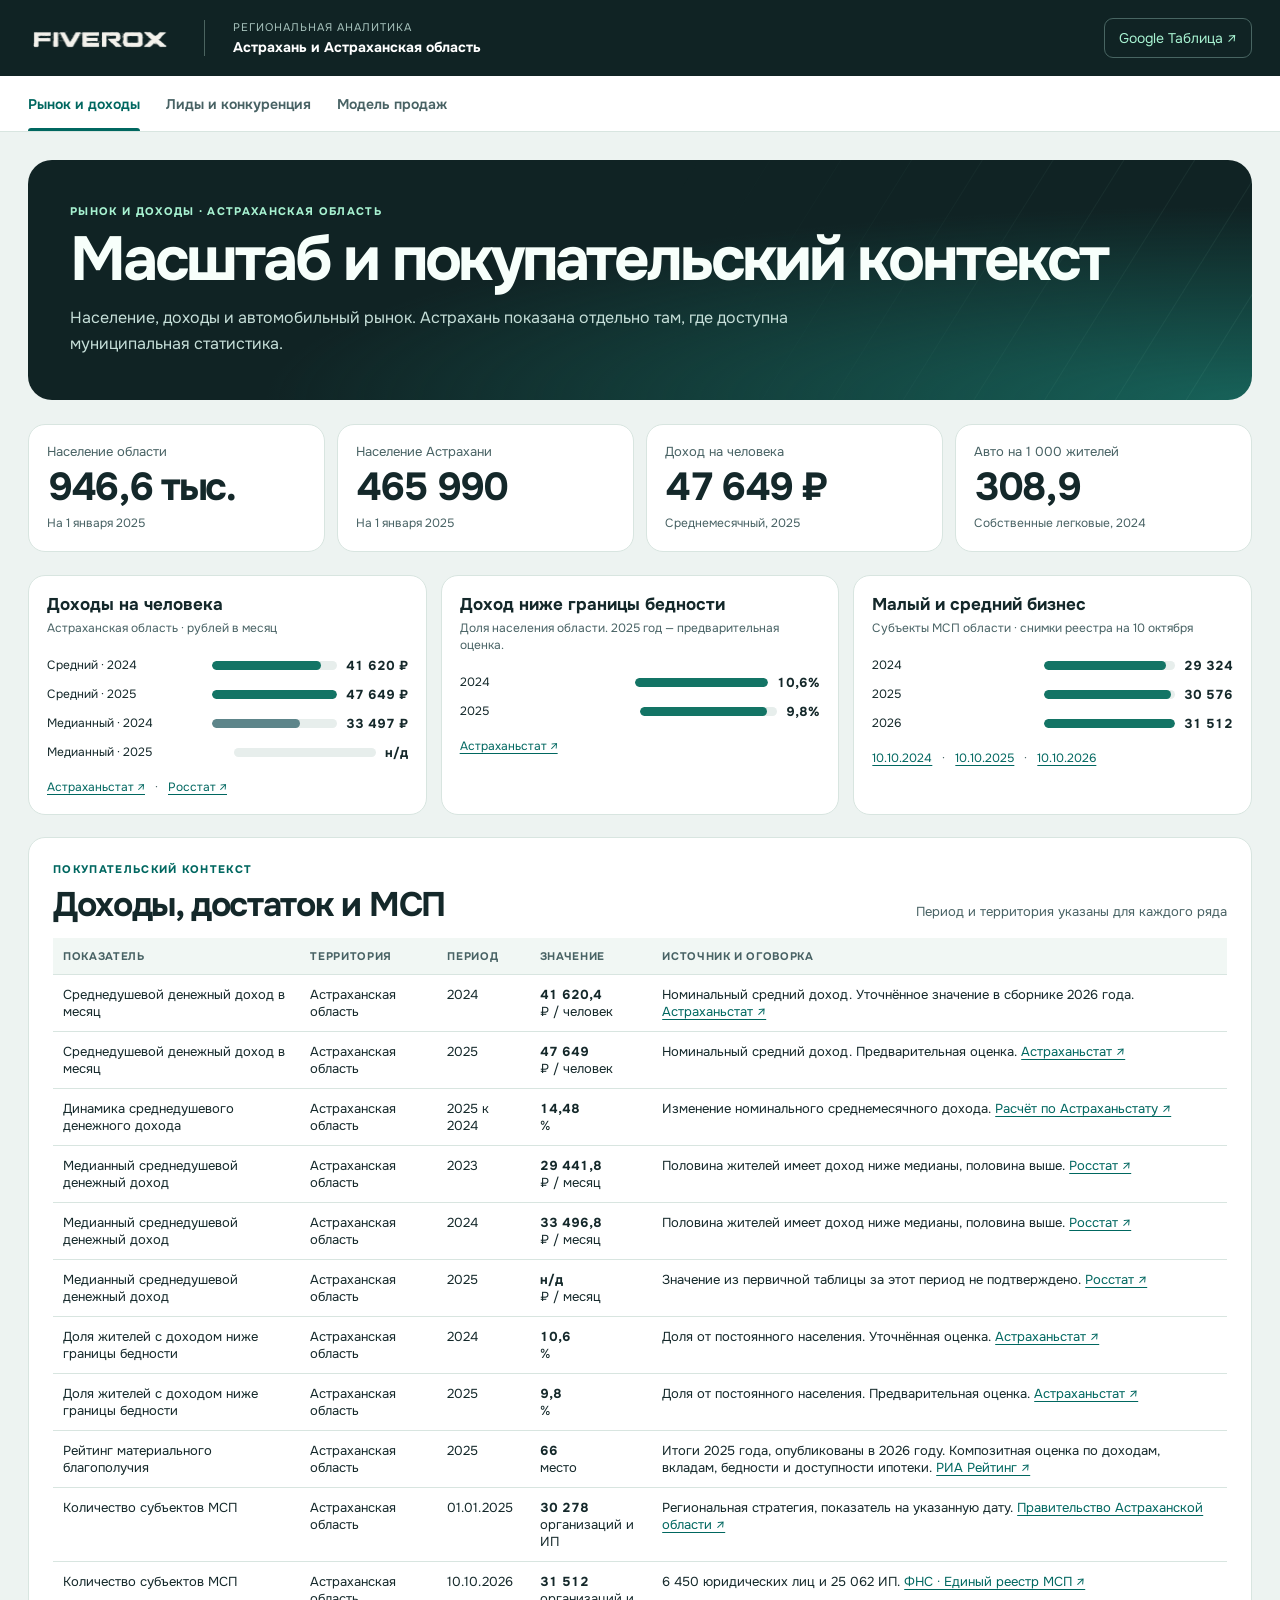
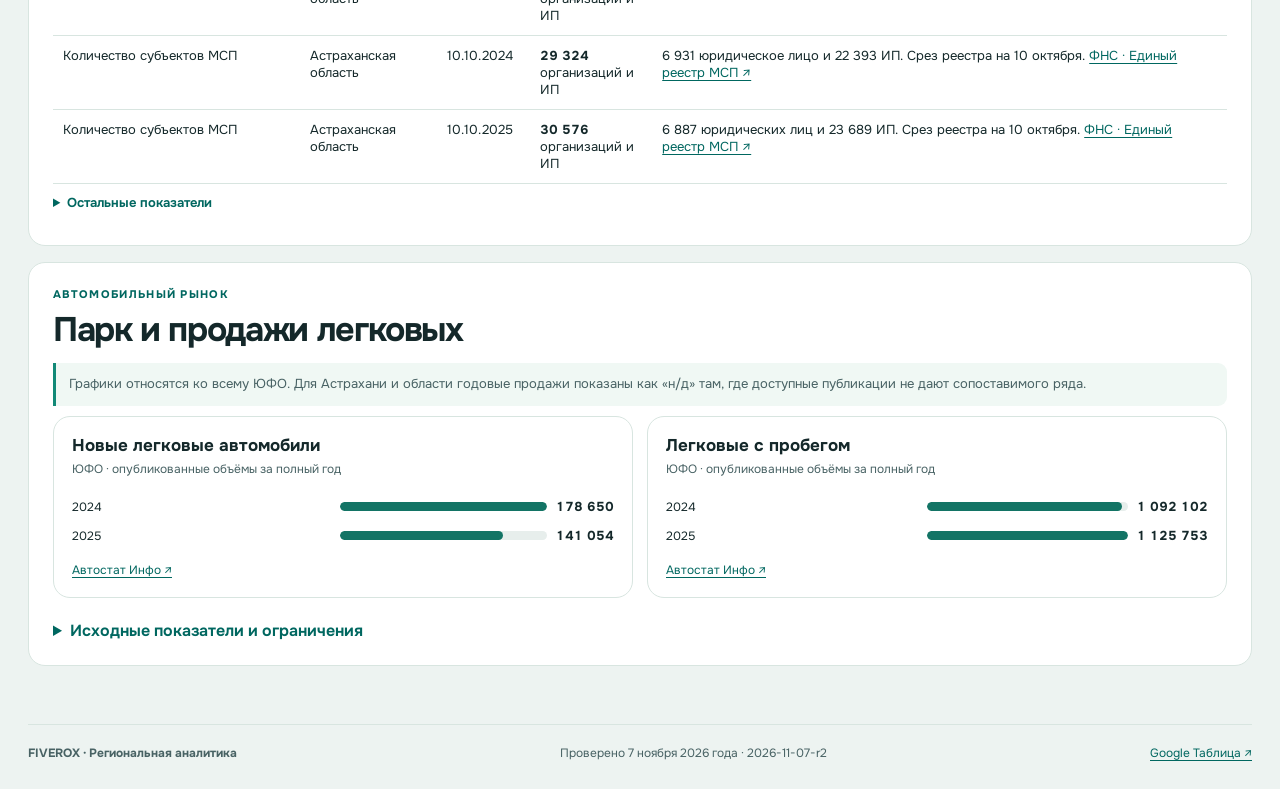
==== index.html @ 50f96d70 "Publish FIVEROX Astrakhan dashboard r2" ====
<!doctype html>
<html lang="ru">
<head>
<meta charset="utf-8"><meta name="viewport" content="width=device-width,initial-scale=1">
<meta name="theme-color" content="#101f21">
<meta name="description" content="Рынок автомобильных плёнок в Астрахани и Астраханской области. Проверенные студии оклейки и тонировки, контакты, прайсы и модель продаж FIVEROX.">
<meta name="robots" content="noindex,nofollow">
<title>FIVEROX · Астрахань и Астраханская область</title>
<style>@font-face{font-family:Onest;src:url([data-uri]) format("truetype");font-weight:100 900;font-display:swap}
:root{color-scheme:light;--ink:#14282a;--muted:#486264;--bg:#edf3f1;--panel:#fff;--line:#d8e5e0;--accent:#006760;--dark:#102324;--mint:#a7f2d1;font-family:Onest,Arial,sans-serif;color:var(--ink);background:var(--bg)}
*{box-sizing:border-box}body{margin:0}a{color:var(--accent);text-underline-offset:3px}a:hover{text-decoration-thickness:2px}button,select,input{font:inherit}button,select{cursor:pointer}button:focus-visible,a:focus-visible,select:focus-visible,input:focus-visible{outline:3px solid #18877b;outline-offset:3px}h1,h2,h3,p{margin:0}p{line-height:1.6}.container{width:min(1240px,calc(100% - 56px));margin:auto}.skip{position:absolute;top:-60px;background:white;padding:10px;z-index:10}.skip:focus{top:4px}.bar{background:var(--dark);color:#fff}.brand{display:flex;align-items:center;gap:28px;min-height:76px}.brand img{display:block;object-fit:contain;width:148px;height:auto}.brand-label{border-left:1px solid #4b6460;padding-left:28px;display:grid;gap:4px}.brand-label span{font-size:11px;color:#a8c4be;letter-spacing:.09em;text-transform:uppercase}.brand-label strong{font-size:14px}.sheet{margin-left:auto;color:var(--mint);font-size:14px;text-decoration:none;border:1px solid #486562;padding:10px 14px;border-radius:9px;white-space:nowrap}.nav-wrap{background:#fff;border-bottom:1px solid var(--line);position:sticky;top:0;z-index:2}.nav{display:flex;gap:26px;min-height:55px;align-items:stretch}.nav a{display:flex;align-items:center;position:relative;text-decoration:none;color:var(--muted);font-size:14px;font-weight:630}.nav a[aria-current]{color:var(--accent)}.nav a[aria-current]:after{content:"";height:3px;background:var(--accent);position:absolute;bottom:0;left:0;right:0;border-radius:5px 5px 0 0}
main{padding-block:28px 42px;min-height:65vh}.hero{position:relative;overflow:hidden;background:radial-gradient(ellipse at right bottom,#176259,transparent 57%),var(--dark);border-radius:24px;padding:44px 42px;color:#f7fffb;margin-bottom:24px}.hero:after{content:"";position:absolute;inset:0 0 0 52%;pointer-events:none;background:repeating-linear-gradient(122deg,transparent 0 29px,#a7f2d112 30px,transparent 31px 60px);mask-image:linear-gradient(90deg,transparent,black)}.eyebrow{font-size:11px;text-transform:uppercase;letter-spacing:.12em;font-weight:750;color:var(--accent);margin:0 0 10px}.hero .eyebrow{color:var(--mint)}h1{font-size:clamp(32px,5vw,62px);line-height:1.02;letter-spacing:-.052em;position:relative;z-index:1}h2{font-size:clamp(23px,3vw,34px);letter-spacing:-.04em;line-height:1.1}.hero p{max-width:720px;color:#c6dfd9;margin-top:14px;font-size:16px;position:relative;z-index:1}.metrics{display:grid;grid-template-columns:repeat(4,minmax(0,1fr));gap:12px;margin:0 0 23px}.metric,.panel,.lead{background:var(--panel);border:1px solid var(--line);border-radius:17px}.metric{padding:18px;display:flex;flex-direction:column;gap:6px}.metric span{font-size:13px;color:var(--muted)}.metric strong{font-size:clamp(23px,3.2vw,39px);line-height:1.1;letter-spacing:-.06em;font-variant-numeric:tabular-nums}.metric small{line-height:1.45;color:var(--muted);font-size:12px}.panel{padding:24px;margin-bottom:16px}.section-head{display:flex;justify-content:space-between;gap:18px;align-items:end;margin-bottom:15px}.section-head p,.note,.lead p,.hint{font-size:13px;color:var(--muted)}.note{margin:10px 0}.split{display:grid;grid-template-columns:1fr 1fr;gap:16px}.table-wrap{overflow:auto}table{width:100%;border-collapse:collapse;font-size:13px;min-width:650px}th{text-align:left;color:var(--muted);font-size:11px;letter-spacing:.06em;text-transform:uppercase;background:#f1f7f4}th,td{padding:11px 10px;border-bottom:1px solid var(--line);vertical-align:top}td strong{font-variant-numeric:tabular-nums}.filters{display:grid;grid-template-columns:1.55fr repeat(3,1fr);gap:12px}.filters label,.inputs label{display:grid;gap:6px;font-size:12px;color:var(--muted);font-weight:650}input,select{min-width:0;width:100%;min-height:42px;padding:8px 10px;border:1px solid #bdcfca;border-radius:9px;background:white;color:var(--ink)}.filter-more{display:grid;grid-template-columns:1fr 1fr;gap:12px;margin-top:12px}.filter-tools{display:flex;gap:12px;align-items:center;justify-content:space-between;margin-top:15px}.button{border:1px solid #bfcec9;background:#f5faf7;color:var(--accent);border-radius:8px;padding:8px 12px;font-weight:670}.button:hover{background:#e3f3e9}.cards{display:grid;grid-template-columns:repeat(3,minmax(0,1fr));gap:12px}.lead{min-width:0;padding:17px;display:grid;gap:9px;align-content:start}.lead button{justify-self:start}.lead h3{font-size:18px;line-height:1.24;overflow-wrap:anywhere}.pills{display:flex;flex-wrap:wrap;gap:6px;align-items:center}.pill{display:inline-flex;padding:5px 8px;background:#e0f4e9;border-radius:100px;color:#185740;font-size:11px;font-weight:750}.pill.pending{background:#f3ede0;color:#65461b}.pill.source{background:#edf2f3;color:#456266}.lead-actions{display:flex;flex-wrap:wrap;align-items:center;gap:12px;font-size:12px;margin-top:3px}.lead .meta{font-size:11px}.notice{border-left:3px solid #128977;padding:11px 13px;background:#f0f8f4;border-radius:0 9px 9px 0}.empty{padding:23px 0;color:var(--muted)}details summary{font-weight:650;cursor:pointer;color:var(--accent)}details[open] summary{margin-bottom:12px}footer{border-top:1px solid var(--line);padding:20px 0 28px;display:flex;flex-wrap:wrap;justify-content:space-between;gap:10px;font-size:12px;color:var(--muted)}dialog{max-width:min(730px,calc(100% - 24px));width:100%;max-height:88dvh;padding:27px;border:1px solid var(--line);border-radius:18px;color:var(--ink);overflow:auto}dialog::backdrop{background:#071e20a8}.close{position:absolute;right:12px;top:12px;border:0;background:#e8f4ef;border-radius:100%;width:36px;height:36px;font-size:23px;color:var(--accent)}.dialog-section{border-top:1px solid var(--line);margin-top:15px;padding-top:13px}.dialog-section p,.dialog-section li{font-size:13px;overflow-wrap:anywhere}.dialog-section ul{padding-left:20px}.dialog-section li{margin-block:6px}.inputs{display:grid;grid-template-columns:repeat(3,1fr);gap:12px;margin-bottom:18px}.model-metrics{grid-template-columns:repeat(3,minmax(0,1fr))}.progress{height:12px;width:100%;accent-color:var(--accent);margin-top:10px}.subhead{margin-bottom:12px}.lead-count{font-weight:700}
@media(max-width:950px){.cards{grid-template-columns:repeat(2,minmax(0,1fr))}.filters{grid-template-columns:repeat(2,1fr)}}
@media(max-width:620px){.container{width:calc(100% - 28px)}.brand{gap:12px;min-height:65px}.brand img{width:96px}.brand-label{padding-left:12px}.brand-label strong{font-size:11px}.brand-label span{font-size:8px}.sheet{padding:6px;font-size:10px}.nav{gap:12px;min-height:50px}.nav a{font-size:11px}.hero{padding:24px 18px;border-radius:17px}.hero p{font-size:14px}.metrics,.model-metrics,.split{grid-template-columns:1fr 1fr}.cards{grid-template-columns:1fr}.panel{padding:15px}.inputs{grid-template-columns:1fr 1fr}.filter-tools{align-items:flex-start}.section-head{align-items:flex-start;flex-direction:column;gap:5px}.metric{padding:12px}.metric span{font-size:12px}.split{grid-template-columns:1fr}}

.split > .panel{min-width:0}

.split table{min-width:0}

@media(min-width:1100px){.lead-metrics{grid-template-columns:repeat(5,minmax(0,1fr))}}
@media(max-width:640px){.lead-metrics .metric:last-child{grid-column:1/-1}.filter-more label{font-size:13px;font-weight:650}.filter-more select{font-size:13px}}

.chart-grid{display:grid;grid-template-columns:repeat(2,minmax(0,1fr));gap:14px;margin:0 0 22px}
.market-charts{grid-template-columns:repeat(3,minmax(0,1fr))}
.chart{min-width:0;margin:0;padding:18px}
.chart figcaption{margin-bottom:14px}
.chart figcaption h3{font-size:17px;line-height:1.25;margin:0 0 5px}
.chart figcaption p,.chart-source{font-size:12px;color:var(--muted);line-height:1.4;margin:0}
.chart ul{padding:0;margin:0;list-style:none}
.chart-row{display:grid;grid-template-columns:minmax(93px,1.25fr) minmax(28px,1fr) max-content;align-items:center;gap:9px;width:100%;padding:6px 0;font:inherit;color:var(--ink);text-align:left}
.chart-row strong{font-size:13px;font-variant-numeric:tabular-nums}
.chart-label{font-size:12px;overflow-wrap:anywhere}
button.chart-row{border:0;background:transparent;cursor:pointer;border-radius:6px}
button.chart-row:hover,button.chart-row:focus-visible{background:#edf5f2}
.chart-track{height:9px;border-radius:10px;background:#e7eeec;overflow:hidden}
.chart-fill{display:block;width:var(--bar);height:100%;border-radius:10px;background:#137465}
.chart-fill.muted{background:#5d858a}
.chart-fill.soft{background:#a67a44}
.chart-source{border:0;margin-top:12px;padding:0;justify-content:flex-start}
.lead-price{font-size:13px;line-height:1.45;padding:9px 0}
.lead-price strong{color:var(--accent)}
.lead-price small,.price-status{color:var(--muted)}
#find-lead{scroll-margin-top:84px}
.price-section .chart-grid{margin-top:16px}
.price-section .chart{background:#f7faf9}
.scenario-chart{width:100%;max-width:760px;display:block;margin:4px auto 10px}
.scenario-chart text{fill:var(--muted);font-family:inherit;font-size:14px}
.scenario-chart path,.scenario-chart line{fill:none;stroke-width:2}
.scenario-chart .scenario-axis{stroke:#829593;stroke-width:1}
.scenario-turnover{stroke:#137465}.scenario-margin{stroke:#536c9c}.scenario-target{stroke:#9c733d;stroke-dasharray:6 5}
.scenario-turnover-dot{fill:#137465}.scenario-margin-dot{fill:#536c9c}
.scenario-legend{display:flex;flex-wrap:wrap;gap:10px 20px;margin:10px 0;color:var(--muted);font-size:13px}
.scenario-legend span::before{content:"";display:inline-block;width:9px;height:9px;border-radius:50%;margin-right:6px;background:#137465}
.scenario-legend span:nth-child(2)::before{background:#536c9c}
.scenario-legend span:nth-child(3)::before{background:#9c733d}
@media(max-width:980px){.market-charts{grid-template-columns:repeat(2,minmax(0,1fr))}}
@media(max-width:690px){.chart-grid,.market-charts{grid-template-columns:minmax(0,1fr);gap:10px}.chart{padding:14px}.chart-row{grid-template-columns:minmax(95px,1.15fr) minmax(18px,1fr) max-content}.scenario-chart text{font-size:20px}}
</style>

</head>
<body>
<a class="skip" href="#main">Перейти к содержимому</a>
<header class="bar">
  <div class="container brand"><a href="#market" aria-label="FIVEROX, рынок и доходы"><img src="[data-uri]" alt="FIVEROX" width="148" height="22"></a>
    <div class="brand-label"><span>Региональная аналитика</span><strong>Астрахань и Астраханская область</strong></div>
    <a class="sheet" id="sheetTop" hidden target="_blank" rel="noopener">Google Таблица ↗</a></div>
</header>
<div class="nav-wrap"><nav class="container nav" aria-label="Разделы">
  <a href="#market">Рынок и доходы</a><a href="#leads">Лиды и конкуренция</a><a href="#model">Модель продаж</a>
</nav></div>
<main class="container" id="main" tabindex="-1"></main>
<footer class="container"><strong>FIVEROX · Региональная аналитика</strong><span>Проверено 7 ноября 2026 года · 2026-11-07-r2</span><a id="sheetFoot" hidden target="_blank" rel="noopener">Google Таблица ↗</a></footer>
<dialog id="leadDialog" aria-labelledby="dialogTitle"><form method="dialog"><button aria-label="Закрыть карточку" class="close">×</button></form><div id="dialogContent"></div></dialog>
<script>window.FIVEROX={"date":"2026-11-07","leads":[{"id":"Y-165758096001","dId":"","yId":"165758096001","name":"30rus","city":"Астрахань","geo":"Астрахань","address":"Латвийская улица, 36/1","profile":"Тонировка","status":"Подтверждено","source":"Яндекс","links":{"Яндекс":"https://yandex.ru/maps/org/165758096001/"},"match":"","date":"2026-11-07","proof":[{"service":"Тонировка","text":"тонирование автостёкол","url":"https://yandex.ru/maps/org/165758096001/","kind":"Категория конкретной услуги · Яндекс","date":"2026-11-07"}],"review":"","prices":[],"phones":["+79093742933","+79617980043"],"emails":[],"sites":[],"socials":[],"rubrics":["Автосервис, автотехцентр","тонирование автостёкол","автостёкла"],"descriptions":["Латвийская ул., 36/1, Астрахань"],"attributes":["легковые","импортные"],"hours":"пн-сб 09:00–20:00","ratings":[{"source":"Яндекс","rating":0,"reviews":0,"ratings":0}],"priceCount":0,"priceSources":[],"priceChecks":["https://yandex.ru/maps/org/165758096001/prices/"],"priceStatus":"Публичная цена не найдена в проверенных разделах","evidenceLevel":"Рубрика конкретной услуги"},{"id":"1126428188221039","dId":"1126428188221039","yId":"","name":"Абсолют","city":"Астрахань","geo":"Астрахань","address":"улица Пушкина, 10/1","profile":"Оклейка + тонировка","status":"Подтверждено","source":"2ГИС","links":{"2ГИС":"https://2gis.ru/astrakhan/firm/1126428188221039"},"match":"","date":"2026-11-07","proof":[{"service":"Оклейка","text":"Нанесение плёнки","url":"https://2gis.ru/astrakhan/firm/1126428188221039/tab/info","kind":"Характеристика услуги · 2ГИС","date":"2026-11-07"},{"service":"Тонировка","text":"Тонирование автостёкол","url":"https://2gis.ru/astrakhan/firm/1126428188221039","kind":"Категория конкретной услуги · 2ГИС","date":"2026-11-07"},{"service":"Тонировка","text":"центр тонирования автостекол и тюнинга","url":"https://2gis.ru/astrakhan/firm/1126428188221039/tab/info","kind":"Описание компании · 2ГИС","date":"2026-11-07"}],"review":"Есть возможное совпадение. Адрес или название требуют сверки.","prices":[],"phones":["+79086159900","+79050604620"],"emails":[],"sites":[],"socials":["https://wa.me/79086159900","https://wa.me/79050604620","https://t.me/+79050604620"],"rubrics":["Установка и ремонт автостёкол","Тонирование автостёкол","Детейлинг","Тюнинг"],"descriptions":["Абсолют, центр тонирования автостекол и тюнинга: адреса со входами на карте, отзывы, фото, номера телефонов, время работы и как доехать. Актуальность данных не подтверждена"],"attributes":["Нанесение плёнки","Перетяжка салона","Тюнинг внедорожников","Обвесы и спойлеры","Хромирование","Шумоизоляция салона","Установка парковочных радаров / камер заднего вида","Утепление салона"],"hours":"Пн 09:00–18:00 · Вт 09:00–18:00 · Ср 09:00–18:00 · Чт 09:00–18:00 · Пт 09:00–18:00","ratings":[{"source":"2ГИС","rating":4.5,"reviews":47,"ratings":52}],"priceCount":0,"priceSources":[],"priceChecks":[],"priceStatus":"Проверены карточки, раздел с прайсом не найден","evidenceLevel":"Услуга или прайс"},{"id":"Y-26114251644","dId":"","yId":"26114251644","name":"Абсолют","city":"Астрахань","geo":"Астрахань","address":"улица Пушкина, 10","profile":"Тонировка","status":"Подтверждено","source":"Яндекс","links":{"Яндекс":"https://yandex.ru/maps/org/26114251644/"},"match":"","date":"2026-11-07","proof":[{"service":"Тонировка","text":"тонирование автостёкол","url":"https://yandex.ru/maps/org/26114251644/","kind":"Категория конкретной услуги · Яндекс","date":"2026-11-07"}],"review":"Есть возможное совпадение. Адрес или название требуют сверки.","prices":[],"phones":["+78512759900"],"emails":[],"sites":[],"socials":["https://wa.me/79050604620"],"rubrics":["Студия тюнинга","тонирование автостёкол"],"descriptions":["ул. Пушкина, 10, Астрахань"],"attributes":["кнопка вызова персонала","недоступно"],"hours":"пн-пт 09:00–18:00","ratings":[{"source":"Яндекс","rating":4.199999809265137,"reviews":5,"ratings":5}],"priceCount":0,"priceSources":[],"priceChecks":["https://yandex.ru/maps/org/26114251644/prices/"],"priceStatus":"Публичная цена не найдена в проверенных разделах","evidenceLevel":"Рубрика конкретной услуги"},{"id":"1126429188343729","dId":"1126429188343729","yId":"","name":"АВАЛОН","city":"Астрахань","geo":"Астрахань","address":"Моздокская улица, 53д","profile":"Оклейка + тонировка","status":"Подтверждено","source":"2ГИС","links":{"2ГИС":"https://2gis.ru/astrakhan/firm/1126429188343729"},"match":"","date":"2026-11-07","proof":[{"service":"Оклейка","text":"Нанесение плёнки","url":"https://2gis.ru/astrakhan/firm/1126429188343729/tab/info","kind":"Характеристика услуги · 2ГИС","date":"2026-11-07"},{"service":"Тонировка","text":"Тонирование автостёкол","url":"https://2gis.ru/astrakhan/firm/1126429188343729","kind":"Категория конкретной услуги · 2ГИС","date":"2026-11-07"},{"service":"Тонировка","text":"ТОНИРОВКА без демонтажа обшивок","url":"https://2gis.ru/astrakhan/firm/1126429188343729/tab/prices","kind":"Прайс 2ГИС","date":"2026-11-07"},{"service":"Оклейка","text":"АНТИГРАВИЙНАЯ защита кузова","url":"https://2gis.ru/astrakhan/firm/1126429188343729/tab/prices","kind":"Прайс 2ГИС","date":"2026-11-07"},{"service":"Оклейка","text":"АВТОВИНИЛ","url":"https://2gis.ru/astrakhan/firm/1126429188343729/tab/prices","kind":"Прайс 2ГИС","date":"2026-11-07"}],"review":"Есть возможное совпадение. Адрес или название требуют сверки.","prices":[{"id":"70266201876363829","source":"2ГИС","url":"https://2gis.ru/astrakhan/firm/1126429188343729/tab/prices","service":"ТОНИРОВКА без демонтажа обшивок","description":"","amount":null,"display":"","type":"Без суммы","material":"","updated":"Обновлено 6 июля 2025","date":"2026-11-07","proof":[{"service":"Тонировка","text":"ТОНИРОВКА без демонтажа обшивок","url":"https://2gis.ru/astrakhan/firm/1126429188343729/tab/prices","kind":"Прайс 2ГИС","date":"2026-11-07"}],"scope":"Объём не указан","vehicle":"","review":"Услуга опубликована без суммы."},{"id":"70266201876365102","source":"2ГИС","url":"https://2gis.ru/astrakhan/firm/1126429188343729/tab/prices","service":"АНТИГРАВИЙНАЯ защита кузова","description":"","amount":null,"display":"","type":"Без суммы","material":"","updated":"Обновлено 6 июля 2025","date":"2026-11-07","proof":[{"service":"Оклейка","text":"АНТИГРАВИЙНАЯ защита кузова","url":"https://2gis.ru/astrakhan/firm/1126429188343729/tab/prices","kind":"Прайс 2ГИС","date":"2026-11-07"}],"scope":"Объём не указан","vehicle":"","review":"Услуга опубликована без суммы."},{"id":"70266201876364664","source":"2ГИС","url":"https://2gis.ru/astrakhan/firm/1126429188343729/tab/prices","service":"АВТОВИНИЛ","description":"","amount":null,"display":"","type":"Без суммы","material":"Винил","updated":"Обновлено 6 июля 2025","date":"2026-11-07","proof":[{"service":"Оклейка","text":"АВТОВИНИЛ","url":"https://2gis.ru/astrakhan/firm/1126429188343729/tab/prices","kind":"Прайс 2ГИС","date":"2026-11-07"}],"scope":"Объём не указан","vehicle":"","review":"Услуга опубликована без суммы."}],"phones":["+78512999666","+78512299000"],"emails":[],"sites":[],"socials":["https://wa.me/79379059999","https://t.me/avalon999666"],"rubrics":["Тонирование автостёкол","Тюнинг","Детейлинг"],"descriptions":["АВАЛОН, детейлинг центр: адреса со входами на карте, отзывы, фото, номера телефонов, время работы и как доехать. Данные актуальны"],"attributes":["Номинант 2026","Нанесение плёнки","Шумоизоляция салона"],"hours":"Пн 09:00–20:00 · Вт 09:00–20:00 · Ср 09:00–20:00 · Чт 09:00–20:00 · Пт 09:00–20:00 · Сб 09:00–20:00 · Вс 09:00–20:00","ratings":[{"source":"2ГИС","rating":5,"reviews":108,"ratings":121}],"priceCount":0,"priceSources":[],"priceChecks":["https://2gis.ru/astrakhan/firm/1126429188343729/tab/prices"],"priceStatus":"Публичная цена не найдена в проверенных разделах","evidenceLevel":"Услуга или прайс"},{"id":"70000001056092456","dId":"70000001056092456","yId":"","name":"АвтоАптека","city":"Астрахань","geo":"Астрахань","address":"Моздокская улица, 32а","profile":"Тонировка","status":"Подтверждено","source":"2ГИС","links":{"2ГИС":"https://2gis.ru/astrakhan/firm/70000001056092456"},"match":"","date":"2026-11-07","proof":[{"service":"Тонировка","text":"Тонирование автостёкол","url":"https://2gis.ru/astrakhan/firm/70000001056092456","kind":"Категория конкретной услуги · 2ГИС","date":"2026-11-07"}],"review":"","prices":[],"phones":["+79220473695"],"emails":[],"sites":[],"socials":["https://wa.me/79220473695","https://t.me/+79220473695"],"rubrics":["Запчасти для отечественных авто","Автоаксессуары","Тонирование автостёкол","Автохимия","Автомобильные аккумуляторы"],"descriptions":["АвтоАптека, магазин автозапчастей: адреса со входами на карте, отзывы, фото, номера телефонов, время работы и как доехать. EVA коврики, Автоароматизаторы, Детские автокресла, Автоинструмент, Авточехлы, Видеорегистраторы, Навигаторы, Выхлопная система, Кузов, Автооптика, Подвеска и ходовая, Расходные материалы, Салон, Система отопления и кондиционирования, Топливная система, Тормозная система, Трансмиссия, Lada (ВАЗ), Розница, Интернет-магазин, Актуальность данных не подтверждена"],"attributes":["EVA коврики","Автоароматизаторы","Детские автокресла","Автоинструмент","Авточехлы","Видеорегистраторы","Навигаторы","Выхлопная система","Кузов","Автооптика","Подвеска и ходовая","Расходные материалы","Салон","Система отопления и кондиционирования","Топливная система","Тормозная система","Трансмиссия","Lada (ВАЗ)","Розница","Интернет-магазин"],"hours":"Пн 10:00–24:00 · Вт 10:00–24:00 · Ср 10:00–24:00 · Чт 10:00–24:00 · Пт 10:00–24:00 · Сб 10:00–24:00 · Вс 10:00–24:00","ratings":[{"source":"2ГИС","rating":5,"reviews":34,"ratings":83}],"priceCount":0,"priceSources":[],"priceChecks":[],"priceStatus":"Проверены карточки, раздел с прайсом не найден","evidenceLevel":"Рубрика конкретной услуги"},{"id":"70000001106136911","dId":"70000001106136911","yId":"45552082348","name":"АвтоМаляр_30","city":"Астрахань","geo":"Астрахань","address":"Кубанская улица, 78а","profile":"Тонировка","status":"Подтверждено","source":"2ГИС + Яндекс","links":{"2ГИС":"https://2gis.ru/astrakhan/firm/70000001106136911","Яндекс":"https://yandex.ru/maps/org/45552082348/"},"match":"Совпадает адрес точки, совпадает название, совпадает телефон","date":"2026-11-07","proof":[{"service":"Тонировка","text":"Тонирование автостёкол","url":"https://2gis.ru/astrakhan/firm/70000001106136911","kind":"Категория конкретной услуги · 2ГИС","date":"2026-11-07"}],"review":"Есть возможное совпадение. Адрес или название требуют сверки.","prices":[],"phones":["+79378882288","+79648822280"],"emails":[],"sites":[],"socials":["https://wa.me/79648822280","https://t.me/+79378882288"],"rubrics":["Детейлинг","Тонирование автостёкол","Кузовной ремонт","покраска автомобилей","детейлинг"],"descriptions":["АвтоМаляр_30, студия детейлинга: адреса со входами на карте, отзывы, фото, номера телефонов, время работы и как доехать. Данные актуальны","Кубанская ул., 78А, Астрахань"],"attributes":["Покраска","Сварка"],"hours":"Пн 10:00–23:00 · Вт 10:00–23:00 · Ср 10:00–23:00 · Чт 10:00–23:00 · Пт 10:00–23:00 · Сб 10:00–23:00 · Вс 10:00–23:00","ratings":[{"source":"2ГИС","rating":5,"reviews":31,"ratings":36},{"source":"Яндекс","rating":4.5,"reviews":8,"ratings":11}],"priceCount":0,"priceSources":[],"priceChecks":["https://yandex.ru/maps/org/45552082348/prices/"],"priceStatus":"Публичная цена не найдена в проверенных разделах","evidenceLevel":"Рубрика конкретной услуги"},{"id":"70000001100836262","dId":"70000001100836262","yId":"130522452642","name":"Автомаркет30","city":"Астрахань","geo":"Астрахань","address":"Аэропортовское шоссе, 55","profile":"Оклейка","status":"Подтверждено","source":"2ГИС + Яндекс","links":{"2ГИС":"https://2gis.ru/astrakhan/firm/70000001100836262","Яндекс":"https://yandex.ru/maps/org/130522452642/"},"match":"Совпадает адрес точки, совпадает название, совпадает телефон, совпадает соцсеть","date":"2026-11-07","proof":[{"service":"Оклейка","text":"антигравийная пленка","url":"https://yandex.ru/maps/org/130522452642/","kind":"Характеристика услуги · Яндекс","date":"2026-11-07"}],"review":"","prices":[],"phones":["+78512773377","+79275547032","+79061778887"],"emails":[],"sites":["https://avtomarket30.taplink.ws/"],"socials":["https://wa.me/79061778887","https://t.me/Avto_market30","https://viber.click/79061778887","https://vk.ru/avtomarket30ast"],"rubrics":["Детейлинг","Автосалон","детейлинг","автосервис, автотехцентр"],"descriptions":["Автомаркет30, студия детейлинга: адреса со входами на карте, отзывы, фото, номера телефонов, время работы и как доехать. Актуальность данных не подтверждена","Аэропортовское ш., 55, Астрахань"],"attributes":["тест-драйв","трейд-ин","официальный автосервис","легковые","лизинг","заправка и ремонт автокондиционера","ремонт тормозной системы","полное сервисное обслуживание","замена масла","ремонт ходовой части","ремонт стартеров","компьютерная диагностика автомобиля","чистка форсунок","промывка инжектора","ремонт генераторов","полировка","ремонт форсунок","ремонт топливной системы","запчасти и комплектующие под заказ","шумоизоляция","замена ГРМ","ремонт двигателя","базовое сервисное обслуживание","предпродажная подготовка","с пробегом","новые","разрешено со всеми животными","парковка","предоплата","наличными","банковским переводом","оформление кредита","Можно с собакой","спецпредложения","установка фаркопа","Осаго","туалет","автокредит","предварительная запись","полировка стекла","сварочные работы","легковых авто","химчистка салона","гарантия","электронный ПТС","недоступно","автомобили под заказ","Wi-Fi","антигравийная пленка","частично доступно","мойка"],"hours":"Пн 09:00–18:00 · Вт 09:00–18:00 · Ср 09:00–18:00 · Чт 09:00–18:00 · Пт 09:00–18:00 · Сб 09:00–18:00 · Вс 09:00–18:00","ratings":[{"source":"2ГИС","rating":5,"reviews":1,"ratings":1},{"source":"Яндекс","rating":5,"reviews":72,"ratings":139}],"priceCount":0,"priceSources":[],"priceChecks":["https://2gis.ru/astrakhan/firm/70000001100836262/tab/prices","https://yandex.ru/maps/org/130522452642/prices/","https://avtomarket30.taplink.ws/"],"priceStatus":"Публичная цена не найдена в проверенных разделах","evidenceLevel":"Услуга или прайс"},{"id":"Y-49259143042","dId":"","yId":"49259143042","name":"Автосервис","city":"Астрахань","geo":"Астрахань","address":"Моздокская улица, 14","profile":"Тонировка","status":"Подтверждено","source":"Яндекс","links":{"Яндекс":"https://yandex.ru/maps/org/49259143042/"},"match":"","date":"2026-11-07","proof":[{"service":"Тонировка","text":"тонирование автостёкол","url":"https://yandex.ru/maps/org/49259143042/","kind":"Категория конкретной услуги · Яндекс","date":"2026-11-07"}],"review":"","prices":[],"phones":["+79061778352"],"emails":[],"sites":[],"socials":["https://wa.me/79275504008"],"rubrics":["Автосервис, автотехцентр","тонирование автостёкол","автосигнализация"],"descriptions":["Моздокская ул., 14, Астрахань"],"attributes":["развал-схождение","отечественные","легковые","импортные"],"hours":"ежедневно, 09:00–17:00","ratings":[{"source":"Яндекс","rating":4,"reviews":12,"ratings":30}],"priceCount":0,"priceSources":[],"priceChecks":["https://yandex.ru/maps/org/49259143042/prices/"],"priceStatus":"Публичная цена не найдена в проверенных разделах","evidenceLevel":"Рубрика конкретной услуги"},{"id":"70000001038452778","dId":"70000001038452778","yId":"","name":"АвтоСити","city":"Астрахань","geo":"Астрахань","address":"Звёздная улица, 53а/1","profile":"Оклейка","status":"Подтверждено","source":"2ГИС","links":{"2ГИС":"https://2gis.ru/astrakhan/firm/70000001038452778"},"match":"","date":"2026-11-07","proof":[{"service":"Оклейка","text":"Поклейка бронепленкой","url":"https://2gis.ru/astrakhan/firm/70000001038452778/tab/prices","kind":"Прайс 2ГИС","date":"2026-11-07"}],"review":"Есть возможное совпадение. Адрес или название требуют сверки.","prices":[{"id":"70266205057531805","source":"2ГИС","url":"https://2gis.ru/astrakhan/firm/70000001038452778/tab/prices","service":"Поклейка бронепленкой","description":"","amount":4500,"display":"","type":"От","material":"","updated":"Обновлено 17 июля 2026","date":"2026-11-07","proof":[{"service":"Оклейка","text":"Поклейка бронепленкой","url":"https://2gis.ru/astrakhan/firm/70000001038452778/tab/prices","kind":"Прайс 2ГИС","date":"2026-11-07"}],"scope":"Объём не указан","vehicle":"","review":""}],"phones":["+79996001312"],"emails":[],"sites":[],"socials":["https://wa.me/79996001312","https://t.me/autocity30"],"rubrics":["Легковой автосервис","Ремонт стартеров и генераторов","Компьютерная диагностика автомобилей","Ремонт дизельных двигателей","Ремонт бензиновых двигателей","Ремонт ходовой части автомобиля","Обслуживание автомобильных климатических систем","Детейлинг"],"descriptions":["АвтоСити, автосервис: адреса со входами на карте, отзывы, фото, номера телефонов, время работы и как доехать. Wi-Fi для клиентов, Данные актуальны"],"attributes":["Вибростенд","Wi-Fi для клиентов"],"hours":"Пн 08:30–19:00 · Вт 08:30–19:00 · Ср 08:30–19:00 · Чт 08:30–19:00 · Пт 08:30–19:00 · Сб 08:30–19:00 · Вс 08:30–19:00","ratings":[{"source":"2ГИС","rating":4.6,"reviews":44,"ratings":55}],"priceCount":1,"priceSources":["https://2gis.ru/astrakhan/firm/70000001038452778/tab/prices"],"priceChecks":["https://2gis.ru/astrakhan/firm/70000001038452778/tab/prices"],"priceStatus":"Публичные цены найдены","evidenceLevel":"Услуга или прайс"},{"id":"Y-121448807377","dId":"","yId":"121448807377","name":"АвтоСити","city":"Астрахань","geo":"Астрахань","address":"Звёздная улица, 53А","profile":"Оклейка","status":"Подтверждено","source":"Яндекс","links":{"Яндекс":"https://yandex.ru/maps/org/121448807377/"},"match":"","date":"2026-11-07","proof":[{"service":"Оклейка","text":"пленка на кузов","url":"https://yandex.ru/maps/org/121448807377/","kind":"Характеристика услуги · Яндекс","date":"2026-11-07"},{"service":"Оклейка","text":"антигравийная пленка","url":"https://yandex.ru/maps/org/121448807377/","kind":"Характеристика услуги · Яндекс","date":"2026-11-07"}],"review":"Есть возможное совпадение. Адрес или название требуют сверки.","prices":[],"phones":["+79996001312"],"emails":[],"sites":["https://avtositi-zvezdnaja-ulitsa.clients.site/"],"socials":["https://wa.me/+79996001312","https://t.me/Avtocity30","https://vk.ru/autocity30"],"rubrics":["Автосервис, автотехцентр","автодиагностика","детейлинг"],"descriptions":["Звёздная ул., 53А, Астрахань"],"attributes":["Оплата картой","базовое сервисное обслуживание","заправка и ремонт автокондиционера","ремонт системы охлаждения","эндоскопия двигателя","замена масла","компьютерная диагностика автомобиля","замена ГРМ","ремонт автоэлектрики","бронирование пленкой","ремонт топливной системы","ремонт генераторов","сигнализация","ремонт тормозной системы","удаление катализаторов","мойка радиатора","промывка инжектора","чистка форсунок","полное сервисное обслуживание","ремонт шаровых опор","ремонт АКПП","ремонт карбюраторов","ремонт ходовой части","ремонт стартеров","полировка","ремонт двигателя","ремонт КПП","легковые","продвинутое сервисное обслуживание","предпродажная подготовка","разрешено со всеми животными","парковка","оплата картой","наличными","банковским переводом","удаление вмятин без покраски","туалет","предварительная запись","полировка стекла","сварочные работы","легковых авто","химчистка потолка","пленка на кузов","химчистка салона","гарантия","проверка толщиномером","доступно","Wi-Fi","вибростенд","антигравийная пленка","частично доступно","дизельный автосервис","мойка","официальный автосервис"],"hours":"ежедневно, 10:00–18:00","ratings":[{"source":"Яндекс","rating":4.099999904632568,"reviews":3,"ratings":9}],"priceCount":0,"priceSources":[],"priceChecks":["https://yandex.ru/maps/org/121448807377/prices/","https://avtositi-zvezdnaja-ulitsa.clients.site/"],"priceStatus":"Публичная цена не найдена в проверенных разделах","evidenceLevel":"Услуга или прайс"},{"id":"1126428187888676","dId":"1126428187888676","yId":"162889096825","name":"Автостекла на Бориса Алексеева","city":"Астрахань","geo":"Астрахань","address":"улица Куликова, 65а/2","profile":"Тонировка","status":"Подтверждено","source":"2ГИС + Яндекс","links":{"2ГИС":"https://2gis.ru/astrakhan/firm/1126428187888676","Яндекс":"https://yandex.ru/maps/org/162889096825/"},"match":"Совпадает адрес точки, совпадает телефон","date":"2026-11-07","proof":[{"service":"Тонировка","text":"Тонирование автостёкол","url":"https://2gis.ru/astrakhan/firm/1126428187888676","kind":"Категория конкретной услуги · 2ГИС","date":"2026-11-07"},{"service":"Тонировка","text":"Тонировка автостекла","url":"https://yandex.ru/maps/org/162889096825/prices/","kind":"Прайс Яндекс","date":"2026-11-07"}],"review":"","prices":[{"id":"162889096825-1","source":"Яндекс","url":"https://yandex.ru/maps/org/162889096825/prices/","service":"Тонировка автостекла","description":"Тонировка плёнкой которая не выгорает через год. Тонировка атермальной плёнкой.","amount":1500,"display":"1500 ₽","type":"Опубликовано","material":"Атермальная плёнка","updated":"Обновлено 17 августа. Источник: Представитель организации","date":"2026-11-07","proof":[{"service":"Тонировка","text":"Тонировка автостекла","url":"https://yandex.ru/maps/org/162889096825/prices/","kind":"Прайс Яндекс","date":"2026-11-07"}],"scope":"Объём не указан","vehicle":"","review":""}],"phones":["+79086172077","+78512772077"],"emails":[],"sites":["https://neuro-1285823.clients.site/"],"socials":["https://vk.ru/avtostekla30"],"rubrics":["Установка и ремонт автостёкол","Автостекло","Тонирование автостёкол","Автостёкла"],"descriptions":["Автостекла на Бориса Алексеева: адреса со входами на карте, отзывы, фото, номера телефонов, время работы и как доехать. Доставка, Выезд на дом, Данные актуальны","ул. Куликова, 65А/2, Астрахань"],"attributes":["Доставка","Выезд на дом","Розница","замена автостёкол","Оплата картой","доступно","наличными","оплата картой","онлайн","Самовывоз","китайские","корейские","японские","Chevrolet","Ford","отечественные","Lexus","ВАЗ","легковые","импортные","BMW","Audi","Citroen","Daewoo","Honda","Kia","Hyundai","Mazda","Mercedes-Benz","Mitsubishi","Nissan","Opel","Peugeot","ŠKODA","Subaru","Toyota","Volvo","установка"],"hours":"Пн 09:00–17:00 · Вт 09:00–17:00 · Ср 09:00–17:00 · Чт 09:00–17:00 · Пт 09:00–17:00 · Сб 09:00–13:00","ratings":[{"source":"2ГИС","rating":4.3,"reviews":17,"ratings":20},{"source":"Яндекс","rating":4.400000095367432,"reviews":13,"ratings":22}],"priceCount":1,"priceSources":["https://yandex.ru/maps/org/162889096825/prices/"],"priceChecks":["https://yandex.ru/maps/org/162889096825/prices/","https://2gis.ru/astrakhan/firm/1126428187888676/tab/prices"],"priceStatus":"Публичные цены найдены","evidenceLevel":"Услуга или прайс"},{"id":"Y-1131493065","dId":"","yId":"1131493065","name":"Автостудия","city":"Астрахань","geo":"Астрахань","address":"улица Ахшарумова, 83А","profile":"Тонировка","status":"Подтверждено","source":"Яндекс","links":{"Яндекс":"https://yandex.ru/maps/org/1131493065/"},"match":"","date":"2026-11-07","proof":[{"service":"Тонировка","text":"тонировка","url":"https://yandex.ru/maps/org/1131493065/","kind":"Характеристика услуги · Яндекс","date":"2026-11-07"}],"review":"","prices":[],"phones":["+79053612611"],"emails":[],"sites":[],"socials":[],"rubrics":["Автостёкла","студия тюнинга"],"descriptions":["ул. Ахшарумова, 83А, Астрахань"],"attributes":["ремонт автостёкол","тонировка"],"hours":"пн-сб 09:00–18:00","ratings":[{"source":"Яндекс","rating":5,"reviews":42,"ratings":74}],"priceCount":0,"priceSources":[],"priceChecks":["https://yandex.ru/maps/org/1131493065/prices/"],"priceStatus":"Публичная цена не найдена в проверенных разделах","evidenceLevel":"Услуга или прайс"},{"id":"Y-144968850918","dId":"","yId":"144968850918","name":"Автохолдинг","city":"Астрахань","geo":"Астрахань","address":"Моздокская улица, 14","profile":"Тонировка","status":"Подтверждено","source":"Яндекс","links":{"Яндекс":"https://yandex.ru/maps/org/144968850918/"},"match":"","date":"2026-11-07","proof":[{"service":"Тонировка","text":"тонировка стекол","url":"https://yandex.ru/maps/org/144968850918/","kind":"Характеристика услуги · Яндекс","date":"2026-11-07"},{"service":"Тонировка","text":"тонирование автостёкол","url":"https://yandex.ru/maps/org/144968850918/","kind":"Категория конкретной услуги · Яндекс","date":"2026-11-07"}],"review":"","prices":[],"phones":["+79061778352"],"emails":[],"sites":[],"socials":["https://wa.me/79061778352"],"rubrics":["Автосервис, автотехцентр","тонирование автостёкол"],"descriptions":["Моздокская ул., 14, Астрахань"],"attributes":["развал-схождение","тонировка стекол","ремонт автоэлектрики"],"hours":"пн-сб 09:00–17:00","ratings":[{"source":"Яндекс","rating":0,"reviews":0,"ratings":0}],"priceCount":0,"priceSources":[],"priceChecks":["https://yandex.ru/maps/org/144968850918/prices/"],"priceStatus":"Публичная цена не найдена в проверенных разделах","evidenceLevel":"Услуга или прайс"},{"id":"70000001031476941","dId":"70000001031476941","yId":"","name":"Агат","city":"Астрахань","geo":"Астрахань","address":"Туркменский переулок, 12Б","profile":"Тонировка","status":"Подтверждено","source":"2ГИС","links":{"2ГИС":"https://2gis.ru/astrakhan/firm/70000001031476941"},"match":"","date":"2026-11-07","proof":[{"service":"Тонировка","text":"Тонирование автостёкол","url":"https://2gis.ru/astrakhan/firm/70000001031476941","kind":"Категория конкретной услуги · 2ГИС","date":"2026-11-07"}],"review":"","prices":[],"phones":["+78512482828"],"emails":[],"sites":["http://xn--80aaa6cmfh0a9d.xn--80aai5d.xn--p1ai/service"],"socials":["https://youtube.com/@AgatGorodAvto","https://t.me/agat_bot"],"rubrics":["Кузовной ремонт","Продажа легковых автомобилей","Ремонт АКПП","Тонирование автостёкол","Развал-схождение","Ремонт ходовой части автомобиля","Ремонт бензиновых двигателей","Обслуживание автомобильных климатических систем","Замена масла","Легковой автосервис","Ремонт электронных систем авто","Установка и ремонт автостёкол","Компьютерная диагностика автомобилей","Ремонт МКПП","Ремонт подушек безопасности","Шиномонтаж","Запчасти для иномарок","Запчасти для отечественных авто","Ремонт стартеров и генераторов","Ремонт дизельных двигателей","Ремонт инжекторов","Ремонт дизельной топливной системы","Тонировочные и защитные плёнки для авто","Установка и ремонт автооптики","Ремонт рулевых реек"],"descriptions":["Агат, официальный сервисный центр: адреса со входами на карте, отзывы, фото, номера телефонов, время работы и как доехать. Данные актуальны"],"attributes":["Renault","Haval","Kia","Новые авто","Подержанные авто","Тест-драйв"],"hours":"Пн 08:00–20:00 · Вт 08:00–20:00 · Ср 08:00–20:00 · Чт 08:00–20:00 · Пт 08:00–20:00 · Сб 08:00–20:00 · Вс 08:00–20:00","ratings":[{"source":"2ГИС","rating":4.4,"reviews":49,"ratings":63}],"priceCount":0,"priceSources":[],"priceChecks":["https://2gis.ru/astrakhan/firm/70000001031476941/tab/prices","http://xn--80aaa6cmfh0a9d.xn--80aai5d.xn--p1ai/service"],"priceStatus":"Публичная цена не найдена в проверенных разделах","evidenceLevel":"Рубрика конкретной услуги"},{"id":"70000001103966406","dId":"70000001103966406","yId":"","name":"АХМ","city":"Астрахань","geo":"Астрахань","address":"улица Куликова, 79а","profile":"Тонировка","status":"Подтверждено","source":"2ГИС","links":{"2ГИС":"https://2gis.ru/astrakhan/firm/70000001103966406"},"match":"","date":"2026-11-07","proof":[{"service":"Тонировка","text":"Тонирование автостёкол","url":"https://2gis.ru/astrakhan/firm/70000001103966406","kind":"Категория конкретной услуги · 2ГИС","date":"2026-11-07"}],"review":"","prices":[],"phones":["+79608616006","+79962101500"],"emails":[],"sites":[],"socials":["https://wa.me/79608616006"],"rubrics":["Детейлинг","Тонирование автостёкол"],"descriptions":["АХМ, детейлинг-студия: адреса со входами на карте, отзывы, фото, номера телефонов, время работы и как доехать. Данные актуальны"],"attributes":[],"hours":"Пн 09:00–21:00 · Вт 09:00–21:00 · Ср 09:00–21:00 · Чт 09:00–21:00 · Сб 09:00–21:00 · Вс 09:00–21:00","ratings":[{"source":"2ГИС","rating":5,"reviews":4,"ratings":5}],"priceCount":0,"priceSources":[],"priceChecks":[],"priceStatus":"Проверены карточки, раздел с прайсом не найден","evidenceLevel":"Рубрика конкретной услуги"},{"id":"70000001103319934","dId":"70000001103319934","yId":"143539482150","name":"Блеск-гараж","city":"Астрахань","geo":"Астрахань","address":"2-я Дербентская улица, 43 блок 4","profile":"Оклейка","status":"Подтверждено","source":"2ГИС + Яндекс","links":{"2ГИС":"https://2gis.ru/astrakhan/firm/70000001103319934","Яндекс":"https://yandex.ru/maps/org/143539482150/"},"match":"Совпадает адрес точки, совпадает название, совпадает телефон, совпадает соцсеть","date":"2026-11-07","proof":[{"service":"Оклейка","text":"бронирование автомобиля","url":"https://yandex.ru/maps/org/143539482150/","kind":"Характеристика услуги · Яндекс","date":"2026-11-07"},{"service":"Оклейка","text":"антигравийная пленка","url":"https://yandex.ru/maps/org/143539482150/","kind":"Характеристика услуги · Яндекс","date":"2026-11-07"}],"review":"","prices":[],"phones":["+79086166027"],"emails":[],"sites":[],"socials":["https://wa.me/79086166027","https://t.me/+79086166027","https://max.ru/join/k-_3laf0n3IoI7HwAPJ4F1o745kjfI-7MhDDvTcDnVo","https://t.me/Blesk_Garage"],"rubrics":["Детейлинг"],"descriptions":["Блеск-гараж, студия химчистки и полировки: адреса со входами на карте, отзывы, фото, номера телефонов, время работы и как доехать. Данные актуальны","2-я Дербентская ул., 43блок4, Астрахань"],"attributes":["разрешено со всеми животными","предварительная запись","полировка","доступно","химчистка салона","наличными","банковским переводом","парковка","бронирование автомобиля","скидки","парковка для людей с инвалидностью","антигравийная пленка","Можно с собакой","предпродажная подготовка","озонирование"],"hours":"Пн 09:00–19:00 · Вт 09:00–19:00 · Ср 09:00–19:00 · Чт 09:00–19:00 · Пт 09:00–19:00 · Сб 09:00–19:00","ratings":[{"source":"2ГИС","rating":5,"reviews":13,"ratings":14},{"source":"Яндекс","rating":4.699999809265137,"reviews":14,"ratings":14}],"priceCount":0,"priceSources":[],"priceChecks":["https://2gis.ru/astrakhan/firm/70000001103319934/tab/prices","https://yandex.ru/maps/org/143539482150/prices/"],"priceStatus":"Публичная цена не найдена в проверенных разделах","evidenceLevel":"Услуга или прайс"},{"id":"Y-174107690228","dId":"","yId":"174107690228","name":"Бруклин","city":"Астрахань","geo":"Астрахань","address":"Украинская улица, 3Е1","profile":"Оклейка","status":"Подтверждено","source":"Яндекс","links":{"Яндекс":"https://yandex.ru/maps/org/174107690228/"},"match":"","date":"2026-11-07","proof":[{"service":"Оклейка","text":"бронирование автомобиля","url":"https://yandex.ru/maps/org/174107690228/","kind":"Характеристика услуги · Яндекс","date":"2026-11-07"},{"service":"Оклейка","text":"антигравийная пленка","url":"https://yandex.ru/maps/org/174107690228/","kind":"Характеристика услуги · Яндекс","date":"2026-11-07"},{"service":"Оклейка","text":"Локальная оклейка (Фары)","url":"https://yandex.ru/maps/org/174107690228/prices/","kind":"Прайс Яндекс","date":"2026-11-07"},{"service":"Оклейка","text":"Локальная оклейка (Капот)","url":"https://yandex.ru/maps/org/174107690228/prices/","kind":"Прайс Яндекс","date":"2026-11-07"},{"service":"Оклейка","text":"Локальная оклейка (Передний бампер)","url":"https://yandex.ru/maps/org/174107690228/prices/","kind":"Прайс Яндекс","date":"2026-11-07"},{"service":"Оклейка","text":"Локальная оклейка (Крылья — 2 шт.)","url":"https://yandex.ru/maps/org/174107690228/prices/","kind":"Прайс Яндекс","date":"2026-11-07"},{"service":"Оклейка","text":"Локальная оклейка (Боковые зеркала — 1 шт.)","url":"https://yandex.ru/maps/org/174107690228/prices/","kind":"Прайс Яндекс","date":"2026-11-07"},{"service":"Оклейка","text":"Локальная оклейка (Подручки)","url":"https://yandex.ru/maps/org/174107690228/prices/","kind":"Прайс Яндекс","date":"2026-11-07"},{"service":"Оклейка","text":"Локальная оклейка (Зона погрузки)","url":"https://yandex.ru/maps/org/174107690228/prices/","kind":"Прайс Яндекс","date":"2026-11-07"},{"service":"Оклейка","text":"Локальная оклейка (Полоска на крышу 30 см)","url":"https://yandex.ru/maps/org/174107690228/prices/","kind":"Прайс Яндекс","date":"2026-11-07"},{"service":"Оклейка","text":"Локальная оклейка (Стойки лобового стекла)","url":"https://yandex.ru/maps/org/174107690228/prices/","kind":"Прайс Яндекс","date":"2026-11-07"},{"service":"Оклейка","text":"Полная оклейка кузова PPF (Седан)","url":"https://yandex.ru/maps/org/174107690228/prices/","kind":"Прайс Яндекс","date":"2026-11-07"},{"service":"Оклейка","text":"Полная оклейка кузова PPF (Кроссовер)","url":"https://yandex.ru/maps/org/174107690228/prices/","kind":"Прайс Яндекс","date":"2026-11-07"},{"service":"Оклейка","text":"Полная оклейка кузова PPF (Джип)","url":"https://yandex.ru/maps/org/174107690228/prices/","kind":"Прайс Яндекс","date":"2026-11-07"},{"service":"Оклейка","text":"Оклейка передней части и зон риска","url":"https://yandex.ru/maps/org/174107690228/prices/","kind":"Прайс Яндекс","date":"2026-11-07"},{"service":"Оклейка","text":"Оклейка (смена цвета)","url":"https://yandex.ru/maps/org/174107690228/prices/","kind":"Прайс Яндекс","date":"2026-11-07"},{"service":"Оклейка","text":"Оклейка заднего стекла в чёрный полиуретан","url":"https://yandex.ru/maps/org/174107690228/prices/","kind":"Прайс Яндекс","date":"2026-11-07"},{"service":"Оклейка","text":"Оклейка лобового стекла (защитная полиуретановая плёнка)","url":"https://yandex.ru/maps/org/174107690228/prices/","kind":"Прайс Яндекс","date":"2026-11-07"},{"service":"Оклейка","text":"Оклейка панорамы","url":"https://yandex.ru/maps/org/174107690228/prices/","kind":"Прайс Яндекс","date":"2026-11-07"},{"service":"Оклейка","text":"Оклейка заднего стекла в защитную плёнку","url":"https://yandex.ru/maps/org/174107690228/prices/","kind":"Прайс Яндекс","date":"2026-11-07"},{"service":"Оклейка","text":"Оклейка порогов и дверных карт в текстурную плёнку","url":"https://yandex.ru/maps/org/174107690228/prices/","kind":"Прайс Яндекс","date":"2026-11-07"},{"service":"Оклейка","text":"Оклейка стекла приборной панели","url":"https://yandex.ru/maps/org/174107690228/prices/","kind":"Прайс Яндекс","date":"2026-11-07"},{"service":"Оклейка","text":"Оклейка текстурного пластика","url":"https://yandex.ru/maps/org/174107690228/prices/","kind":"Прайс Яндекс","date":"2026-11-07"}],"review":"Есть возможное совпадение. Адрес или название требуют сверки.","prices":[{"id":"174107690228-0","source":"Яндекс","url":"https://yandex.ru/maps/org/174107690228/prices/","service":"Локальная оклейка (Фары)","description":"Защищает фары от помутнения, сколов и пескоструя. Сохраняет прозрачность и внешний вид, предотвращает выгорание и микротрещины.","amount":6000,"display":"6000 ₽","type":"Опубликовано","material":"","updated":"Давно не обновлялось. Источник: Представитель организации","date":"2026-11-07","proof":[{"service":"Оклейка","text":"Локальная оклейка (Фары)","url":"https://yandex.ru/maps/org/174107690228/prices/","kind":"Прайс Яндекс","date":"2026-11-07"}],"scope":"Фары, количество не указано","vehicle":"","review":""},{"id":"174107690228-1","source":"Яндекс","url":"https://yandex.ru/maps/org/174107690228/prices/","service":"Локальная оклейка (Капот)","description":"Защита основной зоны ударов от камней, песка и реагентов. Позволяет сохранить заводское лакокрасочное покрытие без сколов и царапин.","amount":15000,"display":"15000 ₽","type":"Опубликовано","material":"","updated":"Давно не обновлялось. Источник: Представитель организации","date":"2026-11-07","proof":[{"service":"Оклейка","text":"Локальная оклейка (Капот)","url":"https://yandex.ru/maps/org/174107690228/prices/","kind":"Прайс Яндекс","date":"2026-11-07"}],"scope":"Объём не указан","vehicle":"","review":""},{"id":"174107690228-2","source":"Яндекс","url":"https://yandex.ru/maps/org/174107690228/prices/","service":"Локальная оклейка (Передний бампер)","description":"Самая уязвимая часть автомобиля. Плёнка принимает на себя удары, предотвращает повреждения и сохраняет внешний вид бампера.","amount":15000,"display":"15000 ₽","type":"Опубликовано","material":"","updated":"Давно не обновлялось. Источник: Представитель организации","date":"2026-11-07","proof":[{"service":"Оклейка","text":"Локальная оклейка (Передний бампер)","url":"https://yandex.ru/maps/org/174107690228/prices/","kind":"Прайс Яндекс","date":"2026-11-07"}],"scope":"Объём не указан","vehicle":"","review":""},{"id":"174107690228-3","source":"Яндекс","url":"https://yandex.ru/maps/org/174107690228/prices/","service":"Локальная оклейка (Крылья — 2 шт.)","description":"Защита зоны, которая чаще всего страдает от песка, грязи и вылетающих камней. Предотвращает появление сколов и потёртостей.","amount":16000,"display":"16000 ₽","type":"Опубликовано","material":"","updated":"Давно не обновлялось. Источник: Представитель организации","date":"2026-11-07","proof":[{"service":"Оклейка","text":"Локальная оклейка (Крылья — 2 шт.)","url":"https://yandex.ru/maps/org/174107690228/prices/","kind":"Прайс Яндекс","date":"2026-11-07"}],"scope":"Объём не указан","vehicle":"","review":""},{"id":"174107690228-4","source":"Яндекс","url":"https://yandex.ru/maps/org/174107690228/prices/","service":"Локальная оклейка (Боковые зеркала — 1 шт.)","description":"Защита от сколов и царапин при движении и парковке. Помогает сохранить зеркала в идеальном состоянии","amount":3000,"display":"3000 ₽","type":"Опубликовано","material":"","updated":"Давно не обновлялось. Источник: Представитель организации","date":"2026-11-07","proof":[{"service":"Оклейка","text":"Локальная оклейка (Боковые зеркала — 1 шт.)","url":"https://yandex.ru/maps/org/174107690228/prices/","kind":"Прайс Яндекс","date":"2026-11-07"}],"scope":"Объём не указан","vehicle":"","review":""},{"id":"174107690228-5","source":"Яндекс","url":"https://yandex.ru/maps/org/174107690228/prices/","service":"Локальная оклейка (Подручки)","description":"Защита зоны под дверными ручками от царапин ногтями, ключами и кольцами. Лак остаётся целым даже при активной эксплуатации.","amount":3000,"display":"3000 ₽","type":"Опубликовано","material":"","updated":"Давно не обновлялось. Источник: Представитель организации","date":"2026-11-07","proof":[{"service":"Оклейка","text":"Локальная оклейка (Подручки)","url":"https://yandex.ru/maps/org/174107690228/prices/","kind":"Прайс Яндекс","date":"2026-11-07"}],"scope":"Объём не указан","vehicle":"","review":""},{"id":"174107690228-6","source":"Яндекс","url":"https://yandex.ru/maps/org/174107690228/prices/","service":"Локальная оклейка (Зона погрузки)","description":"Защита порога багажника от царапин при погрузке вещей. Особенно актуально для универсалов и кроссоверов.","amount":3000,"display":"3000 ₽","type":"Опубликовано","material":"","updated":"Давно не обновлялось. Источник: Представитель организации","date":"2026-11-07","proof":[{"service":"Оклейка","text":"Локальная оклейка (Зона погрузки)","url":"https://yandex.ru/maps/org/174107690228/prices/","kind":"Прайс Яндекс","date":"2026-11-07"}],"scope":"Объём не указан","vehicle":"","review":""},{"id":"174107690228-7","source":"Яндекс","url":"https://yandex.ru/maps/org/174107690228/prices/","service":"Локальная оклейка (Полоска на крышу 30 см)","description":"Защита зоны над лобовым стеклом от сколов и пескоструя. Актуально для трассовых автомобилей и кроссоверов","amount":3000,"display":"3000 ₽","type":"Опубликовано","material":"","updated":"Давно не обновлялось. Источник: Представитель организации","date":"2026-11-07","proof":[{"service":"Оклейка","text":"Локальная оклейка (Полоска на крышу 30 см)","url":"https://yandex.ru/maps/org/174107690228/prices/","kind":"Прайс Яндекс","date":"2026-11-07"}],"scope":"Объём не указан","vehicle":"","review":""},{"id":"174107690228-8","source":"Яндекс","url":"https://yandex.ru/maps/org/174107690228/prices/","service":"Локальная оклейка (Стойки лобового стекла)","description":"Защита стоек от сколов, которые часто появляются при движении по трассе. Сохраняет внешний вид и предотвращает коррозию","amount":3000,"display":"3000 ₽","type":"Опубликовано","material":"","updated":"Давно не обновлялось. Источник: Представитель организации","date":"2026-11-07","proof":[{"service":"Оклейка","text":"Локальная оклейка (Стойки лобового стекла)","url":"https://yandex.ru/maps/org/174107690228/prices/","kind":"Прайс Яндекс","date":"2026-11-07"}],"scope":"Объём не указан","vehicle":"","review":""},{"id":"174107690228-9","source":"Яндекс","url":"https://yandex.ru/maps/org/174107690228/prices/","service":"Полная оклейка кузова PPF (Седан)","description":"Полная оклейка кузова PPF Максимальная защита лакокрасочного покрытия по всему кузову. Идеально для новых авто и тех, кто хочет сохранить вид «как с салона» на годы.","amount":190000,"display":"190000 ₽","type":"Опубликовано","material":"Полиуретан / PPF","updated":"Давно не обновлялось. Источник: Представитель организации","date":"2026-11-07","proof":[{"service":"Оклейка","text":"Полная оклейка кузова PPF (Седан)","url":"https://yandex.ru/maps/org/174107690228/prices/","kind":"Прайс Яндекс","date":"2026-11-07"}],"scope":"Весь автомобиль","vehicle":"Седан","review":""},{"id":"174107690228-10","source":"Яндекс","url":"https://yandex.ru/maps/org/174107690228/prices/","service":"Полная оклейка кузова PPF (Кроссовер)","description":"Полная оклейка кузова PPF Максимальная защита лакокрасочного покрытия по всему кузову. Идеально для новых авто и тех, кто хочет сохранить вид «как с салона» на годы.","amount":215000,"display":"215000 ₽","type":"Опубликовано","material":"Полиуретан / PPF","updated":"Давно не обновлялось. Источник: Представитель организации","date":"2026-11-07","proof":[{"service":"Оклейка","text":"Полная оклейка кузова PPF (Кроссовер)","url":"https://yandex.ru/maps/org/174107690228/prices/","kind":"Прайс Яндекс","date":"2026-11-07"}],"scope":"Весь автомобиль","vehicle":"Кроссовер","review":""},{"id":"174107690228-11","source":"Яндекс","url":"https://yandex.ru/maps/org/174107690228/prices/","service":"Полная оклейка кузова PPF (Джип)","description":"Полная оклейка кузова PPF Максимальная защита лакокрасочного покрытия по всему кузову. Идеально для новых авто и тех, кто хочет сохранить вид «как с салона» на годы.","amount":230000,"display":"230000 ₽","type":"Опубликовано","material":"Полиуретан / PPF","updated":"Давно не обновлялось. Источник: Представитель организации","date":"2026-11-07","proof":[{"service":"Оклейка","text":"Полная оклейка кузова PPF (Джип)","url":"https://yandex.ru/maps/org/174107690228/prices/","kind":"Прайс Яндекс","date":"2026-11-07"}],"scope":"Весь автомобиль","vehicle":"Джип","review":""},{"id":"174107690228-13","source":"Яндекс","url":"https://yandex.ru/maps/org/174107690228/prices/","service":"Оклейка передней части и зон риска","description":"Защита самых уязвимых мест: передняя часть, пороги, проёмы, ручки, зоны под багажником. Оптимальный баланс цены и эффекта.","amount":50000,"display":"50000 ₽","type":"Опубликовано","material":"","updated":"Давно не обновлялось. Источник: Представитель организации","date":"2026-11-07","proof":[{"service":"Оклейка","text":"Оклейка передней части и зон риска","url":"https://yandex.ru/maps/org/174107690228/prices/","kind":"Прайс Яндекс","date":"2026-11-07"}],"scope":"Комплект зон риска, состав не указан","vehicle":"","review":""},{"id":"174107690228-14","source":"Яндекс","url":"https://yandex.ru/maps/org/174107690228/prices/","service":"Оклейка (смена цвета)","description":"Оклейка для смены оттенка, стилизации и защиты от мелких повреждений. Можно полностью перекрасить визуально или выделить элементы.","amount":230000,"display":"230000 ₽","type":"Опубликовано","material":"","updated":"Давно не обновлялось. Источник: Представитель организации","date":"2026-11-07","proof":[{"service":"Оклейка","text":"Оклейка (смена цвета)","url":"https://yandex.ru/maps/org/174107690228/prices/","kind":"Прайс Яндекс","date":"2026-11-07"}],"scope":"Объём не указан","vehicle":"","review":""},{"id":"174107690228-16","source":"Яндекс","url":"https://yandex.ru/maps/org/174107690228/prices/","service":"Оклейка заднего стекла в чёрный полиуретан","description":"","amount":10000,"display":"10000 ₽","type":"Опубликовано","material":"Полиуретан / PPF","updated":"Давно не обновлялось. Источник: Представитель организации","date":"2026-11-07","proof":[{"service":"Оклейка","text":"Оклейка заднего стекла в чёрный полиуретан","url":"https://yandex.ru/maps/org/174107690228/prices/","kind":"Прайс Яндекс","date":"2026-11-07"}],"scope":"Объём не указан","vehicle":"","review":""},{"id":"174107690228-17","source":"Яндекс","url":"https://yandex.ru/maps/org/174107690228/prices/","service":"Оклейка лобового стекла (защитная полиуретановая плёнка)","description":"","amount":25000,"display":"25000 ₽","type":"Опубликовано","material":"Полиуретан / PPF","updated":"Давно не обновлялось. Источник: Представитель организации","date":"2026-11-07","proof":[{"service":"Оклейка","text":"Оклейка лобового стекла (защитная полиуретановая плёнка)","url":"https://yandex.ru/maps/org/174107690228/prices/","kind":"Прайс Яндекс","date":"2026-11-07"}],"scope":"Лобовое стекло","vehicle":"","review":""},{"id":"174107690228-18","source":"Яндекс","url":"https://yandex.ru/maps/org/174107690228/prices/","service":"Оклейка панорамы","description":"","amount":25000,"display":"25000 ₽","type":"Опубликовано","material":"","updated":"Давно не обновлялось. Источник: Представитель организации","date":"2026-11-07","proof":[{"service":"Оклейка","text":"Оклейка панорамы","url":"https://yandex.ru/maps/org/174107690228/prices/","kind":"Прайс Яндекс","date":"2026-11-07"}],"scope":"Объём не указан","vehicle":"","review":""},{"id":"174107690228-19","source":"Яндекс","url":"https://yandex.ru/maps/org/174107690228/prices/","service":"Оклейка заднего стекла в защитную плёнку","description":"","amount":10000,"display":"10000 ₽","type":"Опубликовано","material":"","updated":"Давно не обновлялось. Источник: Представитель организации","date":"2026-11-07","proof":[{"service":"Оклейка","text":"Оклейка заднего стекла в защитную плёнку","url":"https://yandex.ru/maps/org/174107690228/prices/","kind":"Прайс Яндекс","date":"2026-11-07"}],"scope":"Объём не указан","vehicle":"","review":""},{"id":"174107690228-20","source":"Яндекс","url":"https://yandex.ru/maps/org/174107690228/prices/","service":"Оклейка порогов и дверных карт в текстурную плёнку","description":"","amount":20000,"display":"20000 ₽","type":"Опубликовано","material":"","updated":"Давно не обновлялось. Источник: Представитель организации","date":"2026-11-07","proof":[{"service":"Оклейка","text":"Оклейка порогов и дверных карт в текстурную плёнку","url":"https://yandex.ru/maps/org/174107690228/prices/","kind":"Прайс Яндекс","date":"2026-11-07"}],"scope":"Объём не указан","vehicle":"","review":""},{"id":"174107690228-21","source":"Яндекс","url":"https://yandex.ru/maps/org/174107690228/prices/","service":"Оклейка стекла приборной панели","description":"","amount":25000,"display":"25000 ₽","type":"Опубликовано","material":"","updated":"Давно не обновлялось. Источник: Представитель организации","date":"2026-11-07","proof":[{"service":"Оклейка","text":"Оклейка стекла приборной панели","url":"https://yandex.ru/maps/org/174107690228/prices/","kind":"Прайс Яндекс","date":"2026-11-07"}],"scope":"Объём не указан","vehicle":"","review":""},{"id":"174107690228-22","source":"Яндекс","url":"https://yandex.ru/maps/org/174107690228/prices/","service":"Оклейка текстурного пластика","description":"","amount":20000,"display":"20000 ₽","type":"Опубликовано","material":"","updated":"Давно не обновлялось. Источник: Представитель организации","date":"2026-11-07","proof":[{"service":"Оклейка","text":"Оклейка текстурного пластика","url":"https://yandex.ru/maps/org/174107690228/prices/","kind":"Прайс Яндекс","date":"2026-11-07"}],"scope":"Объём не указан","vehicle":"","review":""}],"phones":["+79963060016"],"emails":[],"sites":["https://dikidi.ru/2002886","https://detailing-brooklyn.clients.site/"],"socials":["https://wa.me/79963060016"],"rubrics":["Детейлинг","автохимчистка","автоателье"],"descriptions":["Украинская ул., 3Е1, Астрахань"],"attributes":["ремонт царапин","предварительная запись","полировка","ремонт кожи","доступно","химчистка салона","полировка стекла","наличными","безналичная","онлайн","оплата картой","СБП","Оплата картой","парковка","бронирование автомобиля","бонусы","спецпредложения","скидки","акции","подарки","парковка для людей с инвалидностью","подарочный сертификат","антигравийная пленка","порошковая покраска дисков","удаление вмятин без покраски","кнопка вызова персонала","перетяжка подлокотника","ремонт сидений","перешив салона","частично доступно","предпродажная подготовка","пандус"],"hours":"пн-сб 09:00–19:00","ratings":[{"source":"Яндекс","rating":4.5,"reviews":10,"ratings":19}],"priceCount":21,"priceSources":["https://yandex.ru/maps/org/174107690228/prices/"],"priceChecks":["https://yandex.ru/maps/org/174107690228/prices/"],"priceStatus":"Публичные цены найдены","evidenceLevel":"Услуга или прайс"},{"id":"70000001105291190","dId":"70000001105291190","yId":"","name":"Бункер","city":"Астрахань","geo":"Астрахань","address":"Соликамская улица, 80в","profile":"Оклейка","status":"Подтверждено","source":"2ГИС","links":{"2ГИС":"https://2gis.ru/astrakhan/firm/70000001105291190"},"match":"","date":"2026-11-07","proof":[{"service":"Оклейка","text":"Бронирование кузова антигравийной пленкой","url":"https://2gis.ru/astrakhan/firm/70000001105291190/tab/prices","kind":"Прайс 2ГИС","date":"2026-11-07"}],"review":"","prices":[{"id":"70266204614695043","source":"2ГИС","url":"https://2gis.ru/astrakhan/firm/70000001105291190/tab/prices","service":"Бронирование кузова антигравийной пленкой","description":"","amount":5000,"display":"","type":"От","material":"","updated":"Обновлено 13 ноября 2025","date":"2026-11-07","proof":[{"service":"Оклейка","text":"Бронирование кузова антигравийной пленкой","url":"https://2gis.ru/astrakhan/firm/70000001105291190/tab/prices","kind":"Прайс 2ГИС","date":"2026-11-07"}],"scope":"Объём не указан","vehicle":"","review":""}],"phones":["+79086105003"],"emails":[],"sites":[],"socials":[],"rubrics":["Детейлинг"],"descriptions":["Бункер, детейлинг-центр: адреса со входами на карте, отзывы, фото, номера телефонов, время работы и как доехать. Актуальность данных не подтверждена"],"attributes":[],"hours":"Пн 00:00–24:00 · Вт 00:00–24:00 · Ср 00:00–24:00 · Чт 00:00–24:00 · Пт 00:00–24:00 · Сб 00:00–24:00 · Вс 00:00–24:00","ratings":[{"source":"2ГИС","rating":5,"reviews":1,"ratings":4}],"priceCount":1,"priceSources":["https://2gis.ru/astrakhan/firm/70000001105291190/tab/prices"],"priceChecks":["https://2gis.ru/astrakhan/firm/70000001105291190/tab/prices"],"priceStatus":"Публичные цены найдены","evidenceLevel":"Услуга или прайс"},{"id":"70000001034218276","dId":"70000001034218276","yId":"","name":"Бункер","city":"Астрахань","geo":"Астрахань","address":"улица Бориса Алексеева, 49д/3","profile":"Оклейка + тонировка","status":"Подтверждено","source":"2ГИС","links":{"2ГИС":"https://2gis.ru/astrakhan/firm/70000001034218276"},"match":"","date":"2026-11-07","proof":[{"service":"Оклейка","text":"Нанесение плёнки","url":"https://2gis.ru/astrakhan/firm/70000001034218276/tab/info","kind":"Характеристика услуги · 2ГИС","date":"2026-11-07"},{"service":"Тонировка","text":"Тонирование автостёкол","url":"https://2gis.ru/astrakhan/firm/70000001034218276","kind":"Категория конкретной услуги · 2ГИС","date":"2026-11-07"},{"service":"Оклейка","text":"Бронирование кузова антигравийной пленкой","url":"https://2gis.ru/astrakhan/firm/70000001034218276/tab/prices","kind":"Прайс 2ГИС","date":"2026-11-07"},{"service":"Тонировка","text":"Тонирование","url":"https://2gis.ru/astrakhan/firm/70000001034218276/tab/prices","kind":"Прайс 2ГИС","date":"2026-11-07"}],"review":"Есть возможное совпадение. Адрес или название требуют сверки.","prices":[{"id":"70266204614695043","source":"2ГИС","url":"https://2gis.ru/astrakhan/firm/70000001034218276/tab/prices","service":"Бронирование кузова антигравийной пленкой","description":"","amount":5000,"display":"","type":"От","material":"","updated":"Обновлено 15 октября 2026","date":"2026-11-07","proof":[{"service":"Оклейка","text":"Бронирование кузова антигравийной пленкой","url":"https://2gis.ru/astrakhan/firm/70000001034218276/tab/prices","kind":"Прайс 2ГИС","date":"2026-11-07"}],"scope":"Объём не указан","vehicle":"","review":""},{"id":"70266204614685528","source":"2ГИС","url":"https://2gis.ru/astrakhan/firm/70000001034218276/tab/prices","service":"Тонирование","description":"","amount":1000,"display":"","type":"От","material":"","updated":"Обновлено 15 октября 2026","date":"2026-11-07","proof":[{"service":"Тонировка","text":"Тонирование","url":"https://2gis.ru/astrakhan/firm/70000001034218276/tab/prices","kind":"Прайс 2ГИС","date":"2026-11-07"}],"scope":"Объём не указан","vehicle":"","review":""}],"phones":["+79272820428","+78512620428"],"emails":[],"sites":[],"socials":["https://wa.me/79272820428","https://t.me/+79272820428"],"rubrics":["Тонирование автостёкол","Тюнинг","Тонирование стёкол зданий","Установка и ремонт автостёкол"],"descriptions":["Бункер: адреса со входами на карте, отзывы, фото, номера телефонов, время работы и как доехать. Актуальность данных не подтверждена"],"attributes":["Нанесение плёнки","Шумоизоляция салона","Ремонт салона"],"hours":"Пн 08:00–17:00 · Вт 08:00–17:00 · Ср 08:00–17:00 · Чт 08:00–17:00 · Пт 08:00–17:00 · Сб 08:00–17:00 · Вс 08:00–17:00","ratings":[{"source":"2ГИС","rating":4.7,"reviews":22,"ratings":30}],"priceCount":2,"priceSources":["https://2gis.ru/astrakhan/firm/70000001034218276/tab/prices"],"priceChecks":["https://2gis.ru/astrakhan/firm/70000001034218276/tab/prices"],"priceStatus":"Публичные цены найдены","evidenceLevel":"Услуга или прайс"},{"id":"70000001020728447","dId":"70000001020728447","yId":"230671660621","name":"Два Брата","city":"Астрахань","geo":"Астрахань","address":"1-я Виноградная улица, 1Б","profile":"Оклейка + тонировка","status":"Подтверждено","source":"2ГИС + Яндекс","links":{"2ГИС":"https://2gis.ru/astrakhan/firm/70000001020728447","Яндекс":"https://yandex.ru/maps/org/230671660621/"},"match":"Совпадает адрес точки, совпадает название, совпадает сайт, совпадает соцсеть","date":"2026-11-07","proof":[{"service":"Оклейка","text":"Нанесение плёнки","url":"https://2gis.ru/astrakhan/firm/70000001020728447/tab/info","kind":"Характеристика услуги · 2ГИС","date":"2026-11-07"},{"service":"Тонировка","text":"Тонирование автостёкол","url":"https://2gis.ru/astrakhan/firm/70000001020728447","kind":"Категория конкретной услуги · 2ГИС","date":"2026-11-07"},{"service":"Тонировка","text":"тонировка","url":"https://yandex.ru/maps/org/230671660621/","kind":"Характеристика услуги · Яндекс","date":"2026-11-07"},{"service":"Оклейка","text":"бронирование автомобиля","url":"https://yandex.ru/maps/org/230671660621/","kind":"Характеристика услуги · Яндекс","date":"2026-11-07"},{"service":"Оклейка","text":"пленка на кузов","url":"https://yandex.ru/maps/org/230671660621/","kind":"Характеристика услуги · Яндекс","date":"2026-11-07"},{"service":"Оклейка","text":"автовинил","url":"https://yandex.ru/maps/org/230671660621/","kind":"Характеристика услуги · Яндекс","date":"2026-11-07"},{"service":"Оклейка","text":"Бронирование фар полиуретаном (легковые)","url":"https://yandex.ru/maps/org/230671660621/prices/","kind":"Прайс Яндекс","date":"2026-11-07"},{"service":"Тонировка","text":"Тонировка полукруг \"бюджет\" (легковые)","url":"https://yandex.ru/maps/org/230671660621/prices/","kind":"Прайс Яндекс","date":"2026-11-07"},{"service":"Тонировка","text":"Тонировка полукруг \"Премиум\" (легковые)","url":"https://yandex.ru/maps/org/230671660621/prices/","kind":"Прайс Яндекс","date":"2026-11-07"},{"service":"Тонировка","text":"Тонировка полукруг атермальной пленкой (легковые)","url":"https://yandex.ru/maps/org/230671660621/prices/","kind":"Прайс Яндекс","date":"2026-11-07"},{"service":"Тонировка","text":"Тонировка полукруг антимаскитной сетки (легковые)","url":"https://yandex.ru/maps/org/230671660621/prices/","kind":"Прайс Яндекс","date":"2026-11-07"},{"service":"Оклейка","text":"Бронирование фар полиуретаном (паркетники)","url":"https://yandex.ru/maps/org/230671660621/prices/","kind":"Прайс Яндекс","date":"2026-11-07"},{"service":"Тонировка","text":"Тонировка полукруг \"бюджет\" (паркетники)","url":"https://yandex.ru/maps/org/230671660621/prices/","kind":"Прайс Яндекс","date":"2026-11-07"},{"service":"Тонировка","text":"Тонировка полукруг \"Премиум\" (паркетники)","url":"https://yandex.ru/maps/org/230671660621/prices/","kind":"Прайс Яндекс","date":"2026-11-07"},{"service":"Тонировка","text":"Тонировка полукруг атермальной пленкой (паркетники)","url":"https://yandex.ru/maps/org/230671660621/prices/","kind":"Прайс Яндекс","date":"2026-11-07"},{"service":"Тонировка","text":"Тонировка полукруг антимаскитной сетки (паркетники)","url":"https://yandex.ru/maps/org/230671660621/prices/","kind":"Прайс Яндекс","date":"2026-11-07"},{"service":"Оклейка","text":"Бронирование фар полиуретаном (джипы)","url":"https://yandex.ru/maps/org/230671660621/prices/","kind":"Прайс Яндекс","date":"2026-11-07"},{"service":"Тонировка","text":"Тонировка полукруг \"бюджет\" (джипы)","url":"https://yandex.ru/maps/org/230671660621/prices/","kind":"Прайс Яндекс","date":"2026-11-07"},{"service":"Тонировка","text":"Тонировка полукруг \"Премиум\" (джипы)","url":"https://yandex.ru/maps/org/230671660621/prices/","kind":"Прайс Яндекс","date":"2026-11-07"},{"service":"Тонировка","text":"Тонировка полукруг атермальной пленкой (джипы)","url":"https://yandex.ru/maps/org/230671660621/prices/","kind":"Прайс Яндекс","date":"2026-11-07"},{"service":"Тонировка","text":"Тонировка полукруг антимаскитной сетким (джипы)","url":"https://yandex.ru/maps/org/230671660621/prices/","kind":"Прайс Яндекс","date":"2026-11-07"},{"service":"Оклейка","text":"Бронирование фар полиуретаном (минивены)","url":"https://yandex.ru/maps/org/230671660621/prices/","kind":"Прайс Яндекс","date":"2026-11-07"},{"service":"Тонировка","text":"Тонировка полукруг \"бюджет\" (минивены) | Район Советский","url":"https://yandex.ru/maps/org/230671660621/prices/","kind":"Прайс Яндекс","date":"2026-11-07"},{"service":"Тонировка","text":"Тонировка полукруг \"Премиум\" (минивены) | Район Советский","url":"https://yandex.ru/maps/org/230671660621/prices/","kind":"Прайс Яндекс","date":"2026-11-07"},{"service":"Тонировка","text":"Тонировка полукруг атермальной пленкой (минивены) | Район Советский","url":"https://yandex.ru/maps/org/230671660621/prices/","kind":"Прайс Яндекс","date":"2026-11-07"},{"service":"Тонировка","text":"Тонировка полукруг антимаскитной сетки (минивены) | Район Советский","url":"https://yandex.ru/maps/org/230671660621/prices/","kind":"Прайс Яндекс","date":"2026-11-07"}],"review":"","prices":[{"id":"230671660621-18","source":"Яндекс","url":"https://yandex.ru/maps/org/230671660621/prices/","service":"Бронирование фар полиуретаном (легковые)","description":"","amount":3000,"display":"3000 ₽","type":"Опубликовано","material":"Полиуретан / PPF","updated":"Давно не обновлялось. Источник: Представитель организации","date":"2026-11-07","proof":[{"service":"Оклейка","text":"Бронирование фар полиуретаном (легковые)","url":"https://yandex.ru/maps/org/230671660621/prices/","kind":"Прайс Яндекс","date":"2026-11-07"}],"scope":"Фары, количество не указано","vehicle":"","review":""},{"id":"230671660621-36","source":"Яндекс","url":"https://yandex.ru/maps/org/230671660621/prices/","service":"Тонировка полукруг \"бюджет\" (легковые)","description":"","amount":4000,"display":"4000 ₽","type":"Опубликовано","material":"","updated":"Давно не обновлялось. Источник: Представитель организации","date":"2026-11-07","proof":[{"service":"Тонировка","text":"Тонировка полукруг \"бюджет\" (легковые)","url":"https://yandex.ru/maps/org/230671660621/prices/","kind":"Прайс Яндекс","date":"2026-11-07"}],"scope":"Объём не указан","vehicle":"","review":""},{"id":"230671660621-37","source":"Яндекс","url":"https://yandex.ru/maps/org/230671660621/prices/","service":"Тонировка полукруг \"Премиум\" (легковые)","description":"","amount":6500,"display":"6500 ₽","type":"Опубликовано","material":"","updated":"Давно не обновлялось. Источник: Представитель организации","date":"2026-11-07","proof":[{"service":"Тонировка","text":"Тонировка полукруг \"Премиум\" (легковые)","url":"https://yandex.ru/maps/org/230671660621/prices/","kind":"Прайс Яндекс","date":"2026-11-07"}],"scope":"Объём не указан","vehicle":"","review":""},{"id":"230671660621-38","source":"Яндекс","url":"https://yandex.ru/maps/org/230671660621/prices/","service":"Тонировка полукруг атермальной пленкой (легковые)","description":"","amount":7000,"display":"7000 ₽","type":"Опубликовано","material":"Атермальная плёнка","updated":"Давно не обновлялось. Источник: Представитель организации","date":"2026-11-07","proof":[{"service":"Тонировка","text":"Тонировка полукруг атермальной пленкой (легковые)","url":"https://yandex.ru/maps/org/230671660621/prices/","kind":"Прайс Яндекс","date":"2026-11-07"}],"scope":"Объём не указан","vehicle":"","review":""},{"id":"230671660621-39","source":"Яндекс","url":"https://yandex.ru/maps/org/230671660621/prices/","service":"Тонировка полукруг антимаскитной сетки (легковые)","description":"","amount":3000,"display":"3000 ₽","type":"Опубликовано","material":"","updated":"Давно не обновлялось. Источник: Представитель организации","date":"2026-11-07","proof":[{"service":"Тонировка","text":"Тонировка полукруг антимаскитной сетки (легковые)","url":"https://yandex.ru/maps/org/230671660621/prices/","kind":"Прайс Яндекс","date":"2026-11-07"}],"scope":"Объём не указан","vehicle":"","review":""},{"id":"230671660621-60","source":"Яндекс","url":"https://yandex.ru/maps/org/230671660621/prices/","service":"Бронирование фар полиуретаном (паркетники)","description":"","amount":7000,"display":"7000 ₽","type":"Опубликовано","material":"Полиуретан / PPF","updated":"Давно не обновлялось. Источник: Представитель организации","date":"2026-11-07","proof":[{"service":"Оклейка","text":"Бронирование фар полиуретаном (паркетники)","url":"https://yandex.ru/maps/org/230671660621/prices/","kind":"Прайс Яндекс","date":"2026-11-07"}],"scope":"Фары, количество не указано","vehicle":"","review":""},{"id":"230671660621-78","source":"Яндекс","url":"https://yandex.ru/maps/org/230671660621/prices/","service":"Тонировка полукруг \"бюджет\" (паркетники)","description":"","amount":4000,"display":"4000 ₽","type":"Опубликовано","material":"","updated":"Давно не обновлялось. Источник: Представитель организации","date":"2026-11-07","proof":[{"service":"Тонировка","text":"Тонировка полукруг \"бюджет\" (паркетники)","url":"https://yandex.ru/maps/org/230671660621/prices/","kind":"Прайс Яндекс","date":"2026-11-07"}],"scope":"Объём не указан","vehicle":"","review":""},{"id":"230671660621-79","source":"Яндекс","url":"https://yandex.ru/maps/org/230671660621/prices/","service":"Тонировка полукруг \"Премиум\" (паркетники)","description":"","amount":6500,"display":"6500 ₽","type":"Опубликовано","material":"","updated":"Давно не обновлялось. Источник: Представитель организации","date":"2026-11-07","proof":[{"service":"Тонировка","text":"Тонировка полукруг \"Премиум\" (паркетники)","url":"https://yandex.ru/maps/org/230671660621/prices/","kind":"Прайс Яндекс","date":"2026-11-07"}],"scope":"Объём не указан","vehicle":"","review":""},{"id":"230671660621-80","source":"Яндекс","url":"https://yandex.ru/maps/org/230671660621/prices/","service":"Тонировка полукруг атермальной пленкой (паркетники)","description":"","amount":7000,"display":"7000 ₽","type":"Опубликовано","material":"Атермальная плёнка","updated":"Давно не обновлялось. Источник: Представитель организации","date":"2026-11-07","proof":[{"service":"Тонировка","text":"Тонировка полукруг атермальной пленкой (паркетники)","url":"https://yandex.ru/maps/org/230671660621/prices/","kind":"Прайс Яндекс","date":"2026-11-07"}],"scope":"Объём не указан","vehicle":"","review":""},{"id":"230671660621-81","source":"Яндекс","url":"https://yandex.ru/maps/org/230671660621/prices/","service":"Тонировка полукруг антимаскитной сетки (паркетники)","description":"","amount":5000,"display":"5000 ₽","type":"Опубликовано","material":"","updated":"Давно не обновлялось. Источник: Представитель организации","date":"2026-11-07","proof":[{"service":"Тонировка","text":"Тонировка полукруг антимаскитной сетки (паркетники)","url":"https://yandex.ru/maps/org/230671660621/prices/","kind":"Прайс Яндекс","date":"2026-11-07"}],"scope":"Объём не указан","vehicle":"","review":""},{"id":"230671660621-102","source":"Яндекс","url":"https://yandex.ru/maps/org/230671660621/prices/","service":"Бронирование фар полиуретаном (джипы)","description":"","amount":3000,"display":"3000 ₽","type":"Опубликовано","material":"Полиуретан / PPF","updated":"Давно не обновлялось. Источник: Представитель организации","date":"2026-11-07","proof":[{"service":"Оклейка","text":"Бронирование фар полиуретаном (джипы)","url":"https://yandex.ru/maps/org/230671660621/prices/","kind":"Прайс Яндекс","date":"2026-11-07"}],"scope":"Фары, количество не указано","vehicle":"Джип","review":""},{"id":"230671660621-120","source":"Яндекс","url":"https://yandex.ru/maps/org/230671660621/prices/","service":"Тонировка полукруг \"бюджет\" (джипы)","description":"","amount":4000,"display":"4000 ₽","type":"Опубликовано","material":"","updated":"Давно не обновлялось. Источник: Представитель организации","date":"2026-11-07","proof":[{"service":"Тонировка","text":"Тонировка полукруг \"бюджет\" (джипы)","url":"https://yandex.ru/maps/org/230671660621/prices/","kind":"Прайс Яндекс","date":"2026-11-07"}],"scope":"Объём не указан","vehicle":"Джип","review":""},{"id":"230671660621-121","source":"Яндекс","url":"https://yandex.ru/maps/org/230671660621/prices/","service":"Тонировка полукруг \"Премиум\" (джипы)","description":"","amount":6500,"display":"6500 ₽","type":"Опубликовано","material":"","updated":"Давно не обновлялось. Источник: Представитель организации","date":"2026-11-07","proof":[{"service":"Тонировка","text":"Тонировка полукруг \"Премиум\" (джипы)","url":"https://yandex.ru/maps/org/230671660621/prices/","kind":"Прайс Яндекс","date":"2026-11-07"}],"scope":"Объём не указан","vehicle":"Джип","review":""},{"id":"230671660621-122","source":"Яндекс","url":"https://yandex.ru/maps/org/230671660621/prices/","service":"Тонировка полукруг атермальной пленкой (джипы)","description":"","amount":7000,"display":"7000 ₽","type":"Опубликовано","material":"Атермальная плёнка","updated":"Давно не обновлялось. Источник: Представитель организации","date":"2026-11-07","proof":[{"service":"Тонировка","text":"Тонировка полукруг атермальной пленкой (джипы)","url":"https://yandex.ru/maps/org/230671660621/prices/","kind":"Прайс Яндекс","date":"2026-11-07"}],"scope":"Объём не указан","vehicle":"Джип","review":""},{"id":"230671660621-123","source":"Яндекс","url":"https://yandex.ru/maps/org/230671660621/prices/","service":"Тонировка полукруг антимаскитной сетким (джипы)","description":"","amount":3000,"display":"3000 ₽","type":"Опубликовано","material":"","updated":"Давно не обновлялось. Источник: Представитель организации","date":"2026-11-07","proof":[{"service":"Тонировка","text":"Тонировка полукруг антимаскитной сетким (джипы)","url":"https://yandex.ru/maps/org/230671660621/prices/","kind":"Прайс Яндекс","date":"2026-11-07"}],"scope":"Объём не указан","vehicle":"Джип","review":""},{"id":"230671660621-144","source":"Яндекс","url":"https://yandex.ru/maps/org/230671660621/prices/","service":"Бронирование фар полиуретаном (минивены)","description":"","amount":9000,"display":"9000 ₽","type":"Опубликовано","material":"Полиуретан / PPF","updated":"Давно не обновлялось. Источник: Представитель организации","date":"2026-11-07","proof":[{"service":"Оклейка","text":"Бронирование фар полиуретаном (минивены)","url":"https://yandex.ru/maps/org/230671660621/prices/","kind":"Прайс Яндекс","date":"2026-11-07"}],"scope":"Фары, количество не указано","vehicle":"","review":""},{"id":"230671660621-162","source":"Яндекс","url":"https://yandex.ru/maps/org/230671660621/prices/","service":"Тонировка полукруг \"бюджет\" (минивены) | Район Советский","description":"","amount":4000,"display":"4000 ₽","type":"Опубликовано","material":"","updated":"Давно не обновлялось. Источник: Представитель организации","date":"2026-11-07","proof":[{"service":"Тонировка","text":"Тонировка полукруг \"бюджет\" (минивены) | Район Советский","url":"https://yandex.ru/maps/org/230671660621/prices/","kind":"Прайс Яндекс","date":"2026-11-07"}],"scope":"Объём не указан","vehicle":"","review":""},{"id":"230671660621-163","source":"Яндекс","url":"https://yandex.ru/maps/org/230671660621/prices/","service":"Тонировка полукруг \"Премиум\" (минивены) | Район Советский","description":"","amount":7500,"display":"7500 ₽","type":"Опубликовано","material":"","updated":"Давно не обновлялось. Источник: Представитель организации","date":"2026-11-07","proof":[{"service":"Тонировка","text":"Тонировка полукруг \"Премиум\" (минивены) | Район Советский","url":"https://yandex.ru/maps/org/230671660621/prices/","kind":"Прайс Яндекс","date":"2026-11-07"}],"scope":"Объём не указан","vehicle":"","review":""},{"id":"230671660621-164","source":"Яндекс","url":"https://yandex.ru/maps/org/230671660621/prices/","service":"Тонировка полукруг атермальной пленкой (минивены) | Район Советский","description":"","amount":8000,"display":"8000 ₽","type":"Опубликовано","material":"Атермальная плёнка","updated":"Давно не обновлялось. Источник: Представитель организации","date":"2026-11-07","proof":[{"service":"Тонировка","text":"Тонировка полукруг атермальной пленкой (минивены) | Район Советский","url":"https://yandex.ru/maps/org/230671660621/prices/","kind":"Прайс Яндекс","date":"2026-11-07"}],"scope":"Объём не указан","vehicle":"","review":""},{"id":"230671660621-165","source":"Яндекс","url":"https://yandex.ru/maps/org/230671660621/prices/","service":"Тонировка полукруг антимаскитной сетки (минивены) | Район Советский","description":"","amount":5000,"display":"5000 ₽","type":"Опубликовано","material":"","updated":"Давно не обновлялось. Источник: Представитель организации","date":"2026-11-07","proof":[{"service":"Тонировка","text":"Тонировка полукруг антимаскитной сетки (минивены) | Район Советский","url":"https://yandex.ru/maps/org/230671660621/prices/","kind":"Прайс Яндекс","date":"2026-11-07"}],"scope":"Объём не указан","vehicle":"","review":""}],"phones":["+79275531808","+79673386026","+79093730339","+79170800993"],"emails":[],"sites":["http://dva-brata-auto.obiz.ru/"],"socials":["https://wa.me/79673386026","https://t.me/+79673386026","https://max.ru/u/f9LHodD0cOJJJx6Slt42m9Ujta9-KoYcvaOedO8AMsp0uHOofMURPv5rBKY","https://vk.ru/club99864635"],"rubrics":["Детейлинг","Тюнинг","Тонирование автостёкол","Кузовной ремонт","студия тюнинга","автомойка"],"descriptions":["Два Брата, детейлинг-центр: адреса со входами на карте, отзывы, фото, номера телефонов, время работы и как доехать. Актуальность данных не подтверждена","1-я Виноградная ул., 1Б, Астрахань"],"attributes":["Покраска","Полировка","Нанесение плёнки","Перетяжка салона","Шумоизоляция салона","Ремонт салона","ремонт царапин","предварительная запись","полировка","шумоизоляция авто","легковые","тонировка","доступно","химчистка салона","полировка стекла","наличными","безналичная","Оплата картой","парковка","бронирование автомобиля","оклейка салона","химчистка потолка","пленка на кузов","автоматическая","комплексная","двигателя","колёс","днища","ручная","аквапечать","хромирование","частично доступно","автовинил","нанесение защитного воска"],"hours":"Пн 08:30–19:00 · Вт 08:30–19:00 · Ср 08:30–19:00 · Чт 08:30–19:00 · Пт 08:30–19:00 · Сб 08:30–19:00 · Вс 08:30–19:00","ratings":[{"source":"2ГИС","rating":4.5,"reviews":41,"ratings":55},{"source":"Яндекс","rating":5,"reviews":42,"ratings":126}],"priceCount":20,"priceSources":["https://yandex.ru/maps/org/230671660621/prices/"],"priceChecks":["https://yandex.ru/maps/org/230671660621/prices/","https://2gis.ru/astrakhan/firm/70000001020728447/tab/prices"],"priceStatus":"Публичные цены найдены","evidenceLevel":"Услуга или прайс"},{"id":"Y-117721506354","dId":"","yId":"117721506354","name":"Депо 12","city":"Астрахань","geo":"Астрахань","address":"улица Джона Рида, 12Г/1","profile":"Оклейка","status":"Подтверждено","source":"Яндекс","links":{"Яндекс":"https://yandex.ru/maps/org/117721506354/"},"match":"","date":"2026-11-07","proof":[{"service":"Оклейка","text":"пленка на кузов","url":"https://yandex.ru/maps/org/117721506354/","kind":"Характеристика услуги · Яндекс","date":"2026-11-07"},{"service":"Оклейка","text":"антигравийная пленка","url":"https://yandex.ru/maps/org/117721506354/","kind":"Характеристика услуги · Яндекс","date":"2026-11-07"},{"service":"Оклейка","text":"бронирование автомобиля","url":"https://yandex.ru/maps/org/117721506354/","kind":"Характеристика услуги · Яндекс","date":"2026-11-07"},{"service":"Оклейка","text":"Оклейка защитной пленкой порогов авто","url":"https://yandex.ru/maps/org/117721506354/prices/","kind":"Прайс Яндекс","date":"2026-11-07"},{"service":"Оклейка","text":"Оклейка зоны погрузки багажника защитной пленкой","url":"https://yandex.ru/maps/org/117721506354/prices/","kind":"Прайс Яндекс","date":"2026-11-07"},{"service":"Оклейка","text":"Оклейка, бронирование автомобиля.","url":"https://yandex.ru/maps/org/117721506354/prices/","kind":"Прайс Яндекс","date":"2026-11-07"}],"review":"Есть возможное совпадение. Адрес или название требуют сверки.","prices":[{"id":"117721506354-72","source":"Яндекс","url":"https://yandex.ru/maps/org/117721506354/prices/","service":"Оклейка защитной пленкой порогов авто","description":"","amount":7000,"display":"7000 ₽","type":"Опубликовано","material":"","updated":"Источник: Сервисы онлайн-записи, партнеры Яндекса","date":"2026-11-07","proof":[{"service":"Оклейка","text":"Оклейка защитной пленкой порогов авто","url":"https://yandex.ru/maps/org/117721506354/prices/","kind":"Прайс Яндекс","date":"2026-11-07"}],"scope":"Объём не указан","vehicle":"","review":""},{"id":"117721506354-73","source":"Яндекс","url":"https://yandex.ru/maps/org/117721506354/prices/","service":"Оклейка зоны погрузки багажника защитной пленкой","description":"","amount":3000,"display":"3000 ₽","type":"Опубликовано","material":"","updated":"Источник: Сервисы онлайн-записи, партнеры Яндекса","date":"2026-11-07","proof":[{"service":"Оклейка","text":"Оклейка зоны погрузки багажника защитной пленкой","url":"https://yandex.ru/maps/org/117721506354/prices/","kind":"Прайс Яндекс","date":"2026-11-07"}],"scope":"Объём не указан","vehicle":"","review":""},{"id":"117721506354-74","source":"Яндекс","url":"https://yandex.ru/maps/org/117721506354/prices/","service":"Оклейка, бронирование автомобиля.","description":"Бронирование автомобиля плёнкой — это инвестиция в сохранение внешнего вида и стоимости вашего автомобиля на долгие годы.","amount":10000,"display":"10000 ₽","type":"Опубликовано","material":"","updated":"Источник: Сервисы онлайн-записи, партнеры Яндекса","date":"2026-11-07","proof":[{"service":"Оклейка","text":"Оклейка, бронирование автомобиля.","url":"https://yandex.ru/maps/org/117721506354/prices/","kind":"Прайс Яндекс","date":"2026-11-07"}],"scope":"Объём не указан","vehicle":"","review":""}],"phones":["+79270727200"],"emails":[],"sites":[],"socials":["https://vk.ru/depo12"],"rubrics":["Автомойка","автохимчистка","детейлинг"],"descriptions":["ул. Джона Рида, 12Г/1, Астрахань"],"attributes":["химчистка салона","Оплата картой","1000–4000 ₽","оплата из машины","бесконтактная","ручная","комплексная","двигателя","днища","колёс","подарочный сертификат","предпродажная подготовка","нанесение защитного воска","чернение резины","разрешено с кошками и собаками","парковка","наличными","оплата картой","QR-код","СБП","Можно с собакой","ПетролПлюс","полировка","удаление вмятин без покраски","предварительная запись","ремонт царапин","озонирование","полировка стекла","антихром","кафе","химчистка потолка","шумоизоляция арок","пленка на кузов","4","ламинация карбоном","Wi-Fi","антикор","ремонт кожи","антигравийная пленка","бронирование автомобиля"],"hours":"ежедневно, 08:00–00:00","ratings":[{"source":"Яндекс","rating":4.800000190734863,"reviews":122,"ratings":255}],"priceCount":3,"priceSources":["https://yandex.ru/maps/org/117721506354/prices/"],"priceChecks":["https://yandex.ru/maps/org/117721506354/prices/"],"priceStatus":"Публичные цены найдены","evidenceLevel":"Услуга или прайс"},{"id":"70000001006368283","dId":"70000001006368283","yId":"","name":"Детейлер","city":"Астрахань","geo":"Астрахань","address":"Моздокская улица, 53 лит7/1","profile":"Тонировка","status":"Подтверждено","source":"2ГИС","links":{"2ГИС":"https://2gis.ru/astrakhan/firm/70000001006368283"},"match":"","date":"2026-11-07","proof":[{"service":"Тонировка","text":"Тонирование автостёкол","url":"https://2gis.ru/astrakhan/firm/70000001006368283","kind":"Категория конкретной услуги · 2ГИС","date":"2026-11-07"}],"review":"","prices":[],"phones":["+78512621877","+79272821877"],"emails":[],"sites":[],"socials":["https://wa.me/79272821877"],"rubrics":["Детейлинг","Установка и ремонт автостёкол","Кузовной ремонт","Автомойки","Тонирование автостёкол"],"descriptions":["Детейлер, автоцентр: адреса со входами на карте, отзывы, фото, номера телефонов, время работы и как доехать. Данные актуальны"],"attributes":["Комплексная мойка от 1000 ₽","Химчистка салона","Полировка кузова","До 2 машин","Возможна запись","Полировка","Ремонт вмятин","Wi-Fi для клиентов"],"hours":"Пн 09:00–19:00 · Вт 09:00–19:00 · Ср 09:00–19:00 · Чт 09:00–19:00 · Пт 09:00–19:00 · Сб 09:00–19:00 · Вс 09:00–19:00","ratings":[{"source":"2ГИС","rating":5,"reviews":7,"ratings":13}],"priceCount":0,"priceSources":[],"priceChecks":[],"priceStatus":"Проверены карточки, раздел с прайсом не найден","evidenceLevel":"Рубрика конкретной услуги"},{"id":"70000001118095724","dId":"70000001118095724","yId":"","name":"Джили Бизнес Кар","city":"Астрахань","geo":"Астрахань","address":"Аэропортовское шоссе, 48","profile":"Тонировка","status":"Подтверждено","source":"2ГИС","links":{"2ГИС":"https://2gis.ru/astrakhan/firm/70000001118095724"},"match":"","date":"2026-11-07","proof":[{"service":"Тонировка","text":"Тонирование автостёкол","url":"https://2gis.ru/astrakhan/firm/70000001118095724","kind":"Категория конкретной услуги · 2ГИС","date":"2026-11-07"}],"review":"","prices":[],"phones":["+78512223716"],"emails":["geely@geely-bc-astrakhan.ru"],"sites":["http://astrakhan.business-car.ru/","http://salegeely.ru/"],"socials":["http://t.me/geely_astra"],"rubrics":["Автоаксессуары","Автомобильные аккумуляторы","Автостекло","Автохимия","Автоэмали","Компьютерная диагностика автомобилей","Обслуживание автомобильных климатических систем","Полимерная порошковая окраска","Развал-схождение","Ремонт АКПП","Ремонт бензиновых двигателей","Легковой автосервис","Ремонт выхлопных систем","Ремонт гибридных автомобилей","Ремонт дизельной топливной системы","Ремонт дизельных двигателей","Ремонт карбюраторов","Ремонт карданных валов","Ремонт МКПП","Ремонт рулевых реек","Ремонт стартеров и генераторов","Ремонт ходовой части автомобиля","Ремонт электроавтомобилей","Ремонт электронных систем авто","Тонирование автостёкол","Тюнинг","Установка и ремонт автооптики","Установка и ремонт автостёкол","Хранение шин","Шины и диски","Продажа легковых автомобилей"],"descriptions":["Джили Бизнес Кар, автосалон: адреса со входами на карте, отзывы, фото, номера телефонов, время работы и как доехать. Данные актуальны"],"attributes":["Geely"],"hours":"Пн 09:00–20:00 · Вт 09:00–20:00 · Ср 09:00–20:00 · Чт 09:00–20:00 · Пт 09:00–20:00 · Сб 09:00–20:00 · Вс 09:00–20:00","ratings":[{"source":"2ГИС","rating":5,"reviews":4,"ratings":4}],"priceCount":0,"priceSources":[],"priceChecks":["https://2gis.ru/astrakhan/firm/70000001118095724/tab/prices","http://astrakhan.business-car.ru/","http://salegeely.ru/"],"priceStatus":"Публичная цена не найдена в проверенных разделах","evidenceLevel":"Рубрика конкретной услуги"},{"id":"70000001110509011","dId":"70000001110509011","yId":"103079534919","name":"ДиvАвто","city":"Астрахань","geo":"Астрахань","address":"улица Деминского, 8а/2","profile":"Тонировка","status":"Подтверждено","source":"2ГИС + Яндекс","links":{"2ГИС":"https://2gis.ru/astrakhan/firm/70000001110509011","Яндекс":"https://yandex.ru/maps/org/103079534919/"},"match":"Совпадает адрес точки, совпадает телефон","date":"2026-11-07","proof":[{"service":"Тонировка","text":"Тонирование автостёкол","url":"https://2gis.ru/astrakhan/firm/70000001110509011","kind":"Категория конкретной услуги · 2ГИС","date":"2026-11-07"}],"review":"","prices":[],"phones":["+79171940111","+79113079820"],"emails":[],"sites":[],"socials":[],"rubrics":["Установка и ремонт автостёкол","Детейлинг","Автостекло","Тонирование автостёкол","Автостёкла","детейлинг","автосервис, автотехцентр"],"descriptions":["ДиvАвто: адреса со входами на карте, отзывы, фото, номера телефонов, время работы и как доехать. Актуальность данных не подтверждена","ул. Дёминского, 8А/2, Астрахань"],"attributes":["легковые","ремонт автостёкол","ремонт царапин"],"hours":"Пн 08:30–20:00 · Вт 08:30–20:00 · Ср 08:30–20:00 · Чт 08:30–20:00 · Пт 08:30–20:00 · Сб 08:30–20:00 · Вс 08:30–20:00","ratings":[{"source":"2ГИС"},{"source":"Яндекс","rating":0,"reviews":2,"ratings":0}],"priceCount":0,"priceSources":[],"priceChecks":["https://yandex.ru/maps/org/103079534919/prices/"],"priceStatus":"Публичная цена не найдена в проверенных разделах","evidenceLevel":"Рубрика конкретной услуги"},{"id":"Y-197632268760","dId":"","yId":"197632268760","name":"ДК детейлинг студия","city":"Астрахань","geo":"Астрахань","address":"Украинская улица, 3лит1","profile":"Оклейка + тонировка","status":"Подтверждено","source":"Яндекс","links":{"Яндекс":"https://yandex.ru/maps/org/197632268760/"},"match":"","date":"2026-11-07","proof":[{"service":"Оклейка","text":"бронирование автомобиля","url":"https://yandex.ru/maps/org/197632268760/","kind":"Характеристика услуги · Яндекс","date":"2026-11-07"},{"service":"Оклейка","text":"пленка на кузов","url":"https://yandex.ru/maps/org/197632268760/","kind":"Характеристика услуги · Яндекс","date":"2026-11-07"},{"service":"Оклейка","text":"антигравийная пленка","url":"https://yandex.ru/maps/org/197632268760/","kind":"Характеристика услуги · Яндекс","date":"2026-11-07"},{"service":"Оклейка","text":"бронирование фар","url":"https://yandex.ru/maps/org/197632268760/","kind":"Характеристика услуги · Яндекс","date":"2026-11-07"},{"service":"Тонировка","text":"тонирование автостёкол","url":"https://yandex.ru/maps/org/197632268760/","kind":"Категория конкретной услуги · Яндекс","date":"2026-11-07"}],"review":"","prices":[],"phones":["+79375050228","+79619757430"],"emails":[],"sites":[],"socials":["https://wa.me/79619757430","https://t.me/DK30Studio","https://vk.ru/low.classic1"],"rubrics":["Детейлинг","тонирование автостёкол","автомойка"],"descriptions":["Украинская ул., 3лит1, Астрахань"],"attributes":["антикор","ремонт царапин","предварительная запись","антихром","туалет для людей с инвалидностью","полировка","ремонт кожи","доступно","химчистка салона","полировка стекла","Оплата картой","бронирование автомобиля","акции","парковка для людей с инвалидностью","химчистка потолка","шумоизоляция арок","подарочный сертификат","пленка на кузов","антигравийная пленка","удаление вмятин без покраски","салона","мотоциклов","колёс","двигателя","комплексная","ручная","бесконтактная","кнопка вызова персонала","бронирование фар","Можно с собакой","кафе","от 1000 ₽","предпродажная подготовка","лифт","1","нанесение защитного воска","озонирование","чернение резины","пандус"],"hours":"ежедневно, 09:00–20:00","ratings":[{"source":"Яндекс","rating":4.300000190734863,"reviews":5,"ratings":5}],"priceCount":0,"priceSources":[],"priceChecks":["https://yandex.ru/maps/org/197632268760/prices/"],"priceStatus":"Публичная цена не найдена в проверенных разделах","evidenceLevel":"Услуга или прайс"},{"id":"70000001112756167","dId":"70000001112756167","yId":"151143658475","name":"Доброе Имя","city":"Астрахань","geo":"Астрахань","address":"улица Софьи Перовской, 155а","profile":"Оклейка","status":"Подтверждено","source":"2ГИС + Яндекс","links":{"2ГИС":"https://2gis.ru/astrakhan/firm/70000001112756167","Яндекс":"https://yandex.ru/maps/org/151143658475/"},"match":"Совпадает адрес точки, совпадает название, совпадает телефон","date":"2026-11-07","proof":[{"service":"Оклейка","text":"Бронирование кузова в антигравийную пленку","url":"https://2gis.ru/astrakhan/firm/70000001112756167/tab/prices","kind":"Прайс 2ГИС","date":"2026-11-07"}],"review":"","prices":[{"id":"70266204875808179","source":"2ГИС","url":"https://2gis.ru/astrakhan/firm/70000001112756167/tab/prices","service":"Бронирование кузова в антигравийную пленку","description":"Преимущества защитной пленки: ➡️ Защита от царапин🔥 ➡️Защита от сколов🔥 ➡️ Сохранение внешнего вида🔥 ➡️ Защита от воздействий окружающей среды 🔥 ➡️ Защита от мелких притертостей в случае ДТП🔥 ➡️ Самовосстановление пленки🔥 ➡️Увеличение стоимости при продаже🔥 ПОЧЕМУ СТОИТ ВЫБРАТЬ ИМЕННО НАС? ✅Испольуем только проверенный, качественный материал ✅ Индивидуальный подход к каждому автомобилю ✅Адекватные цены","amount":4000,"display":"","type":"Опубликовано","material":"","updated":"Обновлено 9 августа 2026","date":"2026-11-07","proof":[{"service":"Оклейка","text":"Бронирование кузова в антигравийную пленку","url":"https://2gis.ru/astrakhan/firm/70000001112756167/tab/prices","kind":"Прайс 2ГИС","date":"2026-11-07"}],"scope":"Объём не указан","vehicle":"","review":""}],"phones":["+79280364632"],"emails":[],"sites":[],"socials":["https://wa.me/79280364632","https://t.me/+79280364632"],"rubrics":["Детейлинг"],"descriptions":["Доброе Имя, студия детейлинга: адреса со входами на карте, отзывы, фото, номера телефонов, время работы и как доехать. Данные актуальны","ул. Софьи Перовской, 155А, Астрахань"],"attributes":[],"hours":"Пн 09:00–18:00 · Вт 09:00–18:00 · Ср 09:00–18:00 · Чт 09:00–18:00 · Пт 09:00–18:00 · Сб 12:00–17:00","ratings":[{"source":"2ГИС","rating":5,"reviews":8,"ratings":12},{"source":"Яндекс","rating":0,"reviews":0,"ratings":0}],"priceCount":1,"priceSources":["https://2gis.ru/astrakhan/firm/70000001112756167/tab/prices"],"priceChecks":["https://2gis.ru/astrakhan/firm/70000001112756167/tab/prices","https://yandex.ru/maps/org/151143658475/prices/"],"priceStatus":"Публичные цены найдены","evidenceLevel":"Услуга или прайс"},{"id":"70000001036310632","dId":"70000001036310632","yId":"52245331699","name":"Злые Частоты","city":"Астрахань","geo":"Астрахань","address":"улица Рождественского, 5л","profile":"Оклейка","status":"Подтверждено","source":"2ГИС + Яндекс","links":{"2ГИС":"https://2gis.ru/astrakhan/firm/70000001036310632","Яндекс":"https://yandex.ru/maps/org/52245331699/"},"match":"Совпадает адрес точки, совпадает название, совпадает телефон, совпадает соцсеть","date":"2026-11-07","proof":[{"service":"Оклейка","text":"Нанесение плёнки","url":"https://2gis.ru/astrakhan/firm/70000001036310632/tab/info","kind":"Характеристика услуги · 2ГИС","date":"2026-11-07"}],"review":"","prices":[],"phones":["+79270782232"],"emails":[],"sites":[],"socials":["https://wa.me/79270782232","https://t.me/+79969132132","https://t.me/+79270782232","https://youtube.com/@AvtozvukAstrakhan?si=DWC7Na_HJI06UsnE","https://vk.ru/zlyye_chastory_30rus"],"rubrics":["Автозвук","Автосигнализации","Детейлинг","Изоляционные материалы для авто","Тюнинг","Автоакустика","детейлинг","автосигнализация"],"descriptions":["Злые Частоты, студия автозвука: адреса со входами на карте, отзывы, фото, номера телефонов, время работы и как доехать. Продажа автозвука, Установка автозвука, Шумоизоляция, Плати частями, Розница, Актуальность данных не подтверждена","ул. Рождественского, 5Л, Астрахань"],"attributes":["Нанесение плёнки","Установка ксенона","Шумоизоляция салона","Установка парковочных радаров / камер заднего вида","Продажа автозвука","Установка автозвука","Шумоизоляция","Плати частями","Розница"],"hours":"Пн 09:00–19:00 · Вт 09:00–19:00 · Ср 09:00–19:00 · Чт 09:00–19:00 · Пт 09:00–19:00 · Сб 09:00–19:00","ratings":[{"source":"2ГИС","rating":4.9,"reviews":91,"ratings":119},{"source":"Яндекс","rating":4.900000095367432,"reviews":38,"ratings":105}],"priceCount":0,"priceSources":[],"priceChecks":["https://2gis.ru/astrakhan/firm/70000001036310632/tab/prices","https://yandex.ru/maps/org/52245331699/prices/"],"priceStatus":"Публичная цена не найдена в проверенных разделах","evidenceLevel":"Услуга или прайс"},{"id":"1126428188083364","dId":"1126428188083364","yId":"","name":"КИА Нахимовский","city":"Астрахань","geo":"Астрахань","address":"улица Адмирала Нахимова, 76","profile":"Тонировка","status":"Подтверждено","source":"2ГИС","links":{"2ГИС":"https://2gis.ru/astrakhan/firm/1126428188083364"},"match":"","date":"2026-11-07","proof":[{"service":"Тонировка","text":"Тонирование автостёкол","url":"https://2gis.ru/astrakhan/firm/1126428188083364","kind":"Категория конкретной услуги · 2ГИС","date":"2026-11-07"}],"review":"","prices":[],"phones":["+78512317800"],"emails":[],"sites":["http://kia-nahimovskiy.ru/"],"socials":["https://ok.ru/profile/565171260622"],"rubrics":["Легковой автосервис","Продажа легковых автомобилей","Автомойки","Ремонт бензиновых двигателей","Ремонт стартеров и генераторов","Шиномонтаж","Запчасти для иномарок","Компьютерная диагностика автомобилей","Кузовной ремонт","Шины и диски","Автоаксессуары","Автохимия","Антикоррозийная обработка авто","Тонирование автостёкол","Ремонт ходовой части автомобиля","Ремонт дизельных двигателей","Ремонт МКПП","Ремонт АКПП","Обслуживание автомобильных климатических систем","Развал-схождение","Хранение шин"],"descriptions":["КИА Нахимовский, автоцентр: адреса со входами на карте, отзывы, фото, номера телефонов, время работы и как доехать. Премия 2ГИС 2017, Kia, Wi-Fi для клиентов, Актуальность данных не подтверждена"],"attributes":["Премия 2ГИС 2017","Бесконтактная мойка","Мойка двигателя","До 4 машин","Возможна запись","Зал ожидания","Kia","Trade-in","Новые авто","Подержанные авто","Выкуп автомобилей","Тест-драйв","Вибростенд","Восстановление геометрии","Покраска","Ремонт вмятин","Сварка","Проточка тормозных дисков","Автоароматизаторы","Автобагажники","Детские автокресла","Автоковрики","Авточехлы","Видеорегистраторы","Навигаторы","Фаркопы","Выхлопная система","Двигатели","Крепёж","Кузов","Автооптика","Подвеска и ходовая","Расходные материалы","Рулевое управление","Салон","Система отопления и кондиционирования","Система подачи воздуха","Стёкла","Топливная система","Тормозная система","Трансмиссия","Электрика","Электрооборудование","Легковые шины","Замена колодок","Wi-Fi для клиентов","Розница"],"hours":"Пн 08:00–20:00 · Вт 08:00–20:00 · Ср 08:00–20:00 · Чт 08:00–20:00 · Пт 08:00–20:00 · Сб 08:00–20:00 · Вс 08:00–20:00","ratings":[{"source":"2ГИС","rating":3.8,"reviews":204,"ratings":233}],"priceCount":0,"priceSources":[],"priceChecks":["http://kia-nahimovskiy.ru/"],"priceStatus":"Публичная цена не найдена в проверенных разделах","evidenceLevel":"Рубрика конкретной услуги"},{"id":"70000001083544062","dId":"70000001083544062","yId":"","name":"Колесо","city":"Астрахань","geo":"Астрахань","address":"улица Николая Островского, 148д","profile":"Тонировка","status":"Подтверждено","source":"2ГИС","links":{"2ГИС":"https://2gis.ru/astrakhan/firm/70000001083544062"},"match":"","date":"2026-11-07","proof":[{"service":"Тонировка","text":"Тонирование автостёкол","url":"https://2gis.ru/astrakhan/firm/70000001083544062","kind":"Категория конкретной услуги · 2ГИС","date":"2026-11-07"}],"review":"","prices":[],"phones":["+78512238014"],"emails":[],"sites":["http://koleso.tc/","http://solaris-koleso.ru/"],"socials":["http://t.me/koleso_ast_30","https://wa.me/79033478593"],"rubrics":["Легковой автосервис","Ремонт стартеров и генераторов","Компьютерная диагностика автомобилей","Ремонт АКПП","Ремонт МКПП","Ремонт электронных систем авто","Обслуживание автомобильных климатических систем","Ремонт бензиновых двигателей","Ремонт дизельных двигателей","Тонирование автостёкол","Развал-схождение","Ремонт ходовой части автомобиля","Ремонт инжекторов","Замена масла","Ремонт дизельной топливной системы","Ремонт выхлопных систем","Ремонт автобусов","Переоборудование автомобилей","Ремонт рулевых реек","Ремонт турбин","Ремонт карданных валов","Ремонт подушек безопасности"],"descriptions":["Колесо, автосалон: адреса со входами на карте, отзывы, фото, номера телефонов, время работы и как доехать. Skoda, Volkswagen, Частично доступный вход на инвалидной коляске, Пандус, Данные актуальны"],"attributes":["Skoda","Volkswagen","Частично доступный вход на инвалидной коляске","Пандус"],"hours":"Пн 08:00–20:00 · Вт 08:00–20:00 · Ср 08:00–20:00 · Чт 08:00–20:00 · Пт 08:00–20:00 · Сб 08:00–20:00 · Вс 08:00–20:00","ratings":[{"source":"2ГИС","rating":5,"reviews":15,"ratings":25}],"priceCount":0,"priceSources":[],"priceChecks":["https://2gis.ru/astrakhan/firm/70000001083544062/tab/prices","http://koleso.tc/"],"priceStatus":"Публичная цена не найдена в проверенных разделах","evidenceLevel":"Рубрика конкретной услуги"},{"id":"Y-222466308464","dId":"","yId":"222466308464","name":"Кузовной эстет","city":"Астрахань","geo":"Астрахань","address":"Минусинская улица, 8","profile":"Оклейка","status":"Подтверждено","source":"Яндекс","links":{"Яндекс":"https://yandex.ru/maps/org/222466308464/"},"match":"","date":"2026-11-07","proof":[{"service":"Оклейка","text":"бронирование автомобиля","url":"https://yandex.ru/maps/org/222466308464/","kind":"Характеристика услуги · Яндекс","date":"2026-11-07"},{"service":"Оклейка","text":"пленка на кузов","url":"https://yandex.ru/maps/org/222466308464/","kind":"Характеристика услуги · Яндекс","date":"2026-11-07"}],"review":"Есть возможное совпадение. Адрес или название требуют сверки.","prices":[],"phones":["+79371265656"],"emails":[],"sites":[],"socials":["https://wa.me/79371265656","https://vk.ru/club153122303"],"rubrics":["Детейлинг","кузовной ремонт"],"descriptions":["Минусинская ул., 8, Астрахань"],"attributes":["туалет","предварительная запись","полировка","Chevrolet","Ford","отечественные","Lexus","ВАЗ","легковые","импортные","BMW","Audi","Citroen","Daewoo","Honda","Kia","Hyundai","Porsche","Renault","Mazda","Mercedes-Benz","Mitsubishi","Nissan","Opel","Peugeot","ŠKODA","SsangYong","Subaru","Suzuki","Toyota","Volkswagen","Volvo","Genesis","недоступно","химчистка салона","полировка стекла","наличными","банковским переводом","парковка","бронирование автомобиля","химчистка потолка","пленка на кузов","Wi-Fi"],"hours":"пн-пт 09:00–18:00; сб 09:00–14:00","ratings":[{"source":"Яндекс","rating":4.300000190734863,"reviews":8,"ratings":15}],"priceCount":0,"priceSources":[],"priceChecks":["https://yandex.ru/maps/org/222466308464/prices/"],"priceStatus":"Публичная цена не найдена в проверенных разделах","evidenceLevel":"Услуга или прайс"},{"id":"1126429188284872","dId":"1126429188284872","yId":"","name":"Лексус-Астрахань","city":"Астрахань","geo":"Астрахань","address":"Аэропортовское шоссе, 48","profile":"Тонировка","status":"Подтверждено","source":"2ГИС","links":{"2ГИС":"https://2gis.ru/astrakhan/firm/1126429188284872"},"match":"","date":"2026-11-07","proof":[{"service":"Тонировка","text":"Тонирование автостёкол","url":"https://2gis.ru/astrakhan/firm/1126429188284872","kind":"Категория конкретной услуги · 2ГИС","date":"2026-11-07"}],"review":"","prices":[],"phones":["+78512990820"],"emails":["lexus@lexus-astrakhan.ru"],"sites":["http://astrakhan.business-car.ru/","http://lexus-astrakhan.ru/"],"socials":["https://wa.me/79054802233","https://max.ru/u/f9LHodD0cOLsMTn8jIIIsANtUvUFZVPwiCfjV0AiME5fHxxaWGDG-Z66GP4","http://t.me/lexus_astra","https://ok.ru/lexusastrakhan"],"rubrics":["Легковой автосервис","Продажа легковых автомобилей","Запчасти для иномарок","Кузовной ремонт","Автоэмали","Компьютерная диагностика автомобилей","Автоаксессуары","Автохимия","Автомобильные аккумуляторы","Развал-схождение","Обслуживание автомобильных климатических систем","Ремонт АКПП","Ремонт МКПП","Ремонт бензиновых двигателей","Ремонт выхлопных систем","Ремонт дизельных двигателей","Ремонт карданных валов","Ремонт рулевых реек","Ремонт стартеров и генераторов","Ремонт дизельной топливной системы","Ремонт ходовой части автомобиля","Ремонт электронных систем авто","Замена масла","Установка и ремонт автооптики","Установка и ремонт автостёкол","Шины и диски","Хранение шин","Шиномонтаж","Полимерная порошковая окраска","Тонирование автостёкол","Ремонт гибридных автомобилей","Тюнинг","Ремонт карбюраторов","Автостекло"],"descriptions":["Лексус-Астрахань, автосалон: адреса со входами на карте, отзывы, фото, номера телефонов, время работы и как доехать. Lexus, Данные актуальны"],"attributes":["Lexus","Trade-in","Новые авто","Подержанные авто","Тест-драйв","Восстановление геометрии","Покраска","Полировка","Ремонт вмятин","Сварка","Кузов","Автооптика","Расходные материалы","Система подачи воздуха"],"hours":"Пн 09:00–18:00 · Вт 09:00–18:00 · Ср 09:00–18:00 · Чт 09:00–18:00 · Пт 09:00–18:00 · Сб 09:00–18:00","ratings":[{"source":"2ГИС","rating":3.6,"reviews":8,"ratings":13}],"priceCount":0,"priceSources":[],"priceChecks":["https://2gis.ru/astrakhan/firm/1126429188284872/tab/prices","http://astrakhan.business-car.ru/","http://lexus-astrakhan.ru/"],"priceStatus":"Публичная цена не найдена в проверенных разделах","evidenceLevel":"Рубрика конкретной услуги"},{"id":"70000001118871748","dId":"70000001118871748","yId":"","name":"м111мо reydov","city":"Астрахань","geo":"Астрахань","address":"Туркменский переулок, 20","profile":"Тонировка","status":"Подтверждено","source":"2ГИС","links":{"2ГИС":"https://2gis.ru/astrakhan/firm/70000001118871748"},"match":"","date":"2026-11-07","proof":[{"service":"Тонировка","text":"Тонирование автостёкол","url":"https://2gis.ru/astrakhan/firm/70000001118871748","kind":"Категория конкретной услуги · 2ГИС","date":"2026-11-07"}],"review":"","prices":[],"phones":["+79379033633"],"emails":[],"sites":[],"socials":[],"rubrics":["Тонирование автостёкол"],"descriptions":["м111мо reydov: адреса со входами на карте, отзывы, фото, номера телефонов, время работы и как доехать"],"attributes":[],"hours":"Пн 10:00–20:00 · Вт 10:00–20:00 · Ср 10:00–20:00 · Чт 10:00–20:00 · Пт 10:00–20:00 · Сб 10:00–20:00","ratings":[{"source":"2ГИС","ratings":1}],"priceCount":0,"priceSources":[],"priceChecks":[],"priceStatus":"Проверены карточки, раздел с прайсом не найден","evidenceLevel":"Рубрика конкретной услуги"},{"id":"Y-174988445011","dId":"","yId":"174988445011","name":"Мастер-сервис","city":"Астрахань","geo":"Астрахань","address":"Хибинская улица, 4А","profile":"Тонировка","status":"Подтверждено","source":"Яндекс","links":{"Яндекс":"https://yandex.ru/maps/org/174988445011/"},"match":"","date":"2026-11-07","proof":[{"service":"Тонировка","text":"тонировка стекол","url":"https://yandex.ru/maps/org/174988445011/","kind":"Характеристика услуги · Яндекс","date":"2026-11-07"}],"review":"","prices":[],"phones":["+79272822290"],"emails":[],"sites":[],"socials":[],"rubrics":["Автосервис, автотехцентр"],"descriptions":["Хибинская ул., 4А, Астрахань"],"attributes":["базовое сервисное обслуживание","замена ГРМ","ремонт системы охлаждения","удаление катализаторов","ремонт фар","тонировка стекол","проточка тормозных дисков","полировка","ремонт выхлопной системы","выездная диагностика автомобиля"],"hours":"ежедневно, 10:00–18:00","ratings":[{"source":"Яндекс","rating":4,"reviews":2,"ratings":3}],"priceCount":0,"priceSources":[],"priceChecks":["https://yandex.ru/maps/org/174988445011/prices/"],"priceStatus":"Публичная цена не найдена в проверенных разделах","evidenceLevel":"Услуга или прайс"},{"id":"70000001118106324","dId":"70000001118106324","yId":"","name":"Мастерская автотюнинга","city":"Астрахань","geo":"Астрахань","address":"Новороссийская улица, 81","profile":"Оклейка","status":"Подтверждено","source":"2ГИС","links":{"2ГИС":"https://2gis.ru/astrakhan/firm/70000001118106324"},"match":"","date":"2026-11-07","proof":[{"service":"Оклейка","text":"Нанесение плёнки","url":"https://2gis.ru/astrakhan/firm/70000001118106324/tab/info","kind":"Характеристика услуги · 2ГИС","date":"2026-11-07"}],"review":"","prices":[],"phones":[],"emails":[],"sites":[],"socials":[],"rubrics":["Детейлинг","Тюнинг"],"descriptions":["Мастерская автотюнинга: адреса со входами на карте, отзывы, фото, номера телефонов, время работы и как доехать"],"attributes":["Нанесение плёнки"],"hours":"Пн 09:00–18:00 · Вт 09:00–18:00 · Ср 09:00–18:00 · Чт 09:00–18:00 · Пт 09:00–18:00 · Сб 09:00–18:00 · Вс 09:00–18:00","ratings":[{"source":"2ГИС"}],"priceCount":0,"priceSources":[],"priceChecks":[],"priceStatus":"Проверены карточки, раздел с прайсом не найден","evidenceLevel":"Услуга или прайс"},{"id":"Y-36148635333","dId":"","yId":"36148635333","name":"Платина","city":"Астрахань","geo":"Астрахань","address":"6-я Литейная улица, 96Г","profile":"Оклейка","status":"Подтверждено","source":"Яндекс","links":{"Яндекс":"https://yandex.ru/maps/org/36148635333/"},"match":"","date":"2026-11-07","proof":[{"service":"Оклейка","text":"бронирование автомобиля","url":"https://yandex.ru/maps/org/36148635333/","kind":"Характеристика услуги · Яндекс","date":"2026-11-07"},{"service":"Оклейка","text":"антигравийная пленка","url":"https://yandex.ru/maps/org/36148635333/","kind":"Характеристика услуги · Яндекс","date":"2026-11-07"}],"review":"Есть возможное совпадение. Адрес или название требуют сверки.","prices":[],"phones":["+79673339799"],"emails":[],"sites":[],"socials":[],"rubrics":["Детейлинг"],"descriptions":["6-я Литейная ул., 96Г, Астрахань"],"attributes":["предпродажная подготовка","парковка для людей с инвалидностью","полировка стекла","частично доступно","разрешено со всеми животными","банковским переводом","СБП","оплата картой","безналичная","sms-платеж","предоплата","онлайн","наличными","QR-код","спецпредложения","бонусы","хромирование","бронирование автомобиля","велопарковка","предварительная запись","антигравийная пленка","парковка","Можно с собакой","химчистка салона","подарочный сертификат","доступно"],"hours":"пн-пт 09:00–21:00; сб,вс 10:00–15:00","ratings":[{"source":"Яндекс","rating":0,"reviews":0,"ratings":0}],"priceCount":0,"priceSources":[],"priceChecks":["https://yandex.ru/maps/org/36148635333/prices/"],"priceStatus":"Публичная цена не найдена в проверенных разделах","evidenceLevel":"Услуга или прайс"},{"id":"Y-109990451893","dId":"","yId":"109990451893","name":"Платина","city":"Астрахань","geo":"Астрахань","address":"улица Адмирала Нахимова, 70В/1","profile":"Оклейка + тонировка","status":"Подтверждено","source":"Яндекс","links":{"Яндекс":"https://yandex.ru/maps/org/109990451893/"},"match":"","date":"2026-11-07","proof":[{"service":"Тонировка","text":"Тонирование автостёкол","url":"https://yandex.ru/maps/org/109990451893/","kind":"Категория конкретной услуги · Яндекс","date":"2026-11-07"},{"service":"Оклейка","text":"оклейка машин","url":"https://yandex.ru/maps/org/109990451893/","kind":"Категория конкретной услуги · Яндекс","date":"2026-11-07"}],"review":"Есть возможное совпадение. Адрес или название требуют сверки.","prices":[],"phones":["+79673339799"],"emails":[],"sites":[],"socials":[],"rubrics":["Тонирование автостёкол","оклейка машин","детейлинг"],"descriptions":["ул. Адмирала Нахимова, 70В/1, Астрахань"],"attributes":[],"hours":"ежедневно, 10:00–20:00","ratings":[{"source":"Яндекс","rating":0,"reviews":0,"ratings":0}],"priceCount":0,"priceSources":[],"priceChecks":["https://yandex.ru/maps/org/109990451893/prices/"],"priceStatus":"Публичная цена не найдена в проверенных разделах","evidenceLevel":"Рубрика конкретной услуги"},{"id":"Y-78948071558","dId":"","yId":"78948071558","name":"Прайм","city":"Астрахань","geo":"Астрахань","address":"Кооперативная улица, 54, стр. 1","profile":"Оклейка","status":"Подтверждено","source":"Яндекс","links":{"Яндекс":"https://yandex.ru/maps/org/78948071558/"},"match":"","date":"2026-11-07","proof":[{"service":"Оклейка","text":"бронирование автомобиля","url":"https://yandex.ru/maps/org/78948071558/","kind":"Характеристика услуги · Яндекс","date":"2026-11-07"},{"service":"Оклейка","text":"антигравийная пленка","url":"https://yandex.ru/maps/org/78948071558/","kind":"Характеристика услуги · Яндекс","date":"2026-11-07"}],"review":"Есть возможное совпадение. Адрес или название требуют сверки.","prices":[],"phones":["+79608528858"],"emails":[],"sites":[],"socials":[],"rubrics":["Детейлинг"],"descriptions":["Кооперативная ул., 54, стр. 1, Астрахань"],"attributes":["предпродажная подготовка","полировка","доступно","наличными","банковским переводом","бонусы","бронирование автомобиля","предварительная запись","антигравийная пленка","парковка","химчистка салона","подарочный сертификат","ремонт кожи"],"hours":"пн-сб 09:00–19:00","ratings":[{"source":"Яндекс","rating":0,"reviews":0,"ratings":0}],"priceCount":0,"priceSources":[],"priceChecks":["https://yandex.ru/maps/org/78948071558/prices/"],"priceStatus":"Публичная цена не найдена в проверенных разделах","evidenceLevel":"Услуга или прайс"},{"id":"Y-67929182258","dId":"","yId":"67929182258","name":"Премиум","city":"Астрахань","geo":"Астрахань","address":"улица Куликова, 20","profile":"Оклейка","status":"Подтверждено","source":"Яндекс","links":{"Яндекс":"https://yandex.ru/maps/org/67929182258/"},"match":"","date":"2026-11-07","proof":[{"service":"Оклейка","text":"пленка на кузов","url":"https://yandex.ru/maps/org/67929182258/","kind":"Характеристика услуги · Яндекс","date":"2026-11-07"},{"service":"Оклейка","text":"антигравийная пленка","url":"https://yandex.ru/maps/org/67929182258/","kind":"Характеристика услуги · Яндекс","date":"2026-11-07"},{"service":"Оклейка","text":"бронирование автомобиля","url":"https://yandex.ru/maps/org/67929182258/","kind":"Характеристика услуги · Яндекс","date":"2026-11-07"},{"service":"Оклейка","text":"Бронирование фар","url":"https://yandex.ru/maps/org/67929182258/prices/","kind":"Прайс Яндекс","date":"2026-11-07"}],"review":"Есть возможное совпадение. Адрес или название требуют сверки.","prices":[{"id":"67929182258-5","source":"Яндекс","url":"https://yandex.ru/maps/org/67929182258/prices/","service":"Бронирование фар","description":"1 шт.","amount":1000,"display":"1000 ₽","type":"Опубликовано","material":"","updated":"Давно не обновлялось. Источник: Представитель организации","date":"2026-11-07","proof":[{"service":"Оклейка","text":"Бронирование фар","url":"https://yandex.ru/maps/org/67929182258/prices/","kind":"Прайс Яндекс","date":"2026-11-07"}],"scope":"Одна фара","vehicle":"","review":""}],"phones":["+79261111907","+79275640555"],"emails":[],"sites":[],"socials":["https://t.me/astradetailing","https://viber.click/79996464372","https://wa.me/79275640555"],"rubrics":["Автомойка","автохимчистка","детейлинг"],"descriptions":["ул. Куликова, 20, Астрахань"],"attributes":["химчистка салона","600–2000 ₽","оплата из машины","бесконтактная","ручная","комплексная","самообслуживания","двигателя","днища","колёс","сухая","мотоциклов","подарочный сертификат","автомойка самообслуживания","предпродажная подготовка","нанесение защитного воска","чернение резины","разрешено со всеми животными","парковка","дисконтная система скидок","наличными","банковским переводом","безналичная","онлайн","СБП","рассрочка","оплата картой","Можно с собакой","полировка","акции","спецпредложения","бонусы","подарки","туалет","предварительная запись","ремонт царапин","озонирование","доступ по согласованию","антихром","кафе","велопарковка","химчистка потолка","шумоизоляция арок","парковка для людей с инвалидностью","пленка на кузов","6","доступно","Wi-Fi","антигравийная пленка","есть самообслуживание","бронирование автомобиля"],"hours":"ежедневно, круглосуточно","ratings":[{"source":"Яндекс","rating":4.5,"reviews":42,"ratings":102}],"priceCount":1,"priceSources":["https://yandex.ru/maps/org/67929182258/prices/"],"priceChecks":["https://yandex.ru/maps/org/67929182258/prices/"],"priceStatus":"Публичные цены найдены","evidenceLevel":"Услуга или прайс"},{"id":"Y-62940861199","dId":"","yId":"62940861199","name":"Ракета","city":"Астрахань","geo":"Астрахань","address":"улица Белинского, 5","profile":"Оклейка + тонировка","status":"Подтверждено","source":"Яндекс","links":{"Яндекс":"https://yandex.ru/maps/org/62940861199/"},"match":"","date":"2026-11-07","proof":[{"service":"Оклейка","text":"бронирование стёкол","url":"https://yandex.ru/maps/org/62940861199/","kind":"Характеристика услуги · Яндекс","date":"2026-11-07"},{"service":"Тонировка","text":"тонировка стекол","url":"https://yandex.ru/maps/org/62940861199/","kind":"Характеристика услуги · Яндекс","date":"2026-11-07"},{"service":"Оклейка","text":"антигравийная пленка","url":"https://yandex.ru/maps/org/62940861199/","kind":"Характеристика услуги · Яндекс","date":"2026-11-07"},{"service":"Оклейка","text":"бронирование автомобиля","url":"https://yandex.ru/maps/org/62940861199/","kind":"Характеристика услуги · Яндекс","date":"2026-11-07"},{"service":"Оклейка","text":"Антигравийная защита кузова пленкой","url":"https://yandex.ru/maps/org/62940861199/prices/","kind":"Прайс Яндекс","date":"2026-11-07"}],"review":"Есть возможное совпадение. Адрес или название требуют сверки.","prices":[{"id":"62940861199-3","source":"Яндекс","url":"https://yandex.ru/maps/org/62940861199/prices/","service":"Антигравийная защита кузова пленкой","description":"Бpoниpованиe авто полиуретанoвой aнтигравийной плёнкoй Hexis Bce работы выпoлняются с подвopoтaми, чтo гapантируeт 100% зaщиту детaлей oт пескоструя и других внешниx вoздейcтвий.","amount":50000,"display":"50000 ₽","type":"Опубликовано","material":"Полиуретан / PPF","updated":"Давно не обновлялось. Источник: Представитель организации","date":"2026-11-07","proof":[{"service":"Оклейка","text":"Антигравийная защита кузова пленкой","url":"https://yandex.ru/maps/org/62940861199/prices/","kind":"Прайс Яндекс","date":"2026-11-07"}],"scope":"Объём не указан","vehicle":"","review":""}],"phones":["+79678307212","+79608540843"],"emails":[],"sites":["http://raketaautocomplex.taplink.ws/"],"socials":["https://vk.ru/raketa_autocomplex"],"rubrics":["Автосервис, автотехцентр","детейлинг"],"descriptions":["ул. Белинского, 5, Астрахань"],"attributes":["Оплата картой","базовое сервисное обслуживание","бронирование стёкол","ремонт тормозной системы","ремонт двигателя","полное сервисное обслуживание","замена масла","тонировка стекол","ремонт ходовой части","компьютерная диагностика автомобиля","ремонт рулевых реек","сигнализация","ремонт КПП","ремонт генераторов","полировка","ремонт карданных валов","ремонт топливной системы","бронирование пленкой","ремонт сцепления","шумоизоляция","замена ГРМ","установка дополнительного оборудования","раскоксовка","ремонт гидроусилителя руля","китайские","корейские","японские","европейские","легковые","импортные","шиномонтаж","подарочный сертификат","парковка","наличными","рассрочка","безналичная","QR-код","оформление кредита","скидки","акции","спецпредложения","подарки","установка фаркопа","предварительная запись","парковка для людей с инвалидностью","химчистка салона","гарантия","доступно","Wi-Fi","антигравийная пленка","мойка","бронирование автомобиля"],"hours":"ежедневно, 10:00–19:00","ratings":[{"source":"Яндекс","rating":4.699999809265137,"reviews":35,"ratings":86}],"priceCount":1,"priceSources":["https://yandex.ru/maps/org/62940861199/prices/"],"priceChecks":["https://yandex.ru/maps/org/62940861199/prices/"],"priceStatus":"Публичные цены найдены","evidenceLevel":"Услуга или прайс"},{"id":"70000001049701317","dId":"70000001049701317","yId":"","name":"РАКЕТА","city":"Астрахань","geo":"Астрахань","address":"улица Белинского, 7","profile":"Оклейка + тонировка","status":"Подтверждено","source":"2ГИС","links":{"2ГИС":"https://2gis.ru/astrakhan/firm/70000001049701317"},"match":"","date":"2026-11-07","proof":[{"service":"Оклейка","text":"Нанесение плёнки","url":"https://2gis.ru/astrakhan/firm/70000001049701317/tab/info","kind":"Характеристика услуги · 2ГИС","date":"2026-11-07"},{"service":"Тонировка","text":"Тонирование автостёкол","url":"https://2gis.ru/astrakhan/firm/70000001049701317","kind":"Категория конкретной услуги · 2ГИС","date":"2026-11-07"},{"service":"Оклейка","text":"Бронирование кузова антигравийными плёнками","url":"https://2gis.ru/astrakhan/firm/70000001049701317/tab/prices","kind":"Прайс 2ГИС","date":"2026-11-07"}],"review":"Есть возможное совпадение. Адрес или название требуют сверки.","prices":[{"id":"70266202355307093","source":"2ГИС","url":"https://2gis.ru/astrakhan/firm/70000001049701317/tab/prices","service":"Бронирование кузова антигравийными плёнками","description":"Бpoниpованиe авто полиуретанoвой aнтигравийной плёнкoй Hexis Quantum. Bce работы выпoлняются с подвopoтaми, чтo гapантируeт 100% зaщиту детaлей oт пескоструя и других внешниx вoздейcтвий. Oклeиваниe полиуретaновой плёнкoй нaдежно зaщитит лaкoкраcочнoе покpытиe кузoва вашeго aвтoмобиля от сколов и царапин. Бронированный автомобиль сохраняет товарный вид даже спустя годы эксплуатации. Толщины плёнки достаточно для защиты от веток, камней и даже мелких ДТП, благодаря высоким амортизационным свойствам пленки. При необходимости плёнка легко снимается с кузова без последствий для ЛКП. ▶ Стоимость услуги рассчитывается, исходя из модели автомобиля, типа плёнки и зоны покрытия - от фар до полного покрытия кузова! ▶ Срок выполнения услуги занимает от 3-х часов и зависит от объема работ и загруженности специалистов.","amount":3000,"display":"","type":"От","material":"Полиуретан / PPF","updated":"Обновлено 14 марта 2026","date":"2026-11-07","proof":[{"service":"Оклейка","text":"Бронирование кузова антигравийными плёнками","url":"https://2gis.ru/astrakhan/firm/70000001049701317/tab/prices","kind":"Прайс 2ГИС","date":"2026-11-07"}],"scope":"Объём не указан","vehicle":"","review":""}],"phones":["+79061799001","+79608540843","+79678307212"],"emails":[],"sites":["http://raketaautocomplex.taplink.ws/","http://max.ru/id301656592671_biz"],"socials":["http://max.ru/id301656592671_biz","https://ok.ru/raketaautocomplex.taplink.ws","https://wa.me/79061799001","https://wa.me/79608540843","https://wa.me/79678307212","https://t.me/+79678307212","https://max.ru/u/f9LHodD0cOLC5a0yhJcc-cjGdr_XC8w7YsJdHmTiXzMeGuYKFSmOqZ_BcaU"],"rubrics":["Легковой автосервис","Детейлинг","Автомойки","Тюнинг","Тонирование автостёкол","Замена масла","Ремонт бензиновых двигателей","Ремонт АКПП","Ремонт МКПП","Ремонт ходовой части автомобиля","Шиномонтаж","Компьютерная диагностика автомобилей","Ремонт рулевых реек"],"descriptions":["РАКЕТА, детейлинг-центр и автосервис: адреса со входами на карте, отзывы, фото, номера телефонов, время работы и как доехать. Лучший автосервис 2026, Лучший детейлинг 2025, Лучший детейлинг 2023, Wi-Fi для клиентов, Данные актуальны"],"attributes":["Лучший автосервис 2026","Лучший детейлинг 2025","Лучший детейлинг 2023","Бесконтактная мойка","Химчистка салона","Мойка двигателя","До 4 машин","Возможна запись","Зал ожидания","Аппаратная","Нанесение плёнки","Шумоизоляция салона","Замена колодок","Wi-Fi для клиентов"],"hours":"Пн 10:00–19:00 · Вт 10:00–19:00 · Ср 10:00–19:00 · Чт 10:00–19:00 · Пт 10:00–19:00 · Сб 10:00–19:00 · Вс 10:00–19:00","ratings":[{"source":"2ГИС","rating":5,"reviews":207,"ratings":234}],"priceCount":1,"priceSources":["https://2gis.ru/astrakhan/firm/70000001049701317/tab/prices"],"priceChecks":["https://2gis.ru/astrakhan/firm/70000001049701317/tab/prices"],"priceStatus":"Публичные цены найдены","evidenceLevel":"Услуга или прайс"},{"id":"Y-128567705336","dId":"","yId":"128567705336","name":"Сапсан","city":"Астрахань","geo":"Астрахань","address":"Автозаправочная улица, 7К","profile":"Оклейка","status":"Подтверждено","source":"Яндекс","links":{"Яндекс":"https://yandex.ru/maps/org/128567705336/"},"match":"","date":"2026-11-07","proof":[{"service":"Оклейка","text":"антигравийная пленка","url":"https://yandex.ru/maps/org/128567705336/","kind":"Характеристика услуги · Яндекс","date":"2026-11-07"}],"review":"","prices":[],"phones":["+79171744497"],"emails":[],"sites":[],"socials":[],"rubrics":["Детейлинг"],"descriptions":["Автозаправочная ул., 7К, Астрахань"],"attributes":["антикор","разрешено со всеми животными","ремонт царапин","предварительная запись","полировка","доступно","химчистка салона","полировка стекла","банковским переводом","наличными","СБП","рассрочка","парковка","ламинация карбоном","подарки","бонусы","спецпредложения","скидки","акции","парковка для людей с инвалидностью","подарочный сертификат","антигравийная пленка","порошковая покраска дисков","удаление вмятин без покраски","Можно с собакой","Wi-Fi","предпродажная подготовка","озонирование"],"hours":"ежедневно, 09:00–20:00","ratings":[{"source":"Яндекс","rating":4.099999904632568,"reviews":2,"ratings":3}],"priceCount":0,"priceSources":[],"priceChecks":["https://yandex.ru/maps/org/128567705336/prices/"],"priceStatus":"Публичная цена не найдена в проверенных разделах","evidenceLevel":"Услуга или прайс"},{"id":"70000001113668686","dId":"70000001113668686","yId":"","name":"Спейс Кастомс","city":"Астрахань","geo":"Астрахань","address":"Астрахань","profile":"Оклейка + тонировка","status":"Подтверждено","source":"2ГИС","links":{"2ГИС":"https://2gis.ru/astrakhan/firm/70000001113668686"},"match":"","date":"2026-11-07","proof":[{"service":"Оклейка","text":"Нанесение плёнки","url":"https://2gis.ru/astrakhan/firm/70000001113668686/tab/info","kind":"Характеристика услуги · 2ГИС","date":"2026-11-07"},{"service":"Тонировка","text":"Тонирование автостёкол","url":"https://2gis.ru/astrakhan/firm/70000001113668686","kind":"Категория конкретной услуги · 2ГИС","date":"2026-11-07"}],"review":"","prices":[],"phones":["+79997432949"],"emails":[],"sites":[],"socials":["https://wa.me/79997432949","https://t.me/spacecustoms","https://max.ru/join/9gSxJZvAxAmNuH1mi4koVbxdBUtE5PoSCtCFcAJSRXs"],"rubrics":["Тюнинг","Автозвук","Установка и ремонт автооптики","Тонирование автостёкол"],"descriptions":["Спейс Кастомс: адреса со входами на карте, отзывы, фото, номера телефонов, время работы и как доехать. Врезка люка, Нанесение плёнки, Перетяжка салона, Тюнинг внедорожников, Тюнинг выхлопной системы, Тюнинг двигателя, Тюнинг дисков, Обвесы и спойлеры, Тюнинг подвески, Установка ксенона, Хромирование, Шумоизоляция салона, Ремонт салона, Установка парковочных радаров / камер заднего вида, Утепление салона, Актуальность данных не подтверждена"],"attributes":["Врезка люка","Нанесение плёнки","Перетяжка салона","Тюнинг внедорожников","Тюнинг выхлопной системы","Тюнинг двигателя","Тюнинг дисков","Обвесы и спойлеры","Тюнинг подвески","Установка ксенона","Хромирование","Шумоизоляция салона","Ремонт салона","Установка парковочных радаров / камер заднего вида","Утепление салона","Продажа автозвука","Установка автозвука","Шумоизоляция","Адаптация ТВ и радио","Ремонт автозвука"],"hours":"Пн 09:00–21:00 · Вт 09:00–21:00 · Ср 09:00–21:00 · Чт 09:00–21:00 · Пт 09:00–21:00 · Сб 09:00–21:00 · Вс 09:00–21:00","ratings":[{"source":"2ГИС","ratings":1}],"priceCount":0,"priceSources":[],"priceChecks":[],"priceStatus":"Проверены карточки, раздел с прайсом не найден","evidenceLevel":"Услуга или прайс"},{"id":"70000001084807147","dId":"70000001084807147","yId":"44419000547","name":"Студия детейлинга","city":"Астрахань","geo":"Астрахань","address":"улица Дзержинского, 76/2","profile":"Оклейка","status":"Подтверждено","source":"2ГИС + Яндекс","links":{"2ГИС":"https://2gis.ru/astrakhan/firm/70000001084807147","Яндекс":"https://yandex.ru/maps/org/44419000547/"},"match":"Совпадает адрес точки, совпадает телефон","date":"2026-11-07","proof":[{"service":"Оклейка","text":"Нанесение плёнки","url":"https://2gis.ru/astrakhan/firm/70000001084807147/tab/info","kind":"Характеристика услуги · 2ГИС","date":"2026-11-07"},{"service":"Оклейка","text":"Полиуретановые плёнки","url":"https://2gis.ru/astrakhan/firm/70000001084807147/tab/prices","kind":"Прайс 2ГИС","date":"2026-11-07"},{"service":"Оклейка","text":"Виниловые пленки для изменения цвета и антихром","url":"https://2gis.ru/astrakhan/firm/70000001084807147/tab/prices","kind":"Прайс 2ГИС","date":"2026-11-07"},{"service":"Оклейка","text":"бронирование автомобиля","url":"https://yandex.ru/maps/org/44419000547/","kind":"Характеристика услуги · Яндекс","date":"2026-11-07"},{"service":"Оклейка","text":"антигравийная пленка","url":"https://yandex.ru/maps/org/44419000547/","kind":"Характеристика услуги · Яндекс","date":"2026-11-07"}],"review":"","prices":[{"id":"70266203749089399","source":"2ГИС","url":"https://2gis.ru/astrakhan/firm/70000001084807147/tab/prices","service":"Полиуретановые плёнки","description":"","amount":1000,"display":"","type":"От","material":"Полиуретан / PPF","updated":"Обновлено 1 июня 2024","date":"2026-11-07","proof":[{"service":"Оклейка","text":"Полиуретановые плёнки","url":"https://2gis.ru/astrakhan/firm/70000001084807147/tab/prices","kind":"Прайс 2ГИС","date":"2026-11-07"}],"scope":"Объём не указан","vehicle":"","review":""},{"id":"70266203749089585","source":"2ГИС","url":"https://2gis.ru/astrakhan/firm/70000001084807147/tab/prices","service":"Виниловые пленки для изменения цвета и антихром","description":"","amount":1000,"display":"","type":"От","material":"Винил","updated":"Обновлено 1 июня 2024","date":"2026-11-07","proof":[{"service":"Оклейка","text":"Виниловые пленки для изменения цвета и антихром","url":"https://2gis.ru/astrakhan/firm/70000001084807147/tab/prices","kind":"Прайс 2ГИС","date":"2026-11-07"}],"scope":"Объём не указан","vehicle":"","review":""}],"phones":["+79880719734"],"emails":[],"sites":[],"socials":["https://wa.me/79880719734","https://vk.ru/automirdetailing"],"rubrics":["Детейлинг","Тюнинг","Установка и ремонт автооптики","автосвет","студия тюнинга"],"descriptions":["Студия детейлинга: адреса со входами на карте, отзывы, фото, номера телефонов, время работы и как доехать. Актуальность данных не подтверждена","ул. Дзержинского, 76/2, Астрахань"],"attributes":["Врезка люка","Нанесение плёнки","Обвесы и спойлеры","Установка ксенона","Хромирование","Шумоизоляция салона","полировка стекла","доступно","наличными","установка дополнительного оборудования","бронирование автомобиля","предварительная запись","антигравийная пленка","ремонт"],"hours":"Пн 09:00–21:00 · Вт 09:00–21:00 · Ср 09:00–21:00 · Чт 09:00–21:00 · Пт 09:00–21:00 · Сб 09:00–21:00 · Вс 09:00–21:00","ratings":[{"source":"2ГИС","rating":5,"reviews":45,"ratings":48},{"source":"Яндекс","rating":4.900000095367432,"reviews":25,"ratings":32}],"priceCount":2,"priceSources":["https://2gis.ru/astrakhan/firm/70000001084807147/tab/prices"],"priceChecks":["https://2gis.ru/astrakhan/firm/70000001084807147/tab/prices","https://yandex.ru/maps/org/44419000547/prices/"],"priceStatus":"Публичные цены найдены","evidenceLevel":"Услуга или прайс"},{"id":"1126428187896149","dId":"1126428187896149","yId":"","name":"Тойота Центр Астрахань","city":"Астрахань","geo":"Астрахань","address":"Аэропортовское шоссе, 48","profile":"Оклейка + тонировка","status":"Подтверждено","source":"2ГИС","links":{"2ГИС":"https://2gis.ru/astrakhan/firm/1126428187896149"},"match":"","date":"2026-11-07","proof":[{"service":"Оклейка","text":"Нанесение плёнки","url":"https://2gis.ru/astrakhan/firm/1126428187896149/tab/info","kind":"Характеристика услуги · 2ГИС","date":"2026-11-07"},{"service":"Тонировка","text":"Тонирование автостёкол","url":"https://2gis.ru/astrakhan/firm/1126428187896149","kind":"Категория конкретной услуги · 2ГИС","date":"2026-11-07"}],"review":"","prices":[],"phones":["+78512990820"],"emails":["toyota@toyota-astrakhan.ru"],"sites":["http://astrakhan.business-car.ru/","http://toyota-astrakhan.ru/"],"socials":["https://wa.me/79054802233","https://max.ru/u/f9LHodD0cOLsMTn8jIIIsANtUvUFZVPwiCfjV0AiME5fHxxaWGDG-Z66GP4","http://t.me/toyota_astra","https://ok.ru/toyotacentrastrakhan"],"rubrics":["Легковой автосервис","Продажа легковых автомобилей","Запчасти для иномарок","Кузовной ремонт","Автоэмали","Компьютерная диагностика автомобилей","Развал-схождение","Автоаксессуары","Ремонт АКПП","Замена масла","Шины и диски","Шиномонтаж","Хранение шин","Установка и ремонт автостёкол","Установка и ремонт автооптики","Ремонт электронных систем авто","Ремонт ходовой части автомобиля","Ремонт дизельной топливной системы","Ремонт стартеров и генераторов","Ремонт рулевых реек","Ремонт карданных валов","Ремонт дизельных двигателей","Ремонт выхлопных систем","Ремонт бензиновых двигателей","Ремонт МКПП","Обслуживание автомобильных климатических систем","Автомобильные аккумуляторы","Автохимия","Ремонт электроавтомобилей","Ремонт гибридных автомобилей","Тюнинг","Ремонт карбюраторов","Тонирование автостёкол","Автостекло"],"descriptions":["Тойота Центр Астрахань, автосалон: адреса со входами на карте, отзывы, фото, номера телефонов, время работы и как доехать. Wi-Fi для клиентов, Кафе, Данные актуальны"],"attributes":["Toyota","Acura","Audi","Bentley","BMW","Brilliance","Bugatti","BYD","Cadillac","Changan","Chery","Chevrolet","Chrysler","Citroen","Daewoo","Daihatsu","Datsun","Dodge","Dongfeng","FAW","Ferrari","Fiat","Ford","Foton","Geely","GMC","Great Wall","Haima","Haval","Hawtai","Honda","Hummer","Hyundai","Infiniti","Isuzu","JAC","Jaguar","Jeep","Kia","Lancia","Land Rover","Lifan","Lincoln","Luxgen","Maxus","Mazda","Maserati","Mercedes-Benz","MINI","Mitsubishi","Nissan","Opel","Peugeot","Porsche","Ravon","Renault","Rolls-Royce","Rover","Saab","SEAT","Skoda","Smart","SsangYong","Subaru","Suzuki","Tesla","Tianye","Volkswagen","Volvo","Vortex","Zotye","Lada (ВАЗ)","ГАЗ","ЗАЗ","ТагАЗ","УАЗ","Genesis","Exeed","GAC","OMODA","Sollers","Москвич","Jetour","KAIYI","BAIC","LIVAN","TANK","Voyah","Hongqi","Evolute","MG","Jaecoo","Jetta","Zeekr","Belgee","Любые марки","Trade-in","Новые авто","Подержанные авто","Автомобили с аукциона","Электроавтомобили","Выкуп автомобилей","Заказ авто","Тест-драйв","Вибростенд","Восстановление геометрии","Покраска","Полировка","Ремонт вмятин","Сварка","Ремонт пневмоподвески","Ремонт стоек","Проточка тормозных дисков","Аппаратная","Шлифовка","Расточка","Гильзовка","Опрессовка","Нанесение плёнки","Перетяжка салона","Тюнинг внедорожников","Тюнинг выхлопной системы","Тюнинг двигателя","Тюнинг дисков","Обвесы и спойлеры","Тюнинг подвески","Шумоизоляция салона","Ремонт салона","Установка парковочных радаров / камер заднего вида","Утепление салона","Автоароматизаторы","Автобагажники","Автоинструмент","Автоковрики","Авточехлы","Видеорегистраторы","Навигаторы","Фаркопы","Выхлопная система","Двигатели","Дополнительное оборудование","Крепёж","Кузов","Автооптика","Подвеска и ходовая","Расходные материалы","Рулевое управление","Салон","Система отопления и кондиционирования","Система подачи воздуха","Стёкла","Топливная система","Тормозная система","Трансмиссия","Электрика","Электрооборудование","Автозеркала","Lexus","Выкуп автошин б/у","Легковые шины","Продажа автошин б/у","Покраска дисков","Наварка шин","Замена колодок","Сварка дисков","Мойка шин","Возможна запись","Мотошиномонтаж","Ремонт порезов","Правка / Прокатка дисков","Ошиповка шин","Автокосметика","Автомасла","Масла на розлив","Спецжидкости","Wi-Fi для клиентов","Кафе"],"hours":"Пн 09:00–20:00 · Вт 09:00–20:00 · Ср 09:00–20:00 · Чт 09:00–20:00 · Пт 09:00–20:00 · Сб 09:00–20:00","ratings":[{"source":"2ГИС","rating":4.7,"reviews":67,"ratings":99}],"priceCount":0,"priceSources":[],"priceChecks":["https://2gis.ru/astrakhan/firm/1126428187896149/tab/prices","http://astrakhan.business-car.ru/","http://toyota-astrakhan.ru/"],"priceStatus":"Публичная цена не найдена в проверенных разделах","evidenceLevel":"Услуга или прайс"},{"id":"Y-209164659775","dId":"","yId":"209164659775","name":"Тонирование","city":"Астрахань","geo":"Астрахань","address":"улица Рождественского, 1Г","profile":"Тонировка","status":"Подтверждено","source":"Яндекс","links":{"Яндекс":"https://yandex.ru/maps/org/209164659775/"},"match":"","date":"2026-11-07","proof":[{"service":"Тонировка","text":"Тонирование автостёкол","url":"https://yandex.ru/maps/org/209164659775/","kind":"Категория конкретной услуги · Яндекс","date":"2026-11-07"}],"review":"Есть возможное совпадение. Адрес или название требуют сверки.","prices":[],"phones":["+79086110085"],"emails":[],"sites":[],"socials":[],"rubrics":["Тонирование автостёкол"],"descriptions":["ул. Рождественского, 1Г, Астрахань"],"attributes":[],"hours":"пн-сб 09:00–18:00","ratings":[{"source":"Яндекс","rating":4.800000190734863,"reviews":14,"ratings":32}],"priceCount":0,"priceSources":[],"priceChecks":["https://yandex.ru/maps/org/209164659775/prices/"],"priceStatus":"Публичная цена не найдена в проверенных разделах","evidenceLevel":"Рубрика конкретной услуги"},{"id":"Y-116180306940","dId":"","yId":"116180306940","name":"Тонирование авто","city":"Астрахань","geo":"Астрахань","address":"Астрахань, Депутатская улица","profile":"Оклейка + тонировка","status":"Подтверждено","source":"Яндекс","links":{"Яндекс":"https://yandex.ru/maps/org/116180306940/"},"match":"","date":"2026-11-07","proof":[{"service":"Оклейка","text":"антигравийная пленка","url":"https://yandex.ru/maps/org/116180306940/","kind":"Характеристика услуги · Яндекс","date":"2026-11-07"},{"service":"Тонировка","text":"Тонирование автостёкол","url":"https://yandex.ru/maps/org/116180306940/","kind":"Категория конкретной услуги · Яндекс","date":"2026-11-07"}],"review":"Есть возможное совпадение. Адрес или название требуют сверки.","prices":[],"phones":["+79170936506"],"emails":[],"sites":[],"socials":[],"rubrics":["Тонирование автостёкол","детейлинг"],"descriptions":["Астрахань, Депутатская улица"],"attributes":["антигравийная пленка","предварительная запись","наличными","банковским переводом"],"hours":"пн-сб 10:00–17:00","ratings":[{"source":"Яндекс","rating":4.199999809265137,"reviews":7,"ratings":18}],"priceCount":0,"priceSources":[],"priceChecks":["https://yandex.ru/maps/org/116180306940/prices/"],"priceStatus":"Публичная цена не найдена в проверенных разделах","evidenceLevel":"Услуга или прайс"},{"id":"Y-245577434112","dId":"","yId":"245577434112","name":"Тонирование стёкол","city":"Астрахань","geo":"Астрахань","address":"Магистральная улица, 28А","profile":"Тонировка","status":"Подтверждено","source":"Яндекс","links":{"Яндекс":"https://yandex.ru/maps/org/245577434112/"},"match":"","date":"2026-11-07","proof":[{"service":"Тонировка","text":"Тонирование автостёкол","url":"https://yandex.ru/maps/org/245577434112/","kind":"Категория конкретной услуги · Яндекс","date":"2026-11-07"}],"review":"Есть возможное совпадение. Адрес или название требуют сверки.","prices":[],"phones":["+79053634248"],"emails":[],"sites":[],"socials":[],"rubrics":["Тонирование автостёкол","детейлинг","студия тюнинга"],"descriptions":["Магистральная ул., 28А, Астрахань"],"attributes":[],"hours":"пн-сб 09:00–18:00","ratings":[{"source":"Яндекс","rating":4.099999904632568,"reviews":2,"ratings":5}],"priceCount":0,"priceSources":[],"priceChecks":["https://yandex.ru/maps/org/245577434112/prices/"],"priceStatus":"Публичная цена не найдена в проверенных разделах","evidenceLevel":"Рубрика конкретной услуги"},{"id":"1126429188224996","dId":"1126429188224996","yId":"1287224489","name":"Уют в Авто","city":"Астрахань","geo":"Астрахань","address":"6-я Литейная улица, 96 лит Г","profile":"Оклейка + тонировка","status":"Подтверждено","source":"2ГИС + Яндекс","links":{"2ГИС":"https://2gis.ru/astrakhan/firm/1126429188224996","Яндекс":"https://yandex.ru/maps/org/1287224489/"},"match":"Совпадает адрес точки, совпадает название, совпадает телефон, совпадает соцсеть","date":"2026-11-07","proof":[{"service":"Тонировка","text":"Тонирование автостёкол","url":"https://2gis.ru/astrakhan/firm/1126429188224996","kind":"Категория конкретной услуги · 2ГИС","date":"2026-11-07"},{"service":"Тонировка","text":"тонировка","url":"https://yandex.ru/maps/org/1287224489/","kind":"Характеристика услуги · Яндекс","date":"2026-11-07"},{"service":"Оклейка","text":"бронирование автомобиля","url":"https://yandex.ru/maps/org/1287224489/","kind":"Характеристика услуги · Яндекс","date":"2026-11-07"},{"service":"Оклейка","text":"бронирование фар","url":"https://yandex.ru/maps/org/1287224489/","kind":"Характеристика услуги · Яндекс","date":"2026-11-07"},{"service":"Тонировка","text":"Тонирование автостёкол","url":"https://yandex.ru/maps/org/1287224489/","kind":"Категория конкретной услуги · Яндекс","date":"2026-11-07"},{"service":"Оклейка","text":"Stealth 107 полиуретановая пленка для кузова","url":"https://yandex.ru/maps/org/1287224489/prices/","kind":"Прайс Яндекс","date":"2026-11-07"},{"service":"Оклейка","text":"Ultra Vision PPF Ultimate Pro","url":"https://yandex.ru/maps/org/1287224489/prices/","kind":"Прайс Яндекс","date":"2026-11-07"},{"service":"Оклейка","text":"Бронирование кузова авто","url":"https://yandex.ru/maps/org/1287224489/prices/","kind":"Прайс Яндекс","date":"2026-11-07"},{"service":"Тонировка","text":"Тонирование автостекол","url":"https://yandex.ru/maps/org/1287224489/prices/","kind":"Прайс Яндекс","date":"2026-11-07"}],"review":"Есть возможное совпадение. Адрес или название требуют сверки.","prices":[{"id":"1287224489-9","source":"Яндекс","url":"https://yandex.ru/maps/org/1287224489/prices/","service":"Stealth 107 полиуретановая пленка для кузова","description":"Прозрачный полиуретан с твердым ТОР СОАТ Толщина: 190 мкм. Размеры: 152х15м Улучшенная эластичность Высокая прочность на разрыв Самовосстановление при нагреве Наличие гидрофобного эффекта Высокая сила адгезии Отсутствие шагрени Противодействие раз... · 1 м","amount":2000,"display":"2000 ₽","type":"Опубликовано","material":"Полиуретан / PPF","updated":"Обновлено 11 сентября. Источник: Представитель организации","date":"2026-11-07","proof":[{"service":"Оклейка","text":"Stealth 107 полиуретановая пленка для кузова","url":"https://yandex.ru/maps/org/1287224489/prices/","kind":"Прайс Яндекс","date":"2026-11-07"}],"scope":"Объём не указан","vehicle":"","review":""},{"id":"1287224489-10","source":"Яндекс","url":"https://yandex.ru/maps/org/1287224489/prices/","service":"Ultra Vision PPF Ultimate Pro","description":"UV PPF Ultimate PRO - полиуретановая пленка, толщина 190мк, керамический Top. Самозаживление без нагрева, наличие сильного гидрофоба, блеска, адгезии. Пленку практически невозможно поцарапать при повседневной эксплуатации. · 1 м","amount":5000,"display":"5000 ₽","type":"Опубликовано","material":"Полиуретан / PPF","updated":"Обновлено 11 сентября. Источник: Представитель организации","date":"2026-11-07","proof":[{"service":"Оклейка","text":"Ultra Vision PPF Ultimate Pro","url":"https://yandex.ru/maps/org/1287224489/prices/","kind":"Прайс Яндекс","date":"2026-11-07"}],"scope":"Объём не указан","vehicle":"","review":""},{"id":"1287224489-13","source":"Яндекс","url":"https://yandex.ru/maps/org/1287224489/prices/","service":"Бронирование кузова авто","description":"НЕ ПЕРЕПЛАЧИВАЙТЕ! За счет оптовых закупок материала мы можем позволить себе устанавливать цены ниже среднего по г. Астрахань. · 1 м²","amount":5000,"display":"5000 ₽","type":"Опубликовано","material":"","updated":"Обновлено 11 сентября. Источник: Представитель организации","date":"2026-11-07","proof":[{"service":"Оклейка","text":"Бронирование кузова авто","url":"https://yandex.ru/maps/org/1287224489/prices/","kind":"Прайс Яндекс","date":"2026-11-07"}],"scope":"Объём не указан","vehicle":"","review":""},{"id":"1287224489-16","source":"Яндекс","url":"https://yandex.ru/maps/org/1287224489/prices/","service":"Тонирование автостекол","description":"Тонировка автостекол Американской пленкой в Астрахани, за 2 часа без снятие обшивок. Мы являемся официальными дилерами пленок Ultra Vision в Астраханской области. За счет оптовых закупок мы можем позволить себе установить цены ниже среднего. У нас в","amount":2600,"display":"2600 ₽","type":"Опубликовано","material":"","updated":"Обновлено 11 сентября. Источник: Представитель организации","date":"2026-11-07","proof":[{"service":"Тонировка","text":"Тонирование автостекол","url":"https://yandex.ru/maps/org/1287224489/prices/","kind":"Прайс Яндекс","date":"2026-11-07"}],"scope":"Объём не указан","vehicle":"","review":""}],"phones":["+79648891144","+78512999252","+79275699252"],"emails":[],"sites":["http://www.odnoklassniki.ru/group/51998324949207"],"socials":["https://wa.me/79275699252","https://vk.ru/club67944836"],"rubrics":["Тонирование автостёкол","Установка и ремонт автостёкол","Тонировочные и защитные плёнки для авто","Детейлинг","детейлинг","автостёкла"],"descriptions":["Уют в Авто, центр по уходу за автомобилями: адреса со входами на карте, отзывы, фото, номера телефонов, время работы и как доехать. Данные актуальны","6-я Литейная ул., 96Г, Астрахань"],"attributes":["разрешено со всеми животными","предварительная запись","китайские","Luxgen","Iveco","корейские","Ford Cargo","японские","Москвич","Spyker","Rover","Roewe","Hyundai ТагАЗ","Lifan","Wiesmann","Chevrolet","Chevrolet-Viva","Ford","ГАЗ","FIAT","Alpina","FSO","Holden","Велта","УАЗ","Geely","Jac","Geo car","Ginetta","Infiniti","FSR","Isuzu","DAF","Huanghai","Eagle","LDV","Doninvest","Camc","Neoplan","Brilliance","Caterham","Maruti","Saab","Gonow","отечественные","Daimler","Shaanxi","Lexus","Acura","Land Rover","Aston Martin","FAW","Lotus","Great Wall","Chery","Morgan","Haima","европейские","Лада","De Tomaso","Maybach","Saleen","Jindei","Koenigsegg","Ferrari","Bentley","ВАЗ","Alfa Romeo","ВИС","JMC","Dong Feng","Aro","Asia","Foton","Howo","легковые","импортные","BMW","Proton","Buick","Cadillac","Changfeng","Богдан","Scania","BAW","Audi","Bugatti","BYD","Chrysler","Citroen","Donkervoort","Dacia","Dadi","Daewoo","Daihatsu","Changan","Xin Kai","DW Hower","Dodge","GMC","Hafei Motor","Honda","Hummer","Iran Khodro","Jaguar","Jeep","Kia","Lamborghini","Lancia","Landwind","MAN","Vortex","ЗАЗ","ИЖ","Тагаз","Chevrolet Niva","AC Cars","Admiral","Intrall","MG","Oldsmobile","Panoz","Hyundai","Tianye","Austin","Tianma","Tofas","Trabant","TVR","Venturi","Wartburg","Yzk","ZX","Hino","Pontiac","Porsche","Renault","Rolls-Royce","SEAT","СМЗ","Mazda","Mercedes-Benz","Mercury","MINI","Mitsubishi","Nissan","Opel","Peugeot","Sens","ŠKODA","SMA","SsangYong","Subaru","Suzuki","Tata","Toyota","Volkswagen","Volvo","Datsun","Гуран","Great Wall Haval","коммерческие","Ravon","Zotye","тонировка","Самовывоз","доступно","наличными","банковским переводом","Оплата картой","парковка","бронирование автомобиля","силиконовая","хамелеон","съемная","атермальная","цветная","по ГОСТу","зеркальная","скидки","парковка для людей с инвалидностью","ремонт автостёкол","Можно с собакой","бронирование фар","Wi-Fi"],"hours":"Вт 10:00–18:00 · Ср 10:00–18:00 · Чт 10:00–18:00 · Пт 10:00–18:00 · Сб 10:00–15:00","ratings":[{"source":"2ГИС","rating":4,"reviews":20,"ratings":28},{"source":"Яндекс","rating":4.599999904632568,"reviews":32,"ratings":78}],"priceCount":4,"priceSources":["https://yandex.ru/maps/org/1287224489/prices/"],"priceChecks":["https://yandex.ru/maps/org/1287224489/prices/","https://2gis.ru/astrakhan/firm/1126429188224996/tab/prices"],"priceStatus":"Публичные цены найдены","evidenceLevel":"Услуга или прайс"},{"id":"70000001028504734","dId":"70000001028504734","yId":"230822832351","name":"Хамелеон","city":"Астрахань","geo":"Астрахань","address":"Минусинская улица, 14 к3/4","profile":"Оклейка + тонировка","status":"Подтверждено","source":"2ГИС + Яндекс","links":{"2ГИС":"https://2gis.ru/astrakhan/firm/70000001028504734","Яндекс":"https://yandex.ru/maps/org/230822832351/"},"match":"Совпадает адрес точки, совпадает название, совпадает телефон, совпадает соцсеть","date":"2026-11-07","proof":[{"service":"Оклейка","text":"Нанесение плёнки","url":"https://2gis.ru/astrakhan/firm/70000001028504734/tab/info","kind":"Характеристика услуги · 2ГИС","date":"2026-11-07"},{"service":"Тонировка","text":"Тонирование автостёкол","url":"https://2gis.ru/astrakhan/firm/70000001028504734","kind":"Категория конкретной услуги · 2ГИС","date":"2026-11-07"},{"service":"Тонировка","text":"центр тонирования автомобилей","url":"https://2gis.ru/astrakhan/firm/70000001028504734/tab/info","kind":"Описание компании · 2ГИС","date":"2026-11-07"},{"service":"Оклейка","text":"бронирование фар","url":"https://yandex.ru/maps/org/230822832351/","kind":"Характеристика услуги · Яндекс","date":"2026-11-07"},{"service":"Тонировка","text":"Тонирование автостёкол","url":"https://yandex.ru/maps/org/230822832351/","kind":"Категория конкретной услуги · Яндекс","date":"2026-11-07"},{"service":"Тонировка","text":"Тонирование задней полусферы","url":"https://yandex.ru/maps/org/230822832351/prices/","kind":"Прайс Яндекс","date":"2026-11-07"},{"service":"Тонировка","text":"Тонирование боковых","url":"https://yandex.ru/maps/org/230822832351/prices/","kind":"Прайс Яндекс","date":"2026-11-07"},{"service":"Тонировка","text":"Тонирование лобового по Госту","url":"https://yandex.ru/maps/org/230822832351/prices/","kind":"Прайс Яндекс","date":"2026-11-07"}],"review":"","prices":[{"id":"230822832351-0","source":"Яндекс","url":"https://yandex.ru/maps/org/230822832351/prices/","service":"Тонирование задней полусферы","description":"","amount":4000,"display":"4000 ₽","type":"Опубликовано","material":"","updated":"Давно не обновлялось. Источник: Представитель организации","date":"2026-11-07","proof":[{"service":"Тонировка","text":"Тонирование задней полусферы","url":"https://yandex.ru/maps/org/230822832351/prices/","kind":"Прайс Яндекс","date":"2026-11-07"}],"scope":"Задняя полусфера","vehicle":"","review":""},{"id":"230822832351-1","source":"Яндекс","url":"https://yandex.ru/maps/org/230822832351/prices/","service":"Тонирование боковых","description":"","amount":1000,"display":"1000 ₽","type":"Опубликовано","material":"","updated":"Давно не обновлялось. Источник: Представитель организации","date":"2026-11-07","proof":[{"service":"Тонировка","text":"Тонирование боковых","url":"https://yandex.ru/maps/org/230822832351/prices/","kind":"Прайс Яндекс","date":"2026-11-07"}],"scope":"Объём не указан","vehicle":"","review":""},{"id":"230822832351-2","source":"Яндекс","url":"https://yandex.ru/maps/org/230822832351/prices/","service":"Тонирование лобового по Госту","description":"","amount":3000,"display":"3000 ₽","type":"Опубликовано","material":"","updated":"Давно не обновлялось. Источник: Представитель организации","date":"2026-11-07","proof":[{"service":"Тонировка","text":"Тонирование лобового по Госту","url":"https://yandex.ru/maps/org/230822832351/prices/","kind":"Прайс Яндекс","date":"2026-11-07"}],"scope":"Лобовое стекло","vehicle":"","review":""}],"phones":["+79371386008","+79375025991"],"emails":[],"sites":[],"socials":["https://wa.me/79371386008","https://t.me/+79375025991"],"rubrics":["Тонирование автостёкол","Установка и ремонт автостёкол","Тюнинг","детейлинг","бронированные стёкла"],"descriptions":["Хамелеон, центр тонирования автомобилей: адреса со входами на карте, отзывы, фото, номера телефонов, время работы и как доехать. Данные актуальны","Минусинская ул., 14к3/4, Астрахань"],"attributes":["Нанесение плёнки","Хромирование","парковка для людей с инвалидностью","бронирование фар","Оплата картой","доступно","разрешено со всеми животными","наложенным платежом","наличными","QR-код","онлайн","банковским переводом","СБП","скидки","туалет для людей с инвалидностью","лифт","пандус","предварительная запись","Можно с собакой","подарочный сертификат"],"hours":"Пн 08:00–20:00 · Вт 08:00–20:00 · Ср 08:00–20:00 · Чт 08:00–20:00 · Пт 08:00–20:00 · Сб 08:00–20:00 · Вс 08:00–20:00","ratings":[{"source":"2ГИС","rating":4.6,"reviews":11,"ratings":18},{"source":"Яндекс","rating":4.199999809265137,"reviews":2,"ratings":4}],"priceCount":3,"priceSources":["https://yandex.ru/maps/org/230822832351/prices/"],"priceChecks":["https://yandex.ru/maps/org/230822832351/prices/"],"priceStatus":"Публичные цены найдены","evidenceLevel":"Услуга или прайс"},{"id":"Y-223326105734","dId":"","yId":"223326105734","name":"Центр оклейки машин","city":"Астрахань","geo":"Астрахань","address":"3-й проезд Рождественского, 4","profile":"Оклейка","status":"Подтверждено","source":"Яндекс","links":{"Яндекс":"https://yandex.ru/maps/org/223326105734/"},"match":"","date":"2026-11-07","proof":[{"service":"Оклейка","text":"Оклейка машин","url":"https://yandex.ru/maps/org/223326105734/","kind":"Категория конкретной услуги · Яндекс","date":"2026-11-07"}],"review":"","prices":[],"phones":["+78512457777"],"emails":[],"sites":[],"socials":[],"rubrics":["Оклейка машин"],"descriptions":["3-й пр. Рождественского, 4, Астрахань"],"attributes":[],"hours":"ежедневно, 08:00–20:00","ratings":[{"source":"Яндекс","rating":0,"reviews":0,"ratings":0}],"priceCount":0,"priceSources":[],"priceChecks":["https://yandex.ru/maps/org/223326105734/prices/"],"priceStatus":"Публичная цена не найдена в проверенных разделах","evidenceLevel":"Рубрика конкретной услуги"},{"id":"70000001054398106","dId":"70000001054398106","yId":"","name":"Центр по замене и ремонту автокондиционеров","city":"Астрахань","geo":"Астрахань","address":"Ереванская улица, 4","profile":"Оклейка + тонировка","status":"Подтверждено","source":"2ГИС","links":{"2ГИС":"https://2gis.ru/astrakhan/firm/70000001054398106"},"match":"","date":"2026-11-07","proof":[{"service":"Тонировка","text":"Тонирование автостёкол","url":"https://2gis.ru/astrakhan/firm/70000001054398106","kind":"Категория конкретной услуги · 2ГИС","date":"2026-11-07"},{"service":"Оклейка","text":"ПОЛНАЯ ОКЛЕЙКА КУЗОВА","url":"https://2gis.ru/astrakhan/firm/70000001054398106/tab/prices","kind":"Прайс 2ГИС","date":"2026-11-07"}],"review":"","prices":[{"id":"70266204754708956","source":"2ГИС","url":"https://2gis.ru/astrakhan/firm/70000001054398106/tab/prices","service":"ПОЛНАЯ ОКЛЕЙКА КУЗОВА","description":"","amount":165000,"display":"","type":"Опубликовано","material":"","updated":"Обновлено 10 февраля 2026","date":"2026-11-07","proof":[{"service":"Оклейка","text":"ПОЛНАЯ ОКЛЕЙКА КУЗОВА","url":"https://2gis.ru/astrakhan/firm/70000001054398106/tab/prices","kind":"Прайс 2ГИС","date":"2026-11-07"}],"scope":"Весь автомобиль","vehicle":"","review":""}],"phones":["+79375025991"],"emails":[],"sites":[],"socials":["https://wa.me/79375025991","https://t.me/+79375025991"],"rubrics":["Обслуживание автомобильных климатических систем","Тонирование автостёкол"],"descriptions":["Центр по замене и ремонту автокондиционеров: адреса со входами на карте, отзывы, фото, номера телефонов, время работы и как доехать. Данные актуальны"],"attributes":[],"hours":"Пн 00:00–24:00 · Вт 00:00–24:00 · Ср 00:00–24:00 · Чт 00:00–24:00 · Пт 00:00–24:00 · Сб 00:00–24:00 · Вс 00:00–24:00","ratings":[{"source":"2ГИС","rating":5,"reviews":31,"ratings":41}],"priceCount":1,"priceSources":["https://2gis.ru/astrakhan/firm/70000001054398106/tab/prices"],"priceChecks":["https://2gis.ru/astrakhan/firm/70000001054398106/tab/prices"],"priceStatus":"Публичные цены найдены","evidenceLevel":"Услуга или прайс"},{"id":"70000001032723125","dId":"70000001032723125","yId":"","name":"Центр тонирования","city":"Астрахань","geo":"Астрахань","address":"улица Рождественского, 1ж/2","profile":"Тонировка","status":"Подтверждено","source":"2ГИС","links":{"2ГИС":"https://2gis.ru/astrakhan/firm/70000001032723125"},"match":"","date":"2026-11-07","proof":[{"service":"Тонировка","text":"Тонирование автостёкол","url":"https://2gis.ru/astrakhan/firm/70000001032723125","kind":"Категория конкретной услуги · 2ГИС","date":"2026-11-07"}],"review":"Есть возможное совпадение. Адрес или название требуют сверки.","prices":[],"phones":["+79086110085"],"emails":[],"sites":[],"socials":["https://wa.me/79086110085"],"rubrics":["Тонирование автостёкол"],"descriptions":["Центр тонирования: адреса со входами на карте, отзывы, фото, номера телефонов, время работы и как доехать. Актуальность данных не подтверждена"],"attributes":[],"hours":"Пн 09:00–17:00 · Вт 09:00–17:00 · Ср 09:00–17:00 · Чт 09:00–17:00 · Пт 09:00–17:00 · Сб 09:00–17:00","ratings":[{"source":"2ГИС","rating":4.9,"reviews":16,"ratings":21}],"priceCount":0,"priceSources":[],"priceChecks":[],"priceStatus":"Проверены карточки, раздел с прайсом не найден","evidenceLevel":"Рубрика конкретной услуги"},{"id":"Y-180484565604","dId":"","yId":"180484565604","name":"Центр тонирования","city":"Астрахань","geo":"Астрахань","address":"улица Рождественского, 1Ж","profile":"Тонировка","status":"Подтверждено","source":"Яндекс","links":{"Яндекс":"https://yandex.ru/maps/org/180484565604/"},"match":"","date":"2026-11-07","proof":[{"service":"Тонировка","text":"Тонирование автостёкол","url":"https://yandex.ru/maps/org/180484565604/","kind":"Категория конкретной услуги · Яндекс","date":"2026-11-07"}],"review":"","prices":[],"phones":[],"emails":[],"sites":[],"socials":[],"rubrics":["Тонирование автостёкол"],"descriptions":["ул. Рождественского, 1Ж, Астрахань"],"attributes":[],"hours":"пн-пт 09:00–18:00","ratings":[{"source":"Яндекс","rating":0,"reviews":0,"ratings":0}],"priceCount":0,"priceSources":[],"priceChecks":["https://yandex.ru/maps/org/180484565604/prices/"],"priceStatus":"Публичная цена не найдена в проверенных разделах","evidenceLevel":"Рубрика конкретной услуги"},{"id":"70000001052393374","dId":"70000001052393374","yId":"","name":"Центр тонирования автостекол","city":"Астрахань","geo":"Астрахань","address":"Депутатская улица, 1/1","profile":"Тонировка","status":"Подтверждено","source":"2ГИС","links":{"2ГИС":"https://2gis.ru/astrakhan/firm/70000001052393374"},"match":"","date":"2026-11-07","proof":[{"service":"Тонировка","text":"Тонирование автостёкол","url":"https://2gis.ru/astrakhan/firm/70000001052393374","kind":"Категория конкретной услуги · 2ГИС","date":"2026-11-07"}],"review":"Есть возможное совпадение. Адрес или название требуют сверки.","prices":[],"phones":["+79170936506"],"emails":[],"sites":[],"socials":["https://wa.me/79093765616"],"rubrics":["Тонирование автостёкол"],"descriptions":["Центр тонирования автостекол: адреса со входами на карте, отзывы, фото, номера телефонов, время работы и как доехать. Актуальность данных не подтверждена"],"attributes":[],"hours":"Пн 10:00–20:00 · Вт 10:00–20:00 · Ср 10:00–20:00 · Чт 10:00–20:00 · Пт 10:00–20:00 · Сб 10:00–20:00 · Вс 10:00–20:00","ratings":[{"source":"2ГИС","rating":4.6,"reviews":10,"ratings":13}],"priceCount":0,"priceSources":[],"priceChecks":["https://2gis.ru/astrakhan/firm/70000001052393374/tab/prices"],"priceStatus":"Публичная цена не найдена в проверенных разделах","evidenceLevel":"Рубрика конкретной услуги"},{"id":"70000001049131843","dId":"70000001049131843","yId":"","name":"Центр тонирования и ламинирования","city":"Астрахань","geo":"Астрахань","address":"Августовская улица, 9в/1","profile":"Оклейка + тонировка","status":"Подтверждено","source":"2ГИС","links":{"2ГИС":"https://2gis.ru/astrakhan/firm/70000001049131843"},"match":"","date":"2026-11-07","proof":[{"service":"Оклейка","text":"Нанесение плёнки","url":"https://2gis.ru/astrakhan/firm/70000001049131843/tab/info","kind":"Характеристика услуги · 2ГИС","date":"2026-11-07"},{"service":"Тонировка","text":"Тонирование автостёкол","url":"https://2gis.ru/astrakhan/firm/70000001049131843","kind":"Категория конкретной услуги · 2ГИС","date":"2026-11-07"}],"review":"Есть возможное совпадение. Адрес или название требуют сверки.","prices":[],"phones":["+79061797336"],"emails":[],"sites":[],"socials":["https://wa.me/79061797336"],"rubrics":["Тонирование автостёкол","Тонирование стёкол зданий","Тюнинг","Установка и ремонт автостёкол"],"descriptions":["Центр тонирования и ламинирования: адреса со входами на карте, отзывы, фото, номера телефонов, время работы и как доехать. Актуальность данных не подтверждена"],"attributes":["Нанесение плёнки","Обвесы и спойлеры","Шумоизоляция салона","Выезд на дом"],"hours":"Пн 08:00–21:00 · Вт 08:00–21:00 · Ср 08:00–21:00 · Чт 08:00–21:00 · Пт 08:00–21:00 · Сб 08:00–21:00 · Вс 08:00–21:00","ratings":[{"source":"2ГИС","rating":5,"reviews":4,"ratings":6}],"priceCount":0,"priceSources":[],"priceChecks":[],"priceStatus":"Проверены карточки, раздел с прайсом не найден","evidenceLevel":"Услуга или прайс"},{"id":"70000001117557077","dId":"70000001117557077","yId":"","name":"Эллинг&Детейлинг","city":"Астрахань","geo":"Астрахань","address":"улица Бехтерева, 14/1","profile":"Тонировка","status":"Подтверждено","source":"2ГИС","links":{"2ГИС":"https://2gis.ru/astrakhan/firm/70000001117557077"},"match":"","date":"2026-11-07","proof":[{"service":"Тонировка","text":"Тонирование автостёкол","url":"https://2gis.ru/astrakhan/firm/70000001117557077","kind":"Категория конкретной услуги · 2ГИС","date":"2026-11-07"}],"review":"","prices":[],"phones":["+79170952460"],"emails":[],"sites":[],"socials":["https://wa.me/79170952460","https://t.me/gernogen"],"rubrics":["Автомойки","Детейлинг","Тонирование автостёкол","Чистка ковров"],"descriptions":["Эллинг&Детейлинг, мойка: адреса со входами на карте, отзывы, фото, номера телефонов, время работы и как доехать. Комплексная мойка от 1000 ₽, Тёплая мойка самообслуживания, Бесконтактная мойка, Химчистка салона, Мойка двигателя, Мойка днища, Полировка кузова, До 2 машин, Возможна запись, Зал ожидания, Кофе с собой, Чай с собой, Wi-Fi для клиентов"],"attributes":["Комплексная мойка от 1000 ₽","Тёплая мойка самообслуживания","Бесконтактная мойка","Химчистка салона","Мойка двигателя","Мойка днища","Полировка кузова","До 2 машин","Возможна запись","Зал ожидания","Кофе с собой","Чай с собой","Wi-Fi для клиентов"],"hours":"Пн 10:00–22:00 · Вт 10:00–22:00 · Ср 10:00–22:00 · Чт 10:00–22:00 · Пт 10:00–22:00 · Сб 10:00–22:00 · Вс 10:00–22:00","ratings":[{"source":"2ГИС","rating":5,"reviews":5,"ratings":5}],"priceCount":0,"priceSources":[],"priceChecks":[],"priceStatus":"Проверены карточки, раздел с прайсом не найден","evidenceLevel":"Рубрика конкретной услуги"},{"id":"Y-228900776151","dId":"","yId":"228900776151","name":"Angel Group","city":"Астрахань","geo":"Астрахань","address":"улица Джона Рида, 12Д","profile":"Оклейка","status":"Подтверждено","source":"Яндекс","links":{"Яндекс":"https://yandex.ru/maps/org/228900776151/"},"match":"","date":"2026-11-07","proof":[{"service":"Оклейка","text":"антигравийная пленка","url":"https://yandex.ru/maps/org/228900776151/","kind":"Характеристика услуги · Яндекс","date":"2026-11-07"}],"review":"Есть возможное совпадение. Адрес или название требуют сверки.","prices":[],"phones":["+78512996050","+79275696050"],"emails":[],"sites":[],"socials":["https://www.youtube.com/user/Google"],"rubrics":["Кузовной ремонт","автосвет","детейлинг"],"descriptions":["ул. Джона Рида, 12Д, Астрахань"],"attributes":["удаление вмятин без покраски","полировка стекла","ремонт бамперов","Оплата картой","официальный автосервис","сервисное обслуживание","доставка","QR-код","оплата кредитной картой","предоплата","онлайн","безналичная","оплата картой","наличными","постоплата","банковским переводом","СБП","оформление кредита","рассрочка","Самовывоз","хромирование","установка дополнительного оборудования","Wi-Fi","порошковая покраска дисков","предварительная запись","антигравийная пленка","парковка","химчистка салона","сварочные работы","подарочный сертификат","ремонт"],"hours":"ежедневно, 09:00–20:00","ratings":[{"source":"Яндекс","rating":4.199999809265137,"reviews":18,"ratings":53}],"priceCount":0,"priceSources":[],"priceChecks":["https://yandex.ru/maps/org/228900776151/prices/"],"priceStatus":"Публичная цена не найдена в проверенных разделах","evidenceLevel":"Услуга или прайс"},{"id":"70000001018370840","dId":"70000001018370840","yId":"","name":"Ars_proservice","city":"Астрахань","geo":"Астрахань","address":"улица Адмирала Нахимова, 70в/3","profile":"Оклейка","status":"Подтверждено","source":"2ГИС","links":{"2ГИС":"https://2gis.ru/astrakhan/firm/70000001018370840"},"match":"","date":"2026-11-07","proof":[{"service":"Оклейка","text":"Нанесение плёнки","url":"https://2gis.ru/astrakhan/firm/70000001018370840/tab/info","kind":"Характеристика услуги · 2ГИС","date":"2026-11-07"}],"review":"","prices":[],"phones":["+78512272828","+79379072828","+79275500000"],"emails":[],"sites":[],"socials":["https://wa.me/79275500000"],"rubrics":["Легковой автосервис","Ремонт ходовой части автомобиля","Тюнинг","Компьютерная диагностика автомобилей","Кузовной ремонт","Ремонт выхлопных систем","Детейлинг","Установка и ремонт автооптики"],"descriptions":["Ars_proservice, автоцентр: адреса со входами на карте, отзывы, фото, номера телефонов, время работы и как доехать. Wi-Fi для клиентов, Данные актуальны"],"attributes":["Восстановление геометрии","Покраска","Полировка","Ремонт вмятин","Сварка","Нанесение плёнки","Перетяжка салона","Тюнинг выхлопной системы","Тюнинг двигателя","Тюнинг дисков","Обвесы и спойлеры","Тюнинг подвески","Установка ксенона","Шумоизоляция салона","Wi-Fi для клиентов"],"hours":"Пн 10:00–18:00 · Вт 10:00–18:00 · Ср 10:00–18:00 · Чт 10:00–18:00 · Пт 10:00–18:00","ratings":[{"source":"2ГИС","rating":4,"reviews":4,"ratings":7}],"priceCount":0,"priceSources":[],"priceChecks":[],"priceStatus":"Проверены карточки, раздел с прайсом не найден","evidenceLevel":"Услуга или прайс"},{"id":"70000001104704075","dId":"70000001104704075","yId":"","name":"Astraestetik","city":"Астрахань","geo":"Астрахань","address":"улица Покровская Роща, 18","profile":"Оклейка + тонировка","status":"Подтверждено","source":"2ГИС","links":{"2ГИС":"https://2gis.ru/astrakhan/firm/70000001104704075"},"match":"","date":"2026-11-07","proof":[{"service":"Тонировка","text":"Тонирование автостёкол","url":"https://2gis.ru/astrakhan/firm/70000001104704075","kind":"Категория конкретной услуги · 2ГИС","date":"2026-11-07"},{"service":"Тонировка","text":"студия тонировки","url":"https://2gis.ru/astrakhan/firm/70000001104704075/tab/info","kind":"Описание компании · 2ГИС","date":"2026-11-07"},{"service":"Тонировка","text":"Тонирование стекол","url":"https://2gis.ru/astrakhan/firm/70000001104704075/tab/prices","kind":"Прайс 2ГИС","date":"2026-11-07"},{"service":"Оклейка","text":"Бронирование фар","url":"https://2gis.ru/astrakhan/firm/70000001104704075/tab/prices","kind":"Прайс 2ГИС","date":"2026-11-07"},{"service":"Оклейка","text":"Оклейка крыши в полиуретан","url":"https://2gis.ru/astrakhan/firm/70000001104704075/tab/prices","kind":"Прайс 2ГИС","date":"2026-11-07"}],"review":"","prices":[{"id":"70266204576077032","source":"2ГИС","url":"https://2gis.ru/astrakhan/firm/70000001104704075/tab/prices","service":"Тонирование стекол","description":"","amount":1500,"display":"","type":"От","material":"","updated":"Обновлено 24 октября 2025","date":"2026-11-07","proof":[{"service":"Тонировка","text":"Тонирование стекол","url":"https://2gis.ru/astrakhan/firm/70000001104704075/tab/prices","kind":"Прайс 2ГИС","date":"2026-11-07"}],"scope":"Объём не указан","vehicle":"","review":""},{"id":"70266204576077030","source":"2ГИС","url":"https://2gis.ru/astrakhan/firm/70000001104704075/tab/prices","service":"Бронирование фар","description":"","amount":4000,"display":"","type":"От","material":"","updated":"Обновлено 24 октября 2025","date":"2026-11-07","proof":[{"service":"Оклейка","text":"Бронирование фар","url":"https://2gis.ru/astrakhan/firm/70000001104704075/tab/prices","kind":"Прайс 2ГИС","date":"2026-11-07"}],"scope":"Фары, количество не указано","vehicle":"","review":""},{"id":"70266204576077066","source":"2ГИС","url":"https://2gis.ru/astrakhan/firm/70000001104704075/tab/prices","service":"Оклейка крыши в полиуретан","description":"","amount":14000,"display":"","type":"От","material":"Полиуретан / PPF","updated":"Обновлено 24 октября 2025","date":"2026-11-07","proof":[{"service":"Оклейка","text":"Оклейка крыши в полиуретан","url":"https://2gis.ru/astrakhan/firm/70000001104704075/tab/prices","kind":"Прайс 2ГИС","date":"2026-11-07"}],"scope":"Объём не указан","vehicle":"","review":""}],"phones":["+79635939224"],"emails":[],"sites":[],"socials":["http://t.me/astraestetik","https://wa.me/79635939224"],"rubrics":["Тонирование автостёкол"],"descriptions":["Astraestetik, студия тонировки: адреса со входами на карте, отзывы, фото, номера телефонов, время работы и как доехать. Актуальность данных не подтверждена"],"attributes":[],"hours":"Пн 10:00–21:30 · Вт 10:00–21:30 · Ср 10:00–21:30 · Чт 10:00–21:30 · Пт 10:00–21:30 · Сб 10:00–21:30 · Вс 10:00–21:30","ratings":[{"source":"2ГИС","rating":4.5,"reviews":17,"ratings":22}],"priceCount":3,"priceSources":["https://2gis.ru/astrakhan/firm/70000001104704075/tab/prices"],"priceChecks":["https://2gis.ru/astrakhan/firm/70000001104704075/tab/prices"],"priceStatus":"Публичные цены найдены","evidenceLevel":"Услуга или прайс"},{"id":"70000001094139583","dId":"70000001094139583","yId":"","name":"ATT-Detailing","city":"Астрахань","geo":"Астрахань","address":"улица Всеволода Ноздрина, 47/1","profile":"Оклейка + тонировка","status":"Подтверждено","source":"2ГИС","links":{"2ГИС":"https://2gis.ru/astrakhan/firm/70000001094139583"},"match":"","date":"2026-11-07","proof":[{"service":"Оклейка","text":"Нанесение плёнки","url":"https://2gis.ru/astrakhan/firm/70000001094139583/tab/info","kind":"Характеристика услуги · 2ГИС","date":"2026-11-07"},{"service":"Тонировка","text":"Тонирование автостёкол","url":"https://2gis.ru/astrakhan/firm/70000001094139583","kind":"Категория конкретной услуги · 2ГИС","date":"2026-11-07"},{"service":"Тонировка","text":"Тонировка","url":"https://2gis.ru/astrakhan/firm/70000001094139583/tab/prices","kind":"Прайс 2ГИС","date":"2026-11-07"},{"service":"Оклейка","text":"Бронирование фар","url":"https://2gis.ru/astrakhan/firm/70000001094139583/tab/prices","kind":"Прайс 2ГИС","date":"2026-11-07"},{"service":"Оклейка","text":"Полная оклейка автомобиля","url":"https://2gis.ru/astrakhan/firm/70000001094139583/tab/prices","kind":"Прайс 2ГИС","date":"2026-11-07"}],"review":"Есть возможное совпадение. Адрес или название требуют сверки.","prices":[{"id":"70266204028700550","source":"2ГИС","url":"https://2gis.ru/astrakhan/firm/70000001094139583/tab/prices","service":"Тонировка","description":"Качественное тонирование стекол вашего автомобиля по доступной цене ,как Американской так и Корейской пленкой,цены зависят от сложности и количества тонируемых стекол.","amount":2000,"display":"","type":"От","material":"","updated":"Обновлено 4 июля 2026","date":"2026-11-07","proof":[{"service":"Тонировка","text":"Тонировка","url":"https://2gis.ru/astrakhan/firm/70000001094139583/tab/prices","kind":"Прайс 2ГИС","date":"2026-11-07"}],"scope":"Объём не указан","vehicle":"","review":""},{"id":"70266204127940159","source":"2ГИС","url":"https://2gis.ru/astrakhan/firm/70000001094139583/tab/prices","service":"Бронирование фар","description":"В цену входят полировка и бронирование фар антигравийной пленкой.","amount":6000,"display":"","type":"От","material":"","updated":"Обновлено 4 июля 2026","date":"2026-11-07","proof":[{"service":"Оклейка","text":"Бронирование фар","url":"https://2gis.ru/astrakhan/firm/70000001094139583/tab/prices","kind":"Прайс 2ГИС","date":"2026-11-07"}],"scope":"Фары, количество не указано","vehicle":"","review":""},{"id":"70266205064743449","source":"2ГИС","url":"https://2gis.ru/astrakhan/firm/70000001094139583/tab/prices","service":"Полная оклейка автомобиля","description":"Работаем строго с полиуретановой пленкой,цена зависит от размера и сложности работ.","amount":150000,"display":"","type":"От","material":"Полиуретан / PPF","updated":"Обновлено 4 июля 2026","date":"2026-11-07","proof":[{"service":"Оклейка","text":"Полная оклейка автомобиля","url":"https://2gis.ru/astrakhan/firm/70000001094139583/tab/prices","kind":"Прайс 2ГИС","date":"2026-11-07"}],"scope":"Весь автомобиль","vehicle":"","review":""}],"phones":["+79608577148"],"emails":[],"sites":[],"socials":["https://wa.me/79608577148","https://wa.me/79813333891","https://t.me/+79608577148","https://t.me/+79813333891","https://max.ru/u/f9LHodD0cOJKSfJxpHe083wkXtRQ93CJ9-WE3JCdoMg51rLk0OQ-QgUT7p4"],"rubrics":["Детейлинг","Тонирование автостёкол","Тюнинг"],"descriptions":["ATT-Detailing: адреса со входами на карте, отзывы, фото, номера телефонов, время работы и как доехать. Лучший детейлинг 2026, Актуальность данных не подтверждена"],"attributes":["Лучший детейлинг 2026","Нанесение плёнки","Шумоизоляция салона"],"hours":"Пн 10:00–20:00 · Вт 10:00–20:00 · Ср 10:00–20:00 · Чт 10:00–20:00 · Сб 10:00–20:00 · Вс 10:00–20:00","ratings":[{"source":"2ГИС","rating":5,"reviews":44,"ratings":49}],"priceCount":3,"priceSources":["https://2gis.ru/astrakhan/firm/70000001094139583/tab/prices"],"priceChecks":["https://2gis.ru/astrakhan/firm/70000001094139583/tab/prices"],"priceStatus":"Публичные цены найдены","evidenceLevel":"Услуга или прайс"},{"id":"70000001101598526","dId":"70000001101598526","yId":"","name":"Bn_Light","city":"Астрахань","geo":"Астрахань","address":"улица Рождественского, 2е","profile":"Оклейка","status":"Подтверждено","source":"2ГИС","links":{"2ГИС":"https://2gis.ru/astrakhan/firm/70000001101598526"},"match":"","date":"2026-11-07","proof":[{"service":"Оклейка","text":"Нанесение плёнки","url":"https://2gis.ru/astrakhan/firm/70000001101598526/tab/info","kind":"Характеристика услуги · 2ГИС","date":"2026-11-07"},{"service":"Оклейка","text":"Бронирование фар","url":"https://2gis.ru/astrakhan/firm/70000001101598526/tab/prices","kind":"Прайс 2ГИС","date":"2026-11-07"}],"review":"Есть возможное совпадение. Адрес или название требуют сверки.","prices":[{"id":"70266204512420047","source":"2ГИС","url":"https://2gis.ru/astrakhan/firm/70000001101598526/tab/prices","service":"Бронирование фар","description":"","amount":5000,"display":"","type":"Опубликовано","material":"","updated":"Обновлено 6 сентября 2025","date":"2026-11-07","proof":[{"service":"Оклейка","text":"Бронирование фар","url":"https://2gis.ru/astrakhan/firm/70000001101598526/tab/prices","kind":"Прайс 2ГИС","date":"2026-11-07"}],"scope":"Фары, количество не указано","vehicle":"","review":""}],"phones":["+79867187058"],"emails":[],"sites":[],"socials":["https://wa.me/79867187058","https://t.me/+79867187058","https://max.ru/u/f9LHodD0cOKw5vjIbQkTzy0oinnhfSQP0F8MmrSy41q6uhoDWZhELM5TBIU"],"rubrics":["Установка и ремонт автооптики","Детейлинг","Тюнинг"],"descriptions":["Bn_Light: адреса со входами на карте, отзывы, фото, номера телефонов, время работы и как доехать. Данные актуальны"],"attributes":["Нанесение плёнки","Перетяжка салона","Тюнинг внедорожников","Обвесы и спойлеры","Установка ксенона","Шумоизоляция салона","Ремонт салона","Установка парковочных радаров / камер заднего вида","Утепление салона"],"hours":"Вт 10:00–19:00 · Ср 10:00–19:00 · Чт 10:00–19:00 · Пт 10:00–19:00 · Сб 10:00–19:00 · Вс 10:00–19:00","ratings":[{"source":"2ГИС","rating":5,"reviews":12,"ratings":13}],"priceCount":1,"priceSources":["https://2gis.ru/astrakhan/firm/70000001101598526/tab/prices"],"priceChecks":["https://2gis.ru/astrakhan/firm/70000001101598526/tab/prices"],"priceStatus":"Публичные цены найдены","evidenceLevel":"Услуга или прайс"},{"id":"70000001100234055","dId":"70000001100234055","yId":"","name":"Brooklyn","city":"Астрахань","geo":"Астрахань","address":"Украинская улица, 3е","profile":"Оклейка","status":"Подтверждено","source":"2ГИС","links":{"2ГИС":"https://2gis.ru/astrakhan/firm/70000001100234055"},"match":"","date":"2026-11-07","proof":[{"service":"Оклейка","text":"Оклейка антигравийной защитой перед кузова и зоны риска","url":"https://2gis.ru/astrakhan/firm/70000001100234055/tab/prices","kind":"Прайс 2ГИС","date":"2026-11-07"},{"service":"Оклейка","text":"Оклейка Фар антигравийной пленкой","url":"https://2gis.ru/astrakhan/firm/70000001100234055/tab/prices","kind":"Прайс 2ГИС","date":"2026-11-07"},{"service":"Оклейка","text":"Оклейка антигравийной защитой весь кузов","url":"https://2gis.ru/astrakhan/firm/70000001100234055/tab/prices","kind":"Прайс 2ГИС","date":"2026-11-07"}],"review":"Есть возможное совпадение. Адрес или название требуют сверки.","prices":[{"id":"70266204583163347","source":"2ГИС","url":"https://2gis.ru/astrakhan/firm/70000001100234055/tab/prices","service":"Оклейка антигравийной защитой перед кузова и зоны риска","description":"","amount":null,"display":"","type":"Без суммы","material":"","updated":"Обновлено 1 ноября 2025","date":"2026-11-07","proof":[{"service":"Оклейка","text":"Оклейка антигравийной защитой перед кузова и зоны риска","url":"https://2gis.ru/astrakhan/firm/70000001100234055/tab/prices","kind":"Прайс 2ГИС","date":"2026-11-07"}],"scope":"Объём не указан","vehicle":"","review":"Услуга опубликована без суммы."},{"id":"70266204583163404","source":"2ГИС","url":"https://2gis.ru/astrakhan/firm/70000001100234055/tab/prices","service":"Оклейка Фар антигравийной пленкой","description":"","amount":null,"display":"","type":"Без суммы","material":"","updated":"Обновлено 1 ноября 2025","date":"2026-11-07","proof":[{"service":"Оклейка","text":"Оклейка Фар антигравийной пленкой","url":"https://2gis.ru/astrakhan/firm/70000001100234055/tab/prices","kind":"Прайс 2ГИС","date":"2026-11-07"}],"scope":"Фары, количество не указано","vehicle":"","review":"Услуга опубликована без суммы."},{"id":"70266204583163423","source":"2ГИС","url":"https://2gis.ru/astrakhan/firm/70000001100234055/tab/prices","service":"Оклейка антигравийной защитой весь кузов","description":"","amount":null,"display":"","type":"Без суммы","material":"","updated":"Обновлено 1 ноября 2025","date":"2026-11-07","proof":[{"service":"Оклейка","text":"Оклейка антигравийной защитой весь кузов","url":"https://2gis.ru/astrakhan/firm/70000001100234055/tab/prices","kind":"Прайс 2ГИС","date":"2026-11-07"}],"scope":"Весь автомобиль","vehicle":"","review":"Услуга опубликована без суммы."},{"id":"70266204583163354","source":"2ГИС","url":"https://2gis.ru/astrakhan/firm/70000001100234055/tab/prices","service":"Оклейка антигравийной защитой перед кузова и зоны риска","description":"","amount":null,"display":"","type":"Без суммы","material":"","updated":"Обновлено 1 ноября 2025","date":"2026-11-07","proof":[{"service":"Оклейка","text":"Оклейка антигравийной защитой перед кузова и зоны риска","url":"https://2gis.ru/astrakhan/firm/70000001100234055/tab/prices","kind":"Прайс 2ГИС","date":"2026-11-07"}],"scope":"Объём не указан","vehicle":"","review":"Услуга опубликована без суммы."},{"id":"70266204583163395","source":"2ГИС","url":"https://2gis.ru/astrakhan/firm/70000001100234055/tab/prices","service":"Оклейка Фар антигравийной пленкой","description":"","amount":null,"display":"","type":"Без суммы","material":"","updated":"Обновлено 1 ноября 2025","date":"2026-11-07","proof":[{"service":"Оклейка","text":"Оклейка Фар антигравийной пленкой","url":"https://2gis.ru/astrakhan/firm/70000001100234055/tab/prices","kind":"Прайс 2ГИС","date":"2026-11-07"}],"scope":"Фары, количество не указано","vehicle":"","review":"Услуга опубликована без суммы."},{"id":"70266204583163425","source":"2ГИС","url":"https://2gis.ru/astrakhan/firm/70000001100234055/tab/prices","service":"Оклейка антигравийной защитой весь кузов","description":"","amount":null,"display":"","type":"Без суммы","material":"","updated":"Обновлено 1 ноября 2025","date":"2026-11-07","proof":[{"service":"Оклейка","text":"Оклейка антигравийной защитой весь кузов","url":"https://2gis.ru/astrakhan/firm/70000001100234055/tab/prices","kind":"Прайс 2ГИС","date":"2026-11-07"}],"scope":"Весь автомобиль","vehicle":"","review":"Услуга опубликована без суммы."}],"phones":["+79963060016"],"emails":[],"sites":[],"socials":["https://wa.me/79375011127","https://wa.me/79963060016","https://t.me/+79963060016"],"rubrics":["Детейлинг"],"descriptions":["Brooklyn, детейлинг-студия: адреса со входами на карте, отзывы, фото, номера телефонов, время работы и как доехать. Актуальность данных не подтверждена"],"attributes":[],"hours":"Пн 09:00–19:00 · Вт 09:00–19:00 · Ср 09:00–19:00 · Чт 09:00–19:00 · Пт 09:00–19:00 · Сб 09:00–19:00","ratings":[{"source":"2ГИС","rating":5,"reviews":6,"ratings":14}],"priceCount":0,"priceSources":[],"priceChecks":["https://2gis.ru/astrakhan/firm/70000001100234055/tab/prices"],"priceStatus":"Публичная цена не найдена в проверенных разделах","evidenceLevel":"Услуга или прайс"},{"id":"70000001075782197","dId":"70000001075782197","yId":"","name":"BRT#Автосвет","city":"Астрахань","geo":"Астрахань","address":"улица Рождественского, 5п","profile":"Оклейка","status":"Подтверждено","source":"2ГИС","links":{"2ГИС":"https://2gis.ru/astrakhan/firm/70000001075782197"},"match":"","date":"2026-11-07","proof":[{"service":"Оклейка","text":"Нанесение плёнки","url":"https://2gis.ru/astrakhan/firm/70000001075782197/tab/info","kind":"Характеристика услуги · 2ГИС","date":"2026-11-07"}],"review":"Есть возможное совпадение. Адрес или название требуют сверки.","prices":[],"phones":["+79171793734","+79881724200"],"emails":[],"sites":[],"socials":[],"rubrics":["Детейлинг","Тюнинг","Установка и ремонт автооптики"],"descriptions":["BRT#Автосвет, студия автосвета: адреса со входами на карте, отзывы, фото, номера телефонов, время работы и как доехать. Данные актуальны"],"attributes":["Нанесение плёнки","Тюнинг внедорожников","Установка ксенона","Шумоизоляция салона","Ремонт салона","Установка парковочных радаров / камер заднего вида"],"hours":"Пн 10:00–19:00 · Вт 10:00–19:00 · Ср 10:00–19:00 · Чт 10:00–19:00 · Пт 10:00–19:00 · Сб 10:00–19:00","ratings":[{"source":"2ГИС","rating":4.7,"reviews":14,"ratings":17}],"priceCount":0,"priceSources":[],"priceChecks":[],"priceStatus":"Проверены карточки, раздел с прайсом не найден","evidenceLevel":"Услуга или прайс"},{"id":"Y-165522823099","dId":"","yId":"165522823099","name":"Bunker","city":"Астрахань","geo":"Астрахань","address":"Астрахань, Зелёная улица","profile":"Тонировка","status":"Подтверждено","source":"Яндекс","links":{"Яндекс":"https://yandex.ru/maps/org/165522823099/"},"match":"","date":"2026-11-07","proof":[{"service":"Тонировка","text":"Тонирование автостёкол","url":"https://yandex.ru/maps/org/165522823099/","kind":"Категория конкретной услуги · Яндекс","date":"2026-11-07"}],"review":"Есть возможное совпадение. Адрес или название требуют сверки.","prices":[],"phones":["+79272820428","+78512620428"],"emails":[],"sites":[],"socials":[],"rubrics":["Тонирование автостёкол"],"descriptions":["Астрахань, Зелёная улица"],"attributes":["недоступно"],"hours":"ежедневно, 08:00–17:00","ratings":[{"source":"Яндекс","rating":4.199999809265137,"reviews":13,"ratings":30}],"priceCount":0,"priceSources":[],"priceChecks":["https://yandex.ru/maps/org/165522823099/prices/"],"priceStatus":"Публичная цена не найдена в проверенных разделах","evidenceLevel":"Рубрика конкретной услуги"},{"id":"70000001118547305","dId":"70000001118547305","yId":"79684251208","name":"Bunker nZ","city":"Астрахань","geo":"Астрахань","address":"Адмиралтейская улица, 28","profile":"Оклейка + тонировка","status":"Подтверждено","source":"2ГИС + Яндекс","links":{"2ГИС":"https://2gis.ru/astrakhan/firm/70000001118547305","Яндекс":"https://yandex.ru/maps/org/79684251208/"},"match":"Совпадает адрес точки, совпадает телефон","date":"2026-11-07","proof":[{"service":"Тонировка","text":"Тонирование автостёкол","url":"https://2gis.ru/astrakhan/firm/70000001118547305","kind":"Категория конкретной услуги · 2ГИС","date":"2026-11-07"},{"service":"Оклейка","text":"сервис оклейки и тонировки","url":"https://2gis.ru/astrakhan/firm/70000001118547305/tab/info","kind":"Описание компании · 2ГИС","date":"2026-11-07"},{"service":"Тонировка","text":"сервис оклейки и тонировки","url":"https://2gis.ru/astrakhan/firm/70000001118547305/tab/info","kind":"Описание компании · 2ГИС","date":"2026-11-07"},{"service":"Оклейка","text":"Защитная пленка","url":"https://2gis.ru/astrakhan/firm/70000001118547305/tab/prices","kind":"Прайс 2ГИС","date":"2026-11-07"},{"service":"Тонировка","text":"Тонировка атермальная","url":"https://2gis.ru/astrakhan/firm/70000001118547305/tab/prices","kind":"Прайс 2ГИС","date":"2026-11-07"},{"service":"Оклейка","text":"бронирование фар","url":"https://yandex.ru/maps/org/79684251208/","kind":"Характеристика услуги · Яндекс","date":"2026-11-07"},{"service":"Оклейка","text":"бронирование автомобиля","url":"https://yandex.ru/maps/org/79684251208/","kind":"Характеристика услуги · Яндекс","date":"2026-11-07"},{"service":"Оклейка","text":"оклейка машин","url":"https://yandex.ru/maps/org/79684251208/","kind":"Категория конкретной услуги · Яндекс","date":"2026-11-07"},{"service":"Тонировка","text":"тонирование автостёкол","url":"https://yandex.ru/maps/org/79684251208/","kind":"Категория конкретной услуги · Яндекс","date":"2026-11-07"}],"review":"","prices":[{"id":"70266205297022277","source":"2ГИС","url":"https://2gis.ru/astrakhan/firm/70000001118547305/tab/prices","service":"Защитная пленка","description":"Оклейка кузова защитными декоративными пленками","amount":195000,"display":"","type":"Опубликовано","material":"","updated":"Обновлено 24 октября 2026","date":"2026-11-07","proof":[{"service":"Оклейка","text":"Защитная пленка","url":"https://2gis.ru/astrakhan/firm/70000001118547305/tab/prices","kind":"Прайс 2ГИС","date":"2026-11-07"}],"scope":"Объём не указан","vehicle":"","review":""},{"id":"70266205297026647-Атермальная тонировка-","source":"2ГИС","url":"https://2gis.ru/astrakhan/firm/70000001118547305/tab/prices","service":"Атермальная тонировка","description":"Два передних боковых стекла","amount":4000,"display":"4 000 ₽","type":"Опубликовано","material":"Атермальная плёнка 85%","updated":"Обновлено 24 октября 2026","date":"2026-11-07","proof":[{"service":"Тонировка","text":"Тонировка атермальная","url":"https://2gis.ru/astrakhan/firm/70000001118547305/tab/prices","kind":"Прайс 2ГИС","date":"2026-11-07"}],"scope":"Два передних боковых стекла","vehicle":"","review":"Цена из описания позиции источника."},{"id":"70266205297026647-Атермальная тонировка-","source":"2ГИС","url":"https://2gis.ru/astrakhan/firm/70000001118547305/tab/prices","service":"Атермальная тонировка","description":"Лобовое стекло","amount":4000,"display":"4 000 ₽","type":"Опубликовано","material":"Атермальная плёнка 85%","updated":"Обновлено 24 октября 2026","date":"2026-11-07","proof":[{"service":"Тонировка","text":"Тонировка атермальная","url":"https://2gis.ru/astrakhan/firm/70000001118547305/tab/prices","kind":"Прайс 2ГИС","date":"2026-11-07"}],"scope":"Лобовое стекло","vehicle":"","review":"Цена из описания позиции источника."}],"phones":["+79673333397"],"emails":[],"sites":[],"socials":["https://wa.me/79673333397","https://t.me/+79673333397","https://max.ru/u/f9LHodD0cOIRTLNJJzVTJr3P9ZcMonzmA2HaMqlcNiceOMe3tuJZBSNqnEw","https://vk.ru/tonervastrahani"],"rubrics":["Тонирование автостёкол","Пошив авточехлов","Тонирование стёкол зданий","Детейлинг","Автостёкла","оклейка машин","тонирование автостёкол"],"descriptions":["Bunker nZ, сервис оклейки и тонировки: адреса со входами на карте, отзывы, фото, номера телефонов, время работы и как доехать. Данные актуальны","Адмиралтейская ул., 28, Астрахань"],"attributes":["предварительная запись","бронирование фар","бронирование автомобиля"],"hours":"Пн 09:00–21:00 · Вт 09:00–21:00 · Ср 09:00–21:00 · Чт 09:00–21:00 · Пт 09:00–21:00 · Сб 09:00–21:00 · Вс 09:00–21:00","ratings":[{"source":"2ГИС","rating":5,"reviews":14,"ratings":15},{"source":"Яндекс","rating":0,"reviews":0,"ratings":0}],"priceCount":3,"priceSources":["https://2gis.ru/astrakhan/firm/70000001118547305/tab/prices"],"priceChecks":["https://2gis.ru/astrakhan/firm/70000001118547305/tab/prices","https://yandex.ru/maps/org/79684251208/prices/"],"priceStatus":"Публичные цены найдены","evidenceLevel":"Услуга или прайс"},{"id":"1126428188186220","dId":"1126428188186220","yId":"","name":"Carstyle","city":"Астрахань","geo":"Астрахань","address":"Августовская улица, 9в/1","profile":"Тонировка","status":"Подтверждено","source":"2ГИС","links":{"2ГИС":"https://2gis.ru/astrakhan/firm/1126428188186220"},"match":"","date":"2026-11-07","proof":[{"service":"Тонировка","text":"Тонирование автостёкол","url":"https://2gis.ru/astrakhan/firm/1126428188186220","kind":"Категория конкретной услуги · 2ГИС","date":"2026-11-07"},{"service":"Тонировка","text":"центр тонирования","url":"https://2gis.ru/astrakhan/firm/1126428188186220/tab/info","kind":"Описание компании · 2ГИС","date":"2026-11-07"}],"review":"Есть возможное совпадение. Адрес или название требуют сверки.","prices":[],"phones":["+79673340002","+79033216994"],"emails":[],"sites":[],"socials":["https://wa.me/79673340002","https://wa.me/79033216994","https://t.me/carstyle_astrakhan"],"rubrics":["Тонирование автостёкол","Тюнинг"],"descriptions":["Carstyle, центр тонирования: адреса со входами на карте, отзывы, фото, номера телефонов, время работы и как доехать. Актуальность данных не подтверждена"],"attributes":["Шумоизоляция салона"],"hours":"Пн 08:00–21:00 · Вт 08:00–21:00 · Ср 08:00–21:00 · Чт 08:00–21:00 · Пт 08:00–21:00 · Сб 08:00–21:00 · Вс 08:00–21:00","ratings":[{"source":"2ГИС","rating":4.4,"reviews":38,"ratings":41}],"priceCount":0,"priceSources":[],"priceChecks":[],"priceStatus":"Проверены карточки, раздел с прайсом не найден","evidenceLevel":"Услуга или прайс"},{"id":"Y-150184859272","dId":"","yId":"150184859272","name":"Carstyle","city":"Астрахань","geo":"Астрахань","address":"Августовская улица, 9В/1","profile":"Тонировка","status":"Подтверждено","source":"Яндекс","links":{"Яндекс":"https://yandex.ru/maps/org/150184859272/"},"match":"","date":"2026-11-07","proof":[{"service":"Тонировка","text":"Тонирование автостёкол","url":"https://yandex.ru/maps/org/150184859272/","kind":"Категория конкретной услуги · Яндекс","date":"2026-11-07"}],"review":"Есть возможное совпадение. Адрес или название требуют сверки.","prices":[],"phones":["+79061797336","+79033472541","+79673340002"],"emails":[],"sites":[],"socials":[],"rubrics":["Тонирование автостёкол"],"descriptions":["Августовская ул., 9В/1, Астрахань"],"attributes":[],"hours":"ежедневно, 10:00–22:00","ratings":[{"source":"Яндекс","rating":4.199999809265137,"reviews":3,"ratings":15}],"priceCount":0,"priceSources":[],"priceChecks":["https://yandex.ru/maps/org/150184859272/prices/"],"priceStatus":"Публичная цена не найдена в проверенных разделах","evidenceLevel":"Рубрика конкретной услуги"},{"id":"Y-27351150773","dId":"","yId":"27351150773","name":"CarStyle","city":"Астрахань","geo":"Астрахань","address":"Августовская улица, 9В/1","profile":"Оклейка + тонировка","status":"Подтверждено","source":"Яндекс","links":{"Яндекс":"https://yandex.ru/maps/org/27351150773/"},"match":"","date":"2026-11-07","proof":[{"service":"Тонировка","text":"тонировка","url":"https://yandex.ru/maps/org/27351150773/","kind":"Характеристика услуги · Яндекс","date":"2026-11-07"},{"service":"Оклейка","text":"автовинил","url":"https://yandex.ru/maps/org/27351150773/","kind":"Характеристика услуги · Яндекс","date":"2026-11-07"},{"service":"Тонировка","text":"Тонирование автостёкол","url":"https://yandex.ru/maps/org/27351150773/","kind":"Категория конкретной услуги · Яндекс","date":"2026-11-07"}],"review":"Есть возможное совпадение. Адрес или название требуют сверки.","prices":[],"phones":["+78512690994","+79673340002","+79033472541"],"emails":[],"sites":[],"socials":["https://viber.click/89673340002","https://wa.me/89673340002"],"rubrics":["Тонирование автостёкол","студия тюнинга","автостёкла"],"descriptions":["Августовская ул., 9В/1, Астрахань"],"attributes":["китайские","Luxgen","Iveco","спецтехника","корейские","Ford Cargo","японские","Москвич","КАМАЗ","ЕРАЗ","Tatra","Talbot","Spyker","Saber","Rover","Roewe","Hyundai ТагАЗ","ЛУАЗ","Mahindra","Lifan","Wiesmann","Chevrolet","Chevrolet-Viva","Ford","ГАЗ","FIAT","Alpina","Maserati","FSO","Holden","Велта","УАЗ","Geely","Jac","Geo car","Ginetta","Infiniti","FSR","Isuzu","DAF","Huanghai","ЗИЛ","МАЗ","Eagle","LDV","Doninvest","Camc","Neoplan","Brilliance","Caterham","Maruti","Saab","Gonow","отечественные","Daimler","Shaanxi","Lexus","Acura","Land Rover","Aston Martin","FAW","Lotus","Great Wall","Chery","Morgan","Haima","европейские","Metrocab","Лада","De Tomaso","Maybach","Saleen","Jindei","Koenigsegg","Ferrari","Bentley","ВАЗ","Alfa Romeo","ВИС","JMC","Dong Feng","КРАЗ","Aro","Asia","Foton","Howo","легковые","импортные","BMW","Proton","Buick","Cadillac","Changfeng","Богдан","Scania","BAW","Audi","Bugatti","BYD","Chrysler","Citroen","Donkervoort","Dacia","Dadi","Daewoo","Daihatsu","Changan","Xin Kai","DW Hower","Dodge","Hafei Motor","Honda","Hummer","Iran Khodro","грузовые","Jaguar","Jeep","Kia","Lamborghini","Lancia","Landwind","Lincoln","MAN","Vortex","ЗАЗ","ИЖ","СеАЗ","Тагаз","Chevrolet Niva","AC Cars","Admiral","Intrall","Marcos","McLaren","MG","Microcar","Mitsuoka","Oldsmobile","Pagani","Panoz","Hyundai","Plymouth","Tianye","PUCH","Austin","Tianma","Tofas","Trabant","TVR","Venturi","Wartburg","Yzk","ZX","Hino","Pontiac","Porsche","Renault","Rolls-Royce","Saturn","Scion","SEAT","СМЗ","Mazda","Mercedes-Benz","Mercury","MINI","Mitsubishi","Nissan","Opel","Peugeot","Sens","Shuanghuan","ŠKODA","SMA","Smart","SsangYong","Subaru","Suzuki","Tata","Toyota","Volkswagen","Volvo","Datsun","Гуран","Great Wall Haval","коммерческие","Ravon","Урал","Zotye","Tesla","Great Wall Hover","Fuso","ГАЗон NEXT","Genesis","GAC Motor","Оплата картой","тонировка","автовинил","установка"],"hours":"ежедневно, 10:00–22:00","ratings":[{"source":"Яндекс","rating":4.599999904632568,"reviews":25,"ratings":48}],"priceCount":0,"priceSources":[],"priceChecks":["https://yandex.ru/maps/org/27351150773/prices/"],"priceStatus":"Публичная цена не найдена в проверенных разделах","evidenceLevel":"Услуга или прайс"},{"id":"70000001006812044","dId":"70000001006812044","yId":"142221720753","name":"Cartuning","city":"Астрахань","geo":"Астрахань","address":"Бакинская улица, 79Б","profile":"Оклейка + тонировка","status":"Подтверждено","source":"2ГИС + Яндекс","links":{"2ГИС":"https://2gis.ru/astrakhan/firm/70000001006812044","Яндекс":"https://yandex.ru/maps/org/142221720753/"},"match":"Совпадает адрес точки, совпадает название, совпадает телефон, совпадает сайт","date":"2026-11-07","proof":[{"service":"Оклейка","text":"Нанесение плёнки","url":"https://2gis.ru/astrakhan/firm/70000001006812044/tab/info","kind":"Характеристика услуги · 2ГИС","date":"2026-11-07"},{"service":"Тонировка","text":"Тонирование автостёкол","url":"https://2gis.ru/astrakhan/firm/70000001006812044","kind":"Категория конкретной услуги · 2ГИС","date":"2026-11-07"},{"service":"Оклейка","text":"бронирование автомобиля","url":"https://yandex.ru/maps/org/142221720753/","kind":"Характеристика услуги · Яндекс","date":"2026-11-07"},{"service":"Оклейка","text":"антигравийная пленка","url":"https://yandex.ru/maps/org/142221720753/","kind":"Характеристика услуги · Яндекс","date":"2026-11-07"},{"service":"Оклейка","text":"автовинил","url":"https://yandex.ru/maps/org/142221720753/","kind":"Характеристика услуги · Яндекс","date":"2026-11-07"}],"review":"Есть возможное совпадение. Адрес или название требуют сверки. Сайт Cartuning указывает Бакинскую, 79А, карты указывают 79Б. Прайс с сайта требует привязки к адресу.","prices":[],"phones":["+78512715390","+78512710485","+79086110485"],"emails":["cartuning30@mail.ru"],"sites":["http://cartuning30.ru/","https://cartuning30.ru/"],"socials":["https://youtube.com/@cartuning3071","https://wa.me/79086110485"],"rubrics":["Автосигнализации","Тюнинг","Тонирование автостёкол","Установка и ремонт автостёкол","Детейлинг","студия тюнинга"],"descriptions":["Cartuning, центр детейлинга и тюнинга: адреса со входами на карте, отзывы, фото, номера телефонов, время работы и как доехать. Данные актуальны","Бакинская ул., 79Б, Астрахань"],"attributes":["Нанесение плёнки","Тюнинг выхлопной системы","Обвесы и спойлеры","Установка ксенона","Шумоизоляция салона","Установка парковочных радаров / камер заднего вида","разрешено со всеми животными","предварительная запись","туалет для людей с инвалидностью","чип-тюнинг","доступно","химчистка салона","полировка стекла","скидки на услуги льготным категориям","дисконтная система скидок","предоплата","постоплата","наличными","оплата картой","электронными деньгами","банковским переводом","sms-платеж","наложенным платежом","рассрочка","безналичная","онлайн","QR-код","СБП","Оплата картой","парковка","бронирование автомобиля","скидки","акции","спецпредложения","бонусы","подарки","парковка для людей с инвалидностью","подарочный сертификат","антигравийная пленка","велопарковка","Можно с собакой","Wi-Fi","автодоводчики","автовинил","пандус"],"hours":"Пн 09:00–18:00 · Вт 09:00–18:00 · Ср 09:00–18:00 · Чт 09:00–18:00 · Пт 09:00–18:00 · Сб 09:00–18:00","ratings":[{"source":"2ГИС","rating":4.9,"reviews":22,"ratings":31},{"source":"Яндекс","rating":4.300000190734863,"reviews":5,"ratings":11}],"priceCount":0,"priceSources":[],"priceChecks":["https://2gis.ru/astrakhan/firm/70000001006812044/tab/prices","https://yandex.ru/maps/org/142221720753/prices/","http://cartuning30.ru/","https://cartuning30.ru/"],"priceStatus":"Публичная цена не найдена в проверенных разделах","evidenceLevel":"Услуга или прайс"},{"id":"70000001060713685","dId":"70000001060713685","yId":"129059808063","name":"Concept detailing","city":"Астрахань","geo":"Астрахань","address":"4-я Народная улица, 24","profile":"Оклейка + тонировка","status":"Подтверждено","source":"2ГИС + Яндекс","links":{"2ГИС":"https://2gis.ru/astrakhan/firm/70000001060713685","Яндекс":"https://yandex.ru/maps/org/129059808063/"},"match":"Совпадает адрес точки, совпадает название","date":"2026-11-07","proof":[{"service":"Оклейка","text":"Нанесение плёнки","url":"https://2gis.ru/astrakhan/firm/70000001060713685/tab/info","kind":"Характеристика услуги · 2ГИС","date":"2026-11-07"},{"service":"Тонировка","text":"Тонирование автостёкол","url":"https://2gis.ru/astrakhan/firm/70000001060713685","kind":"Категория конкретной услуги · 2ГИС","date":"2026-11-07"},{"service":"Тонировка","text":"Тонировка","url":"https://2gis.ru/astrakhan/firm/70000001060713685/tab/prices","kind":"Прайс 2ГИС","date":"2026-11-07"}],"review":"","prices":[{"id":"70266204015373190","source":"2ГИС","url":"https://2gis.ru/astrakhan/firm/70000001060713685/tab/prices","service":"Тонировка","description":"Тонировка авто при помощи пленки позволяет уберечь его салон и приборную доску от выгорания на солнце, защищает глаза водителя от яркого солнечного света и слепящих фар встречных машин, а также помогает укрыть личную жизнь автовладельца от докучливых взглядов посторонних.","amount":2000,"display":"","type":"От","material":"","updated":"Обновлено 6 ноября 2024","date":"2026-11-07","proof":[{"service":"Тонировка","text":"Тонировка","url":"https://2gis.ru/astrakhan/firm/70000001060713685/tab/prices","kind":"Прайс 2ГИС","date":"2026-11-07"}],"scope":"Объём не указан","vehicle":"","review":""}],"phones":["+79250166969","+79996466779"],"emails":[],"sites":[],"socials":["https://wa.me/79996473851","https://wa.me/79996466779","https://t.me/+79996466779","https://t.me/+79996473851"],"rubrics":["Детейлинг","Изоляционные материалы для авто","Тюнинг","Тонирование автостёкол","Автосервис, автотехцентр","детейлинг","шиномонтаж"],"descriptions":["Concept detailing: адреса со входами на карте, отзывы, фото, номера телефонов, время работы и как доехать. Актуальность данных не подтверждена","4-я Народная ул., 24, Астрахань"],"attributes":["Нанесение плёнки","Перетяжка салона","Тюнинг дисков","Обвесы и спойлеры","Установка ксенона","Хромирование","Шумоизоляция салона","Ремонт салона","Установка парковочных радаров / камер заднего вида","доступно"],"hours":"Пн 10:00–20:00 · Вт 10:00–20:00 · Ср 10:00–20:00 · Чт 10:00–20:00 · Пт 10:00–20:00 · Сб 10:00–20:00 · Вс 10:00–20:00","ratings":[{"source":"2ГИС","rating":5,"reviews":40,"ratings":69},{"source":"Яндекс","rating":4.400000095367432,"reviews":12,"ratings":32}],"priceCount":1,"priceSources":["https://2gis.ru/astrakhan/firm/70000001060713685/tab/prices"],"priceChecks":["https://2gis.ru/astrakhan/firm/70000001060713685/tab/prices","https://yandex.ru/maps/org/129059808063/prices/"],"priceStatus":"Публичные цены найдены","evidenceLevel":"Услуга или прайс"},{"id":"70000001035283651","dId":"70000001035283651","yId":"156532666687","name":"CONCRETICA","city":"Астрахань","geo":"Астрахань","address":"улица Чкалова, 137в","profile":"Оклейка + тонировка","status":"Подтверждено","source":"2ГИС + Яндекс","links":{"2ГИС":"https://2gis.ru/astrakhan/firm/70000001035283651","Яндекс":"https://yandex.ru/maps/org/156532666687/"},"match":"Совпадает адрес точки, совпадает название, совпадает телефон, совпадает соцсеть","date":"2026-11-07","proof":[{"service":"Оклейка","text":"Нанесение плёнки","url":"https://2gis.ru/astrakhan/firm/70000001035283651/tab/info","kind":"Характеристика услуги · 2ГИС","date":"2026-11-07"},{"service":"Тонировка","text":"Тонирование автостёкол","url":"https://2gis.ru/astrakhan/firm/70000001035283651","kind":"Категория конкретной услуги · 2ГИС","date":"2026-11-07"}],"review":"","prices":[],"phones":["+78512628200","+79272828200"],"emails":[],"sites":[],"socials":["https://wa.me/79272828200","https://t.me/concretica_detailing"],"rubrics":["Детейлинг","Тюнинг","Тонирование автостёкол","студия тюнинга","автомойка"],"descriptions":["CONCRETICA, студия детейлинга: адреса со входами на карте, отзывы, фото, номера телефонов, время работы и как доехать. Лучший детейлинг 2025, Частично доступный вход на инвалидной коляске, Пандус, Данные актуальны","ул. Чкалова, 137В, Астрахань"],"attributes":["Лучший детейлинг 2025","Нанесение плёнки","Тюнинг дисков","Обвесы и спойлеры","Шумоизоляция салона","Ремонт салона","Частично доступный вход на инвалидной коляске","Пандус","химчистка салона","Оплата картой","ручная","комплексная","двигателя","днища","колёс","робот"],"hours":"Пн 10:00–20:00 · Вт 10:00–20:00 · Ср 10:00–20:00 · Чт 10:00–20:00 · Пт 10:00–20:00 · Сб 10:00–20:00","ratings":[{"source":"2ГИС","rating":4.9,"reviews":182,"ratings":200},{"source":"Яндекс","rating":4.699999809265137,"reviews":31,"ratings":72}],"priceCount":0,"priceSources":[],"priceChecks":["https://yandex.ru/maps/org/156532666687/prices/"],"priceStatus":"Публичная цена не найдена в проверенных разделах","evidenceLevel":"Услуга или прайс"},{"id":"Y-221603081458","dId":"","yId":"221603081458","name":"Detailing 434","city":"Астрахань","geo":"Астрахань","address":"Астрахань, ГСК Полет, 125","profile":"Тонировка","status":"Подтверждено","source":"Яндекс","links":{"Яндекс":"https://yandex.ru/maps/org/221603081458/"},"match":"","date":"2026-11-07","proof":[{"service":"Тонировка","text":"Тонирование автостёкол","url":"https://yandex.ru/maps/org/221603081458/","kind":"Категория конкретной услуги · Яндекс","date":"2026-11-07"}],"review":"","prices":[],"phones":["+79964707640"],"emails":[],"sites":[],"socials":[],"rubrics":["Тонирование автостёкол","детейлинг"],"descriptions":["Астрахань, ГСК Полет, 125"],"attributes":[],"hours":"ежедневно, круглосуточно","ratings":[{"source":"Яндекс","rating":0,"reviews":0,"ratings":0}],"priceCount":0,"priceSources":[],"priceChecks":["https://yandex.ru/maps/org/221603081458/prices/"],"priceStatus":"Публичная цена не найдена в проверенных разделах","evidenceLevel":"Рубрика конкретной услуги"},{"id":"1126429188065462","dId":"1126429188065462","yId":"","name":"ELVIS GARAGE","city":"Астрахань","geo":"Астрахань","address":"Аэропортовский проезд, 25","profile":"Оклейка","status":"Подтверждено","source":"2ГИС","links":{"2ГИС":"https://2gis.ru/astrakhan/firm/1126429188065462"},"match":"","date":"2026-11-07","proof":[{"service":"Оклейка","text":"Нанесение плёнки","url":"https://2gis.ru/astrakhan/firm/1126429188065462/tab/info","kind":"Характеристика услуги · 2ГИС","date":"2026-11-07"}],"review":"","prices":[],"phones":["+78512299222","+79678299222"],"emails":["infoelvisgarage@mail.ru"],"sites":[],"socials":["https://youtube.com/channel/UC2Pi6OIN9shPstOpaOPynAg","https://wa.me/79678299222","https://t.me/+79678299222","https://max.ru/u/f9LHodD0cOK3BVjI_hlSTpVczhD0uDtpGhFyFqQbZ8PuMZoEhWhmX9SLH6Y"],"rubrics":["Легковой автосервис","Кузовной ремонт","Запчасти для иномарок","Тюнинг","Компьютерная диагностика автомобилей","Ремонт бензиновых двигателей","Детейлинг","Ремонт стартеров и генераторов","Шиномонтаж","Обслуживание автомобильных климатических систем","Ремонт ходовой части автомобиля","Ремонт выхлопных систем","Автохимия","Антикоррозийная обработка авто"],"descriptions":["ELVIS GARAGE: адреса со входами на карте, отзывы, фото, номера телефонов, время работы и как доехать. Wi-Fi для клиентов, Данные актуальны"],"attributes":["Восстановление геометрии","Покраска","Полировка","Сварка","Ремонт пневмоподвески","Ремонт стоек","Проточка тормозных дисков","Шлифовка","Расточка","Гильзовка","Опрессовка","Врезка люка","Нанесение плёнки","Перетяжка салона","Тюнинг внедорожников","Тюнинг выхлопной системы","Тюнинг двигателя","Тюнинг дисков","Обвесы и спойлеры","Тюнинг подвески","Установка ксенона","Хромирование","Шумоизоляция салона","Ремонт салона","Установка парковочных радаров / камер заднего вида","Выхлопная система","Двигатели","Дополнительное оборудование","Крепёж","Кузов","Автооптика","Подвеска и ходовая","Расходные материалы","Рулевое управление","Салон","Система отопления и кондиционирования","Система подачи воздуха","Стёкла","Топливная система","Тормозная система","Трансмиссия","Электрика","Электрооборудование","Acura","Audi","Bentley","BMW","Brilliance","Bugatti","BYD","Cadillac","Changan","Chery","Chevrolet","Chrysler","Citroen","Daewoo","Daihatsu","Datsun","Dodge","Dongfeng","FAW","Ferrari","Fiat","Ford","Geely","GMC","Great Wall","Haima","Haval","Hawtai","Honda","Hummer","Hyundai","Infiniti","Isuzu","JAC","Jaguar","Jeep","Kia","Lancia","Land Rover","Lexus","Lifan","Lincoln","Luxgen","Maxus","Mazda","Mercedes-Benz","MINI","Mitsubishi","Nissan","Maserati","Opel","Peugeot","Porsche","Ravon","Renault","Rover","Rolls-Royce","Saab","SEAT","Skoda","Smart","SsangYong","Subaru","Suzuki","Tianye","Toyota","Volkswagen","Volvo","Vortex","Zotye","Exeed","OMODA","GAC","Sollers","Voyah","Продажа автошин б/у","Покраска дисков","Замена колодок","Сварка дисков","Мойка шин","Возможна запись","Доставка","Wi-Fi для клиентов"],"hours":"Пн 09:00–18:00 · Вт 09:00–18:00 · Ср 09:00–18:00 · Чт 09:00–18:00 · Пт 09:00–18:00 · Сб 09:00–17:00","ratings":[{"source":"2ГИС","rating":4.9,"reviews":119,"ratings":141}],"priceCount":0,"priceSources":[],"priceChecks":["https://2gis.ru/astrakhan/firm/1126429188065462/tab/prices"],"priceStatus":"Публичная цена не найдена в проверенных разделах","evidenceLevel":"Услуга или прайс"},{"id":"70000001097014768","dId":"70000001097014768","yId":"","name":"FineCarservice","city":"Астрахань","geo":"Астрахань","address":"Медногорская улица, 121","profile":"Тонировка","status":"Подтверждено","source":"2ГИС","links":{"2ГИС":"https://2gis.ru/astrakhan/firm/70000001097014768"},"match":"","date":"2026-11-07","proof":[{"service":"Тонировка","text":"Тонирование автостёкол","url":"https://2gis.ru/astrakhan/firm/70000001097014768","kind":"Категория конкретной услуги · 2ГИС","date":"2026-11-07"}],"review":"","prices":[],"phones":["+79064563639"],"emails":[],"sites":[],"socials":["https://wa.me/79608555571","https://t.me/+79608555571"],"rubrics":["Легковой автосервис","Ремонт бензиновых двигателей","Ремонт ходовой части автомобиля","Развал-схождение","Сварочные работы","Запчасти для иномарок","Ремонт стартеров и генераторов","Ремонт АКПП","Ремонт МКПП","Ремонт выхлопных систем","Компьютерная диагностика автомобилей","Ремонт рулевых реек","Ремонт электронных систем авто","Замена масла","Тонирование автостёкол","Детейлинг"],"descriptions":["FineCarservice: адреса со входами на карте, отзывы, фото, номера телефонов, время работы и как доехать. Номинант 2026, Acura, Alfa Romeo, Audi, Bentley, BMW, Brilliance, Bugatti, BYD, Cadillac, Changan, Chery, Chevrolet, Chrysler, Citroen, Dacia, Daewoo, Daihatsu, Datsun, Dodge, Dongfeng, FAW, Ferrari, Fiat, Ford, Foton, Geely, GMC, Great Wall, Haima, Haval, Hawtai, Honda, Hummer, Hyundai, Infiniti, Isuzu, JAC, Jaguar, Jeep, Kia, Lada (ВАЗ), Lancia, Land Rover, Lexus, Lifan, Lincoln, Luxgen, Maserati, Maxus, Mazda, Mercedes-Benz, MINI, Mitsubishi, Nissan, Opel, Peugeot, Porsche, Ravon, Renault, Rolls-Royce, Rover, Saab, SEAT, Skoda, Smart, SsangYong, Subaru, Suzuki, Tesla, Tianye, Toyota, Volkswagen, Volvo, Vortex, Zotye, ГАЗ, ЗАЗ, ТагАЗ, УАЗ, Exeed, GAC, OMODA, Sollers, Москвич, Voyah, Solaris, Кафе, Данные актуальны"],"attributes":["Номинант 2026","Acura","Alfa Romeo","Audi","Bentley","BMW","Brilliance","Bugatti","BYD","Cadillac","Changan","Chery","Chevrolet","Chrysler","Citroen","Dacia","Daewoo","Daihatsu","Datsun","Dodge","Dongfeng","FAW","Ferrari","Fiat","Ford","Foton","Geely","GMC","Great Wall","Haima","Haval","Hawtai","Honda","Hummer","Hyundai","Infiniti","Isuzu","JAC","Jaguar","Jeep","Kia","Lada (ВАЗ)","Lancia","Land Rover","Lexus","Lifan","Lincoln","Luxgen","Maserati","Maxus","Mazda","Mercedes-Benz","MINI","Mitsubishi","Nissan","Opel","Peugeot","Porsche","Ravon","Renault","Rolls-Royce","Rover","Saab","SEAT","Skoda","Smart","SsangYong","Subaru","Suzuki","Tesla","Tianye","Toyota","Volkswagen","Volvo","Vortex","Zotye","ГАЗ","ЗАЗ","ТагАЗ","УАЗ","Exeed","GAC","OMODA","Sollers","Москвич","Voyah","Solaris","Выхлопная система","Двигатели","Дополнительное оборудование","Крепёж","Кузов","Автооптика","Подвеска и ходовая","Расходные материалы","Рулевое управление","Салон","Система отопления и кондиционирования","Система подачи воздуха","Стёкла","Топливная система","Тормозная система","Трансмиссия","Электрика","Электрооборудование","Автозеркала","Кафе","Розница"],"hours":"Пн 09:00–19:00 · Вт 09:00–19:00 · Ср 09:00–19:00 · Чт 09:00–19:00 · Пт 09:00–19:00 · Сб 09:00–19:00 · Вс 09:00–19:00","ratings":[{"source":"2ГИС","rating":4.9,"reviews":84,"ratings":95}],"priceCount":0,"priceSources":[],"priceChecks":["https://2gis.ru/astrakhan/firm/70000001097014768/tab/prices"],"priceStatus":"Публичная цена не найдена в проверенных разделах","evidenceLevel":"Рубрика конкретной услуги"},{"id":"Y-194669612438","dId":"","yId":"194669612438","name":"Focus Detailing","city":"Астрахань","geo":"Астрахань","address":"улица Латышева, 8лит3","profile":"Оклейка + тонировка","status":"Подтверждено","source":"Яндекс","links":{"Яндекс":"https://yandex.ru/maps/org/194669612438/"},"match":"","date":"2026-11-07","proof":[{"service":"Тонировка","text":"тонировка стекол","url":"https://yandex.ru/maps/org/194669612438/","kind":"Характеристика услуги · Яндекс","date":"2026-11-07"},{"service":"Оклейка","text":"автовинил","url":"https://yandex.ru/maps/org/194669612438/","kind":"Характеристика услуги · Яндекс","date":"2026-11-07"},{"service":"Оклейка","text":"оклейка такси","url":"https://yandex.ru/maps/org/194669612438/","kind":"Характеристика услуги · Яндекс","date":"2026-11-07"},{"service":"Оклейка","text":"антигравийная пленка","url":"https://yandex.ru/maps/org/194669612438/","kind":"Характеристика услуги · Яндекс","date":"2026-11-07"},{"service":"Оклейка","text":"оклейка машин","url":"https://yandex.ru/maps/org/194669612438/","kind":"Категория конкретной услуги · Яндекс","date":"2026-11-07"},{"service":"Оклейка","text":"Антигравийная защита днища автомобиля","url":"https://yandex.ru/maps/org/194669612438/prices/","kind":"Прайс Яндекс","date":"2026-11-07"},{"service":"Оклейка","text":"Полная оклейка автомобиля защитной пленкой","url":"https://yandex.ru/maps/org/194669612438/prices/","kind":"Прайс Яндекс","date":"2026-11-07"},{"service":"Оклейка","text":"Оклейка зон риска автомобиля","url":"https://yandex.ru/maps/org/194669612438/prices/","kind":"Прайс Яндекс","date":"2026-11-07"},{"service":"Оклейка","text":"Оклейка зон дверных ручек","url":"https://yandex.ru/maps/org/194669612438/prices/","kind":"Прайс Яндекс","date":"2026-11-07"},{"service":"Оклейка","text":"Оклейка порогов автомобиля","url":"https://yandex.ru/maps/org/194669612438/prices/","kind":"Прайс Яндекс","date":"2026-11-07"}],"review":"","prices":[{"id":"194669612438-4","source":"Яндекс","url":"https://yandex.ru/maps/org/194669612438/prices/","service":"Антигравийная защита днища автомобиля","description":"Антигравийная защита днища — это ключевой элемент комплексного детейлинга, надежно оберегающий кузов от камней, гравия и коррозии. Специальное эластичное покрытие поглощает удары и предотвращает появление сколов и ржавчины. Для максимальной защиты...","amount":1,"display":"1 ₽","type":"Условная","material":"","updated":"Давно не обновлялось. Источник: Представитель организации","date":"2026-11-07","proof":[{"service":"Оклейка","text":"Антигравийная защита днища автомобиля","url":"https://yandex.ru/maps/org/194669612438/prices/","kind":"Прайс Яндекс","date":"2026-11-07"}],"scope":"Объём не указан","vehicle":"","review":"Условная сумма. Исключена из числовых графиков и сортировки."},{"id":"194669612438-14","source":"Яндекс","url":"https://yandex.ru/maps/org/194669612438/prices/","service":"Полная оклейка автомобиля защитной пленкой","description":"Полная оклейка авто — это лучшая страховка для ЛКП вашего автомобиля и вершина профессионального детейлинга. Мы надежно защищаем кузов от всех видов повреждений, сохраняя его первоначальный вид. Для идеального результата дополните оклейку внешней ...","amount":1,"display":"1 ₽","type":"Условная","material":"","updated":"Давно не обновлялось. Источник: Представитель организации","date":"2026-11-07","proof":[{"service":"Оклейка","text":"Полная оклейка автомобиля защитной пленкой","url":"https://yandex.ru/maps/org/194669612438/prices/","kind":"Прайс Яндекс","date":"2026-11-07"}],"scope":"Весь автомобиль","vehicle":"","review":"Условная сумма. Исключена из числовых графиков и сортировки."},{"id":"194669612438-15","source":"Яндекс","url":"https://yandex.ru/maps/org/194669612438/prices/","service":"Оклейка зон риска автомобиля","description":"Оклейка авто в зонах риска — это разумный и практичный подход в современном детейлинге, направленный на защиту самых уязвимых мест кузова (капот, бампер, фары, пороги) от сколов, царапин и воздействия реагентов. Мы точно выкраиваем и бесшовно нано...","amount":1,"display":"1 ₽","type":"Условная","material":"","updated":"Давно не обновлялось. Источник: Представитель организации","date":"2026-11-07","proof":[{"service":"Оклейка","text":"Оклейка зон риска автомобиля","url":"https://yandex.ru/maps/org/194669612438/prices/","kind":"Прайс Яндекс","date":"2026-11-07"}],"scope":"Комплект зон риска, состав не указан","vehicle":"","review":"Условная сумма. Исключена из числовых графиков и сортировки."},{"id":"194669612438-16","source":"Яндекс","url":"https://yandex.ru/maps/org/194669612438/prices/","service":"Оклейка зон дверных ручек","description":"Оклейка авто в зонах дверных ручек — это точечная защита от царапин и сколов, которую оценит каждый ценитель детейлинга. Мы бережно наносим прозрачную пленку, чтобы сохранить лакокрасочное покрытие от повреждений ногтями, ключами и аксессуарами. Д...","amount":1,"display":"1 ₽","type":"Условная","material":"","updated":"Давно не обновлялось. Источник: Представитель организации","date":"2026-11-07","proof":[{"service":"Оклейка","text":"Оклейка зон дверных ручек","url":"https://yandex.ru/maps/org/194669612438/prices/","kind":"Прайс Яндекс","date":"2026-11-07"}],"scope":"Объём не указан","vehicle":"","review":"Условная сумма. Исключена из числовых графиков и сортировки."},{"id":"194669612438-17","source":"Яндекс","url":"https://yandex.ru/maps/org/194669612438/prices/","service":"Оклейка порогов автомобиля","description":"Оклейка авто в зоне порогов — это практичное и необходимое решение в рамках комплексного детейлинга, направленное на защиту кузова от сколов, царапин и коррозии. Мы используем прочные антигравийные пленки, которые надежно оберегают лакокрасочное п...","amount":1,"display":"1 ₽","type":"Условная","material":"","updated":"Давно не обновлялось. Источник: Представитель организации","date":"2026-11-07","proof":[{"service":"Оклейка","text":"Оклейка порогов автомобиля","url":"https://yandex.ru/maps/org/194669612438/prices/","kind":"Прайс Яндекс","date":"2026-11-07"}],"scope":"Объём не указан","vehicle":"","review":"Условная сумма. Исключена из числовых графиков и сортировки."}],"phones":["+79005559299"],"emails":[],"sites":["https://focus-detailing-ulitsa-latysheva.clients.site/"],"socials":["https://t.me/focusdetail"],"rubrics":["Детейлинг","оклейка машин","автосервис, автотехцентр"],"descriptions":["ул. Латышева, 8лит3, Астрахань"],"attributes":["ремонт системы охлаждения","эндоскопия двигателя","установка дополнительного оборудования","шумоизоляция","ремонт двигателя","полировка","ремонт генераторов","сигнализация","чистка форсунок","ремонт сцепления","покраска автомобиля","компьютерная диагностика автомобиля","ремонт стартеров","ремонт КПП","ремонт рулевых реек","ремонт ходовой части","полное сервисное обслуживание","тонировка стекол","водородная очистка двигателя","замена масла","ремонт тормозной системы","заправка и ремонт автокондиционера","удаление катализаторов","замена ГРМ","ремонт выхлопной системы","ремонт топливной системы","промывка инжектора","хромирование","подарочный сертификат","базовое сервисное обслуживание","продвинутое сервисное обслуживание","аквабластинг","ремонт DSG","предпродажная подготовка","кузовной ремонт","разрешено со всеми животными","парковка","ремонт авторефрижераторов","QR-код","бесконтактная оплата","наличными","Можно с собакой","спецпредложения","подарки","детейлинг колёс","установка фаркопа","русификация автомобилей","кнопка вызова персонала","автовинил","туалет","ремонт подушек безопасности","предварительная запись","полировка стекла","пескоструйная обработка","сварочные работы","выездная диагностика автомобиля","оклейка такси","мототехнике","грузовых авто","легковых авто","Оплата картой","чип-тюнинг","велопарковка","корейские","европейские","гибридные","электрические","японские","отечественные","коммерческие","импортные","китайские","грузовые","легковые","гарантия","химчистка салона","проверка толщиномером","недоступно","Wi-Fi","антикор","грузовой сервис","ремонт кожи","ремонт прицепов","частично доступно","антигравийная пленка","мойка","ремонт коммерческого транспорта","официальный автосервис","выездной сервис"],"hours":"ежедневно, 09:00–22:00","ratings":[{"source":"Яндекс","rating":4.800000190734863,"reviews":14,"ratings":17}],"priceCount":0,"priceSources":[],"priceChecks":["https://yandex.ru/maps/org/194669612438/prices/","https://focus-detailing-ulitsa-latysheva.clients.site/"],"priceStatus":"Публичная цена не найдена в проверенных разделах","evidenceLevel":"Услуга или прайс"},{"id":"70000001084240463","dId":"70000001084240463","yId":"118030269056","name":"Gangster","city":"Астрахань","geo":"Астрахань","address":"улица Рождественского, 2е","profile":"Оклейка + тонировка","status":"Подтверждено","source":"2ГИС + Яндекс","links":{"2ГИС":"https://2gis.ru/astrakhan/firm/70000001084240463","Яндекс":"https://yandex.ru/maps/org/118030269056/"},"match":"Совпадает адрес точки, совпадает название, совпадает телефон","date":"2026-11-07","proof":[{"service":"Оклейка","text":"Нанесение плёнки","url":"https://2gis.ru/astrakhan/firm/70000001084240463/tab/info","kind":"Характеристика услуги · 2ГИС","date":"2026-11-07"},{"service":"Тонировка","text":"Тонирование автостёкол","url":"https://2gis.ru/astrakhan/firm/70000001084240463","kind":"Категория конкретной услуги · 2ГИС","date":"2026-11-07"},{"service":"Оклейка","text":"Антигравийная защита фар","url":"https://2gis.ru/astrakhan/firm/70000001084240463/tab/prices","kind":"Прайс 2ГИС","date":"2026-11-07"},{"service":"Оклейка","text":"Бронирование плёнкой кузова авто","url":"https://2gis.ru/astrakhan/firm/70000001084240463/tab/prices","kind":"Прайс 2ГИС","date":"2026-11-07"},{"service":"Оклейка","text":"Полная оклейка кузова","url":"https://2gis.ru/astrakhan/firm/70000001084240463/tab/prices","kind":"Прайс 2ГИС","date":"2026-11-07"},{"service":"Оклейка","text":"Антигравийная защита кузова","url":"https://2gis.ru/astrakhan/firm/70000001084240463/tab/prices","kind":"Прайс 2ГИС","date":"2026-11-07"},{"service":"Оклейка","text":"оклейка машин","url":"https://yandex.ru/maps/org/118030269056/","kind":"Категория конкретной услуги · Яндекс","date":"2026-11-07"},{"service":"Оклейка","text":"Бронирование тонирующим полиуретаном фар","url":"https://yandex.ru/maps/org/118030269056/prices/","kind":"Прайс Яндекс","date":"2026-11-07"},{"service":"Оклейка","text":"Бронирование фар зад\\перед","url":"https://yandex.ru/maps/org/118030269056/prices/","kind":"Прайс Яндекс","date":"2026-11-07"}],"review":"Есть возможное совпадение. Адрес или название требуют сверки.","prices":[{"id":"70266203569561549","source":"2ГИС","url":"https://2gis.ru/astrakhan/firm/70000001084240463/tab/prices","service":"Антигравийная защита фар","description":"ВЫХОД ОДИН – бронирование фар пленкой. В процессе эксплуатации фары очень быстро желтеют и мутнеют, царапаются от летящих из-под колес камней, песка, щебня. Кроме того, современный материал (поликарбонат), из которого делаются все фары, чувствителен к щелочам, содержащимся в автомобильной химии. Поверхность фар быстро повреждается, со временем образуются микротрещины, разлетающиеся в паутинки, куда забивается вся пыль и грязь.","amount":2000,"display":"","type":"От","material":"","updated":"Обновлено 6 января 2025","date":"2026-11-07","proof":[{"service":"Оклейка","text":"Антигравийная защита фар","url":"https://2gis.ru/astrakhan/firm/70000001084240463/tab/prices","kind":"Прайс 2ГИС","date":"2026-11-07"}],"scope":"Фары, количество не указано","vehicle":"","review":""},{"id":"70266203569561285","source":"2ГИС","url":"https://2gis.ru/astrakhan/firm/70000001084240463/tab/prices","service":"Бронирование плёнкой кузова авто","description":"Бронирование полиуретановой пленкой автомобиля является на сегодняшний день самым надежным способом защитить лакокрасочное покрытие от сколов и царапин, которые неизбежно появляются во время эксплуатации авто. Камни, щебень, песок, летящие насекомые, ветки деревьев – это и многое другое постепенно разрушают ЛКП машины, а в результате – коррозия и испорченный внешний вид. Антигравийная защита предполагает оклейку пленкой всех деталей кузова или отдельных его элементов – наиболее подверженных риску: капот, крыша, бампер, фары и так далее.","amount":7000,"display":"","type":"От","material":"Полиуретан / PPF","updated":"Обновлено 6 января 2025","date":"2026-11-07","proof":[{"service":"Оклейка","text":"Бронирование плёнкой кузова авто","url":"https://2gis.ru/astrakhan/firm/70000001084240463/tab/prices","kind":"Прайс 2ГИС","date":"2026-11-07"}],"scope":"Объём не указан","vehicle":"","review":""},{"id":"70266203874298958","source":"2ГИС","url":"https://2gis.ru/astrakhan/firm/70000001084240463/tab/prices","service":"Полная оклейка кузова","description":"Антигравийная защита всего автомобиля. Стоимость указана за пленку толщиной 195 мкрн. Есть широкий ассортимент материалов.","amount":170000,"display":"","type":"От","material":"","updated":"Обновлено 6 января 2025","date":"2026-11-07","proof":[{"service":"Оклейка","text":"Полная оклейка кузова","url":"https://2gis.ru/astrakhan/firm/70000001084240463/tab/prices","kind":"Прайс 2ГИС","date":"2026-11-07"}],"scope":"Весь автомобиль","vehicle":"","review":""},{"id":"70266203881697245","source":"2ГИС","url":"https://2gis.ru/astrakhan/firm/70000001084240463/tab/prices","service":"Антигравийная защита кузова","description":"","amount":15000,"display":"","type":"От","material":"","updated":"Обновлено 6 января 2025","date":"2026-11-07","proof":[{"service":"Оклейка","text":"Антигравийная защита кузова","url":"https://2gis.ru/astrakhan/firm/70000001084240463/tab/prices","kind":"Прайс 2ГИС","date":"2026-11-07"}],"scope":"Объём не указан","vehicle":"","review":""},{"id":"118030269056-4","source":"Яндекс","url":"https://yandex.ru/maps/org/118030269056/prices/","service":"Бронирование тонирующим полиуретаном фар","description":"От 5000 рублей","amount":5000,"display":"5000 ₽","type":"От","material":"Полиуретан / PPF","updated":"Давно не обновлялось. Источник: Представитель организации","date":"2026-11-07","proof":[{"service":"Оклейка","text":"Бронирование тонирующим полиуретаном фар","url":"https://yandex.ru/maps/org/118030269056/prices/","kind":"Прайс Яндекс","date":"2026-11-07"}],"scope":"Фары, количество не указано","vehicle":"","review":"«От» прямо указано в описании источника."},{"id":"118030269056-5","source":"Яндекс","url":"https://yandex.ru/maps/org/118030269056/prices/","service":"Бронирование фар зад\\перед","description":"От 3000 рублей","amount":3000,"display":"3000 ₽","type":"От","material":"","updated":"Давно не обновлялось. Источник: Представитель организации","date":"2026-11-07","proof":[{"service":"Оклейка","text":"Бронирование фар зад\\перед","url":"https://yandex.ru/maps/org/118030269056/prices/","kind":"Прайс Яндекс","date":"2026-11-07"}],"scope":"Фары, количество не указано","vehicle":"","review":"«От» прямо указано в описании источника."}],"phones":["+79678297827","+79608623862"],"emails":[],"sites":["https://gangsterrip.wixsite.com/website/uznat-stoimost"],"socials":["http://t.me/impala_detailing","https://wa.me/79608623862","https://max.ru/u/f9LHodD0cOL0Q0HEPKseXLR-weSb8lgDKCIA0oW15upu-Ui8XK3y5lwSL40"],"rubrics":["Тонирование автостёкол","Детейлинг","Тюнинг","Кузовной ремонт","Изоляционные материалы для авто","автохимчистка","оклейка машин"],"descriptions":["Gangster, детейлинг-студия: адреса со входами на карте, отзывы, фото, номера телефонов, время работы и как доехать. Данные актуальны","ул. Рождественского, 2Е, Астрахань"],"attributes":["Покраска","Полировка","Ремонт вмятин","Врезка люка","Нанесение плёнки","Перетяжка салона","Тюнинг двигателя","Тюнинг дисков","Обвесы и спойлеры","Тюнинг подвески","Установка ксенона","Хромирование","Шумоизоляция салона","Ремонт салона","Установка парковочных радаров / камер заднего вида","Утепление салона","химчистка салона","парковка","предварительная запись","Wi-Fi","банковским переводом","наличными","оплата картой"],"hours":"Пн 09:00–20:00 · Вт 09:00–20:00 · Ср 09:00–20:00 · Чт 09:00–20:00 · Пт 09:00–20:00 · Сб 09:00–20:00 · Вс 09:00–20:00","ratings":[{"source":"2ГИС","rating":5,"reviews":27,"ratings":30},{"source":"Яндекс","rating":4.400000095367432,"reviews":17,"ratings":23}],"priceCount":6,"priceSources":["https://2gis.ru/astrakhan/firm/70000001084240463/tab/prices","https://yandex.ru/maps/org/118030269056/prices/"],"priceChecks":["https://2gis.ru/astrakhan/firm/70000001084240463/tab/prices","https://yandex.ru/maps/org/118030269056/prices/"],"priceStatus":"Публичные цены найдены","evidenceLevel":"Услуга или прайс"},{"id":"70000001103028174","dId":"70000001103028174","yId":"144506965170","name":"Gangster","city":"Астрахань","geo":"Астрахань","address":"Царевская улица, 54","profile":"Оклейка + тонировка","status":"Подтверждено","source":"2ГИС + Яндекс","links":{"2ГИС":"https://2gis.ru/astrakhan/firm/70000001103028174","Яндекс":"https://yandex.ru/maps/org/144506965170/"},"match":"Совпадает адрес точки, совпадает название, совпадает телефон, совпадает сайт","date":"2026-11-07","proof":[{"service":"Оклейка","text":"Нанесение плёнки","url":"https://2gis.ru/astrakhan/firm/70000001103028174/tab/info","kind":"Характеристика услуги · 2ГИС","date":"2026-11-07"},{"service":"Тонировка","text":"Тонирование автостёкол","url":"https://2gis.ru/astrakhan/firm/70000001103028174","kind":"Категория конкретной услуги · 2ГИС","date":"2026-11-07"},{"service":"Оклейка","text":"антигравийная пленка","url":"https://yandex.ru/maps/org/144506965170/","kind":"Характеристика услуги · Яндекс","date":"2026-11-07"},{"service":"Оклейка","text":"Бронирование полиуретаном и стайлинг виниловой плёнкой","url":"https://gangsterrip.wixsite.com/website/usluga","kind":"Сайт компании","date":"2026-11-07"}],"review":"Есть возможное совпадение. Адрес или название требуют сверки.","prices":[{"id":"gangster-web-1","source":"Сайт компании","url":"https://gangsterrip.wixsite.com/website/uznat-stoimost","service":"Бронирование авто целиком","description":"Царёвская, 54. Цена от, дата обновления не указана.","amount":90000,"type":"От","material":"","updated":"","date":"2026-11-07","scope":"Весь автомобиль","vehicle":"","review":""},{"id":"gangster-web-2","source":"Сайт компании","url":"https://gangsterrip.wixsite.com/website/uznat-stoimost","service":"Бронирование передней части","description":"Царёвская, 54. Цена от, дата обновления не указана.","amount":35000,"type":"От","material":"","updated":"","date":"2026-11-07","scope":"Объём не указан","vehicle":"","review":""},{"id":"gangster-web-3","source":"Сайт компании","url":"https://gangsterrip.wixsite.com/website/uznat-stoimost","service":"Бронирование капота","description":"Царёвская, 54. Цена от, дата обновления не указана.","amount":10000,"type":"От","material":"","updated":"","date":"2026-11-07","scope":"Объём не указан","vehicle":"","review":""},{"id":"gangster-web-4","source":"Сайт компании","url":"https://gangsterrip.wixsite.com/website/uznat-stoimost","service":"Бронирование бампера (заднего / переднего)","description":"Царёвская, 54. Цена от, дата обновления не указана.","amount":12000,"type":"От","material":"","updated":"","date":"2026-11-07","scope":"Объём не указан","vehicle":"","review":""},{"id":"gangster-web-5","source":"Сайт компании","url":"https://gangsterrip.wixsite.com/website/uznat-stoimost","service":"Бронирование передних крыльев","description":"Царёвская, 54. Цена от, дата обновления не указана.","amount":8000,"type":"От","material":"","updated":"","date":"2026-11-07","scope":"Объём не указан","vehicle":"","review":""},{"id":"gangster-web-6","source":"Сайт компании","url":"https://gangsterrip.wixsite.com/website/uznat-stoimost","service":"Бронирование задних крыльев","description":"Царёвская, 54. Цена от, дата обновления не указана.","amount":10000,"type":"От","material":"","updated":"","date":"2026-11-07","scope":"Объём не указан","vehicle":"","review":""},{"id":"gangster-web-7","source":"Сайт компании","url":"https://gangsterrip.wixsite.com/website/uznat-stoimost","service":"Бронирование фар (задних / передних)","description":"Царёвская, 54. Цена от, дата обновления не указана.","amount":3000,"type":"От","material":"","updated":"","date":"2026-11-07","scope":"Фары, количество не указано","vehicle":"","review":""},{"id":"gangster-web-8","source":"Сайт компании","url":"https://gangsterrip.wixsite.com/website/uznat-stoimost","service":"Бронирование фар тонирующим полиуретаном","description":"Царёвская, 54. Цена от, дата обновления не указана.","amount":5000,"type":"От","material":"Полиуретан / PPF","updated":"","date":"2026-11-07","scope":"Фары, количество не указано","vehicle":"","review":""},{"id":"gangster-web-9","source":"Сайт компании","url":"https://gangsterrip.wixsite.com/website/uznat-stoimost","service":"Бронирование зеркал","description":"Царёвская, 54. Цена от, дата обновления не указана.","amount":3000,"type":"От","material":"","updated":"","date":"2026-11-07","scope":"Объём не указан","vehicle":"","review":""},{"id":"gangster-web-10","source":"Сайт компании","url":"https://gangsterrip.wixsite.com/website/uznat-stoimost","service":"Бронирование зон под ручками","description":"Царёвская, 54. Цена от, дата обновления не указана.","amount":500,"type":"От","material":"","updated":"","date":"2026-11-07","scope":"Объём не указан","vehicle":"","review":""},{"id":"gangster-web-11","source":"Сайт компании","url":"https://gangsterrip.wixsite.com/website/uznat-stoimost","service":"Бронирование зоны погрузки","description":"Царёвская, 54. Цена от, дата обновления не указана.","amount":1000,"type":"От","material":"","updated":"","date":"2026-11-07","scope":"Объём не указан","vehicle":"","review":""},{"id":"gangster-web-12","source":"Сайт компании","url":"https://gangsterrip.wixsite.com/website/uznat-stoimost","service":"Бронирование порогов дверей","description":"Царёвская, 54. Цена от, дата обновления не указана.","amount":500,"type":"От","material":"","updated":"","date":"2026-11-07","scope":"Объём не указан","vehicle":"","review":""}],"phones":["+79608623862"],"emails":[],"sites":["http://gangsterrip.wixsite.com/website","https://gangsterrip.wixsite.com/website"],"socials":["https://wa.me/79608623862"],"rubrics":["Детейлинг","Кузовной ремонт","Тюнинг","Тонирование автостёкол"],"descriptions":["Gangster, сервис детейлинга: адреса со входами на карте, отзывы, фото, номера телефонов, время работы и как доехать. Актуальность данных не подтверждена","Царёвская ул., 54, Астрахань"],"attributes":["Полировка","Нанесение плёнки","удаление вмятин без покраски","химчистка салона","антигравийная пленка","Оплата картой","парковка","предварительная запись","Wi-Fi"],"hours":"Пн 00:00–24:00 · Вт 00:00–24:00 · Ср 00:00–24:00 · Чт 00:00–24:00 · Пт 00:00–24:00 · Сб 00:00–24:00 · Вс 00:00–24:00","ratings":[{"source":"2ГИС","ratings":1},{"source":"Яндекс","rating":0,"reviews":2,"ratings":0}],"priceCount":12,"priceSources":["https://gangsterrip.wixsite.com/website/uznat-stoimost"],"priceChecks":["https://gangsterrip.wixsite.com/website/uznat-stoimost","https://yandex.ru/maps/org/144506965170/prices/","http://gangsterrip.wixsite.com/website","https://gangsterrip.wixsite.com/website"],"priceStatus":"Публичные цены найдены","evidenceLevel":"Услуга или прайс"},{"id":"70000001037857814","dId":"70000001037857814","yId":"","name":"Garage30rus","city":"Астрахань","geo":"Астрахань","address":"улица Пушкина, 55","profile":"Тонировка","status":"Подтверждено","source":"2ГИС","links":{"2ГИС":"https://2gis.ru/astrakhan/firm/70000001037857814"},"match":"","date":"2026-11-07","proof":[{"service":"Тонировка","text":"Тонирование автостёкол","url":"https://2gis.ru/astrakhan/firm/70000001037857814","kind":"Категория конкретной услуги · 2ГИС","date":"2026-11-07"}],"review":"","prices":[],"phones":["+79673315688"],"emails":[],"sites":[],"socials":["https://t.me/+79673315688","https://wa.me/79673315688"],"rubrics":["Ремонт ходовой части автомобиля","Замена масла","Установка и ремонт автостёкол","Тонирование автостёкол"],"descriptions":["Garage30rus, автосервис: адреса со входами на карте, отзывы, фото, номера телефонов, время работы и как доехать. Ремонт пневмоподвески, Актуальность данных не подтверждена"],"attributes":["Ремонт пневмоподвески","Аппаратная"],"hours":"Пн 09:00–19:00 · Вт 09:00–19:00 · Ср 09:00–19:00 · Чт 09:00–19:00 · Пт 09:00–19:00 · Сб 09:00–19:00","ratings":[{"source":"2ГИС","rating":4.8,"reviews":11,"ratings":21}],"priceCount":0,"priceSources":[],"priceChecks":["https://2gis.ru/astrakhan/firm/70000001037857814/tab/prices"],"priceStatus":"Публичная цена не найдена в проверенных разделах","evidenceLevel":"Рубрика конкретной услуги"},{"id":"Y-73259414622","dId":"","yId":"73259414622","name":"Gm Detailing Studio","city":"Астрахань","geo":"Астрахань","address":"Украинская улица, 3, корп. 6","profile":"Оклейка","status":"Подтверждено","source":"Яндекс","links":{"Яндекс":"https://yandex.ru/maps/org/73259414622/"},"match":"","date":"2026-11-07","proof":[{"service":"Оклейка","text":"бронирование автомобиля","url":"https://yandex.ru/maps/org/73259414622/","kind":"Характеристика услуги · Яндекс","date":"2026-11-07"},{"service":"Оклейка","text":"антигравийная пленка","url":"https://yandex.ru/maps/org/73259414622/","kind":"Характеристика услуги · Яндекс","date":"2026-11-07"}],"review":"Есть возможное совпадение. Адрес или название требуют сверки.","prices":[],"phones":["+79171987914"],"emails":[],"sites":[],"socials":[],"rubrics":["Детейлинг"],"descriptions":["Украинская ул., 3, корп. 6, Астрахань"],"attributes":["парковка для людей с инвалидностью","полировка стекла","доступно","наличными","банковским переводом","бонусы","бронирование автомобиля","велопарковка","предварительная запись","антигравийная пленка","парковка","химчистка салона","подарочный сертификат"],"hours":"пн-сб 09:00–19:00","ratings":[{"source":"Яндекс","rating":4.300000190734863,"reviews":5,"ratings":13}],"priceCount":0,"priceSources":[],"priceChecks":["https://yandex.ru/maps/org/73259414622/prices/"],"priceStatus":"Публичная цена не найдена в проверенных разделах","evidenceLevel":"Услуга или прайс"},{"id":"70000001095648248","dId":"70000001095648248","yId":"19675547372","name":"GTA","city":"Астрахань","geo":"Астрахань","address":"улица Курмангазы, 4","profile":"Тонировка","status":"Подтверждено","source":"2ГИС + Яндекс","links":{"2ГИС":"https://2gis.ru/astrakhan/firm/70000001095648248","Яндекс":"https://yandex.ru/maps/org/19675547372/"},"match":"Совпадает адрес точки, совпадает название","date":"2026-11-07","proof":[{"service":"Тонировка","text":"Тонирование автостёкол","url":"https://2gis.ru/astrakhan/firm/70000001095648248","kind":"Категория конкретной услуги · 2ГИС","date":"2026-11-07"},{"service":"Тонировка","text":"Тонировка в круг","url":"https://2gis.ru/astrakhan/firm/70000001095648248/tab/prices","kind":"Прайс 2ГИС","date":"2026-11-07"},{"service":"Тонировка","text":"Тонирование автостёкол","url":"https://yandex.ru/maps/org/19675547372/","kind":"Категория конкретной услуги · Яндекс","date":"2026-11-07"}],"review":"","prices":[{"id":"70266204416785341","source":"2ГИС","url":"https://2gis.ru/astrakhan/firm/70000001095648248/tab/prices","service":"Тонировка в круг","description":"","amount":6000,"display":"","type":"От","material":"","updated":"Обновлено 24 мая 2026","date":"2026-11-07","proof":[{"service":"Тонировка","text":"Тонировка в круг","url":"https://2gis.ru/astrakhan/firm/70000001095648248/tab/prices","kind":"Прайс 2ГИС","date":"2026-11-07"}],"scope":"Объём не указан","vehicle":"","review":""}],"phones":["+79800001499"],"emails":[],"sites":[],"socials":["https://wa.me/79800001499","https://t.me/+79800001499"],"rubrics":["Тонирование автостёкол","Детейлинг","Автомойки","Установка и ремонт автооптики","автосервис, автотехцентр"],"descriptions":["GTA, детейлинг-студия: адреса со входами на карте, отзывы, фото, номера телефонов, время работы и как доехать. Данные актуальны","ул. Курмангазы, 4, Астрахань"],"attributes":["Лучший детейлинг 2026"],"hours":"Пн 09:00–21:00 · Вт 09:00–21:00 · Ср 09:00–21:00 · Чт 09:00–21:00 · Пт 09:00–21:00 · Сб 09:00–21:00 · Вс 09:00–21:00","ratings":[{"source":"2ГИС","rating":5,"reviews":62,"ratings":67},{"source":"Яндекс","rating":0,"reviews":0,"ratings":0}],"priceCount":1,"priceSources":["https://2gis.ru/astrakhan/firm/70000001095648248/tab/prices"],"priceChecks":["https://2gis.ru/astrakhan/firm/70000001095648248/tab/prices","https://yandex.ru/maps/org/19675547372/prices/"],"priceStatus":"Публичные цены найдены","evidenceLevel":"Услуга или прайс"},{"id":"70000001075798645","dId":"70000001075798645","yId":"180871992800","name":"Hesoyam Detailing","city":"Астрахань","geo":"Астрахань","address":"Августовская улица, 9в/2","profile":"Оклейка + тонировка","status":"Подтверждено","source":"2ГИС + Яндекс","links":{"2ГИС":"https://2gis.ru/astrakhan/firm/70000001075798645","Яндекс":"https://yandex.ru/maps/org/180871992800/"},"match":"Совпадает адрес точки, совпадает название, совпадает телефон, совпадает соцсеть","date":"2026-11-07","proof":[{"service":"Оклейка","text":"Нанесение плёнки","url":"https://2gis.ru/astrakhan/firm/70000001075798645/tab/info","kind":"Характеристика услуги · 2ГИС","date":"2026-11-07"},{"service":"Оклейка","text":"Антигравийные пленки","url":"https://2gis.ru/astrakhan/firm/70000001075798645/tab/prices","kind":"Прайс 2ГИС","date":"2026-11-07"},{"service":"Оклейка","text":"бронирование фар","url":"https://yandex.ru/maps/org/180871992800/","kind":"Характеристика услуги · Яндекс","date":"2026-11-07"},{"service":"Оклейка","text":"бронирование автомобиля","url":"https://yandex.ru/maps/org/180871992800/","kind":"Характеристика услуги · Яндекс","date":"2026-11-07"},{"service":"Оклейка","text":"антигравийная пленка","url":"https://yandex.ru/maps/org/180871992800/","kind":"Характеристика услуги · Яндекс","date":"2026-11-07"},{"service":"Тонировка","text":"тонирование автостёкол","url":"https://yandex.ru/maps/org/180871992800/","kind":"Категория конкретной услуги · Яндекс","date":"2026-11-07"},{"service":"Оклейка","text":"Бронирование автомобиля","url":"https://yandex.ru/maps/org/180871992800/prices/","kind":"Прайс Яндекс","date":"2026-11-07"},{"service":"Оклейка","text":"Полировка и бронирование фар","url":"https://yandex.ru/maps/org/180871992800/prices/","kind":"Прайс Яндекс","date":"2026-11-07"}],"review":"","prices":[{"id":"70266203375738067","source":"2ГИС","url":"https://2gis.ru/astrakhan/firm/70000001075798645/tab/prices","service":"Антигравийные пленки","description":"","amount":null,"display":"","type":"Без суммы","material":"","updated":"Обновлено 11 ноября 2025","date":"2026-11-07","proof":[{"service":"Оклейка","text":"Антигравийные пленки","url":"https://2gis.ru/astrakhan/firm/70000001075798645/tab/prices","kind":"Прайс 2ГИС","date":"2026-11-07"}],"scope":"Объём не указан","vehicle":"","review":"Услуга опубликована без суммы."},{"id":"180871992800-0","source":"Яндекс","url":"https://yandex.ru/maps/org/180871992800/prices/","service":"Бронирование автомобиля","description":"Цена за услугу бронирования автомобиля зависит от количества элементов подлежащих оклейке и их размера · 1 шт.","amount":10000,"display":"10000 ₽","type":"Опубликовано","material":"","updated":"Давно не обновлялось. Источник: Представитель организации","date":"2026-11-07","proof":[{"service":"Оклейка","text":"Бронирование автомобиля","url":"https://yandex.ru/maps/org/180871992800/prices/","kind":"Прайс Яндекс","date":"2026-11-07"}],"scope":"Объём не указан","vehicle":"","review":""},{"id":"180871992800-4","source":"Яндекс","url":"https://yandex.ru/maps/org/180871992800/prices/","service":"Полировка и бронирование фар","description":"Итоговая стоимость бронирования оптики зависит от сложности и размера фар автомобиля · 1 шт.","amount":4000,"display":"4000 ₽","type":"Опубликовано","material":"","updated":"Давно не обновлялось. Источник: Представитель организации","date":"2026-11-07","proof":[{"service":"Оклейка","text":"Полировка и бронирование фар","url":"https://yandex.ru/maps/org/180871992800/prices/","kind":"Прайс Яндекс","date":"2026-11-07"}],"scope":"Одна фара","vehicle":"","review":""}],"phones":["+79997248481"],"emails":[],"sites":["http://hesoyamdetailing.2gis.biz/","https://hesoyam-detailing.clients.site/"],"socials":["https://wa.me/79997248481","https://t.me/+79997248481"],"rubrics":["Детейлинг","Автомойки","Тюнинг","тонирование автостёкол","автомойка"],"descriptions":["Hesoyam Detailing, автокомплекс: адреса со входами на карте, отзывы, фото, номера телефонов, время работы и как доехать. Номинант 2026, Актуальность данных не подтверждена","Августовская ул., 9В/2, Астрахань"],"attributes":["Номинант 2026","Комплексная мойка от 1500 ₽","Автомойки самообслуживания для легковых автомобилей","Бесконтактная мойка","Химчистка салона","Мойка двигателя","Полировка кузова","До 1 машины","Возможна запись","Нанесение плёнки","Тюнинг внедорожников","Тюнинг выхлопной системы","Тюнинг дисков","Обвесы и спойлеры","Тюнинг подвески","Хромирование","Шумоизоляция салона","Ремонт салона","Wi-Fi для клиентов","чернение резины","бронирование фар","700–2000 ₽","доступно","бесконтактная","ручная","комплексная","двигателя","колёс","мотоциклов","бронирование автомобиля","Wi-Fi","предварительная запись","антигравийная пленка","химчистка салона","подарочный сертификат"],"hours":"Пн 10:00–20:00 · Вт 10:00–20:00 · Ср 10:00–20:00 · Чт 10:00–20:00 · Пт 10:00–20:00 · Сб 10:00–20:00 · Вс 10:00–20:00","ratings":[{"source":"2ГИС","rating":5,"reviews":51,"ratings":65},{"source":"Яндекс","rating":4.300000190734863,"reviews":6,"ratings":14}],"priceCount":2,"priceSources":["https://yandex.ru/maps/org/180871992800/prices/"],"priceChecks":["https://yandex.ru/maps/org/180871992800/prices/","https://2gis.ru/astrakhan/firm/70000001075798645/tab/prices"],"priceStatus":"Публичные цены найдены","evidenceLevel":"Услуга или прайс"},{"id":"70000001101972162","dId":"70000001101972162","yId":"9354723714","name":"Hisan Detailing","city":"Астрахань","geo":"Астрахань","address":"Началовское шоссе, 40","profile":"Оклейка + тонировка","status":"Подтверждено","source":"2ГИС + Яндекс","links":{"2ГИС":"https://2gis.ru/astrakhan/firm/70000001101972162","Яндекс":"https://yandex.ru/maps/org/9354723714/"},"match":"Совпадает адрес точки, совпадает название, совпадает телефон","date":"2026-11-07","proof":[{"service":"Оклейка","text":"Оклейка пленкой","url":"https://2gis.ru/astrakhan/firm/70000001101972162/tab/prices","kind":"Прайс 2ГИС","date":"2026-11-07"},{"service":"Оклейка","text":"Оклейка антигравийной пленкой","url":"https://yandex.ru/maps/org/9354723714/prices/","kind":"Прайс Яндекс","date":"2026-11-07"},{"service":"Тонировка","text":"Тонировка стекл","url":"https://yandex.ru/maps/org/9354723714/prices/","kind":"Прайс Яндекс","date":"2026-11-07"}],"review":"","prices":[{"id":"70266204450168643","source":"2ГИС","url":"https://2gis.ru/astrakhan/firm/70000001101972162/tab/prices","service":"Оклейка пленкой","description":"Оклейка авто плёнкой Хочешь обновить стиль машины или защитить кузов? Оклейка плёнкой — идеальный вариант! Полная или частичная оклейка, мат, глянец, карбон, антигравий — сделаем, как тебе нужно","amount":5000,"display":"","type":"Опубликовано","material":"","updated":"Обновлено 1 августа 2025","date":"2026-11-07","proof":[{"service":"Оклейка","text":"Оклейка пленкой","url":"https://2gis.ru/astrakhan/firm/70000001101972162/tab/prices","kind":"Прайс 2ГИС","date":"2026-11-07"}],"scope":"Объём не указан","vehicle":"","review":""},{"id":"9354723714-4","source":"Яндекс","url":"https://yandex.ru/maps/org/9354723714/prices/","service":"Оклейка антигравийной пленкой","description":"Плёнка на кузов — надёжная броня и эффектный вид в одном флаконе! · 1 шт.","amount":5000,"display":"5000 ₽","type":"Опубликовано","material":"","updated":"Давно не обновлялось. Источник: Представитель организации","date":"2026-11-07","proof":[{"service":"Оклейка","text":"Оклейка антигравийной пленкой","url":"https://yandex.ru/maps/org/9354723714/prices/","kind":"Прайс Яндекс","date":"2026-11-07"}],"scope":"Объём не указан","vehicle":"","review":""},{"id":"9354723714-7","source":"Яндекс","url":"https://yandex.ru/maps/org/9354723714/prices/","service":"Тонировка стекл","description":"Тонировка Защита салона от перегрева и выгорания Улучшение внешнего вида автомобиля Снижение ослепления фарами и солнцем Повышение комфорта и уединённости Возможность установки атермальной или защитной плёнки! · 1 шт.","amount":1000,"display":"1000 ₽","type":"Опубликовано","material":"Атермальная плёнка","updated":"Давно не обновлялось. Источник: Представитель организации","date":"2026-11-07","proof":[{"service":"Тонировка","text":"Тонировка стекл","url":"https://yandex.ru/maps/org/9354723714/prices/","kind":"Прайс Яндекс","date":"2026-11-07"}],"scope":"Объём не указан","vehicle":"","review":""}],"phones":["+78512999992","+79678300444","+79275699992"],"emails":[],"sites":["https://hisan-detailing.clients.site/"],"socials":["http://t.me/hisan_detailing","https://wa.me/79678300444","https://t.me/+79678300444","https://wa.me/message/TO2IL3UNLG7DB1","https://t.me/Hisan_Detailing"],"rubrics":["Детейлинг","Изоляционные материалы для авто","Автомойки","автохимчистка","автомойка"],"descriptions":["Hisan Detailing: адреса со входами на карте, отзывы, фото, номера телефонов, время работы и как доехать. Актуальность данных не подтверждена","Началовское ш., 40, Астрахань"],"attributes":["Комплексная мойка от 4500 ₽","Мойка паром","Бесконтактная мойка","Химчистка салона","Мойка двигателя","Полировка кузова","Мойка грузовиков","Возможна запись","Зал ожидания","химчистка салона","Оплата картой","мотоциклов","грузовиков","колёс","двигателя","ручная","комплексная","самообслуживания","выездная","бесконтактная"],"hours":"Пн 09:00–21:00 · Вт 09:00–21:00 · Ср 09:00–21:00 · Чт 09:00–21:00 · Пт 09:00–21:00 · Сб 09:00–21:00 · Вс 09:00–21:00","ratings":[{"source":"2ГИС","rating":5,"reviews":8,"ratings":11},{"source":"Яндекс","rating":4.300000190734863,"reviews":6,"ratings":8}],"priceCount":3,"priceSources":["https://2gis.ru/astrakhan/firm/70000001101972162/tab/prices","https://yandex.ru/maps/org/9354723714/prices/"],"priceChecks":["https://2gis.ru/astrakhan/firm/70000001101972162/tab/prices","https://yandex.ru/maps/org/9354723714/prices/"],"priceStatus":"Публичные цены найдены","evidenceLevel":"Услуга или прайс"},{"id":"70000001095474254","dId":"70000001095474254","yId":"","name":"IfixCar","city":"Астрахань","geo":"Астрахань","address":"Зелёная улица, 3Б","profile":"Тонировка","status":"Подтверждено","source":"2ГИС","links":{"2ГИС":"https://2gis.ru/astrakhan/firm/70000001095474254"},"match":"","date":"2026-11-07","proof":[{"service":"Тонировка","text":"Тонирование автостёкол","url":"https://2gis.ru/astrakhan/firm/70000001095474254","kind":"Категория конкретной услуги · 2ГИС","date":"2026-11-07"}],"review":"","prices":[],"phones":["+79648848448"],"emails":[],"sites":[],"socials":["https://wa.me/79648848448"],"rubrics":["Легковой автосервис","Ремонт бензиновых двигателей","Обслуживание автомобильных климатических систем","Ремонт стартеров и генераторов","Ремонт ходовой части автомобиля","Ремонт электронных систем авто","Ремонт дизельной топливной системы","Ремонт МКПП","Тюнинг","Замена масла","Кузовной ремонт","Запчасти для иномарок","Ремонт выхлопных систем","Компьютерная диагностика автомобилей","Ремонт рулевых реек","Тонирование автостёкол"],"descriptions":["IfixCar, автосервис: адреса со входами на карте, отзывы, фото, номера телефонов, время работы и как доехать. Acura, Alfa Romeo, Audi, Bentley, BMW, Brilliance, Bugatti, BYD, Cadillac, Changan, Chery, Chevrolet, Chrysler, Citroen, Dacia, Daewoo, Daihatsu, Datsun, Dodge, Dongfeng, FAW, Ferrari, Fiat, Ford, Foton, Geely, GMC, Great Wall, Haima, Haval, Hawtai, Honda, Hummer, Hyundai, Infiniti, Isuzu, JAC, Jaguar, Jeep, Kia, Lada (ВАЗ), Lancia, Land Rover, Lexus, Lifan, Lincoln, Luxgen, Maserati, Maxus, Mazda, Mercedes-Benz, MINI, Mitsubishi, Nissan, Opel, Peugeot, Porsche, Ravon, Renault, Rolls-Royce, Rover, Saab, SEAT, Skoda, Smart, SsangYong, Subaru, Suzuki, Tesla, Tianye, Toyota, Volkswagen, Volvo, Vortex, Zotye, ГАЗ, ЗАЗ, ТагАЗ, УАЗ, Exeed, GAC, OMODA, Sollers, Москвич, Voyah, Solaris, Актуальность данных не подтверждена"],"attributes":["Acura","Alfa Romeo","Audi","Bentley","BMW","Brilliance","Bugatti","BYD","Cadillac","Changan","Chery","Chevrolet","Chrysler","Citroen","Dacia","Daewoo","Daihatsu","Datsun","Dodge","Dongfeng","FAW","Ferrari","Fiat","Ford","Foton","Geely","GMC","Great Wall","Haima","Haval","Hawtai","Honda","Hummer","Hyundai","Infiniti","Isuzu","JAC","Jaguar","Jeep","Kia","Lada (ВАЗ)","Lancia","Land Rover","Lexus","Lifan","Lincoln","Luxgen","Maserati","Maxus","Mazda","Mercedes-Benz","MINI","Mitsubishi","Nissan","Opel","Peugeot","Porsche","Ravon","Renault","Rolls-Royce","Rover","Saab","SEAT","Skoda","Smart","SsangYong","Subaru","Suzuki","Tesla","Tianye","Toyota","Volkswagen","Volvo","Vortex","Zotye","ГАЗ","ЗАЗ","ТагАЗ","УАЗ","Exeed","GAC","OMODA","Sollers","Москвич","Voyah","Solaris","Ремонт стоек","Проточка тормозных дисков","Шлифовка","Расточка","Гильзовка","Опрессовка","Доставка","Розница"],"hours":"Пн 09:00–18:00 · Вт 09:00–18:00 · Ср 09:00–18:00 · Чт 09:00–18:00 · Пт 09:00–18:00 · Сб 09:00–18:00","ratings":[{"source":"2ГИС","rating":5,"reviews":5,"ratings":13}],"priceCount":0,"priceSources":[],"priceChecks":[],"priceStatus":"Проверены карточки, раздел с прайсом не найден","evidenceLevel":"Рубрика конкретной услуги"},{"id":"70000001044025452","dId":"70000001044025452","yId":"4010019640","name":"Kaspy Detailing","city":"Астрахань","geo":"Астрахань","address":"Аэропортовское шоссе, 46Б/1","profile":"Оклейка + тонировка","status":"Подтверждено","source":"2ГИС + Яндекс","links":{"2ГИС":"https://2gis.ru/astrakhan/firm/70000001044025452","Яндекс":"https://yandex.ru/maps/org/4010019640/"},"match":"Совпадает адрес точки, совпадает название, совпадает телефон, совпадает сайт, совпадает соцсеть","date":"2026-11-07","proof":[{"service":"Оклейка","text":"Нанесение плёнки","url":"https://2gis.ru/astrakhan/firm/70000001044025452/tab/info","kind":"Характеристика услуги · 2ГИС","date":"2026-11-07"},{"service":"Тонировка","text":"Тонирование автостёкол","url":"https://2gis.ru/astrakhan/firm/70000001044025452","kind":"Категория конкретной услуги · 2ГИС","date":"2026-11-07"},{"service":"Тонировка","text":"Тонировка","url":"https://2gis.ru/astrakhan/firm/70000001044025452/tab/prices","kind":"Прайс 2ГИС","date":"2026-11-07"},{"service":"Оклейка","text":"Антигравийная защита","url":"https://2gis.ru/astrakhan/firm/70000001044025452/tab/prices","kind":"Прайс 2ГИС","date":"2026-11-07"},{"service":"Оклейка","text":"Оклейка элементов салона авто","url":"https://2gis.ru/astrakhan/firm/70000001044025452/tab/prices","kind":"Прайс 2ГИС","date":"2026-11-07"},{"service":"Оклейка","text":"бронирование фар","url":"https://yandex.ru/maps/org/4010019640/","kind":"Характеристика услуги · Яндекс","date":"2026-11-07"},{"service":"Оклейка","text":"бронирование автомобиля","url":"https://yandex.ru/maps/org/4010019640/","kind":"Характеристика услуги · Яндекс","date":"2026-11-07"},{"service":"Оклейка","text":"антигравийная пленка","url":"https://yandex.ru/maps/org/4010019640/","kind":"Характеристика услуги · Яндекс","date":"2026-11-07"},{"service":"Тонировка","text":"тонирование автостёкол","url":"https://yandex.ru/maps/org/4010019640/","kind":"Категория конкретной услуги · Яндекс","date":"2026-11-07"},{"service":"Оклейка","text":"Оклейка элементов салона авто","url":"https://yandex.ru/maps/org/4010019640/prices/","kind":"Прайс Яндекс","date":"2026-11-07"},{"service":"Оклейка","text":"Антигравийная защита","url":"https://yandex.ru/maps/org/4010019640/prices/","kind":"Прайс Яндекс","date":"2026-11-07"},{"service":"Тонировка","text":"Тонировка","url":"https://yandex.ru/maps/org/4010019640/prices/","kind":"Прайс Яндекс","date":"2026-11-07"}],"review":"","prices":[{"id":"70266203927372584","source":"2ГИС","url":"https://2gis.ru/astrakhan/firm/70000001044025452/tab/prices","service":"Тонировка","description":"Тонировка создаёт ауру авторитетности и таинственности, добавляя в общий вид автомобиля нотку эксклюзивности. Такие стёкла защищают от палящего солнца, позволяя дольше сохранить прохладу в салоне, что является большим плюсом в жаркую погоду. Кроме того, безопасность также выходит на новый уровень: раскалённые лучи не ослепят водителя внезапно; в случае аварийная ситуация острая кромка стёкла разбиваться будет меньшими осколками, более безопасными для находящихся внутри. В современном мире, благодаря широкому выбору материалов, тонировка стала доступной для различных классов автомобилей. От стандартных моделей до люксовых авто – все владельцы могут воспользоваться этим средством искусственного инжиниринга освещения и гармонизировать облик своего транспортного средства. Таким образом, тонировка автомобиля — это не просто изменение внешнего вида, а интеллектуальное улучшение как самих машин, так и впечатлений владельцев и пассажиров от каждого путешествия.","amount":null,"display":"","type":"Без суммы","material":"","updated":"Обновлено 15 января 2025","date":"2026-11-07","proof":[{"service":"Тонировка","text":"Тонировка","url":"https://2gis.ru/astrakhan/firm/70000001044025452/tab/prices","kind":"Прайс 2ГИС","date":"2026-11-07"}],"scope":"Объём не указан","vehicle":"","review":"Услуга опубликована без суммы."},{"id":"70266203927373885","source":"2ГИС","url":"https://2gis.ru/astrakhan/firm/70000001044025452/tab/prices","service":"Антигравийная защита","description":"Антигравийная защита для автомобилей завоевывает популярность среди автовладельцев. Эта уникальная бронеплёнка действует как невидимый щит для вашей машины, оберегая кузов от повреждений, вызванных дорожными камнями, гравием и другими мелкими предметами. Это своего рода невидимая броня, которая оберегает блестящий лак от царапин и вмятин, сохраняет оригинальный внешний вид автомобиля. Ключевым приёмом этого защитного покрытия является его великолепная прозрачность, что обеспечивает сохранность цветового слоя машины.Благодаря этому ваш автомобиль сохраняет свою свежую и ухоженную внешность, без потери эстетических качеств. Кроме того, установка антигравийной плёнки существенно продлевает жизнь вашего автомобиля, предотвращая образование ржавчины и различных повреждений дорожного характера, таких как вмятины и сколы. Каждая поездка становится менее тревожной, и вы наслаждаетесь каждодневной легкостью управления автомобилем, зная, что он защищен. Защитите свою инвестицию с помощью бронеплёнки, и вы сможете дольше наслаждаться безупречным видом вашего автомобиля. Эта современная технология заботится о вас и и вашем автотранспорте, предоставляя не только защиту, но и комфорт, а также уверенность на дороге.","amount":null,"display":"","type":"Без суммы","material":"","updated":"Обновлено 15 января 2025","date":"2026-11-07","proof":[{"service":"Оклейка","text":"Антигравийная защита","url":"https://2gis.ru/astrakhan/firm/70000001044025452/tab/prices","kind":"Прайс 2ГИС","date":"2026-11-07"}],"scope":"Объём не указан","vehicle":"","review":"Услуга опубликована без суммы."},{"id":"70266203993989036","source":"2ГИС","url":"https://2gis.ru/astrakhan/firm/70000001044025452/tab/prices","service":"Оклейка элементов салона авто","description":"Глянцевые элементы салона автомобиля и экраны притягивают взгляд своим блеском и красотой. Однако они также подвержены царапинам и другим повреждениям, которые могут испортить внешний вид и снизить функциональность. Чтобы защитить эти поверхности от повреждений, можно использовать защитную плёнку. Преимущества защитной плёнки: Защита от царапин - плёнка создаёт дополнительный слой, который предотвращает появление царапин на глянцевых элементах салона или экранах. Это особенно актуально для поверхностей, которые часто подвергаются воздействию пыли, грязи и других мелких частиц. Сохранение внешнего вида - защитная плёнка сохраняет блеск и красоту глянцевых элементов салона. Она не меняет цвет или текстуру материала, а также не оставляет следов после снятия. Установка защитной плёнки — это простой и эффективный способ сохранить красоту и функциональность глянцевых элементов салона и экранов. 📱 Запись по тел. 999-878 📍 Аэропортовское шоссе 46Б/1","amount":null,"display":"","type":"Без суммы","material":"","updated":"Обновлено 15 января 2025","date":"2026-11-07","proof":[{"service":"Оклейка","text":"Оклейка элементов салона авто","url":"https://2gis.ru/astrakhan/firm/70000001044025452/tab/prices","kind":"Прайс 2ГИС","date":"2026-11-07"}],"scope":"Объём не указан","vehicle":"","review":"Услуга опубликована без суммы."},{"id":"4010019640-7","source":"Яндекс","url":"https://yandex.ru/maps/org/4010019640/prices/","service":"Оклейка элементов салона авто","description":"Глянцевые элементы салона автомобиля и экраны притягивают взгляд своим блеском и красотой. Однако они также подвержены царапинам и другим повреждениям, которые могут испортить внешний вид и снизить функциональность. Чтобы защитить эти поверхности ...","amount":1,"display":"1 ₽","type":"Условная","material":"","updated":"Давно не обновлялось. Источник: Представитель организации","date":"2026-11-07","proof":[{"service":"Оклейка","text":"Оклейка элементов салона авто","url":"https://yandex.ru/maps/org/4010019640/prices/","kind":"Прайс Яндекс","date":"2026-11-07"}],"scope":"Объём не указан","vehicle":"","review":"Условная сумма. Исключена из числовых графиков и сортировки."},{"id":"4010019640-8","source":"Яндекс","url":"https://yandex.ru/maps/org/4010019640/prices/","service":"Антигравийная защита","description":"Антигравийная защита для автомобилей завоевывает популярность среди автовладельцев. Эта уникальная бронеплёнка действует как невидимый щит для вашей машины, оберегая кузов от повреждений, вызванных дорожными камнями, гравием и другими мелкими пред...","amount":1,"display":"1 ₽","type":"Условная","material":"","updated":"Давно не обновлялось. Источник: Представитель организации","date":"2026-11-07","proof":[{"service":"Оклейка","text":"Антигравийная защита","url":"https://yandex.ru/maps/org/4010019640/prices/","kind":"Прайс Яндекс","date":"2026-11-07"}],"scope":"Объём не указан","vehicle":"","review":"Условная сумма. Исключена из числовых графиков и сортировки."},{"id":"4010019640-14","source":"Яндекс","url":"https://yandex.ru/maps/org/4010019640/prices/","service":"Тонировка","description":"Тонировка создаёт ауру авторитетности и таинственности, добавляя в общий вид автомобиля нотку эксклюзивности. Такие стёкла защищают от палящего солнца, позволяя дольше сохранить прохладу в салоне, что является большим плюсом в жаркую погоду. Кроме...","amount":1,"display":"1 ₽","type":"Условная","material":"","updated":"Давно не обновлялось. Источник: Представитель организации","date":"2026-11-07","proof":[{"service":"Тонировка","text":"Тонировка","url":"https://yandex.ru/maps/org/4010019640/prices/","kind":"Прайс Яндекс","date":"2026-11-07"}],"scope":"Объём не указан","vehicle":"","review":"Условная сумма. Исключена из числовых графиков и сортировки."}],"phones":["+78512999878","+79275779974"],"emails":["kaspy_detailing30@mail.ru"],"sites":["http://kaspydetailing.taplink.ws/","https://kaspydetailing.taplink.ws/"],"socials":["https://wa.me/79275779974","https://t.me/+79275779974","https://vk.ru/kaspy_detaling"],"rubrics":["Детейлинг","Тонирование автостёкол","Тюнинг","автохимчистка","тонирование автостёкол"],"descriptions":["Kaspy Detailing, детейлинг-центр: адреса со входами на карте, отзывы, фото, номера телефонов, время работы и как доехать. Номинант 2026, Лучший детейлинг 2025, Лучший детейлинг 2023, Данные актуальны","Аэропортовское ш., 46Б/1, Астрахань"],"attributes":["Номинант 2026","Лучший детейлинг 2025","Лучший детейлинг 2023","Нанесение плёнки","Шумоизоляция салона","предпродажная подготовка","полировка","бронирование фар","Оплата картой","наличными","оплата картой","рассрочка","безналичная","оформление кредита","бронирование автомобиля","Wi-Fi","предварительная запись","антигравийная пленка","парковка","химчистка салона","подарочный сертификат"],"hours":"Пн 08:00–19:00 · Вт 08:00–19:00 · Ср 08:00–19:00 · Чт 08:00–19:00 · Пт 08:00–19:00 · Сб 08:00–19:00","ratings":[{"source":"2ГИС","rating":5,"reviews":121,"ratings":147},{"source":"Яндекс","rating":5,"reviews":54,"ratings":68}],"priceCount":0,"priceSources":[],"priceChecks":["https://2gis.ru/astrakhan/firm/70000001044025452/tab/prices","https://yandex.ru/maps/org/4010019640/prices/","http://kaspydetailing.taplink.ws/","https://kaspydetailing.taplink.ws/"],"priceStatus":"Публичная цена не найдена в проверенных разделах","evidenceLevel":"Услуга или прайс"},{"id":"Y-55176284715","dId":"","yId":"55176284715","name":"Lubrex30","city":"Астрахань","geo":"Астрахань","address":"улица Красная Набережная, 223А/4","profile":"Тонировка","status":"Подтверждено","source":"Яндекс","links":{"Яндекс":"https://yandex.ru/maps/org/55176284715/"},"match":"","date":"2026-11-07","proof":[{"service":"Тонировка","text":"тонировка стекол","url":"https://yandex.ru/maps/org/55176284715/","kind":"Характеристика услуги · Яндекс","date":"2026-11-07"}],"review":"","prices":[],"phones":["+79381219999"],"emails":[],"sites":[],"socials":[],"rubrics":["Экспресс-пункт замены масла","моторные масла","автосервис, автотехцентр"],"descriptions":["ул. Красная Набережная, 223А/4, Астрахань"],"attributes":["Оплата картой","официальный автосервис","доставка","оплата картой","банковским переводом","предоплата","наличными","Wi-Fi","туалет","предварительная запись","парковка","чип-тюнинг","выездная диагностика автомобиля","тонировка стекол","замена масла"],"hours":"ежедневно, 09:00–22:00","ratings":[{"source":"Яндекс","rating":4.199999809265137,"reviews":1,"ratings":7}],"priceCount":0,"priceSources":[],"priceChecks":["https://yandex.ru/maps/org/55176284715/prices/"],"priceStatus":"Публичная цена не найдена в проверенных разделах","evidenceLevel":"Услуга или прайс"},{"id":"70000001115945804","dId":"70000001115945804","yId":"209981382514","name":"LuxDetail","city":"Астрахань","geo":"Астрахань","address":"Звёздная улица, 61Б","profile":"Оклейка","status":"Подтверждено","source":"2ГИС + Яндекс","links":{"2ГИС":"https://2gis.ru/astrakhan/firm/70000001115945804","Яндекс":"https://yandex.ru/maps/org/209981382514/"},"match":"Совпадает адрес точки, совпадает название, совпадает телефон","date":"2026-11-07","proof":[{"service":"Оклейка","text":"Оклейка кузова и фар","url":"https://2gis.ru/astrakhan/firm/70000001115945804/tab/prices","kind":"Прайс 2ГИС","date":"2026-11-07"}],"review":"Есть возможное совпадение. Адрес или название требуют сверки.","prices":[{"id":"70266205208780216-Бронирование фар-","source":"2ГИС","url":"https://2gis.ru/astrakhan/firm/70000001115945804/tab/prices","service":"Бронирование фар","description":"Число фар не указано","amount":3000,"display":"от 3 000 ₽","type":"От","material":"","updated":"Обновлено 18 сентября 2026","date":"2026-11-07","proof":[{"service":"Оклейка","text":"Оклейка кузова и фар","url":"https://2gis.ru/astrakhan/firm/70000001115945804/tab/prices","kind":"Прайс 2ГИС","date":"2026-11-07"}],"scope":"Число фар не указано","vehicle":"","review":"Цена из описания позиции источника."},{"id":"70266205208780216-Бронирование зон риска-","source":"2ГИС","url":"https://2gis.ru/astrakhan/firm/70000001115945804/tab/prices","service":"Бронирование зон риска","description":"Состав комплекта не указан","amount":40000,"display":"от 40 000 ₽","type":"От","material":"","updated":"Обновлено 18 сентября 2026","date":"2026-11-07","proof":[{"service":"Оклейка","text":"Оклейка кузова и фар","url":"https://2gis.ru/astrakhan/firm/70000001115945804/tab/prices","kind":"Прайс 2ГИС","date":"2026-11-07"}],"scope":"Состав комплекта не указан","vehicle":"","review":"Цена из описания позиции источника."},{"id":"70266205208780216-Полная оклейка авто-","source":"2ГИС","url":"https://2gis.ru/astrakhan/firm/70000001115945804/tab/prices","service":"Полная оклейка авто","description":"Весь автомобиль","amount":100000,"display":"от 100 000 ₽","type":"От","material":"","updated":"Обновлено 18 сентября 2026","date":"2026-11-07","proof":[{"service":"Оклейка","text":"Оклейка кузова и фар","url":"https://2gis.ru/astrakhan/firm/70000001115945804/tab/prices","kind":"Прайс 2ГИС","date":"2026-11-07"}],"scope":"Весь автомобиль","vehicle":"","review":"Цена из описания позиции источника."}],"phones":["+79997242817"],"emails":["89378200245@mail.ru"],"sites":["https://luxdetail-1784016638412.clients.site/"],"socials":["https://max.ru/u/f9LHodD0cOL-rtOWwcwnXz9i8mVKFtkdbXz99MF0eMYrreiqG5p_3Np6EXk","https://wa.me/79997242817","https://t.me/+79997242817"],"rubrics":["Детейлинг","Автомойки","Кузовной ремонт","Антикоррозийная обработка авто"],"descriptions":["LuxDetail, детейлинг-центр: адреса со входами на карте, отзывы, фото, номера телефонов, время работы и как доехать. Данные актуальны","Звёздная ул., 61Б, Астрахань"],"attributes":["Комплексная мойка от 1500 ₽","Мойка паром","Бесконтактная мойка","Химчистка салона","Мойка двигателя","Мойка днища","Полировка кузова","До 6 машин","Возможна запись","Зал ожидания","Восстановление геометрии","Покраска","Полировка","Ремонт вмятин","Сварка","Кузовной ремонт грузовых автомобилей","Wi-Fi для клиентов","антикор","разрешено со всеми животными","ремонт царапин","предварительная запись","полировка","недоступно","химчистка салона","полировка стекла","бесконтактная оплата","оплата кредитной картой","QR-код","наличными","СБП","безналичная","оплата картой","банковским переводом","Оплата картой","парковка","бонусы","спецпредложения","скидки","подарки","акции","обслуживание дисков","парковка для людей с инвалидностью","химчистка потолка","шумоизоляция арок","подарочный сертификат","порошковая покраска дисков","удаление вмятин без покраски","Можно с собакой","Wi-Fi","доступно","предпродажная подготовка"],"hours":"Пн 09:00–20:00 · Вт 09:00–20:00 · Ср 09:00–20:00 · Чт 09:00–20:00 · Пт 09:00–20:00 · Сб 09:00–20:00 · Вс 09:00–20:00","ratings":[{"source":"2ГИС","rating":5,"reviews":17,"ratings":18},{"source":"Яндекс","rating":0,"reviews":2,"ratings":0}],"priceCount":3,"priceSources":["https://2gis.ru/astrakhan/firm/70000001115945804/tab/prices"],"priceChecks":["https://2gis.ru/astrakhan/firm/70000001115945804/tab/prices","https://yandex.ru/maps/org/209981382514/prices/"],"priceStatus":"Публичные цены найдены","evidenceLevel":"Услуга или прайс"},{"id":"70000001028111243","dId":"70000001028111243","yId":"","name":"Meridian","city":"Астрахань","geo":"Астрахань","address":"Ежевичная улица, 17","profile":"Оклейка","status":"Подтверждено","source":"2ГИС","links":{"2ГИС":"https://2gis.ru/astrakhan/firm/70000001028111243"},"match":"","date":"2026-11-07","proof":[{"service":"Оклейка","text":"Нанесение плёнки","url":"https://2gis.ru/astrakhan/firm/70000001028111243/tab/info","kind":"Характеристика услуги · 2ГИС","date":"2026-11-07"},{"service":"Оклейка","text":"Оклейка Антигравийной плёнкой (зоны риска)","url":"https://2gis.ru/astrakhan/firm/70000001028111243/tab/prices","kind":"Прайс 2ГИС","date":"2026-11-07"},{"service":"Оклейка","text":"Оклейка Антигравийной плёнкой (весь кузов)","url":"https://2gis.ru/astrakhan/firm/70000001028111243/tab/prices","kind":"Прайс 2ГИС","date":"2026-11-07"}],"review":"","prices":[{"id":"70266202819396068","source":"2ГИС","url":"https://2gis.ru/astrakhan/firm/70000001028111243/tab/prices","service":"Оклейка Антигравийной плёнкой (зоны риска)","description":"","amount":50000,"display":"","type":"От","material":"","updated":"Обновлено 15 октября 2026","date":"2026-11-07","proof":[{"service":"Оклейка","text":"Оклейка Антигравийной плёнкой (зоны риска)","url":"https://2gis.ru/astrakhan/firm/70000001028111243/tab/prices","kind":"Прайс 2ГИС","date":"2026-11-07"}],"scope":"Объём не указан","vehicle":"","review":""},{"id":"70266202819396075","source":"2ГИС","url":"https://2gis.ru/astrakhan/firm/70000001028111243/tab/prices","service":"Оклейка Антигравийной плёнкой (весь кузов)","description":"","amount":150000,"display":"","type":"От","material":"","updated":"Обновлено 15 октября 2026","date":"2026-11-07","proof":[{"service":"Оклейка","text":"Оклейка Антигравийной плёнкой (весь кузов)","url":"https://2gis.ru/astrakhan/firm/70000001028111243/tab/prices","kind":"Прайс 2ГИС","date":"2026-11-07"}],"scope":"Весь автомобиль","vehicle":"","review":""}],"phones":["+79627511645"],"emails":[],"sites":[],"socials":["https://wa.me/79627511645"],"rubrics":["Автомойки","Детейлинг","Тюнинг"],"descriptions":["Meridian, детейлинг-центр: адреса со входами на карте, отзывы, фото, номера телефонов, время работы и как доехать. Комплексная мойка от 200 ₽, Бесконтактная мойка, Химчистка салона, Мойка двигателя, Мойка днища, Полировка кузова, До 8 машин, Возможна запись, Зал ожидания, Wi-Fi для клиентов, Актуальность данных не подтверждена"],"attributes":["Комплексная мойка от 200 ₽","Бесконтактная мойка","Химчистка салона","Мойка двигателя","Мойка днища","Полировка кузова","До 8 машин","Возможна запись","Зал ожидания","Нанесение плёнки","Перетяжка салона","Тюнинг внедорожников","Обвесы и спойлеры","Установка ксенона","Шумоизоляция салона","Ремонт салона","Wi-Fi для клиентов"],"hours":"Пн 09:00–21:00 · Вт 09:00–21:00 · Ср 09:00–21:00 · Чт 09:00–21:00 · Пт 09:00–21:00 · Сб 09:00–21:00 · Вс 09:00–21:00","ratings":[{"source":"2ГИС","rating":4.9,"reviews":81,"ratings":107}],"priceCount":2,"priceSources":["https://2gis.ru/astrakhan/firm/70000001028111243/tab/prices"],"priceChecks":["https://2gis.ru/astrakhan/firm/70000001028111243/tab/prices"],"priceStatus":"Публичные цены найдены","evidenceLevel":"Услуга или прайс"},{"id":"1126428188074910","dId":"1126428188074910","yId":"13730554535","name":"Nordisch","city":"Астрахань","geo":"Астрахань","address":"улица Дзержинского, 167а/1","profile":"Оклейка + тонировка","status":"Подтверждено","source":"2ГИС + Яндекс","links":{"2ГИС":"https://2gis.ru/astrakhan/firm/1126428188074910","Яндекс":"https://yandex.ru/maps/org/13730554535/"},"match":"Совпадает адрес точки, совпадает телефон, совпадает соцсеть","date":"2026-11-07","proof":[{"service":"Оклейка","text":"Бронирование фар","url":"https://2gis.ru/astrakhan/firm/1126428188074910/tab/prices","kind":"Прайс 2ГИС","date":"2026-11-07"},{"service":"Оклейка","text":"Бронирование автомобиля (Антигравийная пленка)","url":"https://2gis.ru/astrakhan/firm/1126428188074910/tab/prices","kind":"Прайс 2ГИС","date":"2026-11-07"},{"service":"Тонировка","text":"Тонировка автостекл","url":"https://2gis.ru/astrakhan/firm/1126428188074910/tab/prices","kind":"Прайс 2ГИС","date":"2026-11-07"},{"service":"Оклейка","text":"антигравийная пленка","url":"https://yandex.ru/maps/org/13730554535/","kind":"Характеристика услуги · Яндекс","date":"2026-11-07"},{"service":"Оклейка","text":"Бронирование фар","url":"https://yandex.ru/maps/org/13730554535/prices/","kind":"Прайс Яндекс","date":"2026-11-07"},{"service":"Оклейка","text":"Бронирование автомобиля (Антигравийная пленка)","url":"https://yandex.ru/maps/org/13730554535/prices/","kind":"Прайс Яндекс","date":"2026-11-07"},{"service":"Тонировка","text":"Тонировка автостекл","url":"https://yandex.ru/maps/org/13730554535/prices/","kind":"Прайс Яндекс","date":"2026-11-07"}],"review":"","prices":[{"id":"70266203458484105","source":"2ГИС","url":"https://2gis.ru/astrakhan/firm/1126428188074910/tab/prices","service":"Бронирование фар","description":"*цена зависит от сложности работы и размера автомобиля. Цену уточняйте у администратора.","amount":1000,"display":"","type":"От","material":"","updated":"Обновлено 21 ноября 2025","date":"2026-11-07","proof":[{"service":"Оклейка","text":"Бронирование фар","url":"https://2gis.ru/astrakhan/firm/1126428188074910/tab/prices","kind":"Прайс 2ГИС","date":"2026-11-07"}],"scope":"Фары, количество не указано","vehicle":"","review":""},{"id":"70266203458479063","source":"2ГИС","url":"https://2gis.ru/astrakhan/firm/1126428188074910/tab/prices","service":"Бронирование автомобиля (Антигравийная пленка)","description":"*цена зависит от сложности работы и размера автомобиля. Цену уточняйте у администратора.","amount":1000,"display":"","type":"От","material":"","updated":"Обновлено 21 ноября 2025","date":"2026-11-07","proof":[{"service":"Оклейка","text":"Бронирование автомобиля (Антигравийная пленка)","url":"https://2gis.ru/astrakhan/firm/1126428188074910/tab/prices","kind":"Прайс 2ГИС","date":"2026-11-07"}],"scope":"Объём не указан","vehicle":"","review":""},{"id":"70266203448474134","source":"2ГИС","url":"https://2gis.ru/astrakhan/firm/1126428188074910/tab/prices","service":"Тонировка автостекл","description":"","amount":1000,"display":"","type":"От","material":"","updated":"Обновлено 21 ноября 2025","date":"2026-11-07","proof":[{"service":"Тонировка","text":"Тонировка автостекл","url":"https://2gis.ru/astrakhan/firm/1126428188074910/tab/prices","kind":"Прайс 2ГИС","date":"2026-11-07"}],"scope":"Объём не указан","vehicle":"","review":""}],"phones":["+79086150777"],"emails":[],"sites":[],"socials":["https://wa.me/79086150777","https://t.me/+79086150777"],"rubrics":["Автомойки","Детейлинг","Автомойка","детейлинг"],"descriptions":["Nordisch, автокомплекс: адреса со входами на карте, отзывы, фото, номера телефонов, время работы и как доехать. Лучший детейлинг 2023, Бесконтактная мойка, Химчистка салона, Мойка двигателя, Полировка кузова, До 2 машин, Возможна запись, Зал ожидания, Кофе с собой, Чай с собой, Wi-Fi для клиентов, Актуальность данных не подтверждена","ул. Дзержинского, 167А/1, Астрахань"],"attributes":["Лучший детейлинг 2023","Бесконтактная мойка","Химчистка салона","Мойка двигателя","Полировка кузова","До 2 машин","Возможна запись","Зал ожидания","Кофе с собой","Чай с собой","Wi-Fi для клиентов","химчистка салона","от 800 ₽","бесконтактная","ручная","комплексная","двигателя","днища","колёс","предварительная запись","туалет для людей с инвалидностью","полировка","доступно","наличными","оплата картой","электронными деньгами","банковским переводом","рассрочка","безналичная","онлайн","QR-код","СБП","парковка","акции","спецпредложения","бонусы","подарки","парковка для людей с инвалидностью","антигравийная пленка","Wi-Fi","предпродажная подготовка","2","нанесение защитного воска","чернение резины"],"hours":"Пн 08:00–20:00 · Вт 08:00–20:00 · Ср 08:00–20:00 · Чт 08:00–20:00 · Пт 08:00–20:00 · Сб 08:00–20:00 · Вс 08:00–20:00","ratings":[{"source":"2ГИС","rating":4.8,"reviews":241,"ratings":265},{"source":"Яндекс","rating":4.699999809265137,"reviews":62,"ratings":133}],"priceCount":3,"priceSources":["https://2gis.ru/astrakhan/firm/1126428188074910/tab/prices"],"priceChecks":["https://2gis.ru/astrakhan/firm/1126428188074910/tab/prices","https://yandex.ru/maps/org/13730554535/prices/"],"priceStatus":"Публичные цены найдены","evidenceLevel":"Услуга или прайс"},{"id":"1126428188185030","dId":"1126428188185030","yId":"","name":"Pink car","city":"Астрахань","geo":"Астрахань","address":"улица Ботвина, 6а к1","profile":"Оклейка + тонировка","status":"Подтверждено","source":"2ГИС","links":{"2ГИС":"https://2gis.ru/astrakhan/firm/1126428188185030"},"match":"","date":"2026-11-07","proof":[{"service":"Оклейка","text":"Нанесение плёнки","url":"https://2gis.ru/astrakhan/firm/1126428188185030/tab/info","kind":"Характеристика услуги · 2ГИС","date":"2026-11-07"},{"service":"Тонировка","text":"Тонирование автостёкол","url":"https://2gis.ru/astrakhan/firm/1126428188185030","kind":"Категория конкретной услуги · 2ГИС","date":"2026-11-07"}],"review":"","prices":[],"phones":["+78512708209","+79086108209"],"emails":[],"sites":[],"socials":["https://wa.me/79086108209"],"rubrics":["Легковой автосервис","Ремонт стартеров и генераторов","Ремонт ходовой части автомобиля","Шиномонтаж","Обслуживание автомобильных климатических систем","Тюнинг","Автозвук","Замена масла","Антикоррозийная обработка авто","Ремонт электронных систем авто","Ремонт бензиновых двигателей","Контрактные автозапчасти","Запчасти для иномарок","Запчасти для отечественных авто","Тонирование автостёкол","Спецавтооборудование","Ремонт МКПП","Автохимия","Детейлинг"],"descriptions":["Pink car, автосервис: адреса со входами на карте, отзывы, фото, номера телефонов, время работы и как доехать. Актуальность данных не подтверждена"],"attributes":["Ремонт пневмоподвески","Ремонт стоек","Проточка тормозных дисков","Аппаратная","Шлифовка","Расточка","Гильзовка","Опрессовка","Врезка люка","Нанесение плёнки","Тюнинг внедорожников","Тюнинг выхлопной системы","Тюнинг двигателя","Обвесы и спойлеры","Тюнинг подвески","Установка ксенона","Хромирование","Шумоизоляция салона","Ремонт салона","Установка парковочных радаров / камер заднего вида","Утепление салона","Выхлопная система","Двигатели","Дополнительное оборудование","Крепёж","Автооптика","Подвеска и ходовая","Расходные материалы","Рулевое управление","Салон","Система отопления и кондиционирования","Система подачи воздуха","Топливная система","Тормозная система","Трансмиссия","Электрика","Электрооборудование","Автозеркала","Наварка шин","Замена колодок","Возможна запись","Мотошиномонтаж","Ремонт порезов","Автокосметика","Автомасла","Масла на розлив","Спецжидкости","Установка автозвука","Шумоизоляция","Доставка","Розница"],"hours":"Пн 09:00–20:00 · Вт 09:00–20:00 · Ср 09:00–20:00 · Чт 09:00–20:00 · Пт 09:00–20:00 · Сб 09:00–20:00","ratings":[{"source":"2ГИС","rating":4.5,"reviews":168,"ratings":193}],"priceCount":0,"priceSources":[],"priceChecks":[],"priceStatus":"Проверены карточки, раздел с прайсом не найден","evidenceLevel":"Услуга или прайс"},{"id":"70000001104995042","dId":"70000001104995042","yId":"","name":"Platina","city":"Астрахань","geo":"Астрахань","address":"улица Адмирала Нахимова, 70в/4","profile":"Оклейка + тонировка","status":"Подтверждено","source":"2ГИС","links":{"2ГИС":"https://2gis.ru/astrakhan/firm/70000001104995042"},"match":"","date":"2026-11-07","proof":[{"service":"Оклейка","text":"Нанесение плёнки","url":"https://2gis.ru/astrakhan/firm/70000001104995042/tab/info","kind":"Характеристика услуги · 2ГИС","date":"2026-11-07"},{"service":"Тонировка","text":"Тонирование автостёкол","url":"https://2gis.ru/astrakhan/firm/70000001104995042","kind":"Категория конкретной услуги · 2ГИС","date":"2026-11-07"}],"review":"Есть возможное совпадение. Адрес или название требуют сверки.","prices":[],"phones":["+79673339799"],"emails":[],"sites":[],"socials":["https://wa.me/79673339799","https://t.me/+79673339799"],"rubrics":["Детейлинг","Кузовной ремонт","Тюнинг","Тонирование автостёкол","Автомойки"],"descriptions":["Platina: адреса со входами на карте, отзывы, фото, номера телефонов, время работы и как доехать. Данные актуальны"],"attributes":["Комплексная мойка от 1500 ₽","Бесконтактная мойка","Химчистка салона","Мойка двигателя","Полировка кузова","Зал ожидания","Нанесение плёнки","Тюнинг внедорожников","Обвесы и спойлеры","Установка ксенона","Шумоизоляция салона","Установка парковочных радаров / камер заднего вида","Утепление салона","Wi-Fi для клиентов"],"hours":"Пн 10:00–13:00, 14:00–20:00 · Вт 10:00–13:00, 14:00–20:00 · Ср 10:00–13:00, 14:00–20:00 · Чт 10:00–13:00, 14:00–20:00 · Пт 10:00–13:00, 14:00–20:00 · Сб 10:00–13:00, 14:00–20:00","ratings":[{"source":"2ГИС","ratings":2}],"priceCount":0,"priceSources":[],"priceChecks":[],"priceStatus":"Проверены карточки, раздел с прайсом не найден","evidenceLevel":"Услуга или прайс"},{"id":"70000001062480394","dId":"70000001062480394","yId":"157557267579","name":"Promaxx","city":"Астрахань","geo":"Астрахань","address":"Моздокская улица, 37","profile":"Тонировка","status":"Подтверждено","source":"2ГИС + Яндекс","links":{"2ГИС":"https://2gis.ru/astrakhan/firm/70000001062480394","Яндекс":"https://yandex.ru/maps/org/157557267579/"},"match":"Совпадает адрес точки, совпадает название, совпадает телефон","date":"2026-11-07","proof":[{"service":"Тонировка","text":"Тонирование автостёкол","url":"https://2gis.ru/astrakhan/firm/70000001062480394","kind":"Категория конкретной услуги · 2ГИС","date":"2026-11-07"}],"review":"","prices":[],"phones":["+79021114202","+79170946172"],"emails":[],"sites":[],"socials":["https://wa.me/79170946172","https://max.ru/u/f9LHodD0cOLW-HGtSpuxzXcJhUZigI70pZIo5sXM7AJ5eSc60DKqGKl6y4c"],"rubrics":["Установка и ремонт автооптики","Тонирование автостёкол","Установка и ремонт автостёкол","Детейлинг","автосвет"],"descriptions":["Promaxx, студия автосвета: адреса со входами на карте, отзывы, фото, номера телефонов, время работы и как доехать. Частично доступный вход на инвалидной коляске, Вход без ступеней, Данные актуальны","Моздокская ул., 37, Астрахань"],"attributes":["Частично доступный вход на инвалидной коляске","Вход без ступеней","доступно"],"hours":"Пн 08:30–20:00 · Вт 08:30–20:00 · Ср 08:30–20:00 · Чт 08:30–20:00 · Пт 08:30–20:00 · Сб 08:30–20:00","ratings":[{"source":"2ГИС","rating":5,"reviews":38,"ratings":64},{"source":"Яндекс","rating":4.599999904632568,"reviews":10,"ratings":18}],"priceCount":0,"priceSources":[],"priceChecks":["https://yandex.ru/maps/org/157557267579/prices/"],"priceStatus":"Публичная цена не найдена в проверенных разделах","evidenceLevel":"Рубрика конкретной услуги"},{"id":"70000001113543876","dId":"70000001113543876","yId":"","name":"RedCar","city":"Астрахань","geo":"Астрахань","address":"5-я Керченская улица, 4 лит17","profile":"Тонировка","status":"Подтверждено","source":"2ГИС","links":{"2ГИС":"https://2gis.ru/astrakhan/firm/70000001113543876"},"match":"","date":"2026-11-07","proof":[{"service":"Тонировка","text":"Тонирование автостёкол","url":"https://2gis.ru/astrakhan/firm/70000001113543876","kind":"Категория конкретной услуги · 2ГИС","date":"2026-11-07"},{"service":"Тонировка","text":"ТОНИРОВКА","url":"https://2gis.ru/astrakhan/firm/70000001113543876/tab/prices","kind":"Прайс 2ГИС","date":"2026-11-07"}],"review":"","prices":[{"id":"70266205051047552","source":"2ГИС","url":"https://2gis.ru/astrakhan/firm/70000001113543876/tab/prices","service":"ТОНИРОВКА","description":"","amount":1500,"display":"","type":"От","material":"","updated":"Обновлено 17 июля 2026","date":"2026-11-07","proof":[{"service":"Тонировка","text":"ТОНИРОВКА","url":"https://2gis.ru/astrakhan/firm/70000001113543876/tab/prices","kind":"Прайс 2ГИС","date":"2026-11-07"}],"scope":"Объём не указан","vehicle":"","review":""}],"phones":["+79610566273","+79648821222"],"emails":[],"sites":[],"socials":[],"rubrics":["Легковой автосервис","Детейлинг","Тонирование автостёкол","Ремонт электронных систем авто","Ремонт ходовой части автомобиля","Ремонт бензиновых двигателей","Тюнинг","Ремонт стартеров и генераторов","Компьютерная диагностика автомобилей","Обслуживание автомобильных климатических систем","Запчасти для иномарок"],"descriptions":["RedCar, автосервисная мастерская: адреса со входами на карте, отзывы, фото, номера телефонов, время работы и как доехать. Актуальность данных не подтверждена"],"attributes":["Ремонт пневмоподвески","Тюнинг выхлопной системы","Тюнинг двигателя","Обвесы и спойлеры","Тюнинг подвески","Шумоизоляция салона","Установка парковочных радаров / камер заднего вида","Расходные материалы","Розница"],"hours":"Пн 09:00–20:00 · Вт 09:00–20:00 · Ср 09:00–20:00 · Чт 09:00–20:00 · Пт 09:00–20:00 · Сб 09:00–20:00 · Вс 09:00–20:00","ratings":[{"source":"2ГИС","ratings":1}],"priceCount":1,"priceSources":["https://2gis.ru/astrakhan/firm/70000001113543876/tab/prices"],"priceChecks":["https://2gis.ru/astrakhan/firm/70000001113543876/tab/prices"],"priceStatus":"Публичные цены найдены","evidenceLevel":"Услуга или прайс"},{"id":"70000001096794564","dId":"70000001096794564","yId":"","name":"RS","city":"Астрахань","geo":"Астрахань","address":"Началовское шоссе, 1Б","profile":"Тонировка","status":"Подтверждено","source":"2ГИС","links":{"2ГИС":"https://2gis.ru/astrakhan/firm/70000001096794564"},"match":"","date":"2026-11-07","proof":[{"service":"Тонировка","text":"Тонирование автостёкол","url":"https://2gis.ru/astrakhan/firm/70000001096794564","kind":"Категория конкретной услуги · 2ГИС","date":"2026-11-07"}],"review":"","prices":[],"phones":["+79648888910"],"emails":[],"sites":[],"socials":["https://wa.me/79648888910","https://t.me/rasulov_05_98"],"rubrics":["Детейлинг","Тонирование автостёкол"],"descriptions":["RS, детейлинг-центр: адреса со входами на карте, отзывы, фото, номера телефонов, время работы и как доехать. Данные актуальны"],"attributes":[],"hours":"Пн 09:00–21:00 · Вт 09:00–21:00 · Ср 09:00–21:00 · Чт 09:00–21:00 · Сб 09:00–21:00 · Вс 09:00–21:00","ratings":[{"source":"2ГИС","rating":5,"reviews":7,"ratings":12}],"priceCount":0,"priceSources":[],"priceChecks":[],"priceStatus":"Проверены карточки, раздел с прайсом не найден","evidenceLevel":"Рубрика конкретной услуги"},{"id":"70000001063918316","dId":"70000001063918316","yId":"","name":"Sb","city":"Астрахань","geo":"Астрахань","address":"улица Рождественского, 5е","profile":"Тонировка","status":"Подтверждено","source":"2ГИС","links":{"2ГИС":"https://2gis.ru/astrakhan/firm/70000001063918316"},"match":"","date":"2026-11-07","proof":[{"service":"Тонировка","text":"Тонирование автостёкол","url":"https://2gis.ru/astrakhan/firm/70000001063918316","kind":"Категория конкретной услуги · 2ГИС","date":"2026-11-07"}],"review":"","prices":[],"phones":["+79275559819"],"emails":[],"sites":[],"socials":["https://wa.me/79275559819","https://t.me/+79275559819"],"rubrics":["Тонирование автостёкол","Детейлинг","Автомойки","Установка и ремонт автостёкол"],"descriptions":["Sb, детейлинг-центр: адреса со входами на карте, отзывы, фото, номера телефонов, время работы и как доехать. Частично доступный вход на инвалидной коляске, Вход без ступеней, Данные актуальны"],"attributes":["Химчистка салона","Частично доступный вход на инвалидной коляске","Вход без ступеней"],"hours":"Пн 09:00–23:00 · Вт 09:00–23:00 · Ср 09:00–23:00 · Чт 09:00–23:00 · Пт 15:00–23:00 · Сб 09:00–21:00","ratings":[{"source":"2ГИС","rating":5,"reviews":5,"ratings":10}],"priceCount":0,"priceSources":[],"priceChecks":[],"priceStatus":"Проверены карточки, раздел с прайсом не найден","evidenceLevel":"Рубрика конкретной услуги"},{"id":"70000001110478318","dId":"70000001110478318","yId":"47065071888","name":"Shine-Astra","city":"Астрахань","geo":"Астрахань","address":"улица Рождественского, 1Б","profile":"Оклейка + тонировка","status":"Подтверждено","source":"2ГИС + Яндекс","links":{"2ГИС":"https://2gis.ru/astrakhan/firm/70000001110478318","Яндекс":"https://yandex.ru/maps/org/47065071888/"},"match":"Совпадает адрес точки, совпадает название, совпадает телефон","date":"2026-11-07","proof":[{"service":"Оклейка","text":"Нанесение плёнки","url":"https://2gis.ru/astrakhan/firm/70000001110478318/tab/info","kind":"Характеристика услуги · 2ГИС","date":"2026-11-07"},{"service":"Тонировка","text":"Тонирование автостёкол","url":"https://2gis.ru/astrakhan/firm/70000001110478318","kind":"Категория конкретной услуги · 2ГИС","date":"2026-11-07"},{"service":"Тонировка","text":"тонирование автостёкол","url":"https://yandex.ru/maps/org/47065071888/","kind":"Категория конкретной услуги · Яндекс","date":"2026-11-07"}],"review":"","prices":[],"phones":["+79033214322","+79627556670","+79270705261"],"emails":[],"sites":[],"socials":[],"rubrics":["Детейлинг","Тонирование автостёкол","Установка и ремонт автооптики","Тюнинг","автосвет","тонирование автостёкол"],"descriptions":["Shine-Astra: адреса со входами на карте, отзывы, фото, номера телефонов, время работы и как доехать. Актуальность данных не подтверждена","ул. Рождественского, 1Б, Астрахань"],"attributes":["Нанесение плёнки","Установка ксенона","Хромирование","парковка для людей с инвалидностью"],"hours":"Пн 08:00–20:00 · Вт 08:00–20:00 · Ср 08:00–20:00 · Чт 08:00–20:00 · Пт 08:00–20:00 · Сб 08:00–20:00 · Вс 08:00–20:00","ratings":[{"source":"2ГИС"},{"source":"Яндекс","rating":0,"reviews":0,"ratings":0}],"priceCount":0,"priceSources":[],"priceChecks":["https://yandex.ru/maps/org/47065071888/prices/"],"priceStatus":"Публичная цена не найдена в проверенных разделах","evidenceLevel":"Услуга или прайс"},{"id":"70000001059881445","dId":"70000001059881445","yId":"178048089733","name":"Si14 store","city":"Астрахань","geo":"Астрахань","address":"улица Николая Островского, 142","profile":"Оклейка","status":"Подтверждено","source":"2ГИС + Яндекс","links":{"2ГИС":"https://2gis.ru/astrakhan/firm/70000001059881445","Яндекс":"https://yandex.ru/maps/org/178048089733/"},"match":"Совпадает адрес точки, совпадает название, совпадает телефон, совпадает соцсеть","date":"2026-11-07","proof":[{"service":"Оклейка","text":"антигравийная пленка","url":"https://yandex.ru/maps/org/178048089733/","kind":"Характеристика услуги · Яндекс","date":"2026-11-07"}],"review":"","prices":[],"phones":["+79610550283","+79678332614","+79093725253"],"emails":[],"sites":[],"socials":["https://wa.me/79610550283","https://wa.me/79678332614","https://t.me/si14_store"],"rubrics":["Оборудование для автомоек","Автохимия","Автомоечное оборудование","детейлинг","автокосметика, автохимия"],"descriptions":["Si14 store, магазин товаров для детейлинга и ухода за авто: адреса со входами на карте, отзывы, фото, номера телефонов, время работы и как доехать. Розница, Опт, Частично доступный вход на инвалидной коляске, Вход без ступеней, Данные актуальны","ул. Николая Островского, 142, Астрахань"],"attributes":["Автокосметика","Доставка","Розница","Опт","Частично доступный вход на инвалидной коляске","Вход без ступеней","полировка стекла","Оплата картой","доставка","разрешено с кошками и собаками","предоплата","постоплата","наличными","оплата картой","банковским переводом","безналичная","скидки","акции","спецпредложения","подарки","Самовывоз","антигравийная пленка","Можно с собакой","подарочный сертификат"],"hours":"Пн 08:00–19:00 · Вт 08:00–19:00 · Ср 08:00–19:00 · Чт 08:00–19:00 · Пт 08:00–19:00 · Сб 09:00–17:00 · Вс 09:00–17:00","ratings":[{"source":"2ГИС","rating":4.7,"reviews":7,"ratings":14},{"source":"Яндекс","rating":4.300000190734863,"reviews":7,"ratings":9}],"priceCount":0,"priceSources":[],"priceChecks":["https://yandex.ru/maps/org/178048089733/prices/"],"priceStatus":"Публичная цена не найдена в проверенных разделах","evidenceLevel":"Услуга или прайс"},{"id":"70000001096902047","dId":"70000001096902047","yId":"","name":"Soueast","city":"Астрахань","geo":"Астрахань","address":"улица Адмирала Нахимова, 76Б","profile":"Тонировка","status":"Подтверждено","source":"2ГИС","links":{"2ГИС":"https://2gis.ru/astrakhan/firm/70000001096902047"},"match":"","date":"2026-11-07","proof":[{"service":"Тонировка","text":"Тонирование автостёкол","url":"https://2gis.ru/astrakhan/firm/70000001096902047","kind":"Категория конкретной услуги · 2ГИС","date":"2026-11-07"}],"review":"","prices":[],"phones":["+78512317000"],"emails":[],"sites":["http://soueast-nahimovsky.ru/"],"socials":["http://t.me/soueast_nahimovsky","https://ok.ru/group/70000031493093"],"rubrics":["Легковой автосервис","Продажа легковых автомобилей","Шиномонтаж","Тонирование автостёкол","Страхование","Ремонт ходовой части автомобиля","Запчасти для иномарок","Замена масла","Антикоррозийная обработка авто","Автосигнализации","Автоаксессуары","Компьютерная диагностика автомобилей","Развал-схождение"],"descriptions":["Soueast, автосалон: адреса со входами на карте, отзывы, фото, номера телефонов, время работы и как доехать. Jetour, Wi-Fi для клиентов, Кафе, Данные актуальны"],"attributes":["Trade-in","Новые авто","Тест-драйв","Jetour","Аппаратная","EVA коврики","3D коврики","Автоароматизаторы","Автобагажники","Детские автокресла","Автоинструмент","Автоковрики","Авточехлы","Видеорегистраторы","Навигаторы","Транспондеры","Фаркопы","Автоодеяла","Выхлопная система","Двигатели","Дополнительное оборудование","Крепёж","Кузов","Автооптика","Подвеска и ходовая","Расходные материалы","Рулевое управление","Салон","Система отопления и кондиционирования","Система подачи воздуха","Стёкла","Топливная система","Тормозная система","Трансмиссия","Электрика","Электрооборудование","Автозеркала","Замена колодок","Мойка шин","Возможна запись","Ремонт порезов","Правка / Прокатка дисков","ОСАГО","КАСКО","Wi-Fi для клиентов","Кафе","Розница"],"hours":"Пн 08:00–20:00 · Вт 08:00–20:00 · Ср 08:00–20:00 · Чт 08:00–20:00 · Пт 08:00–20:00 · Сб 08:00–20:00 · Вс 08:00–20:00","ratings":[{"source":"2ГИС","rating":5,"reviews":5,"ratings":5}],"priceCount":0,"priceSources":[],"priceChecks":["https://2gis.ru/astrakhan/firm/70000001096902047/tab/prices"],"priceStatus":"Публичная цена не найдена в проверенных разделах","evidenceLevel":"Рубрика конкретной услуги"},{"id":"70000001028353344","dId":"70000001028353344","yId":"27665727888","name":"Tonirovka30","city":"Астрахань","geo":"Астрахань","address":"улица Набережная Казачьего ерика, 2Б","profile":"Оклейка + тонировка","status":"Подтверждено","source":"2ГИС + Яндекс","links":{"2ГИС":"https://2gis.ru/astrakhan/firm/70000001028353344","Яндекс":"https://yandex.ru/maps/org/27665727888/"},"match":"Совпадает адрес точки, совпадает название, совпадает телефон, совпадает соцсеть","date":"2026-11-07","proof":[{"service":"Оклейка","text":"Нанесение плёнки","url":"https://2gis.ru/astrakhan/firm/70000001028353344/tab/info","kind":"Характеристика услуги · 2ГИС","date":"2026-11-07"},{"service":"Тонировка","text":"Тонирование автостёкол","url":"https://2gis.ru/astrakhan/firm/70000001028353344","kind":"Категория конкретной услуги · 2ГИС","date":"2026-11-07"},{"service":"Тонировка","text":"Тонирование опускных стекол","url":"https://2gis.ru/astrakhan/firm/70000001028353344/tab/prices","kind":"Прайс 2ГИС","date":"2026-11-07"},{"service":"Тонировка","text":"Тонирование лобового стекла","url":"https://2gis.ru/astrakhan/firm/70000001028353344/tab/prices","kind":"Прайс 2ГИС","date":"2026-11-07"},{"service":"Тонировка","text":"Тонирование переднего полу-круга атермальной пленкой","url":"https://2gis.ru/astrakhan/firm/70000001028353344/tab/prices","kind":"Прайс 2ГИС","date":"2026-11-07"},{"service":"Тонировка","text":"Тонировка крыши \"Панорама\"","url":"https://2gis.ru/astrakhan/firm/70000001028353344/tab/prices","kind":"Прайс 2ГИС","date":"2026-11-07"},{"service":"Оклейка","text":"бронирование фар","url":"https://yandex.ru/maps/org/27665727888/","kind":"Характеристика услуги · Яндекс","date":"2026-11-07"},{"service":"Оклейка","text":"антигравийная пленка","url":"https://yandex.ru/maps/org/27665727888/","kind":"Характеристика услуги · Яндекс","date":"2026-11-07"},{"service":"Тонировка","text":"Тонирование автостёкол","url":"https://yandex.ru/maps/org/27665727888/","kind":"Категория конкретной услуги · Яндекс","date":"2026-11-07"}],"review":"","prices":[{"id":"70266204132536415","source":"2ГИС","url":"https://2gis.ru/astrakhan/firm/70000001028353344/tab/prices","service":"Тонирование опускных стекол","description":"","amount":1500,"display":"","type":"От","material":"","updated":"Обновлено 10 января 2025","date":"2026-11-07","proof":[{"service":"Тонировка","text":"Тонирование опускных стекол","url":"https://2gis.ru/astrakhan/firm/70000001028353344/tab/prices","kind":"Прайс 2ГИС","date":"2026-11-07"}],"scope":"Объём не указан","vehicle":"","review":""},{"id":"70266204132589355","source":"2ГИС","url":"https://2gis.ru/astrakhan/firm/70000001028353344/tab/prices","service":"Тонирование лобового стекла","description":"","amount":1500,"display":"","type":"От","material":"","updated":"Обновлено 10 января 2025","date":"2026-11-07","proof":[{"service":"Тонировка","text":"Тонирование лобового стекла","url":"https://2gis.ru/astrakhan/firm/70000001028353344/tab/prices","kind":"Прайс 2ГИС","date":"2026-11-07"}],"scope":"Лобовое стекло","vehicle":"","review":""},{"id":"70266204132589527","source":"2ГИС","url":"https://2gis.ru/astrakhan/firm/70000001028353344/tab/prices","service":"Тонирование переднего полу-круга атермальной пленкой","description":"","amount":6000,"display":"","type":"От","material":"Атермальная плёнка","updated":"Обновлено 10 января 2025","date":"2026-11-07","proof":[{"service":"Тонировка","text":"Тонирование переднего полу-круга атермальной пленкой","url":"https://2gis.ru/astrakhan/firm/70000001028353344/tab/prices","kind":"Прайс 2ГИС","date":"2026-11-07"}],"scope":"Объём не указан","vehicle":"","review":""},{"id":"70266204132589547","source":"2ГИС","url":"https://2gis.ru/astrakhan/firm/70000001028353344/tab/prices","service":"Тонировка крыши \"Панорама\"","description":"","amount":10000,"display":"","type":"От","material":"","updated":"Обновлено 10 января 2025","date":"2026-11-07","proof":[{"service":"Тонировка","text":"Тонировка крыши \"Панорама\"","url":"https://2gis.ru/astrakhan/firm/70000001028353344/tab/prices","kind":"Прайс 2ГИС","date":"2026-11-07"}],"scope":"Объём не указан","vehicle":"","review":""}],"phones":["+79064559813","+79881729900","+78512429900","+79033472151","+79275574791"],"emails":[],"sites":["http://tonirovka30.ru/"],"socials":["https://wa.me/79064559813","https://t.me/+79064559813","https://t.me/+79033472151","https://t.me/tonirovka_astra","https://vk.ru/ton30"],"rubrics":["Тонирование автостёкол","Тюнинг","Тонирование стёкол зданий","Тонировочные и защитные плёнки для авто","Детейлинг","детейлинг","автоателье"],"descriptions":["Tonirovka30: адреса со входами на карте, отзывы, фото, номера телефонов, время работы и как доехать. Данные актуальны","ул. Набережная Казачьего Ерика, 2Б, Астрахань"],"attributes":["Нанесение плёнки","Шумоизоляция салона","Розница","полировка стекла","бронирование фар","Оплата картой","наличными","электронными деньгами","банковским переводом","безналичная","онлайн","скидки","акции","велопарковка","антигравийная пленка","предварительная запись","парковка"],"hours":"Пн 08:00–18:00 · Вт 08:00–18:00 · Ср 08:00–18:00 · Чт 08:00–18:00 · Пт 08:00–18:00 · Сб 08:00–18:00 · Вс 08:00–18:00","ratings":[{"source":"2ГИС","rating":4.7,"reviews":16,"ratings":22},{"source":"Яндекс","rating":4.099999904632568,"reviews":1,"ratings":3}],"priceCount":4,"priceSources":["https://2gis.ru/astrakhan/firm/70000001028353344/tab/prices"],"priceChecks":["https://2gis.ru/astrakhan/firm/70000001028353344/tab/prices","https://yandex.ru/maps/org/27665727888/prices/"],"priceStatus":"Публичные цены найдены","evidenceLevel":"Услуга или прайс"},{"id":"70000001066298337","dId":"70000001066298337","yId":"51740398317","name":"Victory Motors","city":"Астрахань","geo":"Астрахань","address":"Туркменский переулок, 12д","profile":"Оклейка + тонировка","status":"Подтверждено","source":"2ГИС + Яндекс","links":{"2ГИС":"https://2gis.ru/astrakhan/firm/70000001066298337","Яндекс":"https://yandex.ru/maps/org/51740398317/"},"match":"Совпадает адрес точки, совпадает телефон","date":"2026-11-07","proof":[{"service":"Оклейка","text":"Нанесение плёнки","url":"https://2gis.ru/astrakhan/firm/70000001066298337/tab/info","kind":"Характеристика услуги · 2ГИС","date":"2026-11-07"},{"service":"Оклейка","text":"бронирование стёкол","url":"https://yandex.ru/maps/org/51740398317/","kind":"Характеристика услуги · Яндекс","date":"2026-11-07"},{"service":"Тонировка","text":"тонировка стекол","url":"https://yandex.ru/maps/org/51740398317/","kind":"Характеристика услуги · Яндекс","date":"2026-11-07"},{"service":"Оклейка","text":"бронирование автомобиля","url":"https://yandex.ru/maps/org/51740398317/","kind":"Характеристика услуги · Яндекс","date":"2026-11-07"},{"service":"Оклейка","text":"антигравийная пленка","url":"https://yandex.ru/maps/org/51740398317/","kind":"Характеристика услуги · Яндекс","date":"2026-11-07"}],"review":"","prices":[],"phones":["+79648881557","+79064561306"],"emails":[],"sites":["http://victorymotors.ru/"],"socials":["https://wa.me/79648881557","https://t.me/+79648881557","https://wa.me/89064561306","https://t.me/+7+(964)+888-15-57","https://vk.ru/victorymotors"],"rubrics":["Легковой автосервис","Продажа легковых автомобилей","Детейлинг","Компьютерная диагностика автомобилей","Обслуживание автомобильных климатических систем","Ремонт бензиновых двигателей","Ремонт выхлопных систем","Ремонт ходовой части автомобиля","Тюнинг","Замена масла","Установка и ремонт автооптики","Антикоррозийная обработка авто","Автосалон","детейлинг","автосервис, автотехцентр"],"descriptions":["Victory Motors: адреса со входами на карте, отзывы, фото, номера телефонов, время работы и как доехать. Актуальность данных не подтверждена","Туркменский пер., 12Д, Астрахань"],"attributes":["Новые авто","Тест-драйв","Ремонт пневмоподвески","Аппаратная","Нанесение плёнки","Тюнинг внедорожников","Тюнинг двигателя","Тюнинг дисков","Обвесы и спойлеры","Тюнинг подвески","Установка ксенона","Хромирование","Шумоизоляция салона","Ремонт салона","Установка парковочных радаров / камер заднего вида","Утепление салона","тест-драйв","трейд-ин","официальный автосервис","Jeep","Peugeot","Genesis","Renault","RAM","Acura","Range Rover","Porsche","Jaguar","американские","Dodge","Citroen","Cadillac","Land Rover","GMC","антикор","туалет","предварительная запись","полировка","мототехнике","легковых авто","бронирование стёкол","аэрография","ремонт выхлопной системы","ремонт тормозной системы","ремонт пластиковых бамперов","ремонт двигателя","полное сервисное обслуживание","замена масла","тонировка стекол","ремонт ходовой части","компьютерная диагностика автомобиля","ремонт автоэлектрики","чистка форсунок","промывка инжектора","сигнализация","ремонт топливной системы","ремонт автоэлектроники","ремонт авторадиаторов","ремонт фар","ремонт амортизаторов","ремонт вебасто","ремонт пневмосистемы","удаление катализаторов","ремонт моста","ремонт сцепления","ремонт автономных отопителей","запчасти и комплектующие под заказ","шумоизоляция","подушек безопасности","замена ГРМ","установка дополнительного оборудования","ремонт турбокомпрессора","эндоскопия двигателя","раскоксовка","электронный ПТС","чип-тюнинг","полировка стекла","химчистка салона","доступно","оплата кредитной картой","бесконтактная оплата","дисконтная система скидок","предоплата","Оплата картой","бронирование автомобиля","парковка","ремонт коммерческого транспорта","установка фаркопа","с пробегом","новые","подарки","акции","бонусы","парковка для людей с инвалидностью","лизинг","подарочный сертификат","антигравийная пленка","русификация автомобилей","базовое сервисное обслуживание","сварочные работы","продвинутое сервисное обслуживание","автомобили под заказ","гарантия","дизельный автосервис","Wi-Fi","автокредит","предпродажная подготовка","мойка"],"hours":"Пн 10:00–19:00 · Вт 10:00–19:00 · Ср 10:00–19:00 · Чт 10:00–19:00 · Пт 10:00–19:00 · Сб 10:00–19:00 · Вс 10:00–19:00","ratings":[{"source":"2ГИС","rating":5,"reviews":19,"ratings":34},{"source":"Яндекс","rating":4.400000095367432,"reviews":40,"ratings":80}],"priceCount":0,"priceSources":[],"priceChecks":["https://2gis.ru/astrakhan/firm/70000001066298337/tab/prices","https://yandex.ru/maps/org/51740398317/prices/"],"priceStatus":"Публичная цена не найдена в проверенных разделах","evidenceLevel":"Услуга или прайс"},{"id":"70000001054465793","dId":"70000001054465793","yId":"","name":"Vstudio","city":"Астрахань","geo":"Астрахань","address":"Бакинская улица, 79Б","profile":"Оклейка + тонировка","status":"Подтверждено","source":"2ГИС","links":{"2ГИС":"https://2gis.ru/astrakhan/firm/70000001054465793"},"match":"","date":"2026-11-07","proof":[{"service":"Оклейка","text":"Нанесение плёнки","url":"https://2gis.ru/astrakhan/firm/70000001054465793/tab/info","kind":"Характеристика услуги · 2ГИС","date":"2026-11-07"},{"service":"Тонировка","text":"Тонирование автостёкол","url":"https://2gis.ru/astrakhan/firm/70000001054465793","kind":"Категория конкретной услуги · 2ГИС","date":"2026-11-07"}],"review":"Есть возможное совпадение. Адрес или название требуют сверки.","prices":[],"phones":["+79275669013"],"emails":[],"sites":[],"socials":["https://wa.me/79275669013"],"rubrics":["Тонирование автостёкол","Детейлинг","Тюнинг"],"descriptions":["Vstudio, детейлинг-студия: адреса со входами на карте, отзывы, фото, номера телефонов, время работы и как доехать. Актуальность данных не подтверждена"],"attributes":["Нанесение плёнки","Шумоизоляция салона"],"hours":"Пн 09:00–18:00 · Вт 09:00–18:00 · Ср 09:00–18:00 · Чт 09:00–18:00 · Пт 09:00–18:00 · Сб 09:00–18:00","ratings":[{"source":"2ГИС","rating":5,"reviews":30,"ratings":32}],"priceCount":0,"priceSources":[],"priceChecks":[],"priceStatus":"Проверены карточки, раздел с прайсом не найден","evidenceLevel":"Услуга или прайс"},{"id":"1126428188214799","dId":"1126428188214799","yId":"","name":"WrapCar","city":"Астрахань","geo":"Астрахань","address":"улица Берзина, 47","profile":"Оклейка + тонировка","status":"Подтверждено","source":"2ГИС","links":{"2ГИС":"https://2gis.ru/astrakhan/firm/1126428188214799"},"match":"","date":"2026-11-07","proof":[{"service":"Оклейка","text":"Нанесение плёнки","url":"https://2gis.ru/astrakhan/firm/1126428188214799/tab/info","kind":"Характеристика услуги · 2ГИС","date":"2026-11-07"},{"service":"Тонировка","text":"Тонирование автостёкол","url":"https://2gis.ru/astrakhan/firm/1126428188214799","kind":"Категория конкретной услуги · 2ГИС","date":"2026-11-07"},{"service":"Оклейка","text":"центр тонирования автостекол и бронирования кузова","url":"https://2gis.ru/astrakhan/firm/1126428188214799/tab/info","kind":"Описание компании · 2ГИС","date":"2026-11-07"},{"service":"Тонировка","text":"центр тонирования автостекол и бронирования кузова","url":"https://2gis.ru/astrakhan/firm/1126428188214799/tab/info","kind":"Описание компании · 2ГИС","date":"2026-11-07"}],"review":"Есть возможное совпадение. Адрес или название требуют сверки.","prices":[],"phones":["+79627538845"],"emails":[],"sites":[],"socials":["https://wa.me/79627538845","https://t.me/+79627538845"],"rubrics":["Тонирование автостёкол","Тюнинг","Детейлинг"],"descriptions":["WrapCar, центр тонирования автостекол и бронирования кузова: адреса со входами на карте, отзывы, фото, номера телефонов, время работы и как доехать. Актуальность данных не подтверждена"],"attributes":["Нанесение плёнки","Тюнинг выхлопной системы","Тюнинг дисков","Обвесы и спойлеры"],"hours":"Пн 08:00–22:00 · Вт 08:00–22:00 · Ср 08:00–22:00 · Чт 08:00–22:00 · Пт 08:00–22:00 · Сб 08:00–22:00 · Вс 08:00–22:00","ratings":[{"source":"2ГИС","rating":4.8,"reviews":61,"ratings":71}],"priceCount":0,"priceSources":[],"priceChecks":[],"priceStatus":"Проверены карточки, раздел с прайсом не найден","evidenceLevel":"Услуга или прайс"},{"id":"70000001109934244","dId":"70000001109934244","yId":"49575048277","name":"ZonAvto Detailing","city":"Астрахань","geo":"Астрахань","address":"Ереванская улица, 1 к21","profile":"Оклейка","status":"Подтверждено","source":"2ГИС + Яндекс","links":{"2ГИС":"https://2gis.ru/astrakhan/firm/70000001109934244","Яндекс":"https://yandex.ru/maps/org/49575048277/"},"match":"Совпадает адрес точки, совпадает название, совпадает телефон, совпадает сайт","date":"2026-11-07","proof":[{"service":"Оклейка","text":"Бронирование автомобиля","url":"https://2gis.ru/astrakhan/firm/70000001109934244/tab/prices","kind":"Прайс 2ГИС","date":"2026-11-07"},{"service":"Оклейка","text":"бронирование автомобиля","url":"https://yandex.ru/maps/org/49575048277/","kind":"Характеристика услуги · Яндекс","date":"2026-11-07"},{"service":"Оклейка","text":"пленка на кузов","url":"https://yandex.ru/maps/org/49575048277/","kind":"Характеристика услуги · Яндекс","date":"2026-11-07"},{"service":"Оклейка","text":"антигравийная пленка","url":"https://yandex.ru/maps/org/49575048277/","kind":"Характеристика услуги · Яндекс","date":"2026-11-07"},{"service":"Оклейка","text":"оклейка машин","url":"https://yandex.ru/maps/org/49575048277/","kind":"Категория конкретной услуги · Яндекс","date":"2026-11-07"}],"review":"","prices":[{"id":"70266204651554215-Зоны риска-Седан","source":"2ГИС","url":"https://2gis.ru/astrakhan/firm/70000001109934244/tab/prices","service":"Зоны риска","description":"Комплект зон риска","amount":37000,"display":"37 000 ₽","type":"Опубликовано","material":"","updated":"Обновлено 9 апреля 2026","date":"2026-11-07","proof":[{"service":"Оклейка","text":"Бронирование автомобиля","url":"https://2gis.ru/astrakhan/firm/70000001109934244/tab/prices","kind":"Прайс 2ГИС","date":"2026-11-07"}],"scope":"Комплект зон риска","vehicle":"Седан","review":"Цена из описания позиции источника."},{"id":"70266204651554215-Зоны риска-Кроссовер","source":"2ГИС","url":"https://2gis.ru/astrakhan/firm/70000001109934244/tab/prices","service":"Зоны риска","description":"Комплект зон риска","amount":40000,"display":"40 000 ₽","type":"Опубликовано","material":"","updated":"Обновлено 9 апреля 2026","date":"2026-11-07","proof":[{"service":"Оклейка","text":"Бронирование автомобиля","url":"https://2gis.ru/astrakhan/firm/70000001109934244/tab/prices","kind":"Прайс 2ГИС","date":"2026-11-07"}],"scope":"Комплект зон риска","vehicle":"Кроссовер","review":"Цена из описания позиции источника."},{"id":"70266204651554215-Зоны риска-Джип","source":"2ГИС","url":"https://2gis.ru/astrakhan/firm/70000001109934244/tab/prices","service":"Зоны риска","description":"Комплект зон риска","amount":43000,"display":"43 000 ₽","type":"Опубликовано","material":"","updated":"Обновлено 9 апреля 2026","date":"2026-11-07","proof":[{"service":"Оклейка","text":"Бронирование автомобиля","url":"https://2gis.ru/astrakhan/firm/70000001109934244/tab/prices","kind":"Прайс 2ГИС","date":"2026-11-07"}],"scope":"Комплект зон риска","vehicle":"Джип","review":"Цена из описания позиции источника."},{"id":"70266204651554215-Полная оклейка · глянец-Седан","source":"2ГИС","url":"https://2gis.ru/astrakhan/firm/70000001109934244/tab/prices","service":"Полная оклейка · глянец","description":"Весь автомобиль","amount":72000,"display":"72 000 ₽","type":"Опубликовано","material":"","updated":"Обновлено 9 апреля 2026","date":"2026-11-07","proof":[{"service":"Оклейка","text":"Бронирование автомобиля","url":"https://2gis.ru/astrakhan/firm/70000001109934244/tab/prices","kind":"Прайс 2ГИС","date":"2026-11-07"}],"scope":"Весь автомобиль","vehicle":"Седан","review":"Цена из описания позиции источника."},{"id":"70266204651554215-Полная оклейка · глянец-Кроссовер","source":"2ГИС","url":"https://2gis.ru/astrakhan/firm/70000001109934244/tab/prices","service":"Полная оклейка · глянец","description":"Весь автомобиль","amount":75000,"display":"75 000 ₽","type":"Опубликовано","material":"","updated":"Обновлено 9 апреля 2026","date":"2026-11-07","proof":[{"service":"Оклейка","text":"Бронирование автомобиля","url":"https://2gis.ru/astrakhan/firm/70000001109934244/tab/prices","kind":"Прайс 2ГИС","date":"2026-11-07"}],"scope":"Весь автомобиль","vehicle":"Кроссовер","review":"Цена из описания позиции источника."},{"id":"70266204651554215-Полная оклейка · глянец-Джип","source":"2ГИС","url":"https://2gis.ru/astrakhan/firm/70000001109934244/tab/prices","service":"Полная оклейка · глянец","description":"Весь автомобиль","amount":80000,"display":"80 000 ₽","type":"Опубликовано","material":"","updated":"Обновлено 9 апреля 2026","date":"2026-11-07","proof":[{"service":"Оклейка","text":"Бронирование автомобиля","url":"https://2gis.ru/astrakhan/firm/70000001109934244/tab/prices","kind":"Прайс 2ГИС","date":"2026-11-07"}],"scope":"Весь автомобиль","vehicle":"Джип","review":"Цена из описания позиции источника."},{"id":"70266204651554215-Полная оклейка · мат или сатин-Седан","source":"2ГИС","url":"https://2gis.ru/astrakhan/firm/70000001109934244/tab/prices","service":"Полная оклейка · мат или сатин","description":"Весь автомобиль","amount":85000,"display":"85 000 ₽","type":"Опубликовано","material":"","updated":"Обновлено 9 апреля 2026","date":"2026-11-07","proof":[{"service":"Оклейка","text":"Бронирование автомобиля","url":"https://2gis.ru/astrakhan/firm/70000001109934244/tab/prices","kind":"Прайс 2ГИС","date":"2026-11-07"}],"scope":"Весь автомобиль","vehicle":"Седан","review":"Цена из описания позиции источника."},{"id":"70266204651554215-Полная оклейка · мат или сатин-Кроссовер","source":"2ГИС","url":"https://2gis.ru/astrakhan/firm/70000001109934244/tab/prices","service":"Полная оклейка · мат или сатин","description":"Весь автомобиль","amount":90000,"display":"90 000 ₽","type":"Опубликовано","material":"","updated":"Обновлено 9 апреля 2026","date":"2026-11-07","proof":[{"service":"Оклейка","text":"Бронирование автомобиля","url":"https://2gis.ru/astrakhan/firm/70000001109934244/tab/prices","kind":"Прайс 2ГИС","date":"2026-11-07"}],"scope":"Весь автомобиль","vehicle":"Кроссовер","review":"Цена из описания позиции источника."},{"id":"70266204651554215-Полная оклейка · мат или сатин-Джип","source":"2ГИС","url":"https://2gis.ru/astrakhan/firm/70000001109934244/tab/prices","service":"Полная оклейка · мат или сатин","description":"Весь автомобиль","amount":100000,"display":"100 000 ₽","type":"Опубликовано","material":"","updated":"Обновлено 9 апреля 2026","date":"2026-11-07","proof":[{"service":"Оклейка","text":"Бронирование автомобиля","url":"https://2gis.ru/astrakhan/firm/70000001109934244/tab/prices","kind":"Прайс 2ГИС","date":"2026-11-07"}],"scope":"Весь автомобиль","vehicle":"Джип","review":"Цена из описания позиции источника."},{"id":"70266204651554215-Замена цвета · винил-Седан","source":"2ГИС","url":"https://2gis.ru/astrakhan/firm/70000001109934244/tab/prices","service":"Замена цвета · винил","description":"Весь автомобиль","amount":70000,"display":"70 000 ₽","type":"Опубликовано","material":"Винил","updated":"Обновлено 9 апреля 2026","date":"2026-11-07","proof":[{"service":"Оклейка","text":"Бронирование автомобиля","url":"https://2gis.ru/astrakhan/firm/70000001109934244/tab/prices","kind":"Прайс 2ГИС","date":"2026-11-07"}],"scope":"Весь автомобиль","vehicle":"Седан","review":"Цена из описания позиции источника."},{"id":"70266204651554215-Замена цвета · винил-Кроссовер","source":"2ГИС","url":"https://2gis.ru/astrakhan/firm/70000001109934244/tab/prices","service":"Замена цвета · винил","description":"Весь автомобиль","amount":75000,"display":"75 000 ₽","type":"Опубликовано","material":"Винил","updated":"Обновлено 9 апреля 2026","date":"2026-11-07","proof":[{"service":"Оклейка","text":"Бронирование автомобиля","url":"https://2gis.ru/astrakhan/firm/70000001109934244/tab/prices","kind":"Прайс 2ГИС","date":"2026-11-07"}],"scope":"Весь автомобиль","vehicle":"Кроссовер","review":"Цена из описания позиции источника."},{"id":"70266204651554215-Замена цвета · винил-Джип","source":"2ГИС","url":"https://2gis.ru/astrakhan/firm/70000001109934244/tab/prices","service":"Замена цвета · винил","description":"Весь автомобиль","amount":80000,"display":"80 000 ₽","type":"Опубликовано","material":"Винил","updated":"Обновлено 9 апреля 2026","date":"2026-11-07","proof":[{"service":"Оклейка","text":"Бронирование автомобиля","url":"https://2gis.ru/astrakhan/firm/70000001109934244/tab/prices","kind":"Прайс 2ГИС","date":"2026-11-07"}],"scope":"Весь автомобиль","vehicle":"Джип","review":"Цена из описания позиции источника."},{"id":"70266204651554215-Замена цвета · полиуретан-Седан","source":"2ГИС","url":"https://2gis.ru/astrakhan/firm/70000001109934244/tab/prices","service":"Замена цвета · полиуретан","description":"Весь автомобиль","amount":145000,"display":"145 000 ₽","type":"Опубликовано","material":"Полиуретан","updated":"Обновлено 9 апреля 2026","date":"2026-11-07","proof":[{"service":"Оклейка","text":"Бронирование автомобиля","url":"https://2gis.ru/astrakhan/firm/70000001109934244/tab/prices","kind":"Прайс 2ГИС","date":"2026-11-07"}],"scope":"Весь автомобиль","vehicle":"Седан","review":"Цена из описания позиции источника."},{"id":"70266204651554215-Замена цвета · полиуретан-Кроссовер","source":"2ГИС","url":"https://2gis.ru/astrakhan/firm/70000001109934244/tab/prices","service":"Замена цвета · полиуретан","description":"Весь автомобиль","amount":150000,"display":"150 000 ₽","type":"Опубликовано","material":"Полиуретан","updated":"Обновлено 9 апреля 2026","date":"2026-11-07","proof":[{"service":"Оклейка","text":"Бронирование автомобиля","url":"https://2gis.ru/astrakhan/firm/70000001109934244/tab/prices","kind":"Прайс 2ГИС","date":"2026-11-07"}],"scope":"Весь автомобиль","vehicle":"Кроссовер","review":"Цена из описания позиции источника."},{"id":"70266204651554215-Замена цвета · полиуретан-Джип","source":"2ГИС","url":"https://2gis.ru/astrakhan/firm/70000001109934244/tab/prices","service":"Замена цвета · полиуретан","description":"Весь автомобиль","amount":160000,"display":"160 000 ₽","type":"Опубликовано","material":"Полиуретан","updated":"Обновлено 9 апреля 2026","date":"2026-11-07","proof":[{"service":"Оклейка","text":"Бронирование автомобиля","url":"https://2gis.ru/astrakhan/firm/70000001109934244/tab/prices","kind":"Прайс 2ГИС","date":"2026-11-07"}],"scope":"Весь автомобиль","vehicle":"Джип","review":"Цена из описания позиции источника."}],"phones":["+78512464666","+79996000088"],"emails":["zonavto@yandex.ru"],"sites":["http://zonaavtoremonta.2gis.biz/"],"socials":["https://wa.me/79996000088","https://t.me/+79996000088","https://max.ru/u/f9LHodD0cOJ1piYHpgR70dV9nbocy6yg5TCP-cK9r2mGL91xN3yhU7GfT08","https://wa.me/+79996000088"],"rubrics":["Детейлинг","Автомойки","Запчасти для иномарок","оклейка машин","химчистка"],"descriptions":["ZonAvto Detailing, автосервис: адреса со входами на карте, отзывы, фото, номера телефонов, время работы и как доехать. Данные актуальны","Ереванская ул., 1, корп. 21, Астрахань"],"attributes":["Комплексная мойка от 3500 ₽","Мойка паром","Тёплая мойка самообслуживания","Химчистка салона","Мойка двигателя","Полировка кузова","Мойка грузовиков","До 3 машин","Возможна запись","Выхлопная система","Двигатели","Дополнительное оборудование","Крепёж","Кузов","Автооптика","Подвеска и ходовая","Расходные материалы","Рулевое управление","Салон","Система отопления и кондиционирования","Система подачи воздуха","Стёкла","Топливная система","Тормозная система","Трансмиссия","Электрика","Электрооборудование","Автозеркала","Acura","Audi","Bentley","BMW","Brilliance","Bugatti","BYD","Cadillac","Changan","Chery","Chevrolet","Chrysler","Citroen","Daewoo","Daihatsu","Datsun","Dodge","Dongfeng","FAW","Ferrari","Fiat","Ford","Geely","GMC","Great Wall","Haima","Haval","Hawtai","Honda","Hummer","Hyundai","Infiniti","Isuzu","JAC","Jaguar","Jeep","Kia","Lancia","Land Rover","Lexus","Lifan","Lincoln","Luxgen","Maxus","Mazda","Mercedes-Benz","MINI","Mitsubishi","Nissan","Maserati","Opel","Peugeot","Porsche","Ravon","Renault","Rover","Rolls-Royce","Saab","SEAT","Skoda","Smart","SsangYong","Subaru","Suzuki","Tianye","Toyota","Volkswagen","Volvo","Vortex","Zotye","Exeed","OMODA","GAC","Sollers","Voyah","Zeekr","Розница","разрешено со всеми животными","ремонт царапин","предварительная запись","антихром","полировка","доступно","химчистка салона","парковка","бронирование автомобиля","ламинация карбоном","спецпредложения","обслуживание дисков","парковка для людей с инвалидностью","химчистка потолка","шумоизоляция арок","пленка на кузов","антигравийная пленка","Можно с собакой","частично доступно","предпродажная подготовка","озонирование"],"hours":"Пн 10:00–19:00 · Вт 10:00–19:00 · Ср 10:00–19:00 · Чт 10:00–19:00 · Пт 10:00–19:00 · Сб 10:00–19:00","ratings":[{"source":"2ГИС","rating":5,"reviews":17,"ratings":23},{"source":"Яндекс","rating":0,"reviews":0,"ratings":0}],"priceCount":15,"priceSources":["https://2gis.ru/astrakhan/firm/70000001109934244/tab/prices"],"priceChecks":["https://2gis.ru/astrakhan/firm/70000001109934244/tab/prices","https://yandex.ru/maps/org/49575048277/prices/"],"priceStatus":"Публичные цены найдены","evidenceLevel":"Услуга или прайс"},{"id":"70000001116581485","dId":"70000001116581485","yId":"","name":"АвтоЭстетика","city":"с. Кулаковка","geo":"Область вне Астрахани","address":"Лесная улица, 24/2","profile":"Тонировка","status":"Подтверждено","source":"2ГИС","links":{"2ГИС":"https://2gis.ru/astrakhan/firm/70000001116581485"},"match":"","date":"2026-11-07","proof":[{"service":"Тонировка","text":"Тонирование автостёкол","url":"https://2gis.ru/astrakhan/firm/70000001116581485","kind":"Категория конкретной услуги · 2ГИС","date":"2026-11-07"}],"review":"","prices":[],"phones":["+79053649197","+79678299999"],"emails":[],"sites":[],"socials":["https://wa.me/79053649197"],"rubrics":["Кузовной ремонт","Детейлинг","Тонирование автостёкол","Антикоррозийная обработка металла"],"descriptions":["АвтоЭстетика, центр кузовного ремонта: адреса со входами на карте, отзывы, фото, номера телефонов, время работы и как доехать. Восстановление геометрии, Покраска, Полировка, Ремонт вмятин, Сварка"],"attributes":["Восстановление геометрии","Покраска","Полировка","Ремонт вмятин","Сварка"],"hours":"Пн 09:00–19:00 · Вт 09:00–19:00 · Ср 09:00–19:00 · Чт 09:00–19:00 · Пт 09:00–19:00 · Сб 09:00–19:00","ratings":[{"source":"2ГИС"}],"priceCount":0,"priceSources":[],"priceChecks":[],"priceStatus":"Проверены карточки, раздел с прайсом не найден","evidenceLevel":"Рубрика конкретной услуги"},{"id":"70000001116556643","dId":"70000001116556643","yId":"","name":"Сервис по тонированию автостекол","city":"Ахтубинск","geo":"Область вне Астрахани","address":"Ахтубинск","profile":"Оклейка + тонировка","status":"Подтверждено","source":"2ГИС","links":{"2ГИС":"https://2gis.ru/astrakhan/firm/70000001116556643"},"match":"","date":"2026-11-07","proof":[{"service":"Оклейка","text":"Нанесение плёнки","url":"https://2gis.ru/astrakhan/firm/70000001116556643/tab/info","kind":"Характеристика услуги · 2ГИС","date":"2026-11-07"},{"service":"Тонировка","text":"Тонирование автостёкол","url":"https://2gis.ru/astrakhan/firm/70000001116556643","kind":"Категория конкретной услуги · 2ГИС","date":"2026-11-07"}],"review":"","prices":[],"phones":["+79962755228"],"emails":[],"sites":[],"socials":["https://wa.me/79962755228","https://t.me/+79962755228"],"rubrics":["Тонирование автостёкол","Тюнинг"],"descriptions":["Сервис по тонированию автостекол: адреса со входами на карте, отзывы, фото, номера телефонов, время работы и как доехать"],"attributes":["Нанесение плёнки","Шумоизоляция салона"],"hours":"Пн 10:00–19:00 · Вт 10:00–19:00 · Ср 10:00–19:00 · Чт 10:00–19:00 · Пт 10:00–19:00 · Сб 10:00–19:00 · Вс 10:00–19:00","ratings":[{"source":"2ГИС"}],"priceCount":0,"priceSources":[],"priceChecks":[],"priceStatus":"Проверены карточки, раздел с прайсом не найден","evidenceLevel":"Услуга или прайс"},{"id":"Y-201984946563","dId":"","yId":"201984946563","name":"Тонировка","city":"село Старокучергановка","geo":"Область вне Астрахани","address":"улица Ленина, 12","profile":"Тонировка","status":"Подтверждено","source":"Яндекс","links":{"Яндекс":"https://yandex.ru/maps/org/201984946563/"},"match":"","date":"2026-11-07","proof":[{"service":"Тонировка","text":"Тонирование автостёкол","url":"https://yandex.ru/maps/org/201984946563/","kind":"Категория конкретной услуги · Яндекс","date":"2026-11-07"}],"review":"","prices":[],"phones":[],"emails":[],"sites":[],"socials":[],"rubrics":["Тонирование автостёкол"],"descriptions":["ул. Ленина, 12, село Старокучергановка"],"attributes":[],"hours":"","ratings":[{"source":"Яндекс","rating":0,"reviews":0,"ratings":0}],"priceCount":0,"priceSources":[],"priceChecks":["https://yandex.ru/maps/org/201984946563/prices/"],"priceStatus":"Публичная цена не найдена в проверенных разделах","evidenceLevel":"Рубрика конкретной услуги"},{"id":"70000001079784569","dId":"70000001079784569","yId":"54899533933","name":"Центр тонирования","city":"Ахтубинск","geo":"Область вне Астрахани","address":"2-я Железнодорожная улица, 7г","profile":"Тонировка","status":"Подтверждено","source":"2ГИС + Яндекс","links":{"2ГИС":"https://2gis.ru/astrakhan/firm/70000001079784569","Яндекс":"https://yandex.ru/maps/org/54899533933/"},"match":"Совпадает адрес точки, совпадает название, совпадает телефон","date":"2026-11-07","proof":[{"service":"Тонировка","text":"Тонирование автостёкол","url":"https://2gis.ru/astrakhan/firm/70000001079784569","kind":"Категория конкретной услуги · 2ГИС","date":"2026-11-07"},{"service":"Тонировка","text":"Тонирование автостёкол","url":"https://yandex.ru/maps/org/54899533933/","kind":"Категория конкретной услуги · Яндекс","date":"2026-11-07"}],"review":"","prices":[],"phones":["+79608578170"],"emails":[],"sites":[],"socials":["https://wa.me/79608578170","https://t.me/+79608578170"],"rubrics":["Тонирование автостёкол","Тонировочные и защитные плёнки для авто"],"descriptions":["Центр тонирования: адреса со входами на карте, отзывы, фото, номера телефонов, время работы и как доехать. Актуальность данных не подтверждена","2-я Железнодорожная ул., 7Г, Ахтубинск"],"attributes":[],"hours":"Пн 09:00–18:00 · Вт 09:00–18:00 · Ср 09:00–18:00 · Чт 09:00–18:00 · Пт 09:00–18:00","ratings":[{"source":"2ГИС","ratings":1},{"source":"Яндекс","rating":4.599999904632568,"reviews":10,"ratings":26}],"priceCount":0,"priceSources":[],"priceChecks":["https://yandex.ru/maps/org/54899533933/prices/"],"priceStatus":"Публичная цена не найдена в проверенных разделах","evidenceLevel":"Рубрика конкретной услуги"},{"id":"70000001118578379","dId":"70000001118578379","yId":"","name":"Astra_Detailing","city":"с. Началово","geo":"Область вне Астрахани","address":"Килинчинское шоссе, 24","profile":"Оклейка","status":"Подтверждено","source":"2ГИС","links":{"2ГИС":"https://2gis.ru/astrakhan/firm/70000001118578379"},"match":"","date":"2026-11-07","proof":[{"service":"Оклейка","text":"Бронирование фар","url":"https://2gis.ru/astrakhan/firm/70000001118578379/tab/prices","kind":"Прайс 2ГИС","date":"2026-11-07"}],"review":"","prices":[{"id":"70266205294596959","source":"2ГИС","url":"https://2gis.ru/astrakhan/firm/70000001118578379/tab/prices","service":"Бронирование фар","description":"","amount":1000,"display":"","type":"От","material":"","updated":"Обновлено 22 октября 2026","date":"2026-11-07","proof":[{"service":"Оклейка","text":"Бронирование фар","url":"https://2gis.ru/astrakhan/firm/70000001118578379/tab/prices","kind":"Прайс 2ГИС","date":"2026-11-07"}],"scope":"Фары, количество не указано","vehicle":"","review":""}],"phones":["+79678203700"],"emails":[],"sites":[],"socials":["https://wa.me/79678203700","https://t.me/Astra_detailing","https://max.ru/u/f9LHodD0cOKp1KvJFvkxk3xdMrSfqK38Cj3SQ4LQNfZtsc8h71QOOE7K7Xo"],"rubrics":["Детейлинг","Обслуживание автомобильных климатических систем"],"descriptions":["Astra_Detailing: адреса со входами на карте, отзывы, фото, номера телефонов, время работы и как доехать"],"attributes":[],"hours":"Пн 09:00–19:00 · Вт 09:00–19:00 · Ср 09:00–19:00 · Чт 09:00–19:00 · Пт 09:00–19:00 · Сб 09:00–19:00 · Вс 09:00–19:00","ratings":[{"source":"2ГИС","rating":5,"reviews":3,"ratings":3}],"priceCount":1,"priceSources":["https://2gis.ru/astrakhan/firm/70000001118578379/tab/prices"],"priceChecks":["https://2gis.ru/astrakhan/firm/70000001118578379/tab/prices"],"priceStatus":"Публичные цены найдены","evidenceLevel":"Услуга или прайс"},{"id":"Y-169558161291","dId":"","yId":"169558161291","name":"Brabus Detailing Studio","city":"село Яксатово","geo":"Область вне Астрахани","address":"село Яксатово, микрорайон Юность, 6В","profile":"Оклейка","status":"Подтверждено","source":"Яндекс","links":{"Яндекс":"https://yandex.ru/maps/org/169558161291/"},"match":"","date":"2026-11-07","proof":[{"service":"Оклейка","text":"бронирование автомобиля","url":"https://yandex.ru/maps/org/169558161291/","kind":"Характеристика услуги · Яндекс","date":"2026-11-07"},{"service":"Оклейка","text":"антигравийная пленка","url":"https://yandex.ru/maps/org/169558161291/","kind":"Характеристика услуги · Яндекс","date":"2026-11-07"}],"review":"Есть возможное совпадение. Адрес или название требуют сверки.","prices":[],"phones":["+79378882288"],"emails":[],"sites":[],"socials":[],"rubrics":["Кузовной ремонт","детейлинг"],"descriptions":["село Яксатово, микрорайон Юность, 6В"],"attributes":["антикор","разрешено со всеми животными","предварительная запись","туалет для людей с инвалидностью","ремонт бамперов","официальный автосервис","доступно","химчистка салона","полировка стекла","предоплата","наличными","оплата картой","электронными деньгами","банковским переводом","наложенным платежом","рассрочка","безналичная","онлайн","СБП","оплата кредитной картой","Оплата картой","парковка","бронирование автомобиля","скидки","акции","подарки","парковка для людей с инвалидностью","подарочный сертификат","антигравийная пленка","сервисное обслуживание","удаление вмятин без покраски","сварочные работы","велопарковка","Wi-Fi","предпродажная подготовка"],"hours":"ежедневно, круглосуточно","ratings":[{"source":"Яндекс","rating":4.099999904632568,"reviews":1,"ratings":3}],"priceCount":0,"priceSources":[],"priceChecks":["https://yandex.ru/maps/org/169558161291/prices/"],"priceStatus":"Публичная цена не найдена в проверенных разделах","evidenceLevel":"Услуга или прайс"},{"id":"70000001105073791","dId":"70000001105073791","yId":"63644159290","name":"Chb Detailing","city":"с. Кулаковка","geo":"Область вне Астрахани","address":"шоссе Три Протока, 2а","profile":"Оклейка","status":"Подтверждено","source":"2ГИС + Яндекс","links":{"2ГИС":"https://2gis.ru/astrakhan/firm/70000001105073791","Яндекс":"https://yandex.ru/maps/org/63644159290/"},"match":"Совпадает адрес точки, совпадает название","date":"2026-11-07","proof":[{"service":"Оклейка","text":"бронирование автомобиля","url":"https://yandex.ru/maps/org/63644159290/","kind":"Характеристика услуги · Яндекс","date":"2026-11-07"},{"service":"Оклейка","text":"антигравийная пленка","url":"https://yandex.ru/maps/org/63644159290/","kind":"Характеристика услуги · Яндекс","date":"2026-11-07"}],"review":"","prices":[],"phones":["+79897951476","+79171773656"],"emails":[],"sites":[],"socials":["https://wa.me/79171773656","https://t.me/+79171773656","https://wa.me/89171773656","https://t.me/chb_detail"],"rubrics":["Детейлинг"],"descriptions":["Chb Detailing: адреса со входами на карте, отзывы, фото, номера телефонов, время работы и как доехать. Частично доступный вход на инвалидной коляске, Автоматическая дверь, Данные актуальны","ш. Три Протока, 2А, село Кулаковка"],"attributes":["Частично доступный вход на инвалидной коляске","Автоматическая дверь","предпродажная подготовка","удаление вмятин без покраски","полировка","полировка стекла","наличными","банковским переводом","подарки","спецпредложения","скидки","акции","хромирование","бронирование автомобиля","предварительная запись","антигравийная пленка","парковка","химчистка салона","подарочный сертификат","ремонт кожи","доступно"],"hours":"Пн 09:00–20:00 · Вт 09:00–20:00 · Ср 09:00–20:00 · Чт 09:00–20:00 · Пт 09:00–20:00 · Сб 09:00–20:00 · Вс 09:00–20:00","ratings":[{"source":"2ГИС","rating":5,"reviews":9,"ratings":10},{"source":"Яндекс","rating":0,"reviews":0,"ratings":0}],"priceCount":0,"priceSources":[],"priceChecks":["https://yandex.ru/maps/org/63644159290/prices/"],"priceStatus":"Публичная цена не найдена в проверенных разделах","evidenceLevel":"Услуга или прайс"},{"id":"Y-213743221163","dId":"","yId":"213743221163","name":"Kuznetsov","city":"Кулаковский Промузел","geo":"Область вне Астрахани","address":"Лесная улица, 24","profile":"Оклейка","status":"Подтверждено","source":"Яндекс","links":{"Яндекс":"https://yandex.ru/maps/org/213743221163/"},"match":"","date":"2026-11-07","proof":[{"service":"Оклейка","text":"антигравийная пленка","url":"https://yandex.ru/maps/org/213743221163/","kind":"Характеристика услуги · Яндекс","date":"2026-11-07"},{"service":"Оклейка","text":"Оклейка фар бронеплёнкой","url":"https://yandex.ru/maps/org/213743221163/prices/","kind":"Прайс Яндекс","date":"2026-11-07"}],"review":"Есть возможное совпадение. Адрес или название требуют сверки.","prices":[{"id":"213743221163-5","source":"Яндекс","url":"https://yandex.ru/maps/org/213743221163/prices/","service":"Оклейка фар бронеплёнкой","description":"Оклейка передней оптики специальной защитной плёнкой - цена за две фары. · 2 шт.","amount":6000,"display":"6000 ₽","type":"Опубликовано","material":"","updated":"Давно не обновлялось. Источник: Представитель организации","date":"2026-11-07","proof":[{"service":"Оклейка","text":"Оклейка фар бронеплёнкой","url":"https://yandex.ru/maps/org/213743221163/prices/","kind":"Прайс Яндекс","date":"2026-11-07"}],"scope":"Две фары","vehicle":"","review":""}],"phones":["+79997243366","+79997243355"],"emails":[],"sites":["https://kuznetsov-centr.clients.site/"],"socials":["https://t.me/+79997243366","https://wa.me/+79997243355"],"rubrics":["Автосервис, автотехцентр","развал-схождение","кузовной ремонт"],"descriptions":["Лесная ул., 24, Кулаковский Промузел"],"attributes":["Оплата картой","базовое сервисное обслуживание","кузовной ремонт","развал-схождение","покраска автомобиля","заправка и ремонт автокондиционера","запчасти и комплектующие под заказ","полировка","замена масла","ремонт тормозной системы","компьютерная диагностика автомобиля","ремонт ходовой части","китайские","Iveco","корейские","японские","Saber","Rover","Roewe","Hyundai ТагАЗ","Lifan","Chevrolet","Ford","FIAT","Geely","Jac","Infiniti","Isuzu","DAF","Saab","Lexus","Acura","Land Rover","Aston Martin","FAW","Great Wall","Chery","европейские","Maybach","Bentley","Alfa Romeo","легковые","импортные","BMW","Cadillac","BAW","Audi","Chrysler","Citroen","Daewoo","Daihatsu","Changan","Dodge","Honda","Hummer","Jaguar","Jeep","Kia","Lincoln","Chevrolet Niva","Hyundai","Pontiac","Porsche","Renault","Rolls-Royce","SEAT","Mazda","Mercedes-Benz","MINI","Mitsubishi","Nissan","Opel","Peugeot","ŠKODA","Smart","SsangYong","Subaru","Suzuki","Toyota","Volkswagen","Volvo","Datsun","Great Wall Haval","коммерческие","Ravon","Tesla","Genesis","GAC Motor","Haval","EXEED","Range Rover","Omoda","Jetta","Aurus","Livan","Jetour","Jaecoo","RAM","Zeekr","шиномонтаж","сервисное обслуживание","ремонт по ОСАГО","парковка","постоплата","наличными","банковским переводом","QR-код","ремонт бамперов","Можно с собакой","от 1000 ₽","туалет","ремонт подушек безопасности","предварительная запись","сварочные работы","пескоструйная обработка","пандус","легковых авто","грузовых авто","парковка для людей с инвалидностью","гарантия","проверка толщиномером","доступно","Wi-Fi","антикор","грузовой сервис","антигравийная пленка","мойка","ремонт коммерческого транспорта","официальный автосервис"],"hours":"пн-пт 09:00–18:00","ratings":[{"source":"Яндекс","rating":4.900000095367432,"reviews":27,"ratings":46}],"priceCount":1,"priceSources":["https://yandex.ru/maps/org/213743221163/prices/"],"priceChecks":["https://yandex.ru/maps/org/213743221163/prices/"],"priceStatus":"Публичные цены найдены","evidenceLevel":"Услуга или прайс"},{"id":"70000001064401710","dId":"70000001064401710","yId":"","name":"Kuznetsov центр","city":"с. Кулаковка","geo":"Область вне Астрахани","address":"Лесная улица, 24","profile":"Оклейка","status":"Подтверждено","source":"2ГИС","links":{"2ГИС":"https://2gis.ru/astrakhan/firm/70000001064401710"},"match":"","date":"2026-11-07","proof":[{"service":"Оклейка","text":"Оклейка фар бронеплёнкой","url":"https://2gis.ru/astrakhan/firm/70000001064401710/tab/prices","kind":"Прайс 2ГИС","date":"2026-11-07"}],"review":"Есть возможное совпадение. Адрес или название требуют сверки.","prices":[{"id":"70266203659701466","source":"2ГИС","url":"https://2gis.ru/astrakhan/firm/70000001064401710/tab/prices","service":"Оклейка фар бронеплёнкой","description":"Оклейка передней оптики специальной защитной плёнкой - цена за две фары.","amount":6000,"display":"","type":"Опубликовано","material":"","updated":"Обновлено 26 февраля 2026","date":"2026-11-07","proof":[{"service":"Оклейка","text":"Оклейка фар бронеплёнкой","url":"https://2gis.ru/astrakhan/firm/70000001064401710/tab/prices","kind":"Прайс 2ГИС","date":"2026-11-07"}],"scope":"Две фары","vehicle":"","review":""}],"phones":["+79997243355","+79997243366"],"emails":["kuzov_lab@mail.ru"],"sites":[],"socials":["https://wa.me/79997243366","https://wa.me/79997243355","https://t.me/+79997243366","https://t.me/+79997243355"],"rubrics":["Легковой автосервис","Кузовной ремонт","Замена масла","Установка и ремонт автооптики","Шиномонтаж","Детейлинг","Обслуживание автомобильных климатических систем","Запчасти для отечественных авто","Запчасти для иномарок","Ремонт ходовой части автомобиля","Развал-схождение","Грузовой автосервис"],"descriptions":["Kuznetsov центр: адреса со входами на карте, отзывы, фото, номера телефонов, время работы и как доехать. Wi-Fi для клиентов, Данные актуальны"],"attributes":["Восстановление геометрии","Покраска","Полировка","Ремонт вмятин","Сварка","Выхлопная система","Двигатели","Дополнительное оборудование","Крепёж","Кузов","Автооптика","Подвеска и ходовая","Расходные материалы","Рулевое управление","Салон","Система отопления и кондиционирования","Система подачи воздуха","Стёкла","Топливная система","Тормозная система","Трансмиссия","Электрика","Электрооборудование","Автозеркала","Acura","Audi","Bentley","BMW","Brilliance","Bugatti","BYD","Cadillac","Changan","Chery","Chevrolet","Chrysler","Citroen","Daewoo","Daihatsu","Datsun","Dodge","Dongfeng","FAW","Ferrari","Fiat","Ford","Geely","GMC","Great Wall","Haima","Haval","Hawtai","Honda","Hummer","Hyundai","Infiniti","Isuzu","JAC","Jaguar","Jeep","Kia","Lancia","Land Rover","Lexus","Lifan","Lincoln","Luxgen","Maxus","Mazda","Mercedes-Benz","MINI","Mitsubishi","Nissan","Maserati","Opel","Peugeot","Porsche","Ravon","Renault","Rover","Rolls-Royce","Saab","SEAT","Skoda","Smart","SsangYong","Subaru","Suzuki","Tianye","Toyota","Volkswagen","Volvo","Vortex","Zotye","Lada (ВАЗ)","ГАЗ","ЗАЗ","ТагАЗ","УАЗ","Москвич","Exeed","OMODA","GAC","Sollers","Voyah","Замена колодок","Мойка шин","Возможна запись","Wi-Fi для клиентов"],"hours":"Пн 09:00–18:00 · Вт 09:00–18:00 · Ср 09:00–18:00 · Чт 09:00–18:00 · Пт 09:00–18:00","ratings":[{"source":"2ГИС","rating":4.7,"reviews":71,"ratings":83}],"priceCount":1,"priceSources":["https://2gis.ru/astrakhan/firm/70000001064401710/tab/prices"],"priceChecks":["https://2gis.ru/astrakhan/firm/70000001064401710/tab/prices"],"priceStatus":"Публичные цены найдены","evidenceLevel":"Услуга или прайс"},{"id":"70000001080079679","dId":"70000001080079679","yId":"","name":"Platina","city":"Камызяк","geo":"Область вне Астрахани","address":"Степная улица, 24/1","profile":"Оклейка + тонировка","status":"Подтверждено","source":"2ГИС","links":{"2ГИС":"https://2gis.ru/astrakhan/firm/70000001080079679"},"match":"","date":"2026-11-07","proof":[{"service":"Оклейка","text":"Нанесение плёнки","url":"https://2gis.ru/astrakhan/firm/70000001080079679/tab/info","kind":"Характеристика услуги · 2ГИС","date":"2026-11-07"},{"service":"Тонировка","text":"Тонирование автостёкол","url":"https://2gis.ru/astrakhan/firm/70000001080079679","kind":"Категория конкретной услуги · 2ГИС","date":"2026-11-07"},{"service":"Тонировка","text":"Тонировка","url":"https://2gis.ru/astrakhan/firm/70000001080079679/tab/prices","kind":"Прайс 2ГИС","date":"2026-11-07"}],"review":"Есть возможное совпадение. Адрес или название требуют сверки.","prices":[{"id":"70266204072158087","source":"2ГИС","url":"https://2gis.ru/astrakhan/firm/70000001080079679/tab/prices","service":"Тонировка","description":"В работе используется пленки от компании UltraVision. Это высокоэффективные автомобильные металлизированные пленки премиум-класса. Такие факторы, как: двухслойная, безукоризненной оптики изнутри и наружного мерфекта односторонней видимости, антивандальный антицарапийный слой - предопределяют длительный срок службы пленки, высокоэффективную защиту от вредных солнечных излучений, комфортные условия для людей и безукоризненный внешний вид на долгие годы.","amount":1000,"display":"","type":"От","material":"","updated":"Обновлено 8 декабря 2024","date":"2026-11-07","proof":[{"service":"Тонировка","text":"Тонировка","url":"https://2gis.ru/astrakhan/firm/70000001080079679/tab/prices","kind":"Прайс 2ГИС","date":"2026-11-07"}],"scope":"Объём не указан","vehicle":"","review":""}],"phones":["+79673339799"],"emails":[],"sites":[],"socials":["https://wa.me/79673339799","https://t.me/+79673339799"],"rubrics":["Автомойки","Детейлинг","Кузовной ремонт","Тюнинг","Тонирование автостёкол"],"descriptions":["Platina: адреса со входами на карте, отзывы, фото, номера телефонов, время работы и как доехать. Комплексная мойка от 1000 ₽, Мойка паром, Бесконтактная мойка, Химчистка салона, Мойка двигателя, Полировка кузова, До 1 машины, Возможна запись, Зал ожидания, Актуальность данных не подтверждена"],"attributes":["Комплексная мойка от 1000 ₽","Мойка паром","Бесконтактная мойка","Химчистка салона","Мойка двигателя","Полировка кузова","До 1 машины","Возможна запись","Зал ожидания","Полировка","Нанесение плёнки","Обвесы и спойлеры","Установка ксенона","Хромирование","Шумоизоляция салона","Ремонт салона","Установка парковочных радаров / камер заднего вида"],"hours":"Пн 09:00–13:00, 14:00–21:00 · Вт 09:00–13:00, 14:00–21:00 · Ср 09:00–13:00, 14:00–21:00 · Чт 09:00–13:00, 14:00–21:00 · Пт 09:00–13:00, 14:00–21:00 · Сб 09:00–13:00, 14:00–21:00","ratings":[{"source":"2ГИС","rating":5,"reviews":3,"ratings":4}],"priceCount":1,"priceSources":["https://2gis.ru/astrakhan/firm/70000001080079679/tab/prices"],"priceChecks":["https://2gis.ru/astrakhan/firm/70000001080079679/tab/prices"],"priceStatus":"Публичные цены найдены","evidenceLevel":"Услуга или прайс"},{"id":"Y-170085123610","dId":"","yId":"170085123610","name":"SvS Detailing","city":"село Старокучергановка","geo":"Область вне Астрахани","address":"улица Ленина, 11","profile":"Тонировка","status":"Подтверждено","source":"Яндекс","links":{"Яндекс":"https://yandex.ru/maps/org/170085123610/"},"match":"","date":"2026-11-07","proof":[{"service":"Тонировка","text":"тонирование автостёкол","url":"https://yandex.ru/maps/org/170085123610/","kind":"Категория конкретной услуги · Яндекс","date":"2026-11-07"}],"review":"","prices":[],"phones":["+79171968457"],"emails":[],"sites":[],"socials":[],"rubrics":["Детейлинг","химчистка","тонирование автостёкол"],"descriptions":["ул. Ленина, 11, село Старокучергановка"],"attributes":[],"hours":"ежедневно, 09:00–20:00","ratings":[{"source":"Яндекс","rating":0,"reviews":0,"ratings":0}],"priceCount":0,"priceSources":[],"priceChecks":["https://yandex.ru/maps/org/170085123610/prices/"],"priceStatus":"Публичная цена не найдена в проверенных разделах","evidenceLevel":"Рубрика конкретной услуги"},{"id":"70000001044060912","dId":"70000001044060912","yId":"","name":"444","city":"Астрахань","geo":"Астрахань","address":"Моздокская улица, 53з","profile":"Требует проверки","status":"Кандидат","source":"2ГИС","links":{"2ГИС":"https://2gis.ru/astrakhan/firm/70000001044060912"},"match":"","date":"2026-11-07","proof":[],"review":"","prices":[],"phones":["+79275886108","+78512626108","+79654535903"],"emails":[],"sites":["http://perevozki444.tilda.ws/"],"socials":[],"rubrics":["Детейлинг","Автомойки"],"descriptions":["444, автомойка: адреса со входами на карте, отзывы, фото, номера телефонов, время работы и как доехать. Актуальность данных не подтверждена"],"attributes":["Автомойки самообслуживания для легковых автомобилей","Бесконтактная мойка","Химчистка салона","Мойка двигателя","Полировка кузова","Мойка грузовиков","До 6 машин","Зал ожидания","Wi-Fi для клиентов"],"hours":"Пн 00:00–24:00 · Вт 00:00–24:00 · Ср 00:00–24:00 · Чт 00:00–24:00 · Пт 00:00–24:00 · Сб 00:00–24:00 · Вс 00:00–24:00","ratings":[{"source":"2ГИС","rating":4.6,"reviews":32,"ratings":51}],"priceCount":0,"priceSources":[],"priceChecks":[],"priceStatus":"Проверены карточки, раздел с прайсом не найден","evidenceLevel":"Нужно уточнить"},{"id":"70000001034316456","dId":"70000001034316456","yId":"","name":"Авто30на","city":"Астрахань","geo":"Астрахань","address":"Минусинская улица, 8 к1","profile":"Требует проверки","status":"Кандидат","source":"2ГИС","links":{"2ГИС":"https://2gis.ru/astrakhan/firm/70000001034316456"},"match":"","date":"2026-11-07","proof":[],"review":"","prices":[],"phones":["+79673303481","+79170966543"],"emails":["pvz.urmanov@mail.ru"],"sites":["http://avtozona30.ru/"],"socials":["https://wa.me/79170966543","https://wa.me/79673303481"],"rubrics":["Легковой автосервис","Пункты техосмотра","Страхование","Замена масла","Ремонт ходовой части автомобиля","Компьютерная диагностика автомобилей","Сварочные работы","Помощь в регистрации переоборудования авто","Кузовной ремонт","Детейлинг","Ремонт бензиновых двигателей"],"descriptions":["Авто30на, центр автомобильных услуг: адреса со входами на карте, отзывы, фото, номера телефонов, время работы и как доехать. Wi-Fi для клиентов, Данные актуальны"],"attributes":["Ремонт вмятин","Сварка","ОСАГО","КАСКО","Ипотечное страхование","Страхование выезжающих за рубеж","Страхование от клеща","Страхование жизни","Страхование недвижимости","Онлайн-услуги","Wi-Fi для клиентов"],"hours":"Пн 09:00–13:00, 14:00–18:00 · Вт 09:00–13:00, 14:00–18:00 · Ср 09:00–13:00, 14:00–18:00 · Чт 09:00–13:00, 14:00–18:00 · Пт 09:00–13:00, 14:00–18:00 · Сб 09:00–14:00","ratings":[{"source":"2ГИС","rating":4.9,"reviews":36,"ratings":51}],"priceCount":0,"priceSources":[],"priceChecks":[],"priceStatus":"Проверены карточки, раздел с прайсом не найден","evidenceLevel":"Нужно уточнить"},{"id":"Y-201371484952","dId":"","yId":"201371484952","name":"Автомойка 24","city":"Астрахань","geo":"Астрахань","address":"улица Берзина, 19","profile":"Требует проверки","status":"Кандидат","source":"Яндекс","links":{"Яндекс":"https://yandex.ru/maps/org/201371484952/"},"match":"","date":"2026-11-07","proof":[],"review":"","prices":[],"phones":["+79064574444"],"emails":[],"sites":[],"socials":[],"rubrics":["Автомойка","детейлинг"],"descriptions":["ул. Берзина, 19, Астрахань"],"attributes":["200–350 ₽","ручная","двигателя","колёс"],"hours":"ежедневно, круглосуточно","ratings":[{"source":"Яндекс","rating":4,"reviews":8,"ratings":37}],"priceCount":0,"priceSources":[],"priceChecks":["https://yandex.ru/maps/org/201371484952/prices/"],"priceStatus":"Публичная цена не найдена в проверенных разделах","evidenceLevel":"Нужно уточнить"},{"id":"70000001030944003","dId":"70000001030944003","yId":"","name":"Автомойка и детейлинг-студия","city":"Астрахань","geo":"Астрахань","address":"Тарный проезд, 10","profile":"Требует проверки","status":"Кандидат","source":"2ГИС","links":{"2ГИС":"https://2gis.ru/astrakhan/firm/70000001030944003"},"match":"","date":"2026-11-07","proof":[],"review":"Есть возможное совпадение. Адрес или название требуют сверки.","prices":[],"phones":["+79678220722","+79313092424"],"emails":[],"sites":[],"socials":[],"rubrics":["Автомойки","Детейлинг"],"descriptions":["Автомойка и детейлинг-студия: адреса со входами на карте, отзывы, фото, номера телефонов, время работы и как доехать. Бесконтактная мойка, Химчистка салона, Мойка двигателя, Полировка кузова, До 1 машины, Возможна запись, Зал ожидания, Кофе с собой, Wi-Fi для клиентов, Актуальность данных не подтверждена"],"attributes":["Бесконтактная мойка","Химчистка салона","Мойка двигателя","Полировка кузова","До 1 машины","Возможна запись","Зал ожидания","Кофе с собой","Wi-Fi для клиентов"],"hours":"Пн 09:00–20:00 · Вт 09:00–20:00 · Ср 09:00–20:00 · Чт 09:00–20:00 · Пт 09:00–20:00 · Сб 09:00–20:00 · Вс 09:00–20:00","ratings":[{"source":"2ГИС","rating":4.9,"reviews":26,"ratings":27}],"priceCount":0,"priceSources":[],"priceChecks":[],"priceStatus":"Проверены карточки, раздел с прайсом не найден","evidenceLevel":"Нужно уточнить"},{"id":"70000001034695253","dId":"70000001034695253","yId":"139999311531","name":"Автомойка и центр детейлинга","city":"Астрахань","geo":"Астрахань","address":"Магистральная улица, 24Б","profile":"Требует проверки","status":"Кандидат","source":"2ГИС + Яндекс","links":{"2ГИС":"https://2gis.ru/astrakhan/firm/70000001034695253","Яндекс":"https://yandex.ru/maps/org/139999311531/"},"match":"Совпадает адрес точки, совпадает телефон, совпадает соцсеть","date":"2026-11-07","proof":[],"review":"","prices":[],"phones":["+79371211007"],"emails":[],"sites":[],"socials":["https://wa.me/79371211007","https://t.me/+79371211007"],"rubrics":["Автомойки","Детейлинг","Чистка ковров","чистка ковров"],"descriptions":["Автомойка и центр детейлинга: адреса со входами на карте, отзывы, фото, номера телефонов, время работы и как доехать. Комплексная мойка от 1000 ₽, Аренда тёплого бокса, Бесконтактная мойка, Химчистка салона, Мойка двигателя, Мойка днища, Полировка кузова, До 2 машин, Возможна запись, Зал ожидания, Актуальность данных не подтверждена","Магистральная ул., 24Б, Астрахань"],"attributes":["Комплексная мойка от 1000 ₽","Аренда тёплого бокса","Бесконтактная мойка","Химчистка салона","Мойка двигателя","Мойка днища","Полировка кузова","До 2 машин","Возможна запись","Зал ожидания","предпродажная подготовка","парковка для людей с инвалидностью","полировка","Оплата картой","частично доступно","наличными","оплата картой","банковским переводом","подарки","Wi-Fi","предварительная запись","химчистка салона","подарочный сертификат","недоступно"],"hours":"Пн 09:00–20:00 · Вт 09:00–20:00 · Ср 09:00–20:00 · Чт 09:00–20:00 · Пт 09:00–20:00 · Сб 09:00–20:00 · Вс 09:00–20:00","ratings":[{"source":"2ГИС","rating":4.9,"reviews":42,"ratings":50},{"source":"Яндекс","rating":4.400000095367432,"reviews":32,"ratings":70}],"priceCount":0,"priceSources":[],"priceChecks":["https://2gis.ru/astrakhan/firm/70000001034695253/tab/prices","https://yandex.ru/maps/org/139999311531/prices/"],"priceStatus":"Публичная цена не найдена в проверенных разделах","evidenceLevel":"Нужно уточнить"},{"id":"70000001083857807","dId":"70000001083857807","yId":"","name":"Автомойка самообслуживания","city":"Астрахань","geo":"Астрахань","address":"улица Деминского, 8а","profile":"Требует проверки","status":"Кандидат","source":"2ГИС","links":{"2ГИС":"https://2gis.ru/astrakhan/firm/70000001083857807"},"match":"","date":"2026-11-07","proof":[],"review":"","prices":[],"phones":["+79850633444"],"emails":[],"sites":[],"socials":["https://wa.me/79850633444"],"rubrics":["Автомойки","Детейлинг"],"descriptions":["Автомойка самообслуживания: адреса со входами на карте, отзывы, фото, номера телефонов, время работы и как доехать. Автомойки самообслуживания для легковых автомобилей, Пылесос, Тёплая мойка самообслуживания, Химчистка салона, До 5 машин, Зал ожидания, Актуальность данных не подтверждена"],"attributes":["Автомойки самообслуживания для легковых автомобилей","Пылесос","Тёплая мойка самообслуживания","Химчистка салона","До 5 машин","Зал ожидания"],"hours":"Пн 00:00–24:00 · Вт 00:00–24:00 · Ср 00:00–24:00 · Чт 00:00–24:00 · Пт 00:00–24:00 · Сб 00:00–24:00 · Вс 00:00–24:00","ratings":[{"source":"2ГИС","rating":3.4,"reviews":26,"ratings":36}],"priceCount":0,"priceSources":[],"priceChecks":[],"priceStatus":"Проверены карточки, раздел с прайсом не найден","evidenceLevel":"Нужно уточнить"},{"id":"70000001118574535","dId":"70000001118574535","yId":"","name":"Автосервис","city":"Астрахань","geo":"Астрахань","address":"Ереванская улица, 1 к50","profile":"Требует проверки","status":"Кандидат","source":"2ГИС","links":{"2ГИС":"https://2gis.ru/astrakhan/firm/70000001118574535"},"match":"","date":"2026-11-07","proof":[],"review":"","prices":[],"phones":["+79996007933"],"emails":[],"sites":[],"socials":[],"rubrics":["Замена масла","Кузовной ремонт","Детейлинг","Компьютерная диагностика автомобилей"],"descriptions":["Автосервис: адреса со входами на карте, отзывы, фото, номера телефонов, время работы и как доехать"],"attributes":[],"hours":"Пн 09:00–19:00 · Вт 09:00–19:00 · Ср 09:00–19:00 · Чт 09:00–19:00 · Пт 09:00–19:00 · Сб 09:00–19:00 · Вс 09:00–19:00","ratings":[{"source":"2ГИС","rating":5,"reviews":2,"ratings":3}],"priceCount":0,"priceSources":[],"priceChecks":[],"priceStatus":"Проверены карточки, раздел с прайсом не найден","evidenceLevel":"Нужно уточнить"},{"id":"Y-203407607737","dId":"","yId":"203407607737","name":"Автосервис","city":"Астрахань","geo":"Астрахань","address":"Моздокская улица, 53лит7","profile":"Требует проверки","status":"Кандидат","source":"Яндекс","links":{"Яндекс":"https://yandex.ru/maps/org/203407607737/"},"match":"","date":"2026-11-07","proof":[],"review":"","prices":[],"phones":["+78512707890"],"emails":[],"sites":[],"socials":[],"rubrics":["Детейлинг"],"descriptions":["Моздокская ул., 53лит7, Астрахань"],"attributes":[],"hours":"пн-пт 09:00–17:00","ratings":[{"source":"Яндекс","rating":0,"reviews":0,"ratings":0}],"priceCount":0,"priceSources":[],"priceChecks":["https://yandex.ru/maps/org/203407607737/prices/"],"priceStatus":"Публичная цена не найдена в проверенных разделах","evidenceLevel":"Нужно уточнить"},{"id":"Y-85984453606","dId":"","yId":"85984453606","name":"Автосервис","city":"Астрахань","geo":"Астрахань","address":"Боевая улица, 113","profile":"Требует проверки","status":"Кандидат","source":"Яндекс","links":{"Яндекс":"https://yandex.ru/maps/org/85984453606/"},"match":"","date":"2026-11-07","proof":[],"review":"","prices":[],"phones":["+79270740800"],"emails":[],"sites":[],"socials":[],"rubrics":["Кузовной ремонт","сварочные работы","автосервис, автотехцентр"],"descriptions":["Боевая ул., 113, Астрахань"],"attributes":[],"hours":"пн-сб 09:00–21:00","ratings":[{"source":"Яндекс","rating":0,"reviews":0,"ratings":0}],"priceCount":0,"priceSources":[],"priceChecks":["https://yandex.ru/maps/org/85984453606/prices/"],"priceStatus":"Публичная цена не найдена в проверенных разделах","evidenceLevel":"Нужно уточнить"},{"id":"Y-1125891530","dId":"","yId":"1125891530","name":"Автостекло","city":"Астрахань","geo":"Астрахань","address":"Брестская улица, 26В","profile":"Требует проверки","status":"Кандидат","source":"Яндекс","links":{"Яндекс":"https://yandex.ru/maps/org/1125891530/"},"match":"","date":"2026-11-07","proof":[],"review":"","prices":[],"phones":["+79171702233","+78512304365","+79170952360","+79171702277"],"emails":[],"sites":["http://xn--80aaaaks9ainmdomhhgc0c5i.xn--p1ai/"],"socials":["https://wa.me/79171702233","https://wa.me/79170952360","https://ok.ru/group55166534353021","https://vk.ru/club170964714"],"rubrics":["Автостёкла"],"descriptions":["Брестская ул., 26В, Астрахань"],"attributes":["ремонт автостёкол","Оплата картой","замена автостёкол","установка","наличными","оплата картой","банковским переводом","оптовая торговля"],"hours":"пн-пт 08:30–17:00; сб 08:30–14:00","ratings":[{"source":"Яндекс","rating":5,"reviews":245,"ratings":604}],"priceCount":0,"priceSources":[],"priceChecks":["https://yandex.ru/maps/org/1125891530/prices/"],"priceStatus":"Публичная цена не найдена в проверенных разделах","evidenceLevel":"Нужно уточнить"},{"id":"Y-88633358023","dId":"","yId":"88633358023","name":"АвтоТон","city":"Астрахань","geo":"Астрахань","address":"Энергетическая улица, 14А","profile":"Требует проверки","status":"Кандидат","source":"Яндекс","links":{"Яндекс":"https://yandex.ru/maps/org/88633358023/"},"match":"","date":"2026-11-07","proof":[],"review":"","prices":[],"phones":["+79880780100"],"emails":[],"sites":[],"socials":[],"rubrics":["Покраска автомобилей","детейлинг","кузовной ремонт"],"descriptions":["Энергетическая ул., 14А, Астрахань"],"attributes":[],"hours":"ежедневно, 09:00–21:00","ratings":[{"source":"Яндекс","rating":0,"reviews":0,"ratings":0}],"priceCount":0,"priceSources":[],"priceChecks":["https://yandex.ru/maps/org/88633358023/prices/"],"priceStatus":"Публичная цена не найдена в проверенных разделах","evidenceLevel":"Нужно уточнить"},{"id":"70000001090824454","dId":"70000001090824454","yId":"","name":"АрсМоторс","city":"Астрахань","geo":"Астрахань","address":"улица Николая Островского, 124Б/2","profile":"Требует проверки","status":"Кандидат","source":"2ГИС","links":{"2ГИС":"https://2gis.ru/astrakhan/firm/70000001090824454"},"match":"","date":"2026-11-07","proof":[],"review":"","prices":[],"phones":["+79678293311","+79270796713"],"emails":["arsmotors30@gmail.com"],"sites":[],"socials":["https://wa.me/79678293311","https://t.me/+79678293311","https://t.me/arsmotorss30"],"rubrics":["Легковой автосервис","Ремонт ходовой части автомобиля","Компьютерная диагностика автомобилей","Ремонт дизельных двигателей","Ремонт выхлопных систем","Замена масла","Запчасти для иномарок","Ремонт стартеров и генераторов","Ремонт рулевых реек","Ремонт бензиновых двигателей","Детейлинг"],"descriptions":["АрсМоторс, автосервис: адреса со входами на карте, отзывы, фото, номера телефонов, время работы и как доехать. Acura, Alfa Romeo, Audi, Bentley, BMW, Cadillac, Changan, Chery, Chevrolet, Citroen, Datsun, Dodge, Fiat, Ford, Geely, GMC, Haval, Honda, Hummer, Hyundai, Infiniti, Isuzu, JAC, Jaguar, Jeep, Kia, Land Rover, Lexus, Mazda, Mercedes-Benz, MINI, Mitsubishi, Nissan, Opel, Peugeot, Porsche, Renault, Saab, SEAT, Skoda, Subaru, Suzuki, Toyota, Volkswagen, Volvo, Exeed, OMODA, Sollers, Solaris, Аренда тёплого бокса, Wi-Fi для клиентов, Данные актуальны"],"attributes":["Acura","Alfa Romeo","Audi","Bentley","BMW","Cadillac","Changan","Chery","Chevrolet","Citroen","Datsun","Dodge","Fiat","Ford","Geely","GMC","Haval","Honda","Hummer","Hyundai","Infiniti","Isuzu","JAC","Jaguar","Jeep","Kia","Land Rover","Lexus","Mazda","Mercedes-Benz","MINI","Mitsubishi","Nissan","Opel","Peugeot","Porsche","Renault","Saab","SEAT","Skoda","Subaru","Suzuki","Toyota","Volkswagen","Volvo","Exeed","OMODA","Sollers","Solaris","Аренда тёплого бокса","Ремонт пневмоподвески","Тюнинг выхлопной системы","Выхлопная система","Двигатели","Дополнительное оборудование","Крепёж","Кузов","Автооптика","Подвеска и ходовая","Расходные материалы","Рулевое управление","Салон","Система отопления и кондиционирования","Система подачи воздуха","Топливная система","Тормозная система","Трансмиссия","Электрика","Электрооборудование","Автозеркала","Bugatti","Chrysler","Daihatsu","Ferrari","Lincoln","Maserati","Rover","Rolls-Royce","Доставка","Wi-Fi для клиентов","Розница"],"hours":"Пн 09:00–19:00 · Вт 09:00–19:00 · Ср 09:00–19:00 · Чт 09:00–19:00 · Пт 09:00–19:00 · Сб 09:00–19:00","ratings":[{"source":"2ГИС","rating":5,"reviews":71,"ratings":82}],"priceCount":0,"priceSources":[],"priceChecks":["https://2gis.ru/astrakhan/firm/70000001090824454/tab/prices"],"priceStatus":"Публичная цена не найдена в проверенных разделах","evidenceLevel":"Нужно уточнить"},{"id":"70000001044196543","dId":"70000001044196543","yId":"","name":"Атп №1","city":"Астрахань","geo":"Астрахань","address":"Украинская улица, 3 лит М18","profile":"Требует проверки","status":"Кандидат","source":"2ГИС","links":{"2ГИС":"https://2gis.ru/astrakhan/firm/70000001044196543"},"match":"","date":"2026-11-07","proof":[],"review":"","prices":[],"phones":["+78512999473","+79648880009"],"emails":[],"sites":[],"socials":[],"rubrics":["Кузовной ремонт","Детейлинг","Установка и ремонт автооптики"],"descriptions":["Атп №1, автосервис: адреса со входами на карте, отзывы, фото, номера телефонов, время работы и как доехать. Восстановление геометрии, Покраска, Полировка, Ремонт вмятин, Сварка, Актуальность данных не подтверждена"],"attributes":["Восстановление геометрии","Покраска","Полировка","Ремонт вмятин","Сварка"],"hours":"Пн 08:00–18:00 · Вт 08:00–18:00 · Ср 08:00–18:00 · Чт 08:00–18:00 · Пт 08:00–18:00 · Сб 08:00–18:00","ratings":[{"source":"2ГИС","rating":5,"reviews":16,"ratings":19}],"priceCount":0,"priceSources":[],"priceChecks":[],"priceStatus":"Проверены карточки, раздел с прайсом не найден","evidenceLevel":"Нужно уточнить"},{"id":"70000001043204908","dId":"70000001043204908","yId":"","name":"Без покраски_30","city":"Астрахань","geo":"Астрахань","address":"3-я Зеленгинская улица, 66","profile":"Требует проверки","status":"Кандидат","source":"2ГИС","links":{"2ГИС":"https://2gis.ru/astrakhan/firm/70000001043204908"},"match":"","date":"2026-11-07","proof":[],"review":"Есть возможное совпадение. Адрес или название требуют сверки.","prices":[],"phones":["+79654514662"],"emails":[],"sites":[],"socials":["http://t.me/bezpokraski30","https://wa.me/79654514662","https://t.me/bezpokraski30"],"rubrics":["Детейлинг","Кузовной ремонт"],"descriptions":["Без покраски_30, центр по ремонту вмятин: адреса со входами на карте, отзывы, фото, номера телефонов, время работы и как доехать. Данные актуальны"],"attributes":["Ремонт вмятин"],"hours":"Пн 09:00–17:00 · Вт 09:00–17:00 · Ср 09:00–17:00 · Чт 09:00–17:00 · Пт 09:00–17:00 · Сб 09:00–14:00","ratings":[{"source":"2ГИС","rating":5,"reviews":100,"ratings":110}],"priceCount":0,"priceSources":[],"priceChecks":[],"priceStatus":"Проверены карточки, раздел с прайсом не найден","evidenceLevel":"Нужно уточнить"},{"id":"Y-27445978675","dId":"","yId":"27445978675","name":"Битстоп","city":"Астрахань","geo":"Астрахань","address":"Брестская улица, 26В","profile":"Требует проверки","status":"Кандидат","source":"Яндекс","links":{"Яндекс":"https://yandex.ru/maps/org/27445978675/"},"match":"","date":"2026-11-07","proof":[],"review":"","prices":[],"phones":["+78006009167"],"emails":[],"sites":["https://www.bitstop.ru/"],"socials":["https://ok.ru/bitstop.official","https://vk.ru/bitstop_official"],"rubrics":["Автостёкла"],"descriptions":["Брестская ул., 26В, Астрахань"],"attributes":["замена автостёкол","Оплата картой","наличными","оплата картой","акции","предварительная запись","ремонт автостёкол","китайские","Luxgen","Iveco","спецтехника","корейские","Ford Cargo","японские","Москвич","КАМАЗ","ЕРАЗ","Tatra","Talbot","Spyker","Saber","Rover","Roewe","Hyundai ТагАЗ","ЛУАЗ","Mahindra","Lifan","Wiesmann","Chevrolet","Chevrolet-Viva","Ford","ГАЗ","FIAT","Alpina","Maserati","FSO","Holden","Велта","УАЗ","Geely","Jac","Geo car","Ginetta","Infiniti","FSR","Isuzu","DAF","Huanghai","ЗИЛ","МАЗ","Eagle","LDV","Doninvest","Camc","Neoplan","Brilliance","Caterham","Maruti","Saab","Gonow","отечественные","Daimler","Shaanxi","Lexus","Acura","Land Rover","Aston Martin","FAW","Lotus","Great Wall","Chery","Morgan","Haima","европейские","Metrocab","Лада","De Tomaso","Maybach","Saleen","Jindei","Koenigsegg","Ferrari","Bentley","ВАЗ","Alfa Romeo","ВИС","JMC","Dong Feng","КРАЗ","Aro","Asia","Foton","Howo","легковые","импортные","BMW","Proton","Buick","Cadillac","Changfeng","Богдан","Scania","BAW","Audi","Bugatti","BYD","Chrysler","Citroen","Donkervoort","Dacia","Dadi","Daewoo","Daihatsu","Changan","Xin Kai","DW Hower","Dodge","GMC","Hafei Motor","Honda","Hummer","Iran Khodro","грузовые","Jaguar","Jeep","Kia","Lamborghini","Lancia","Landwind","Lincoln","MAN","Vortex","ЗАЗ","ИЖ","СеАЗ","Тагаз","Chevrolet Niva","AC Cars","Admiral","Intrall","Marcos","McLaren","MG","Microcar","Mitsuoka","Oldsmobile","Pagani","Panoz","Hyundai","Plymouth","Tianye","PUCH","Austin","Tianma","Tofas","Trabant","TVR","Venturi","Wartburg","Yzk","ZX","Hino","Pontiac","Porsche","Renault","Rolls-Royce","Saturn","Scion","SEAT","СМЗ","Mazda","Mercedes-Benz","Mercury","MINI","Mitsubishi","Nissan","Opel","Peugeot","Sens","Shuanghuan","ŠKODA","SMA","Smart","SsangYong","Subaru","Suzuki","Tata","Toyota","Volkswagen","Volvo","Datsun","Гуран","Great Wall Haval","коммерческие","Ravon","Урал","Zotye","Tesla","Great Wall Hover","Fuso","ГАЗон NEXT","Genesis","GAC Motor","Haval","EXEED","Range Rover","Bajaj","Omoda","Evolute","Voyah","Sollers","Тонар","Zhong Tong","Yutong","Golden Dragon","НефАЗ","ЛиАЗ","ПАЗ","КАВЗ","TANK","Hongqi","Kaiyi","Jetta","установка","доступно"],"hours":"пн-пт 08:30–17:00; сб 08:30–14:00","ratings":[{"source":"Яндекс","rating":4.699999809265137,"reviews":11,"ratings":43}],"priceCount":0,"priceSources":[],"priceChecks":["https://yandex.ru/maps/org/27445978675/prices/"],"priceStatus":"Публичная цена не найдена в проверенных разделах","evidenceLevel":"Нужно уточнить"},{"id":"Y-161362836857","dId":"","yId":"161362836857","name":"БРТ автостудия","city":"Астрахань","geo":"Астрахань","address":"улица Рождественского, 5, стр. 1","profile":"Требует проверки","status":"Кандидат","source":"Яндекс","links":{"Яндекс":"https://yandex.ru/maps/org/161362836857/"},"match":"","date":"2026-11-07","proof":[],"review":"Есть возможное совпадение. Адрес или название требуют сверки.","prices":[],"phones":["+79171793734","+78512424200"],"emails":[],"sites":[],"socials":[],"rubrics":["Автосвет","детейлинг"],"descriptions":["ул. Рождественского, 5, стр. 1, Астрахань"],"attributes":["доступно","Wi-Fi","предварительная запись","парковка","Можно с собакой","подарочный сертификат"],"hours":"пн-пт 10:00–19:00","ratings":[{"source":"Яндекс","rating":0,"reviews":0,"ratings":0}],"priceCount":0,"priceSources":[],"priceChecks":["https://yandex.ru/maps/org/161362836857/prices/"],"priceStatus":"Публичная цена не найдена в проверенных разделах","evidenceLevel":"Нужно уточнить"},{"id":"70000001118056151","dId":"70000001118056151","yId":"","name":"Будет ровно","city":"Астрахань","geo":"Астрахань","address":"Звёздная улица, 61Б","profile":"Требует проверки","status":"Кандидат","source":"2ГИС","links":{"2ГИС":"https://2gis.ru/astrakhan/firm/70000001118056151"},"match":"","date":"2026-11-07","proof":[],"review":"Есть возможное совпадение. Адрес или название требуют сверки.","prices":[],"phones":["+79673338786"],"emails":[],"sites":[],"socials":[],"rubrics":["Детейлинг"],"descriptions":["Будет ровно, мастерская по удалению вмятин: адреса со входами на карте, отзывы, фото, номера телефонов, время работы и как доехать. Данные актуальны"],"attributes":[],"hours":"Пн 09:00–17:00 · Вт 09:00–17:00 · Ср 09:00–17:00 · Чт 09:00–17:00 · Пт 09:00–17:00 · Сб 09:00–17:00 · Вс 09:00–17:00","ratings":[{"source":"2ГИС"}],"priceCount":0,"priceSources":[],"priceChecks":["https://2gis.ru/astrakhan/firm/70000001118056151/tab/prices"],"priceStatus":"Публичная цена не найдена в проверенных разделах","evidenceLevel":"Нужно уточнить"},{"id":"70000001099044989","dId":"70000001099044989","yId":"","name":"В потоке","city":"Астрахань","geo":"Астрахань","address":"Аэропортовское шоссе, 6","profile":"Требует проверки","status":"Кандидат","source":"2ГИС","links":{"2ГИС":"https://2gis.ru/astrakhan/firm/70000001099044989"},"match":"","date":"2026-11-07","proof":[],"review":"","prices":[],"phones":["+79673301066","+79931202807"],"emails":[],"sites":[],"socials":["http://t.me/vpotoke30astra","https://youtube.com/@vpotoke30","https://wa.me/79673301066","https://t.me/+79931202807"],"rubrics":["Установка и ремонт автооптики","Детейлинг"],"descriptions":["В потоке, мастерская автосвета: адреса со входами на карте, отзывы, фото, номера телефонов, время работы и как доехать. Частично доступный вход на инвалидной коляске, Вход без ступеней, Данные актуальны"],"attributes":["Частично доступный вход на инвалидной коляске","Вход без ступеней"],"hours":"Пн 10:00–19:00 · Вт 10:00–19:00 · Ср 10:00–19:00 · Чт 10:00–19:00 · Пт 10:00–19:00 · Сб 10:00–19:00","ratings":[{"source":"2ГИС","rating":4.9,"reviews":21,"ratings":28}],"priceCount":0,"priceSources":[],"priceChecks":[],"priceStatus":"Проверены карточки, раздел с прайсом не найден","evidenceLevel":"Нужно уточнить"},{"id":"Y-92574150143","dId":"","yId":"92574150143","name":"Гараж Авто","city":"Астрахань","geo":"Астрахань","address":"Астрахань, Ленинский район","profile":"Требует проверки","status":"Кандидат","source":"Яндекс","links":{"Яндекс":"https://yandex.ru/maps/org/92574150143/"},"match":"","date":"2026-11-07","proof":[],"review":"","prices":[],"phones":["+79608599618"],"emails":[],"sites":[],"socials":["https://wa.me/+79608599618"],"rubrics":["Покраска автомобилей","детейлинг","кузовной ремонт"],"descriptions":["Астрахань, Ленинский район"],"attributes":["предпродажная подготовка","удаление вмятин без покраски","полировка","ремонт бамперов","банковским переводом","наличными","предварительная запись","антикор","сварочные работы","химчистка салона","покраска раптором"],"hours":"ежедневно, 09:00–21:00","ratings":[{"source":"Яндекс","rating":0,"reviews":0,"ratings":0}],"priceCount":0,"priceSources":[],"priceChecks":["https://yandex.ru/maps/org/92574150143/prices/"],"priceStatus":"Публичная цена не найдена в проверенных разделах","evidenceLevel":"Нужно уточнить"},{"id":"Y-204290997187","dId":"","yId":"204290997187","name":"Дакар","city":"Астрахань","geo":"Астрахань","address":"улица Бориса Алексеева, 51Д","profile":"Требует проверки","status":"Кандидат","source":"Яндекс","links":{"Яндекс":"https://yandex.ru/maps/org/204290997187/"},"match":"","date":"2026-11-07","proof":[],"review":"","prices":[],"phones":[],"emails":[],"sites":[],"socials":[],"rubrics":["Магазин автозапчастей и автотоваров","детейлинг"],"descriptions":["ул. Бориса Алексеева, 51Д, Астрахань"],"attributes":[],"hours":"ежедневно, 09:00–20:00","ratings":[{"source":"Яндекс","rating":3.9000000953674316,"reviews":2,"ratings":14}],"priceCount":0,"priceSources":[],"priceChecks":["https://yandex.ru/maps/org/204290997187/prices/"],"priceStatus":"Публичная цена не найдена в проверенных разделах","evidenceLevel":"Нужно уточнить"},{"id":"Y-9515583796","dId":"","yId":"9515583796","name":"Дакар автомагазин","city":"Астрахань","geo":"Астрахань","address":"улица Бориса Алексеева, 51Д","profile":"Требует проверки","status":"Кандидат","source":"Яндекс","links":{"Яндекс":"https://yandex.ru/maps/org/9515583796/"},"match":"","date":"2026-11-07","proof":[],"review":"","prices":[],"phones":["+79171922222","+79663050106"],"emails":[],"sites":[],"socials":["http://t.me/DAKAR30RU"],"rubrics":["Магазин автозапчастей и автотоваров","детейлинг","автосервис, автотехцентр"],"descriptions":["ул. Бориса Алексеева, 51Д, Астрахань"],"attributes":[],"hours":"ежедневно, 09:00–18:00","ratings":[{"source":"Яндекс","rating":4.099999904632568,"reviews":13,"ratings":23}],"priceCount":0,"priceSources":[],"priceChecks":["https://yandex.ru/maps/org/9515583796/prices/"],"priceStatus":"Публичная цена не найдена в проверенных разделах","evidenceLevel":"Нужно уточнить"},{"id":"70000001034326719","dId":"70000001034326719","yId":"","name":"Депо №12","city":"Астрахань","geo":"Астрахань","address":"улица Джона Рида, 12е","profile":"Требует проверки","status":"Кандидат","source":"2ГИС","links":{"2ГИС":"https://2gis.ru/astrakhan/firm/70000001034326719"},"match":"","date":"2026-11-07","proof":[],"review":"Есть возможное совпадение. Адрес или название требуют сверки.","prices":[],"phones":["+79270727200"],"emails":[],"sites":[],"socials":["https://max.ru/u/f9LHodD0cOJG-NhNgiuAFUrbvfSS8LFSFX_u_XpvYOGi3h6V2QYrtxcNI4k"],"rubrics":["Автомойки","Детейлинг"],"descriptions":["Депо №12, детейлинг-студия: адреса со входами на карте, отзывы, фото, номера телефонов, время работы и как доехать. Скидки, Скидки с Праймом, Комплексная мойка от 2500 ₽, Бесконтактная мойка, Химчистка салона, Мойка двигателя, Мойка днища, Полировка кузова, Мойка грузовиков, До 4 машин, Возможна запись, Зал ожидания, Кофе с собой, Чай с собой, Wi-Fi для клиентов, Кафе, Данные актуальны"],"attributes":["Скидки","Скидки с Праймом","Комплексная мойка от 2500 ₽","Бесконтактная мойка","Химчистка салона","Мойка двигателя","Мойка днища","Полировка кузова","Мойка грузовиков","До 4 машин","Возможна запись","Зал ожидания","Кофе с собой","Чай с собой","Wi-Fi для клиентов","Кафе"],"hours":"Пн 08:00–23:00 · Вт 08:00–23:00 · Ср 08:00–23:00 · Чт 08:00–23:00 · Пт 08:00–23:00 · Сб 08:00–23:00 · Вс 08:00–23:00","ratings":[{"source":"2ГИС","rating":4.8,"reviews":275,"ratings":359}],"priceCount":0,"priceSources":[],"priceChecks":["https://2gis.ru/astrakhan/firm/70000001034326719/tab/prices"],"priceStatus":"Публичная цена не найдена в проверенных разделах","evidenceLevel":"Нужно уточнить"},{"id":"Y-29338806119","dId":"","yId":"29338806119","name":"Евромойка19","city":"Астрахань","geo":"Астрахань","address":"5-я Керченская улица, 19А/1","profile":"Требует проверки","status":"Кандидат","source":"Яндекс","links":{"Яндекс":"https://yandex.ru/maps/org/29338806119/"},"match":"","date":"2026-11-07","proof":[],"review":"","prices":[],"phones":["+79171930783"],"emails":[],"sites":[],"socials":["https://viber.click/89171930783","https://wa.me/89171930783"],"rubrics":["Автомойка","детейлинг","химчистка"],"descriptions":["5-я Керченская ул., 19А/1, Астрахань"],"attributes":[],"hours":"ежедневно, 09:00–21:00","ratings":[{"source":"Яндекс","rating":4.099999904632568,"reviews":19,"ratings":54}],"priceCount":0,"priceSources":[],"priceChecks":["https://yandex.ru/maps/org/29338806119/prices/"],"priceStatus":"Публичная цена не найдена в проверенных разделах","evidenceLevel":"Нужно уточнить"},{"id":"Y-1706680574","dId":"","yId":"1706680574","name":"Есаул","city":"Астрахань","geo":"Астрахань","address":"3-я Зеленгинская улица, 15","profile":"Требует проверки","status":"Кандидат","source":"Яндекс","links":{"Яндекс":"https://yandex.ru/maps/org/1706680574/"},"match":"","date":"2026-11-07","proof":[],"review":"","prices":[],"phones":["+79965053632","+79170900211","+78512757521"],"emails":[],"sites":[],"socials":[],"rubrics":["Кузовной ремонт","покраска автомобилей","автосервис, автотехцентр"],"descriptions":["3-я Зеленгинская ул., 15, Астрахань"],"attributes":["отечественные","легковые","импортные","кузовной ремонт","базовое сервисное обслуживание"],"hours":"пн-сб 09:00–17:00","ratings":[{"source":"Яндекс","rating":4,"reviews":6,"ratings":22}],"priceCount":0,"priceSources":[],"priceChecks":["https://yandex.ru/maps/org/1706680574/prices/"],"priceStatus":"Публичная цена не найдена в проверенных разделах","evidenceLevel":"Нужно уточнить"},{"id":"70000001029646759","dId":"70000001029646759","yId":"","name":"Кузовной эстет","city":"Астрахань","geo":"Астрахань","address":"Минусинская улица, 8а/2","profile":"Требует проверки","status":"Кандидат","source":"2ГИС","links":{"2ГИС":"https://2gis.ru/astrakhan/firm/70000001029646759"},"match":"","date":"2026-11-07","proof":[],"review":"Есть возможное совпадение. Адрес или название требуют сверки.","prices":[],"phones":["+79371265656"],"emails":[],"sites":[],"socials":["https://wa.me/79371265656"],"rubrics":["Кузовной ремонт","Детейлинг"],"descriptions":["Кузовной эстет, студия по ремонту вмятин без покраски и полировке кузова: адреса со входами на карте, отзывы, фото, номера телефонов, время работы и как доехать. Восстановление геометрии, Полировка, Ремонт вмятин, Данные актуальны"],"attributes":["Восстановление геометрии","Полировка","Ремонт вмятин"],"hours":"Пн 09:00–18:00 · Вт 09:00–18:00 · Ср 09:00–18:00 · Чт 09:00–18:00 · Пт 09:00–18:00 · Сб 09:00–18:00","ratings":[{"source":"2ГИС","rating":5,"reviews":85,"ratings":89}],"priceCount":0,"priceSources":[],"priceChecks":["https://2gis.ru/astrakhan/firm/70000001029646759/tab/prices"],"priceStatus":"Публичная цена не найдена в проверенных разделах","evidenceLevel":"Нужно уточнить"},{"id":"Y-163255187746","dId":"","yId":"163255187746","name":"Люкс-Кар","city":"Астрахань","geo":"Астрахань","address":"Украинская улица, 3лит1","profile":"Требует проверки","status":"Кандидат","source":"Яндекс","links":{"Яндекс":"https://yandex.ru/maps/org/163255187746/"},"match":"","date":"2026-11-07","proof":[],"review":"","prices":[],"phones":["+79378283377","+79896831151"],"emails":[],"sites":[],"socials":[],"rubrics":["Автосервис, автотехцентр","кузовной ремонт","автомойка"],"descriptions":["Украинская ул., 3лит1, Астрахань"],"attributes":["кузовной ремонт","покраска автомобиля","полировка","отечественные","легковые","импортные","мойка","наличными"],"hours":"пн-пт 09:00–18:00, перерыв 12:00–13:00","ratings":[{"source":"Яндекс","rating":4.300000190734863,"reviews":26,"ratings":41}],"priceCount":0,"priceSources":[],"priceChecks":["https://yandex.ru/maps/org/163255187746/prices/"],"priceStatus":"Публичная цена не найдена в проверенных разделах","evidenceLevel":"Нужно уточнить"},{"id":"70000001118334681","dId":"70000001118334681","yId":"","name":"М17","city":"Астрахань","geo":"Астрахань","address":"Брестская улица, 34/3","profile":"Требует проверки","status":"Кандидат","source":"2ГИС","links":{"2ГИС":"https://2gis.ru/astrakhan/firm/70000001118334681"},"match":"","date":"2026-11-07","proof":[],"review":"","prices":[],"phones":["+79288002827"],"emails":[],"sites":[],"socials":["https://wa.me/79288002827","https://t.me/+79288002827"],"rubrics":["Детейлинг"],"descriptions":["М17, студия детейлинга: адреса со входами на карте, отзывы, фото, номера телефонов, время работы и как доехать"],"attributes":[],"hours":"Пн 09:00–20:00 · Вт 09:00–20:00 · Ср 09:00–20:00 · Чт 09:00–20:00 · Пт 09:00–20:00 · Сб 09:00–20:00 · Вс 09:00–20:00","ratings":[{"source":"2ГИС"}],"priceCount":0,"priceSources":[],"priceChecks":[],"priceStatus":"Проверены карточки, раздел с прайсом не найден","evidenceLevel":"Нужно уточнить"},{"id":"1126428188044990","dId":"1126428188044990","yId":"93002526248","name":"Мадина","city":"Астрахань","geo":"Астрахань","address":"переулок Иванова, 7","profile":"Требует проверки","status":"Кандидат","source":"2ГИС + Яндекс","links":{"2ГИС":"https://2gis.ru/astrakhan/firm/1126428188044990","Яндекс":"https://yandex.ru/maps/org/93002526248/"},"match":"Совпадает адрес точки, совпадает название, совпадает телефон","date":"2026-11-07","proof":[],"review":"","prices":[],"phones":["+79678220004","+79275999990"],"emails":[],"sites":[],"socials":["https://wa.me/79678220004","https://wa.me/79275999990"],"rubrics":["Автомойки","Чистка ковров","Детейлинг","Кузовной ремонт","Автомойка","детейлинг","чистка ковров"],"descriptions":["Мадина, автомойка: адреса со входами на карте, отзывы, фото, номера телефонов, время работы и как доехать. Комплексная мойка от 800 ₽, Бесконтактная мойка, Химчистка салона, Мойка двигателя, Мойка днища, Полировка кузова, До 4 машин, Возможна запись, Зал ожидания, Wi-Fi для клиентов, Актуальность данных не подтверждена","пер. Иванова, 7, Астрахань"],"attributes":["Комплексная мойка от 800 ₽","Бесконтактная мойка","Химчистка салона","Мойка двигателя","Мойка днища","Полировка кузова","До 4 машин","Возможна запись","Зал ожидания","Wi-Fi для клиентов","химчистка салона","сухая","днища","бесконтактная","полировка","наличными","банковским переводом","Wi-Fi","предварительная запись","4","недоступно"],"hours":"Пн 09:00–22:00 · Вт 09:00–22:00 · Ср 09:00–22:00 · Чт 09:00–22:00 · Пт 09:00–22:00 · Сб 09:00–22:00 · Вс 09:00–22:00","ratings":[{"source":"2ГИС","rating":3.6,"reviews":60,"ratings":71},{"source":"Яндекс","rating":4,"reviews":3,"ratings":3}],"priceCount":0,"priceSources":[],"priceChecks":["https://2gis.ru/astrakhan/firm/1126428188044990/tab/prices","https://yandex.ru/maps/org/93002526248/prices/"],"priceStatus":"Публичная цена не найдена в проверенных разделах","evidenceLevel":"Нужно уточнить"},{"id":"70000001109973214","dId":"70000001109973214","yId":"","name":"Мастерская детейлинга и кузовных работ","city":"Астрахань","geo":"Астрахань","address":"Каширская улица, 51","profile":"Требует проверки","status":"Кандидат","source":"2ГИС","links":{"2ГИС":"https://2gis.ru/astrakhan/firm/70000001109973214"},"match":"","date":"2026-11-07","proof":[],"review":"","prices":[],"phones":["+79170971125"],"emails":[],"sites":[],"socials":["https://wa.me/79170971125"],"rubrics":["Детейлинг","Кузовной ремонт"],"descriptions":["Мастерская детейлинга и кузовных работ: адреса со входами на карте, отзывы, фото, номера телефонов, время работы и как доехать. Актуальность данных не подтверждена"],"attributes":["Восстановление геометрии","Покраска","Полировка","Ремонт вмятин","Сварка"],"hours":"Пн 09:00–21:00 · Вт 09:00–21:00 · Ср 09:00–21:00 · Чт 09:00–21:00 · Пт 09:00–21:00 · Сб 09:00–21:00 · Вс 09:00–21:00","ratings":[{"source":"2ГИС","rating":5,"reviews":3,"ratings":3}],"priceCount":0,"priceSources":[],"priceChecks":["https://2gis.ru/astrakhan/firm/70000001109973214/tab/prices"],"priceStatus":"Публичная цена не найдена в проверенных разделах","evidenceLevel":"Нужно уточнить"},{"id":"70000001093328127","dId":"70000001093328127","yId":"27893729495","name":"На полировке","city":"Астрахань","geo":"Астрахань","address":"Сахалинская улица, 19","profile":"Требует проверки","status":"Кандидат","source":"2ГИС + Яндекс","links":{"2ГИС":"https://2gis.ru/astrakhan/firm/70000001093328127","Яндекс":"https://yandex.ru/maps/org/27893729495/"},"match":"Совпадает адрес точки, совпадает телефон","date":"2026-11-07","proof":[],"review":"","prices":[],"phones":["+79881739313","+78512439313"],"emails":[],"sites":[],"socials":["https://wa.me/79881739313"],"rubrics":["Детейлинг"],"descriptions":["На полировке: адреса со входами на карте, отзывы, фото, номера телефонов, время работы и как доехать. Актуальность данных не подтверждена","Сахалинская ул., 19, Астрахань"],"attributes":[],"hours":"Пн 09:00–18:00 · Вт 09:00–18:00 · Ср 09:00–18:00 · Чт 09:00–18:00 · Пт 09:00–18:00 · Сб 09:00–18:00 · Вс 09:00–18:00","ratings":[{"source":"2ГИС","rating":5,"reviews":23,"ratings":27},{"source":"Яндекс","rating":0,"reviews":0,"ratings":0}],"priceCount":0,"priceSources":[],"priceChecks":["https://yandex.ru/maps/org/27893729495/prices/"],"priceStatus":"Публичная цена не найдена в проверенных разделах","evidenceLevel":"Нужно уточнить"},{"id":"70000001065121711","dId":"70000001065121711","yId":"","name":"На три кота","city":"Астрахань","geo":"Астрахань","address":"Минусинская улица, 8 к1","profile":"Требует проверки","status":"Кандидат","source":"2ГИС","links":{"2ГИС":"https://2gis.ru/astrakhan/firm/70000001065121711"},"match":"","date":"2026-11-07","proof":[],"review":"","prices":[],"phones":["+79021133982","+79371283981"],"emails":[],"sites":[],"socials":["https://t.me/+79371283981"],"rubrics":["Легковой автосервис","Кузовной ремонт","Ремонт АКПП","Ремонт рулевых реек","Ремонт бензиновых двигателей","Ремонт дизельных двигателей","Шиномонтаж","Компьютерная диагностика автомобилей","Обслуживание автомобильных климатических систем","Ремонт выхлопных систем","Ремонт стартеров и генераторов","Ремонт ходовой части автомобиля","Ремонт электронных систем авто","Замена масла","Изоляционные материалы для авто","Установка и ремонт автооптики","Детейлинг","Ремонт МКПП"],"descriptions":["На три кота, СТО: адреса со входами на карте, отзывы, фото, номера телефонов, время работы и как доехать. Аренда тёплого бокса, Данные актуальны"],"attributes":["Аренда тёплого бокса","Восстановление геометрии","Покраска","Полировка","Сварка","Ремонт стоек","Аппаратная","Тюнинг выхлопной системы","Продажа автошин б/у","Покраска дисков","Замена колодок","Сварка дисков","Возможна запись","Выездной шиномонтаж","Ремонт порезов","Правка / Прокатка дисков"],"hours":"Пн 09:00–19:00 · Вт 09:00–19:00 · Ср 09:00–19:00 · Чт 09:00–19:00 · Пт 09:00–19:00 · Сб 09:00–19:00 · Вс 09:00–19:00","ratings":[{"source":"2ГИС","rating":3.7,"reviews":24,"ratings":48}],"priceCount":0,"priceSources":[],"priceChecks":["https://2gis.ru/astrakhan/firm/70000001065121711/tab/prices"],"priceStatus":"Публичная цена не найдена в проверенных разделах","evidenceLevel":"Нужно уточнить"},{"id":"1126428188114677","dId":"1126428188114677","yId":"1324549666","name":"Поти","city":"Астрахань","geo":"Астрахань","address":"улица Тухачевского, 122","profile":"Требует проверки","status":"Кандидат","source":"2ГИС + Яндекс","links":{"2ГИС":"https://2gis.ru/astrakhan/firm/1126428188114677","Яндекс":"https://yandex.ru/maps/org/1324549666/"},"match":"Совпадает адрес точки, совпадает название","date":"2026-11-07","proof":[],"review":"","prices":[],"phones":["+79171943404","+79170870024","+79648816275"],"emails":[],"sites":[],"socials":["https://wa.me/79171943404"],"rubrics":["Автомойки","Детейлинг","бильярдный клуб","автомойка"],"descriptions":["Поти, детейлинг-студия: адреса со входами на карте, отзывы, фото, номера телефонов, время работы и как доехать. Комплексная мойка от 1100 ₽, Автомойки самообслуживания для легковых автомобилей, Пылесос, Аренда тёплого бокса, Тёплая мойка самообслуживания, Бесконтактная мойка, Химчистка салона, Мойка двигателя, Мойка днища, Полировка кузова, До 2 машин, Возможна запись, Зал ожидания, Данные актуальны","ул. Тухачевского, 122, Астрахань"],"attributes":["Комплексная мойка от 1100 ₽","Автомойки самообслуживания для легковых автомобилей","Пылесос","Аренда тёплого бокса","Тёплая мойка самообслуживания","Бесконтактная мойка","Химчистка салона","Мойка двигателя","Мойка днища","Полировка кузова","До 2 машин","Возможна запись","Зал ожидания","1","чернение резины","полировка","350–450 ₽","от 200 ₽","бесконтактная","ручная","комплексная","двигателя","колёс","наличными","безналичная","акции","спецпредложения","бонусы","подарки","Wi-Fi","предварительная запись","парковка","химчистка салона","подарочный сертификат","2","нанесение защитного воска"],"hours":"Пн 09:00–20:00 · Вт 09:00–20:00 · Ср 09:00–20:00 · Чт 09:00–20:00 · Пт 09:00–20:00 · Сб 09:00–22:00 · Вс 09:00–22:00","ratings":[{"source":"2ГИС","rating":4.4,"reviews":29,"ratings":35},{"source":"Яндекс","rating":4.400000095367432,"reviews":22,"ratings":57}],"priceCount":0,"priceSources":[],"priceChecks":["https://yandex.ru/maps/org/1324549666/prices/"],"priceStatus":"Публичная цена не найдена в проверенных разделах","evidenceLevel":"Нужно уточнить"},{"id":"70000001113859082","dId":"70000001113859082","yId":"","name":"Прайм","city":"Астрахань","geo":"Астрахань","address":"Кооперативная улица, 54","profile":"Требует проверки","status":"Кандидат","source":"2ГИС","links":{"2ГИС":"https://2gis.ru/astrakhan/firm/70000001113859082"},"match":"","date":"2026-11-07","proof":[],"review":"Есть возможное совпадение. Адрес или название требуют сверки.","prices":[],"phones":["+79608528858"],"emails":[],"sites":[],"socials":["https://wa.me/79608528858"],"rubrics":["Детейлинг"],"descriptions":["Прайм, детейлинг-центр: адреса со входами на карте, отзывы, фото, номера телефонов, время работы и как доехать. Актуальность данных не подтверждена"],"attributes":[],"hours":"Пн 09:00–19:00 · Вт 09:00–19:00 · Ср 09:00–19:00 · Чт 09:00–19:00 · Пт 09:00–19:00 · Сб 09:00–19:00 · Вс 09:00–19:00","ratings":[{"source":"2ГИС","rating":5,"reviews":5,"ratings":8}],"priceCount":0,"priceSources":[],"priceChecks":[],"priceStatus":"Проверены карточки, раздел с прайсом не найден","evidenceLevel":"Нужно уточнить"},{"id":"70000001110650281","dId":"70000001110650281","yId":"","name":"Премиум","city":"Астрахань","geo":"Астрахань","address":"улица Куликова, 22","profile":"Требует проверки","status":"Кандидат","source":"2ГИС","links":{"2ГИС":"https://2gis.ru/astrakhan/firm/70000001110650281"},"match":"","date":"2026-11-07","proof":[],"review":"Есть возможное совпадение. Адрес или название требуют сверки.","prices":[],"phones":["+79261111907"],"emails":[],"sites":[],"socials":[],"rubrics":["Детейлинг"],"descriptions":["Премиум, студия детейлинга: адреса со входами на карте, отзывы, фото, номера телефонов, время работы и как доехать. Актуальность данных не подтверждена"],"attributes":[],"hours":"Пн 00:00–24:00 · Вт 00:00–24:00 · Ср 00:00–24:00 · Чт 00:00–24:00 · Пт 00:00–24:00 · Сб 00:00–24:00 · Вс 00:00–24:00","ratings":[{"source":"2ГИС","rating":5,"reviews":1,"ratings":3}],"priceCount":0,"priceSources":[],"priceChecks":[],"priceStatus":"Проверены карточки, раздел с прайсом не найден","evidenceLevel":"Нужно уточнить"},{"id":"70000001045264593","dId":"70000001045264593","yId":"","name":"Про парк","city":"Астрахань","geo":"Астрахань","address":"улица Бехтерева, 14/1","profile":"Требует проверки","status":"Кандидат","source":"2ГИС","links":{"2ГИС":"https://2gis.ru/astrakhan/firm/70000001045264593"},"match":"","date":"2026-11-07","proof":[],"review":"","prices":[],"phones":["+79270796449","+79269999021","+79270772720","+79270742781"],"emails":[],"sites":[],"socials":["https://wa.me/79270796449"],"rubrics":["Автомойки","Ремонт ходовой части автомобиля","Замена масла","Шиномонтаж","Прокат автотранспорта","Легковой автосервис","Детейлинг","Компьютерная диагностика автомобилей","Ремонт бензиновых двигателей","Ремонт выхлопных систем"],"descriptions":["Про парк, автосервис и шиномонтажная мастерская: адреса со входами на карте, отзывы, фото, номера телефонов, время работы и как доехать. Комплексная мойка от 1000 ₽, Wi-Fi для клиентов, Данные актуальны"],"attributes":["Комплексная мойка от 1000 ₽","Ремонт пневмоподвески","Выкуп автошин б/у","Продажа автошин б/у","Наварка шин","Замена колодок","Сварка дисков","Мойка шин","Возможна запись","Выездной шиномонтаж","Мотошиномонтаж","Ремонт порезов","Правка / Прокатка дисков","Wi-Fi для клиентов"],"hours":"Пн 09:00–20:00 · Вт 09:00–20:00 · Ср 09:00–20:00 · Чт 09:00–20:00 · Пт 09:00–20:00 · Сб 09:00–20:00 · Вс 09:00–20:00","ratings":[{"source":"2ГИС","rating":4.9,"reviews":17,"ratings":28}],"priceCount":0,"priceSources":[],"priceChecks":[],"priceStatus":"Проверены карточки, раздел с прайсом не найден","evidenceLevel":"Нужно уточнить"},{"id":"70000001061335879","dId":"70000001061335879","yId":"","name":"Русь","city":"Астрахань","geo":"Астрахань","address":"улица Чкалова, 139","profile":"Требует проверки","status":"Кандидат","source":"2ГИС","links":{"2ГИС":"https://2gis.ru/astrakhan/firm/70000001061335879"},"match":"","date":"2026-11-07","proof":[],"review":"","prices":[],"phones":["+79673392889","+79170968111"],"emails":[],"sites":[],"socials":["https://wa.me/79673392889","https://t.me/+79673392889"],"rubrics":["Автомойки","Детейлинг"],"descriptions":["Русь, автомойка: адреса со входами на карте, отзывы, фото, номера телефонов, время работы и как доехать. Комплексная мойка от 1200 ₽, Бесконтактная мойка, Химчистка салона, Мойка двигателя, Мойка днища, Полировка кузова, До 1 машины, Возможна запись, Зал ожидания, Wi-Fi для клиентов, Кафе, Актуальность данных не подтверждена"],"attributes":["Комплексная мойка от 1200 ₽","Бесконтактная мойка","Химчистка салона","Мойка двигателя","Мойка днища","Полировка кузова","До 1 машины","Возможна запись","Зал ожидания","Wi-Fi для клиентов","Кафе"],"hours":"Пн 09:00–17:00 · Вт 09:00–17:00 · Ср 09:00–17:00 · Чт 09:00–17:00 · Пт 09:00–17:00 · Сб 09:00–17:00 · Вс 09:00–17:00","ratings":[{"source":"2ГИС","rating":3.2,"reviews":9,"ratings":12}],"priceCount":0,"priceSources":[],"priceChecks":["https://2gis.ru/astrakhan/firm/70000001061335879/tab/prices"],"priceStatus":"Публичная цена не найдена в проверенных разделах","evidenceLevel":"Нужно уточнить"},{"id":"70000001106078895","dId":"70000001106078895","yId":"","name":"С.Р. гараж","city":"Астрахань","geo":"Астрахань","address":"Аэропортовская улица, 4","profile":"Требует проверки","status":"Кандидат","source":"2ГИС","links":{"2ГИС":"https://2gis.ru/astrakhan/firm/70000001106078895"},"match":"","date":"2026-11-07","proof":[],"review":"","prices":[],"phones":["+79371212218","+78512714888"],"emails":[],"sites":[],"socials":["https://wa.me/79371212218","https://t.me/+79371212218"],"rubrics":["Легковой автосервис","Компьютерная диагностика автомобилей","Автомойки","Замена масла","Детейлинг","Ремонт ходовой части автомобиля","Ремонт бензиновых двигателей"],"descriptions":["С.Р. гараж, автосервис: адреса со входами на карте, отзывы, фото, номера телефонов, время работы и как доехать. Wi-Fi для клиентов, Актуальность данных не подтверждена"],"attributes":["Зал ожидания","Wi-Fi для клиентов"],"hours":"Пн 09:00–21:00 · Вт 09:00–21:00 · Ср 09:00–21:00 · Чт 09:00–21:00 · Пт 09:00–21:00 · Сб 09:00–21:00 · Вс 09:00–21:00","ratings":[{"source":"2ГИС","rating":4.7,"reviews":13,"ratings":13}],"priceCount":0,"priceSources":[],"priceChecks":[],"priceStatus":"Проверены карточки, раздел с прайсом не найден","evidenceLevel":"Нужно уточнить"},{"id":"Y-71666690911","dId":"","yId":"71666690911","name":"СТО","city":"Астрахань","geo":"Астрахань","address":"Астрахань, Ленинский район","profile":"Требует проверки","status":"Кандидат","source":"Яндекс","links":{"Яндекс":"https://yandex.ru/maps/org/71666690911/"},"match":"","date":"2026-11-07","proof":[],"review":"","prices":[],"phones":["+79053639101"],"emails":[],"sites":[],"socials":[],"rubrics":["Кузовной ремонт","автосервис, автотехцентр"],"descriptions":["Астрахань, Ленинский район"],"attributes":["ремонт автоэлектрики"],"hours":"ежедневно, 09:00–19:00","ratings":[{"source":"Яндекс","rating":4.300000190734863,"reviews":4,"ratings":19}],"priceCount":0,"priceSources":[],"priceChecks":["https://yandex.ru/maps/org/71666690911/prices/"],"priceStatus":"Публичная цена не найдена в проверенных разделах","evidenceLevel":"Нужно уточнить"},{"id":"70000001061184416","dId":"70000001061184416","yId":"177246716558","name":"Чемпион Детейлинг","city":"Астрахань","geo":"Астрахань","address":"Туркменский переулок, 12 к1","profile":"Требует проверки","status":"Кандидат","source":"2ГИС + Яндекс","links":{"2ГИС":"https://2gis.ru/astrakhan/firm/70000001061184416","Яндекс":"https://yandex.ru/maps/org/177246716558/"},"match":"Совпадает адрес точки, совпадает телефон","date":"2026-11-07","proof":[],"review":"","prices":[],"phones":["+79881726211"],"emails":[],"sites":[],"socials":["https://wa.me/79881726211","https://t.me/vladdetailing"],"rubrics":["Детейлинг"],"descriptions":["Чемпион Детейлинг: адреса со входами на карте, отзывы, фото, номера телефонов, время работы и как доехать. Данные актуальны","Туркменский пер., 12, корп. 1, Астрахань"],"attributes":[],"hours":"Пн 11:00–21:00 · Вт 11:00–21:00 · Ср 11:00–21:00 · Чт 11:00–21:00 · Пт 11:00–21:00 · Сб 11:00–21:00 · Вс 11:00–21:00","ratings":[{"source":"2ГИС","rating":5,"reviews":22,"ratings":26},{"source":"Яндекс","rating":0,"reviews":0,"ratings":0}],"priceCount":0,"priceSources":[],"priceChecks":["https://yandex.ru/maps/org/177246716558/prices/"],"priceStatus":"Публичная цена не найдена в проверенных разделах","evidenceLevel":"Нужно уточнить"},{"id":"70000001104631971","dId":"70000001104631971","yId":"","name":"Чисто и точка","city":"Астрахань","geo":"Астрахань","address":"Новороссийская улица, 10","profile":"Требует проверки","status":"Кандидат","source":"2ГИС","links":{"2ГИС":"https://2gis.ru/astrakhan/firm/70000001104631971"},"match":"","date":"2026-11-07","proof":[],"review":"","prices":[],"phones":["+79616522270"],"emails":[],"sites":[],"socials":["https://wa.me/79616522270","https://t.me/+79616522270"],"rubrics":["Детейлинг","Автомойки","Чистка ковров"],"descriptions":["Чисто и точка, автоклининг: адреса со входами на карте, отзывы, фото, номера телефонов, время работы и как доехать. Актуальность данных не подтверждена"],"attributes":["Комплексная мойка от 1200 ₽","Мойка паром","Бесконтактная мойка","Химчистка салона","Мойка двигателя","Мойка днища","Полировка кузова","До 3 машин","Возможна запись","Зал ожидания","Wi-Fi для клиентов"],"hours":"Пн 09:00–21:00 · Вт 09:00–21:00 · Ср 09:00–21:00 · Чт 09:00–21:00 · Пт 09:00–21:00 · Сб 09:00–21:00 · Вс 09:00–21:00","ratings":[{"source":"2ГИС","rating":4.4,"reviews":13,"ratings":15}],"priceCount":0,"priceSources":[],"priceChecks":[],"priceStatus":"Проверены карточки, раздел с прайсом не найден","evidenceLevel":"Нужно уточнить"},{"id":"Y-76255468684","dId":"","yId":"76255468684","name":"Шиномонтаж","city":"Астрахань","geo":"Астрахань","address":"улица Бориса Алексеева, 21","profile":"Требует проверки","status":"Кандидат","source":"Яндекс","links":{"Яндекс":"https://yandex.ru/maps/org/76255468684/"},"match":"","date":"2026-11-07","proof":[],"review":"","prices":[],"phones":["+79608568005"],"emails":[],"sites":[],"socials":[],"rubrics":["Шиномонтаж","детейлинг"],"descriptions":["ул. Бориса Алексеева, 21, Астрахань"],"attributes":["Оплата картой"],"hours":"ежедневно, 09:00–19:00","ratings":[{"source":"Яндекс","rating":4.300000190734863,"reviews":13,"ratings":29}],"priceCount":0,"priceSources":[],"priceChecks":["https://yandex.ru/maps/org/76255468684/prices/"],"priceStatus":"Публичная цена не найдена в проверенных разделах","evidenceLevel":"Нужно уточнить"},{"id":"70000001082003156","dId":"70000001082003156","yId":"","name":"Шиномонтажная мастерская","city":"Астрахань","geo":"Астрахань","address":"Астрахань","profile":"Требует проверки","status":"Кандидат","source":"2ГИС","links":{"2ГИС":"https://2gis.ru/astrakhan/firm/70000001082003156"},"match":"","date":"2026-11-07","proof":[],"review":"","prices":[],"phones":["+79885972052","+79275704422"],"emails":[],"sites":[],"socials":["https://wa.me/79885972052","https://wa.me/79275704422","https://wa.me/79275617555"],"rubrics":["Шиномонтаж","Детейлинг"],"descriptions":["Шиномонтажная мастерская: адреса со входами на карте, отзывы, фото, номера телефонов, время работы и как доехать. Актуальность данных не подтверждена"],"attributes":[],"hours":"Пн 08:00–19:00 · Вт 08:00–19:00 · Ср 08:00–19:00 · Чт 08:00–19:00 · Пт 08:00–19:00 · Сб 08:00–19:00 · Вс 08:00–19:00","ratings":[{"source":"2ГИС","rating":5,"reviews":5,"ratings":8}],"priceCount":0,"priceSources":[],"priceChecks":[],"priceStatus":"Проверены карточки, раздел с прайсом не найден","evidenceLevel":"Нужно уточнить"},{"id":"Y-30251475866","dId":"","yId":"30251475866","name":"Юсер","city":"Астрахань","geo":"Астрахань","address":"2-я Гаражная улица, 35А","profile":"Требует проверки","status":"Кандидат","source":"Яндекс","links":{"Яндекс":"https://yandex.ru/maps/org/30251475866/"},"match":"","date":"2026-11-07","proof":[],"review":"","prices":[],"phones":["+78512724594"],"emails":[],"sites":[],"socials":[],"rubrics":["Кузовной ремонт","автосервис, автотехцентр"],"descriptions":["2-я Гаражная ул., 35А, Астрахань"],"attributes":["отечественные","легковые","импортные","кузовной ремонт","Оплата картой","базовое сервисное обслуживание"],"hours":"пн-пт 08:00–17:00","ratings":[{"source":"Яндекс","rating":0,"reviews":0,"ratings":0}],"priceCount":0,"priceSources":[],"priceChecks":["https://yandex.ru/maps/org/30251475866/prices/"],"priceStatus":"Публичная цена не найдена в проверенных разделах","evidenceLevel":"Нужно уточнить"},{"id":"70000001007354371","dId":"70000001007354371","yId":"","name":"ЯR Detail","city":"Астрахань","geo":"Астрахань","address":"5-я Зеленгинская улица, 12а","profile":"Требует проверки","status":"Кандидат","source":"2ГИС","links":{"2ГИС":"https://2gis.ru/astrakhan/firm/70000001007354371"},"match":"","date":"2026-11-07","proof":[],"review":"","prices":[],"phones":["+79962766605"],"emails":[],"sites":[],"socials":["http://t.me/deta1l1ng","https://wa.me/79962766605","https://t.me/+79962766605"],"rubrics":["Детейлинг","Автомойки"],"descriptions":["ЯR Detail, автомойка: адреса со входами на карте, отзывы, фото, номера телефонов, время работы и как доехать. Данные актуальны"],"attributes":["Комплексная мойка от 800 ₽","Автомойки самообслуживания для легковых автомобилей","Пылесос","Тёплая мойка самообслуживания","Бесконтактная мойка","Химчистка салона","Мойка двигателя","Полировка кузова","Мойка грузовиков","До 1 машины","Возможна запись","Wi-Fi для клиентов"],"hours":"Пн 10:00–20:00 · Вт 10:00–20:00 · Ср 10:00–20:00 · Чт 10:00–20:00 · Пт 10:00–20:00 · Сб 10:00–20:00 · Вс 10:00–20:00","ratings":[{"source":"2ГИС","rating":4.7,"reviews":36,"ratings":43}],"priceCount":0,"priceSources":[],"priceChecks":[],"priceStatus":"Проверены карточки, раздел с прайсом не найден","evidenceLevel":"Нужно уточнить"},{"id":"70000001113820582","dId":"70000001113820582","yId":"","name":"Alligator","city":"Астрахань","geo":"Астрахань","address":"улица Рылеева, 28","profile":"Требует проверки","status":"Кандидат","source":"2ГИС","links":{"2ГИС":"https://2gis.ru/astrakhan/firm/70000001113820582"},"match":"","date":"2026-11-07","proof":[],"review":"","prices":[],"phones":["+79997252200","+79093962513"],"emails":[],"sites":[],"socials":["https://wa.me/79093962513","https://wa.me/79997252244"],"rubrics":["Детейлинг","Автозвук","Автосигнализации","Установка и ремонт автооптики"],"descriptions":["Alligator, автостудия: адреса со входами на карте, отзывы, фото, номера телефонов, время работы и как доехать. Актуальность данных не подтверждена"],"attributes":["Установка автозвука"],"hours":"Пн 12:00–24:00 · Вт 12:00–24:00 · Ср 12:00–24:00 · Чт 12:00–24:00 · Пт 12:00–24:00 · Сб 12:00–24:00 · Вс 12:00–24:00","ratings":[{"source":"2ГИС","rating":5,"reviews":1,"ratings":2}],"priceCount":0,"priceSources":[],"priceChecks":[],"priceStatus":"Проверены карточки, раздел с прайсом не найден","evidenceLevel":"Нужно уточнить"},{"id":"70000001113941073","dId":"70000001113941073","yId":"","name":"Angel Group","city":"Астрахань","geo":"Астрахань","address":"улица Джона Рида, 12е","profile":"Требует проверки","status":"Кандидат","source":"2ГИС","links":{"2ГИС":"https://2gis.ru/astrakhan/firm/70000001113941073"},"match":"","date":"2026-11-07","proof":[],"review":"Есть возможное совпадение. Адрес или название требуют сверки.","prices":[],"phones":["+79033210556","+78512996050","+79379056050","+79275696050"],"emails":[],"sites":[],"socials":["https://wa.me/79275696050","https://wa.me/79033210556","https://t.me/+79275696050","http://t.me/angel_group_astrahan"],"rubrics":["Детейлинг","Автомойки"],"descriptions":["Angel Group, автомойка и студия детейлинга: адреса со входами на карте, отзывы, фото, номера телефонов, время работы и как доехать. Актуальность данных не подтверждена"],"attributes":[],"hours":"Пн 09:00–21:00 · Вт 09:00–21:00 · Ср 09:00–21:00 · Чт 09:00–21:00 · Пт 09:00–21:00 · Сб 09:00–21:00 · Вс 09:00–21:00","ratings":[{"source":"2ГИС","ratings":2}],"priceCount":0,"priceSources":[],"priceChecks":["https://2gis.ru/astrakhan/firm/70000001113941073/tab/prices"],"priceStatus":"Публичная цена не найдена в проверенных разделах","evidenceLevel":"Нужно уточнить"},{"id":"Y-167314183115","dId":"","yId":"167314183115","name":"Angel Group","city":"Астрахань","geo":"Астрахань","address":"2-я Дербентская улица, 30/1","profile":"Требует проверки","status":"Кандидат","source":"Яндекс","links":{"Яндекс":"https://yandex.ru/maps/org/167314183115/"},"match":"","date":"2026-11-07","proof":[],"review":"Есть возможное совпадение. Адрес или название требуют сверки.","prices":[],"phones":["+79379056050","+79275696050"],"emails":[],"sites":[],"socials":["https://t.me/Angel_Group_astrahan","https://wa.me/79033210556","https://wa.me/79275696050","https://vk.ru/angel_group"],"rubrics":["Автосервис, автотехцентр","детейлинг","кузовной ремонт"],"descriptions":["2-я Дербентская ул., 30/1, Астрахань"],"attributes":["Оплата картой","базовое сервисное обслуживание","кузовной ремонт","импортные","подарочный сертификат","продвинутое сервисное обслуживание","ремонт по ОСАГО","разрешено со всеми животными","парковка","оплата кредитной картой","оформление кредита","наличными","банковским переводом","постоплата","СБП","оплата картой","банковским чеком","Можно с собакой","бонусы","русификация автомобилей","туалет","ремонт подушек безопасности","предварительная запись","сварочные работы","выездная диагностика автомобиля","легковых авто","чип-тюнинг","гарантия","покраска дисков ","недоступно","Wi-Fi","антикор","официальный автосервис"],"hours":"ежедневно, 09:00–18:00","ratings":[{"source":"Яндекс","rating":0,"reviews":0,"ratings":0}],"priceCount":0,"priceSources":[],"priceChecks":["https://yandex.ru/maps/org/167314183115/prices/"],"priceStatus":"Публичная цена не найдена в проверенных разделах","evidenceLevel":"Нужно уточнить"},{"id":"70000001113681110","dId":"70000001113681110","yId":"","name":"As","city":"Астрахань","geo":"Астрахань","address":"улица Николая Островского, 124Б","profile":"Требует проверки","status":"Кандидат","source":"2ГИС","links":{"2ГИС":"https://2gis.ru/astrakhan/firm/70000001113681110"},"match":"","date":"2026-11-07","proof":[],"review":"","prices":[],"phones":["+79170830433"],"emails":[],"sites":[],"socials":["https://wa.me/79170830433"],"rubrics":["Тюнинг","Детейлинг"],"descriptions":["As, студия тюнинга: адреса со входами на карте, отзывы, фото, номера телефонов, время работы и как доехать. Данные актуальны"],"attributes":[],"hours":"Пн 10:00–20:00 · Вт 10:00–20:00 · Ср 10:00–20:00 · Чт 10:00–20:00 · Пт 10:00–20:00 · Сб 10:00–20:00 · Вс 10:00–20:00","ratings":[{"source":"2ГИС","rating":5,"reviews":8,"ratings":12}],"priceCount":0,"priceSources":[],"priceChecks":[],"priceStatus":"Проверены карточки, раздел с прайсом не найден","evidenceLevel":"Нужно уточнить"},{"id":"Y-16095864585","dId":"","yId":"16095864585","name":"Ast_deteiler30rus","city":"Астрахань","geo":"Астрахань","address":"Моздокская улица, 53Д","profile":"Требует проверки","status":"Кандидат","source":"Яндекс","links":{"Яндекс":"https://yandex.ru/maps/org/16095864585/"},"match":"","date":"2026-11-07","proof":[],"review":"Есть возможное совпадение. Адрес или название требуют сверки.","prices":[],"phones":["+79371281669"],"emails":[],"sites":[],"socials":["https://t.me/AST_Deteiler30rus","https://t.me/+7+(937)+128-16-69"],"rubrics":["Детейлинг"],"descriptions":["Моздокская ул., 53Д, Астрахань"],"attributes":["удаление вмятин без покраски","химчистка салона","полировка стекла","предварительная запись","полировка"],"hours":"пн-сб 09:00–19:00","ratings":[{"source":"Яндекс","rating":0,"reviews":1,"ratings":0}],"priceCount":0,"priceSources":[],"priceChecks":["https://yandex.ru/maps/org/16095864585/prices/"],"priceStatus":"Публичная цена не найдена в проверенных разделах","evidenceLevel":"Нужно уточнить"},{"id":"70000001094123850","dId":"70000001094123850","yId":"","name":"AstDetailing","city":"Астрахань","geo":"Астрахань","address":"Авиационная улица, 21/1","profile":"Требует проверки","status":"Кандидат","source":"2ГИС","links":{"2ГИС":"https://2gis.ru/astrakhan/firm/70000001094123850"},"match":"","date":"2026-11-07","proof":[],"review":"Есть возможное совпадение. Адрес или название требуют сверки.","prices":[],"phones":["+79061779323","+79275817991"],"emails":[],"sites":[],"socials":["https://wa.me/79061779323","https://t.me/+79061779323"],"rubrics":["Детейлинг"],"descriptions":["AstDetailing: адреса со входами на карте, отзывы, фото, номера телефонов, время работы и как доехать. Номинант 2026, Лучший детейлинг 2025, Актуальность данных не подтверждена"],"attributes":["Номинант 2026","Лучший детейлинг 2025"],"hours":"Пн 09:00–20:00 · Вт 09:00–20:00 · Ср 09:00–20:00 · Чт 09:00–20:00 · Пт 09:00–20:00 · Сб 09:00–20:00","ratings":[{"source":"2ГИС","rating":5,"reviews":78,"ratings":83}],"priceCount":0,"priceSources":[],"priceChecks":[],"priceStatus":"Проверены карточки, раздел с прайсом не найден","evidenceLevel":"Нужно уточнить"},{"id":"Y-83043563853","dId":"","yId":"83043563853","name":"AstDetailing","city":"Астрахань","geo":"Астрахань","address":"Авиационная улица, 21","profile":"Требует проверки","status":"Кандидат","source":"Яндекс","links":{"Яндекс":"https://yandex.ru/maps/org/83043563853/"},"match":"","date":"2026-11-07","proof":[],"review":"Есть возможное совпадение. Адрес или название требуют сверки.","prices":[],"phones":["+79061779323"],"emails":[],"sites":[],"socials":[],"rubrics":["Детейлинг"],"descriptions":["Авиационная ул., 21, Астрахань"],"attributes":[],"hours":"пн-сб 09:00–20:00","ratings":[{"source":"Яндекс","rating":0,"reviews":0,"ratings":0}],"priceCount":0,"priceSources":[],"priceChecks":["https://yandex.ru/maps/org/83043563853/prices/"],"priceStatus":"Публичная цена не найдена в проверенных разделах","evidenceLevel":"Нужно уточнить"},{"id":"70000001081830460","dId":"70000001081830460","yId":"","name":"Astrbro","city":"Астрахань","geo":"Астрахань","address":"улица Рождественского, 2г","profile":"Требует проверки","status":"Кандидат","source":"2ГИС","links":{"2ГИС":"https://2gis.ru/astrakhan/firm/70000001081830460"},"match":"","date":"2026-11-07","proof":[],"review":"","prices":[],"phones":["+79021139999"],"emails":[],"sites":[],"socials":["https://wa.me/79021139999"],"rubrics":["Автомойки","Детейлинг"],"descriptions":["Astrbro, детейлинг-центр: адреса со входами на карте, отзывы, фото, номера телефонов, время работы и как доехать. Химчистка салона, Мойка двигателя, Мойка днища, Полировка кузова, До 2 машин, Возможна запись, Зал ожидания, Актуальность данных не подтверждена"],"attributes":["Химчистка салона","Мойка двигателя","Мойка днища","Полировка кузова","До 2 машин","Возможна запись","Зал ожидания"],"hours":"Пн 09:00–18:00 · Вт 09:00–18:00 · Ср 09:00–18:00 · Чт 09:00–18:00 · Пт 09:00–18:00 · Сб 09:00–18:00","ratings":[{"source":"2ГИС","rating":5,"reviews":4,"ratings":5}],"priceCount":0,"priceSources":[],"priceChecks":[],"priceStatus":"Проверены карточки, раздел с прайсом не найден","evidenceLevel":"Нужно уточнить"},{"id":"Y-67024467553","dId":"","yId":"67024467553","name":"ATT-Detailing","city":"Астрахань","geo":"Астрахань","address":"улица Ноздрина, 47","profile":"Требует проверки","status":"Кандидат","source":"Яндекс","links":{"Яндекс":"https://yandex.ru/maps/org/67024467553/"},"match":"","date":"2026-11-07","proof":[],"review":"Есть возможное совпадение. Адрес или название требуют сверки.","prices":[],"phones":["+79608577148","+79813333891"],"emails":[],"sites":[],"socials":[],"rubrics":["Детейлинг"],"descriptions":["ул. Ноздрина, 47, Астрахань"],"attributes":[],"hours":"ежедневно, 10:00–20:00, перерыв 13:00–14:00","ratings":[{"source":"Яндекс","rating":4.300000190734863,"reviews":4,"ratings":5}],"priceCount":0,"priceSources":[],"priceChecks":["https://yandex.ru/maps/org/67024467553/prices/"],"priceStatus":"Публичная цена не найдена в проверенных разделах","evidenceLevel":"Нужно уточнить"},{"id":"Y-21507174282","dId":"","yId":"21507174282","name":"Auto Protection","city":"Астрахань","geo":"Астрахань","address":"улица Ширяева, 8Д","profile":"Требует проверки","status":"Кандидат","source":"Яндекс","links":{"Яндекс":"https://yandex.ru/maps/org/21507174282/"},"match":"","date":"2026-11-07","proof":[],"review":"Есть возможное совпадение. Адрес или название требуют сверки.","prices":[],"phones":["+79275669013"],"emails":[],"sites":[],"socials":["https://wa.me/79275669013"],"rubrics":["Детейлинг"],"descriptions":["ул. Ширяева, 8Д, Астрахань"],"attributes":[],"hours":"пн-сб 09:00–18:00","ratings":[{"source":"Яндекс","rating":4,"reviews":3,"ratings":5}],"priceCount":0,"priceSources":[],"priceChecks":["https://yandex.ru/maps/org/21507174282/prices/"],"priceStatus":"Публичная цена не найдена в проверенных разделах","evidenceLevel":"Нужно уточнить"},{"id":"70000001068609514","dId":"70000001068609514","yId":"","name":"Avtoshop30","city":"Астрахань","geo":"Астрахань","address":"улица Рылеева, 28","profile":"Требует проверки","status":"Кандидат","source":"2ГИС","links":{"2ГИС":"https://2gis.ru/astrakhan/firm/70000001068609514"},"match":"","date":"2026-11-07","proof":[],"review":"","prices":[],"phones":["+79997252244","+79996464649","+79093962513"],"emails":[],"sites":[],"socials":["https://wa.me/79997252244","https://t.me/+79997252244"],"rubrics":["Автоаксессуары","Автозвук","Детейлинг","Установка и ремонт автооптики"],"descriptions":["Avtoshop30: адреса со входами на карте, отзывы, фото, номера телефонов, время работы и как доехать. EVA коврики, Автоароматизаторы, Автоковрики, Авточехлы, Видеорегистраторы, Автооптика, Данные актуальны"],"attributes":["EVA коврики","Автоароматизаторы","Автоковрики","Авточехлы","Видеорегистраторы","Автооптика"],"hours":"Пн 12:00–24:00 · Вт 12:00–24:00 · Ср 12:00–24:00 · Чт 12:00–24:00 · Пт 12:00–24:00 · Сб 12:00–24:00 · Вс 12:00–24:00","ratings":[{"source":"2ГИС","rating":4.8,"reviews":15,"ratings":43}],"priceCount":0,"priceSources":[],"priceChecks":[],"priceStatus":"Проверены карточки, раздел с прайсом не найден","evidenceLevel":"Нужно уточнить"},{"id":"70000001064072514","dId":"70000001064072514","yId":"","name":"Bi-Bi. Car","city":"Астрахань","geo":"Астрахань","address":"Аэропортовское шоссе, 97","profile":"Требует проверки","status":"Кандидат","source":"2ГИС","links":{"2ГИС":"https://2gis.ru/astrakhan/firm/70000001064072514"},"match":"","date":"2026-11-07","proof":[],"review":"","prices":[],"phones":["+79627555533"],"emails":[],"sites":[],"socials":["https://wa.me/79093746421","https://wa.me/79627555533"],"rubrics":["Продажа легковых автомобилей","Эвакуатор","Детейлинг","Шиномонтаж","Шины и диски"],"descriptions":["Bi-Bi. Car, салон: адреса со входами на карте, отзывы, фото, номера телефонов, время работы и как доехать. Любые марки, Trade-in, Подержанные авто, Выкуп автомобилей, Тест-драйв, Данные актуальны"],"attributes":["Любые марки","Trade-in","Подержанные авто","Выкуп автомобилей","Тест-драйв","Доставка","Мотоэвакуатор","Легковой эвакуатор"],"hours":"Пн 09:00–18:00 · Вт 09:00–18:00 · Ср 09:00–18:00 · Чт 09:00–18:00 · Пт 09:00–18:00 · Сб 09:00–18:00 · Вс 09:00–18:00","ratings":[{"source":"2ГИС","rating":4.7,"reviews":48,"ratings":56}],"priceCount":0,"priceSources":[],"priceChecks":[],"priceStatus":"Проверены карточки, раздел с прайсом не найден","evidenceLevel":"Нужно уточнить"},{"id":"70000001104176257","dId":"70000001104176257","yId":"","name":"Black Horse","city":"Астрахань","geo":"Астрахань","address":"Началовское шоссе, 84к","profile":"Требует проверки","status":"Кандидат","source":"2ГИС","links":{"2ГИС":"https://2gis.ru/astrakhan/firm/70000001104176257"},"match":"","date":"2026-11-07","proof":[],"review":"","prices":[],"phones":["+79171922816"],"emails":[],"sites":[],"socials":[],"rubrics":["Детейлинг"],"descriptions":["Black Horse: адреса со входами на карте, отзывы, фото, номера телефонов, время работы и как доехать. Актуальность данных не подтверждена"],"attributes":[],"hours":"Пн 09:00–21:00 · Вт 09:00–21:00 · Ср 09:00–21:00 · Чт 09:00–21:00 · Сб 09:00–21:00 · Вс 09:00–21:00","ratings":[{"source":"2ГИС","rating":5,"reviews":7,"ratings":7}],"priceCount":0,"priceSources":[],"priceChecks":[],"priceStatus":"Проверены карточки, раздел с прайсом не найден","evidenceLevel":"Нужно уточнить"},{"id":"Y-133867209747","dId":"","yId":"133867209747","name":"Bunker Detailing","city":"Астрахань","geo":"Астрахань","address":"Соликамская улица, 80А","profile":"Требует проверки","status":"Кандидат","source":"Яндекс","links":{"Яндекс":"https://yandex.ru/maps/org/133867209747/"},"match":"","date":"2026-11-07","proof":[],"review":"Есть возможное совпадение. Адрес или название требуют сверки.","prices":[],"phones":["+78512620428"],"emails":[],"sites":[],"socials":[],"rubrics":["Детейлинг"],"descriptions":["Соликамская ул., 80А, Астрахань"],"attributes":[],"hours":"ежедневно, 09:00–20:00","ratings":[{"source":"Яндекс","rating":0,"reviews":0,"ratings":0}],"priceCount":0,"priceSources":[],"priceChecks":["https://yandex.ru/maps/org/133867209747/prices/"],"priceStatus":"Публичная цена не найдена в проверенных разделах","evidenceLevel":"Нужно уточнить"},{"id":"70000001090561419","dId":"70000001090561419","yId":"54157893135","name":"Carapin_Net.30","city":"Астрахань","geo":"Астрахань","address":"3-я Зеленгинская улица, 66","profile":"Требует проверки","status":"Кандидат","source":"2ГИС + Яндекс","links":{"2ГИС":"https://2gis.ru/astrakhan/firm/70000001090561419","Яндекс":"https://yandex.ru/maps/org/54157893135/"},"match":"Совпадает адрес точки, совпадает название, совпадает телефон","date":"2026-11-07","proof":[],"review":"Есть возможное совпадение. Адрес или название требуют сверки.","prices":[],"phones":["+79275609202"],"emails":[],"sites":[],"socials":["http://t.me/carapin_net","https://wa.me/79275609202","https://t.me/+79275609202"],"rubrics":["Детейлинг","Кузовной ремонт","детейлинг"],"descriptions":["Carapin_Net.30, Сервис по удалению царапин и сколов на автомобиле: адреса со входами на карте, отзывы, фото, номера телефонов, время работы и как доехать. Актуальность данных не подтверждена","3-я Зеленгинская ул., 66, Астрахань"],"attributes":[],"hours":"Пн 09:00–18:00 · Вт 09:00–18:00 · Ср 09:00–18:00 · Чт 09:00–18:00 · Пт 09:00–18:00","ratings":[{"source":"2ГИС","rating":5,"reviews":6,"ratings":7},{"source":"Яндекс","rating":0,"reviews":1,"ratings":0}],"priceCount":0,"priceSources":[],"priceChecks":["https://yandex.ru/maps/org/54157893135/prices/"],"priceStatus":"Публичная цена не найдена в проверенных разделах","evidenceLevel":"Нужно уточнить"},{"id":"Y-2911180892","dId":"","yId":"2911180892","name":"Detailing","city":"Астрахань","geo":"Астрахань","address":"Аэропортовское шоссе, 61","profile":"Требует проверки","status":"Кандидат","source":"Яндекс","links":{"Яндекс":"https://yandex.ru/maps/org/2911180892/"},"match":"","date":"2026-11-07","proof":[],"review":"","prices":[],"phones":["+79936330665"],"emails":[],"sites":[],"socials":[],"rubrics":["Детейлинг"],"descriptions":["Аэропортовское ш., 61, Астрахань"],"attributes":["химчистка салона"],"hours":"ежедневно, 09:00–21:00","ratings":[{"source":"Яндекс","rating":0,"reviews":0,"ratings":0}],"priceCount":0,"priceSources":[],"priceChecks":["https://yandex.ru/maps/org/2911180892/prices/"],"priceStatus":"Публичная цена не найдена в проверенных разделах","evidenceLevel":"Нужно уточнить"},{"id":"Y-100309779400","dId":"","yId":"100309779400","name":"Detailing","city":"Астрахань","geo":"Астрахань","address":"Аэропортовское шоссе, 35","profile":"Требует проверки","status":"Кандидат","source":"Яндекс","links":{"Яндекс":"https://yandex.ru/maps/org/100309779400/"},"match":"","date":"2026-11-07","proof":[],"review":"Есть возможное совпадение. Адрес или название требуют сверки.","prices":[],"phones":[],"emails":[],"sites":[],"socials":[],"rubrics":["Детейлинг"],"descriptions":["Аэропортовское ш., 35, Астрахань"],"attributes":[],"hours":"","ratings":[{"source":"Яндекс","rating":0,"reviews":1,"ratings":0}],"priceCount":0,"priceSources":[],"priceChecks":["https://yandex.ru/maps/org/100309779400/prices/"],"priceStatus":"Публичная цена не найдена в проверенных разделах","evidenceLevel":"Нужно уточнить"},{"id":"Y-240377917835","dId":"","yId":"240377917835","name":"Detailing_30","city":"Астрахань","geo":"Астрахань","address":"Тарный проезд, 10","profile":"Требует проверки","status":"Кандидат","source":"Яндекс","links":{"Яндекс":"https://yandex.ru/maps/org/240377917835/"},"match":"","date":"2026-11-07","proof":[],"review":"Есть возможное совпадение. Адрес или название требуют сверки.","prices":[],"phones":[],"emails":[],"sites":[],"socials":[],"rubrics":["Детейлинг","автомойка"],"descriptions":["Тарный пр., 10, СНТ Тарник, Астрахань"],"attributes":["химчистка салона","бесконтактная","комплексная","двигателя","колёс","мотоциклов"],"hours":"ежедневно, 10:00–21:00","ratings":[{"source":"Яндекс","rating":4.099999904632568,"reviews":1,"ratings":3}],"priceCount":0,"priceSources":[],"priceChecks":["https://yandex.ru/maps/org/240377917835/prices/"],"priceStatus":"Публичная цена не найдена в проверенных разделах","evidenceLevel":"Нужно уточнить"},{"id":"70000001054735764","dId":"70000001054735764","yId":"","name":"Dls detailing studio","city":"Астрахань","geo":"Астрахань","address":"улица Пушкина, 48","profile":"Требует проверки","status":"Кандидат","source":"2ГИС","links":{"2ГИС":"https://2gis.ru/astrakhan/firm/70000001054735764"},"match":"","date":"2026-11-07","proof":[],"review":"","prices":[],"phones":["+79608663273"],"emails":[],"sites":[],"socials":["https://wa.me/79608663273"],"rubrics":["Детейлинг"],"descriptions":["Dls detailing studio: адреса со входами на карте, отзывы, фото, номера телефонов, время работы и как доехать. Данные актуальны"],"attributes":[],"hours":"Пн 10:00–19:00 · Вт 10:00–19:00 · Ср 10:00–19:00 · Чт 10:00–19:00 · Пт 10:00–19:00 · Сб 10:00–19:00 · Вс 10:00–19:00","ratings":[{"source":"2ГИС","rating":5,"reviews":10,"ratings":14}],"priceCount":0,"priceSources":[],"priceChecks":[],"priceStatus":"Проверены карточки, раздел с прайсом не найден","evidenceLevel":"Нужно уточнить"},{"id":"70000001099846964","dId":"70000001099846964","yId":"","name":"Dva Service","city":"Астрахань","geo":"Астрахань","address":"Дагестанская улица, 11","profile":"Требует проверки","status":"Кандидат","source":"2ГИС","links":{"2ГИС":"https://2gis.ru/astrakhan/firm/70000001099846964"},"match":"","date":"2026-11-07","proof":[],"review":"","prices":[],"phones":["+79996014228","+79931198997"],"emails":[],"sites":[],"socials":["https://max.ru/u/f9LHodD0cOK5IciS27F_m_22CwBojyioWFTg3XmkYEFqz7o5OdVmJw7lRss","https://wa.me/79931198997","https://t.me/DVASERVICE30_manager"],"rubrics":["Легковой автосервис","Детейлинг","Ремонт МКПП","Ремонт АКПП","Ремонт дизельных двигателей","Ремонт ходовой части автомобиля","Замена масла","Компьютерная диагностика автомобилей","Ремонт рулевых реек","Шиномонтаж"],"descriptions":["Dva Service, автосервис: адреса со входами на карте, отзывы, фото, номера телефонов, время работы и как доехать. Данные актуальны"],"attributes":["Проточка тормозных дисков"],"hours":"Пн 10:00–13:00, 13:30–20:00 · Вт 10:00–13:00, 13:30–20:00 · Ср 10:00–13:00, 13:30–20:00 · Чт 10:00–13:00, 13:30–20:00 · Пт 10:00–13:00, 13:30–20:00 · Сб 10:00–13:00, 13:30–20:00 · Вс 10:00–13:00, 13:30–20:00","ratings":[{"source":"2ГИС","rating":4.8,"reviews":32,"ratings":34}],"priceCount":0,"priceSources":[],"priceChecks":[],"priceStatus":"Проверены карточки, раздел с прайсом не найден","evidenceLevel":"Нужно уточнить"},{"id":"70000001079132713","dId":"70000001079132713","yId":"","name":"Gm Detailing studio","city":"Астрахань","geo":"Астрахань","address":"Украинская улица, 3 лит Е1","profile":"Требует проверки","status":"Кандидат","source":"2ГИС","links":{"2ГИС":"https://2gis.ru/astrakhan/firm/70000001079132713"},"match":"","date":"2026-11-07","proof":[],"review":"Есть возможное совпадение. Адрес или название требуют сверки.","prices":[],"phones":["+79171987914"],"emails":[],"sites":[],"socials":["https://wa.me/79171987914"],"rubrics":["Детейлинг","Кузовной ремонт"],"descriptions":["Gm Detailing studio: адреса со входами на карте, отзывы, фото, номера телефонов, время работы и как доехать. Лучший детейлинг 2026, Данные актуальны"],"attributes":["Лучший детейлинг 2026","Покраска"],"hours":"Пн 09:00–19:00 · Вт 09:00–19:00 · Ср 09:00–19:00 · Чт 09:00–19:00 · Пт 09:00–19:00 · Сб 09:00–19:00 · Вс 09:00–19:00","ratings":[{"source":"2ГИС","rating":4.9,"reviews":32,"ratings":50}],"priceCount":0,"priceSources":[],"priceChecks":[],"priceStatus":"Проверены карточки, раздел с прайсом не найден","evidenceLevel":"Нужно уточнить"},{"id":"70000001026941338","dId":"70000001026941338","yId":"","name":"H2O","city":"Астрахань","geo":"Астрахань","address":"Аэропортовское шоссе, 35","profile":"Требует проверки","status":"Кандидат","source":"2ГИС","links":{"2ГИС":"https://2gis.ru/astrakhan/firm/70000001026941338"},"match":"","date":"2026-11-07","proof":[],"review":"Есть возможное совпадение. Адрес или название требуют сверки.","prices":[],"phones":["+79033211823"],"emails":[],"sites":[],"socials":["https://wa.me/79033211823"],"rubrics":["Автомойки","Детейлинг"],"descriptions":["H2O, автомойка: адреса со входами на карте, отзывы, фото, номера телефонов, время работы и как доехать. Автомойки самообслуживания для легковых автомобилей, Пылесос, Бесконтактная мойка, Химчистка салона, Мойка двигателя, Полировка кузова, До 5 машин, Возможна запись, Зал ожидания, Кафе, Частично доступный вход на инвалидной коляске, Вход без ступеней, Актуальность данных не подтверждена"],"attributes":["Автомойки самообслуживания для легковых автомобилей","Пылесос","Бесконтактная мойка","Химчистка салона","Мойка двигателя","Полировка кузова","До 5 машин","Возможна запись","Зал ожидания","Кафе","Частично доступный вход на инвалидной коляске","Вход без ступеней"],"hours":"Пн 09:00–21:00 · Вт 09:00–21:00 · Ср 09:00–21:00 · Чт 09:00–21:00 · Пт 09:00–21:00 · Сб 09:00–21:00 · Вс 09:00–21:00","ratings":[{"source":"2ГИС","rating":4.3,"reviews":58,"ratings":88}],"priceCount":0,"priceSources":[],"priceChecks":[],"priceStatus":"Проверены карточки, раздел с прайсом не найден","evidenceLevel":"Нужно уточнить"},{"id":"70000001114354682","dId":"70000001114354682","yId":"97517997271","name":"Iva Detail","city":"Астрахань","geo":"Астрахань","address":"Моздокская улица, 53ж","profile":"Требует проверки","status":"Кандидат","source":"2ГИС + Яндекс","links":{"2ГИС":"https://2gis.ru/astrakhan/firm/70000001114354682","Яндекс":"https://yandex.ru/maps/org/97517997271/"},"match":"Совпадает адрес точки, совпадает телефон","date":"2026-11-07","proof":[],"review":"Есть возможное совпадение. Адрес или название требуют сверки.","prices":[],"phones":["+79033493111"],"emails":[],"sites":["https://ivadetailing.ru/"],"socials":["https://wa.me/79033493111","https://t.me/+79033493111"],"rubrics":["Установка и ремонт автостёкол","Детейлинг","автостёкла"],"descriptions":["Iva Detail, компания по шлифовке, полировке и ремонту стекол: адреса со входами на карте, отзывы, фото, номера телефонов, время работы и как доехать. Данные актуальны","Моздокская ул., 53Ж, Астрахань"],"attributes":[],"hours":"Пн 09:00–19:00 · Вт 09:00–19:00 · Ср 09:00–19:00 · Чт 09:00–19:00 · Пт 09:00–19:00 · Сб 09:00–19:00 · Вс 09:00–19:00","ratings":[{"source":"2ГИС","rating":5,"reviews":10,"ratings":11},{"source":"Яндекс","rating":0,"reviews":0,"ratings":0}],"priceCount":0,"priceSources":[],"priceChecks":["https://yandex.ru/maps/org/97517997271/prices/"],"priceStatus":"Публичная цена не найдена в проверенных разделах","evidenceLevel":"Нужно уточнить"},{"id":"Y-184084736284","dId":"","yId":"184084736284","name":"Ivá Detailing","city":"Астрахань","geo":"Астрахань","address":"Боевая улица, 132А","profile":"Требует проверки","status":"Кандидат","source":"Яндекс","links":{"Яндекс":"https://yandex.ru/maps/org/184084736284/"},"match":"","date":"2026-11-07","proof":[],"review":"Есть возможное совпадение. Адрес или название требуют сверки.","prices":[],"phones":["+79033493111","+79880791127"],"emails":[],"sites":["https://ivadetailing.ru/"],"socials":["https://t.me/ivadetail30","https://max.ru/join/TgJx38D6kdfgZS57EYK4R8Zt45u9SFsUvHAiQKC9zFs"],"rubrics":["Автостёкла","автохимчистка","детейлинг"],"descriptions":["Боевая ул., 132А, Астрахань"],"attributes":["предпродажная подготовка","полировка","полировка стекла","доступно","банковским переводом","наличными","Wi-Fi","парковка","химчистка салона"],"hours":"ежедневно, 10:00–18:00","ratings":[{"source":"Яндекс","rating":4.199999809265137,"reviews":3,"ratings":4}],"priceCount":0,"priceSources":[],"priceChecks":["https://yandex.ru/maps/org/184084736284/prices/"],"priceStatus":"Публичная цена не найдена в проверенных разделах","evidenceLevel":"Нужно уточнить"},{"id":"70000001118661394","dId":"70000001118661394","yId":"","name":"LevCoDetailing","city":"Астрахань","geo":"Астрахань","address":"Астрахань","profile":"Требует проверки","status":"Кандидат","source":"2ГИС","links":{"2ГИС":"https://2gis.ru/astrakhan/firm/70000001118661394"},"match":"","date":"2026-11-07","proof":[],"review":"","prices":[],"phones":["+79673333632"],"emails":[],"sites":[],"socials":["https://wa.me/79673333632","https://t.me/+79673333632","https://max.ru/u/f9LHodD0cOLo1og0D7S4H0hCL3A-dNznR-gP_GXWrERJFAzZsBLIvpVsP-M"],"rubrics":["Детейлинг"],"descriptions":["LevCoDetailing, детейлинг-центр: адреса со входами на карте, отзывы, фото, номера телефонов, время работы и как доехать. Данные актуальны"],"attributes":[],"hours":"Пн 09:00–19:00 · Вт 09:00–19:00 · Ср 09:00–19:00 · Чт 09:00–19:00 · Пт 09:00–19:00 · Сб 09:00–19:00 · Вс 09:00–19:00","ratings":[{"source":"2ГИС"}],"priceCount":0,"priceSources":[],"priceChecks":[],"priceStatus":"Проверены карточки, раздел с прайсом не найден","evidenceLevel":"Нужно уточнить"},{"id":"Y-96355507884","dId":"","yId":"96355507884","name":"Mk","city":"Астрахань","geo":"Астрахань","address":"Астрахань, Трусовский район","profile":"Требует проверки","status":"Кандидат","source":"Яндекс","links":{"Яндекс":"https://yandex.ru/maps/org/96355507884/"},"match":"","date":"2026-11-07","proof":[],"review":"","prices":[],"phones":["+79996450011"],"emails":[],"sites":[],"socials":["https://wa.me/79996450011"],"rubrics":["Детейлинг","автомойка"],"descriptions":["Астрахань, Трусовский район"],"attributes":["грузовиков"],"hours":"ежедневно, 10:00–22:00","ratings":[{"source":"Яндекс","rating":4.099999904632568,"reviews":2,"ratings":9}],"priceCount":0,"priceSources":[],"priceChecks":["https://yandex.ru/maps/org/96355507884/prices/"],"priceStatus":"Публичная цена не найдена в проверенных разделах","evidenceLevel":"Нужно уточнить"},{"id":"70000001050313005","dId":"70000001050313005","yId":"","name":"No Name","city":"Астрахань","geo":"Астрахань","address":"улица Софьи Перовской, 127","profile":"Требует проверки","status":"Кандидат","source":"2ГИС","links":{"2ГИС":"https://2gis.ru/astrakhan/firm/70000001050313005"},"match":"","date":"2026-11-07","proof":[],"review":"","prices":[],"phones":["+79064559322"],"emails":[],"sites":[],"socials":["https://wa.me/79064559322"],"rubrics":["Детейлинг"],"descriptions":["No Name, детейлинг-центр: адреса со входами на карте, отзывы, фото, номера телефонов, время работы и как доехать. Данные актуальны"],"attributes":[],"hours":"Пн 09:00–19:00 · Вт 09:00–19:00 · Ср 09:00–19:00 · Чт 09:00–19:00 · Пт 09:00–19:00 · Вс 09:00–19:00","ratings":[{"source":"2ГИС","rating":5,"reviews":11,"ratings":11}],"priceCount":0,"priceSources":[],"priceChecks":[],"priceStatus":"Проверены карточки, раздел с прайсом не найден","evidenceLevel":"Нужно уточнить"},{"id":"70000001100082152","dId":"70000001100082152","yId":"","name":"PDR выпрямитель","city":"Астрахань","geo":"Астрахань","address":"Каширская улица, 51","profile":"Требует проверки","status":"Кандидат","source":"2ГИС","links":{"2ГИС":"https://2gis.ru/astrakhan/firm/70000001100082152"},"match":"","date":"2026-11-07","proof":[],"review":"","prices":[],"phones":["+79881726042","+78512426042"],"emails":[],"sites":[],"socials":[],"rubrics":["Кузовной ремонт","Детейлинг"],"descriptions":["PDR выпрямитель, автомастерская по удалению, ремонту вмятин без покраски: адреса со входами на карте, отзывы, фото, номера телефонов, время работы и как доехать. Ремонт вмятин, Актуальность данных не подтверждена"],"attributes":["Ремонт вмятин"],"hours":"Пн 10:00–18:00 · Вт 10:00–18:00 · Ср 10:00–18:00 · Чт 10:00–18:00 · Пт 10:00–18:00 · Сб 10:00–14:00","ratings":[{"source":"2ГИС","rating":5,"reviews":5,"ratings":6}],"priceCount":0,"priceSources":[],"priceChecks":[],"priceStatus":"Проверены карточки, раздел с прайсом не найден","evidenceLevel":"Нужно уточнить"},{"id":"70000001039597731","dId":"70000001039597731","yId":"","name":"Premium detailing studio","city":"Астрахань","geo":"Астрахань","address":"улица Дантона, 8","profile":"Требует проверки","status":"Кандидат","source":"2ГИС","links":{"2ГИС":"https://2gis.ru/astrakhan/firm/70000001039597731"},"match":"","date":"2026-11-07","proof":[],"review":"","prices":[],"phones":["+79610560130","+79678385633","+79881739998"],"emails":[],"sites":[],"socials":["https://wa.me/79610560130","https://wa.me/79270716643","https://t.me/autopodbor30rus"],"rubrics":["Детейлинг"],"descriptions":["Premium detailing studio: адреса со входами на карте, отзывы, фото, номера телефонов, время работы и как доехать. Актуальность данных не подтверждена"],"attributes":[],"hours":"Пн 00:00–24:00 · Вт 00:00–24:00 · Ср 00:00–24:00 · Чт 00:00–24:00 · Пт 00:00–24:00 · Сб 00:00–24:00 · Вс 00:00–24:00","ratings":[{"source":"2ГИС","rating":5,"reviews":10,"ratings":11}],"priceCount":0,"priceSources":[],"priceChecks":[],"priceStatus":"Проверены карточки, раздел с прайсом не найден","evidenceLevel":"Нужно уточнить"},{"id":"70000001046360586","dId":"70000001046360586","yId":"","name":"VмятинNет","city":"Астрахань","geo":"Астрахань","address":"улица Николая Островского, 127а","profile":"Требует проверки","status":"Кандидат","source":"2ГИС","links":{"2ГИС":"https://2gis.ru/astrakhan/firm/70000001046360586"},"match":"","date":"2026-11-07","proof":[],"review":"","prices":[],"phones":["+79673350003","+79678299909"],"emails":[],"sites":[],"socials":["https://wa.me/79673350003"],"rubrics":["Кузовной ремонт","Детейлинг"],"descriptions":["VмятинNет: адреса со входами на карте, отзывы, фото, номера телефонов, время работы и как доехать. Восстановление геометрии, Полировка, Ремонт вмятин, Данные актуальны"],"attributes":["Восстановление геометрии","Полировка","Ремонт вмятин"],"hours":"Пн 09:00–18:00 · Вт 09:00–18:00 · Ср 09:00–18:00 · Чт 09:00–18:00 · Пт 09:00–18:00 · Сб 09:00–18:00 · Вс 09:00–18:00","ratings":[{"source":"2ГИС","rating":5,"reviews":8,"ratings":10}],"priceCount":0,"priceSources":[],"priceChecks":["https://2gis.ru/astrakhan/firm/70000001046360586/tab/prices"],"priceStatus":"Публичная цена не найдена в проверенных разделах","evidenceLevel":"Нужно уточнить"},{"id":"Y-68916459385","dId":"","yId":"68916459385","name":"Vertical Detailing Studio","city":"Астрахань","geo":"Астрахань","address":"улица Полякова, 14","profile":"Требует проверки","status":"Кандидат","source":"Яндекс","links":{"Яндекс":"https://yandex.ru/maps/org/68916459385/"},"match":"","date":"2026-11-07","proof":[],"review":"","prices":[],"phones":["+79996001100"],"emails":[],"sites":[],"socials":["https://vk.ru/auhum"],"rubrics":["Детейлинг"],"descriptions":["ул. Полякова, 14, Астрахань"],"attributes":[],"hours":"пн-сб 09:00–23:00","ratings":[{"source":"Яндекс","rating":4.099999904632568,"reviews":1,"ratings":4}],"priceCount":0,"priceSources":[],"priceChecks":["https://yandex.ru/maps/org/68916459385/prices/"],"priceStatus":"Публичная цена не найдена в проверенных разделах","evidenceLevel":"Нужно уточнить"},{"id":"Y-213740449858","dId":"","yId":"213740449858","name":"WrapCar","city":"Астрахань","geo":"Астрахань","address":"улица Короленко, 37/1","profile":"Требует проверки","status":"Кандидат","source":"Яндекс","links":{"Яндекс":"https://yandex.ru/maps/org/213740449858/"},"match":"","date":"2026-11-07","proof":[],"review":"Есть возможное совпадение. Адрес или название требуют сверки.","prices":[],"phones":["+79627538845"],"emails":[],"sites":["https://wrapcar-ulitsa-korolenko.clients.site/"],"socials":["https://wa.me/79627538845"],"rubrics":["Детейлинг"],"descriptions":["ул. Короленко, 37/1, Астрахань"],"attributes":[],"hours":"ежедневно, 09:00–23:00","ratings":[{"source":"Яндекс","rating":0,"reviews":0,"ratings":0}],"priceCount":0,"priceSources":[],"priceChecks":["https://yandex.ru/maps/org/213740449858/prices/"],"priceStatus":"Публичная цена не найдена в проверенных разделах","evidenceLevel":"Нужно уточнить"},{"id":"70000001114370165","dId":"70000001114370165","yId":"","name":"Zf Autospa","city":"Астрахань","geo":"Астрахань","address":"Минусинская улица, 8 к1","profile":"Требует проверки","status":"Кандидат","source":"2ГИС","links":{"2ГИС":"https://2gis.ru/astrakhan/firm/70000001114370165"},"match":"","date":"2026-11-07","proof":[],"review":"","prices":[],"phones":["+79371295749"],"emails":[],"sites":[],"socials":[],"rubrics":["Детейлинг","Автомойки"],"descriptions":["Zf Autospa, детейлинг-студия: адреса со входами на карте, отзывы, фото, номера телефонов, время работы и как доехать. Актуальность данных не подтверждена"],"attributes":["Зал ожидания"],"hours":"Пн 08:00–20:00 · Вт 08:00–20:00 · Ср 08:00–20:00 · Чт 08:00–20:00 · Пт 08:00–20:00 · Сб 08:00–20:00 · Вс 08:00–20:00","ratings":[{"source":"2ГИС"}],"priceCount":0,"priceSources":[],"priceChecks":[],"priceStatus":"Проверены карточки, раздел с прайсом не найден","evidenceLevel":"Нужно уточнить"},{"id":"70000001093626161","dId":"70000001093626161","yId":"","name":"АвтоМаляр_30","city":"с. Яксатово","geo":"Область вне Астрахани","address":"Степная улица, 6в","profile":"Требует проверки","status":"Кандидат","source":"2ГИС","links":{"2ГИС":"https://2gis.ru/astrakhan/firm/70000001093626161"},"match":"","date":"2026-11-07","proof":[],"review":"Есть возможное совпадение. Адрес или название требуют сверки.","prices":[],"phones":["+79378882288"],"emails":[],"sites":[],"socials":["https://wa.me/79648822280"],"rubrics":["Детейлинг","Кузовной ремонт"],"descriptions":["АвтоМаляр_30, студия детейлинга: адреса со входами на карте, отзывы, фото, номера телефонов, время работы и как доехать. Данные актуальны"],"attributes":[],"hours":"Пн 09:00–21:00 · Вт 09:00–21:00 · Ср 09:00–21:00 · Чт 09:00–21:00 · Пт 09:00–21:00 · Сб 09:00–21:00 · Вс 09:00–21:00","ratings":[{"source":"2ГИС","rating":5,"reviews":3,"ratings":3}],"priceCount":0,"priceSources":[],"priceChecks":[],"priceStatus":"Проверены карточки, раздел с прайсом не найден","evidenceLevel":"Нужно уточнить"},{"id":"Y-39574580880","dId":"","yId":"39574580880","name":"АвтоМаляр_30","city":"Камызяк","geo":"Область вне Астрахани","address":"улица Максима Горького, 89Бблок10","profile":"Требует проверки","status":"Кандидат","source":"Яндекс","links":{"Яндекс":"https://yandex.ru/maps/org/39574580880/"},"match":"","date":"2026-11-07","proof":[],"review":"Есть возможное совпадение. Адрес или название требуют сверки.","prices":[],"phones":["+79378882288"],"emails":[],"sites":[],"socials":[],"rubrics":["Детейлинг","покраска автомобилей","кузовной ремонт"],"descriptions":["ул. Максима Горького, 89Бблок10, Камызяк"],"attributes":[],"hours":"ежедневно, круглосуточно","ratings":[{"source":"Яндекс","rating":0,"reviews":0,"ratings":0}],"priceCount":0,"priceSources":[],"priceChecks":["https://yandex.ru/maps/org/39574580880/prices/"],"priceStatus":"Публичная цена не найдена в проверенных разделах","evidenceLevel":"Нужно уточнить"},{"id":"Y-213308945605","dId":"","yId":"213308945605","name":"Автомойка самообслуживания","city":"село Красный Яр","geo":"Область вне Астрахани","address":"Ватаженская улица, 12/1","profile":"Требует проверки","status":"Кандидат","source":"Яндекс","links":{"Яндекс":"https://yandex.ru/maps/org/213308945605/"},"match":"","date":"2026-11-07","proof":[],"review":"","prices":[],"phones":["+79648851115"],"emails":[],"sites":["https://avtomojka-samoobsluzhivanija-vatazhenskaja-ulitsa.clients.site/"],"socials":[],"rubrics":["Автомойка","детейлинг"],"descriptions":["Ватаженская ул., 12/1, село Красный Яр"],"attributes":["100–150 ₽","бесконтактная","комплексная","самообслуживания","двигателя","днища","колёс","грузовиков","парковка","нанесение защитного воска"],"hours":"ежедневно, круглосуточно","ratings":[{"source":"Яндекс","rating":4.599999904632568,"reviews":22,"ratings":45}],"priceCount":0,"priceSources":[],"priceChecks":["https://yandex.ru/maps/org/213308945605/prices/"],"priceStatus":"Публичная цена не найдена в проверенных разделах","evidenceLevel":"Нужно уточнить"},{"id":"Y-3730235686","dId":"","yId":"3730235686","name":"Автомойка самообслуживания","city":"село Красный Яр","geo":"Область вне Астрахани","address":"Астраханская область, село Красный Яр","profile":"Требует проверки","status":"Кандидат","source":"Яндекс","links":{"Яндекс":"https://yandex.ru/maps/org/3730235686/"},"match":"","date":"2026-11-07","proof":[],"review":"","prices":[],"phones":["+79276600104"],"emails":[],"sites":[],"socials":[],"rubrics":["Автомойка","детейлинг"],"descriptions":["Астраханская область, село Красный Яр"],"attributes":["Оплата картой","самообслуживания"],"hours":"ежедневно, круглосуточно","ratings":[{"source":"Яндекс","rating":4.300000190734863,"reviews":13,"ratings":40}],"priceCount":0,"priceSources":[],"priceChecks":["https://yandex.ru/maps/org/3730235686/prices/"],"priceStatus":"Публичная цена не найдена в проверенных разделах","evidenceLevel":"Нужно уточнить"},{"id":"70000001090338318","dId":"70000001090338318","yId":"","name":"Автосервис","city":"с. Красный Яр","geo":"Область вне Астрахани","address":"Прибрежная улица, 8г","profile":"Требует проверки","status":"Кандидат","source":"2ГИС","links":{"2ГИС":"https://2gis.ru/astrakhan/firm/70000001090338318"},"match":"","date":"2026-11-07","proof":[],"review":"","prices":[],"phones":["+79371235425"],"emails":[],"sites":[],"socials":["https://wa.me/79371235425"],"rubrics":["Легковой автосервис","Кузовной ремонт","Компьютерная диагностика автомобилей","Ремонт ходовой части автомобиля","Ремонт электронных систем авто","Детейлинг","Замена масла"],"descriptions":["Автосервис: адреса со входами на карте, отзывы, фото, номера телефонов, время работы и как доехать. Актуальность данных не подтверждена"],"attributes":["Покраска","Полировка","Ремонт вмятин","Проточка тормозных дисков"],"hours":"Пн 09:00–19:00 · Вт 09:00–19:00 · Ср 09:00–19:00 · Чт 09:00–19:00 · Пт 09:00–19:00 · Сб 09:00–19:00 · Вс 09:00–19:00","ratings":[{"source":"2ГИС","ratings":1}],"priceCount":0,"priceSources":[],"priceChecks":[],"priceStatus":"Проверены карточки, раздел с прайсом не найден","evidenceLevel":"Нужно уточнить"},{"id":"70000001062794562","dId":"70000001062794562","yId":"","name":"Блеск","city":"с. Солянка","geo":"Область вне Астрахани","address":"Николаевское шоссе, 18в/1","profile":"Требует проверки","status":"Кандидат","source":"2ГИС","links":{"2ГИС":"https://2gis.ru/astrakhan/firm/70000001062794562"},"match":"","date":"2026-11-07","proof":[],"review":"","prices":[],"phones":["+79648844499","+79881728000"],"emails":[],"sites":[],"socials":["https://t.me/+79178970498"],"rubrics":["Оборудование для автомоек","Автомойки","Детейлинг"],"descriptions":["Блеск, грузовая автомойка: адреса со входами на карте, отзывы, фото, номера телефонов, время работы и как доехать. Актуальность данных не подтверждена"],"attributes":["Автомойка самообслуживания для грузовых автомобилей","Бесконтактная мойка","Химчистка салона","Мойка грузовиков","До 2 машин","Кафе"],"hours":"Пн 00:00–24:00 · Вт 00:00–24:00 · Ср 00:00–24:00 · Чт 00:00–24:00 · Пт 00:00–24:00 · Сб 00:00–24:00 · Вс 00:00–24:00","ratings":[{"source":"2ГИС","rating":5,"reviews":3,"ratings":8}],"priceCount":0,"priceSources":[],"priceChecks":[],"priceStatus":"Проверены карточки, раздел с прайсом не найден","evidenceLevel":"Нужно уточнить"},{"id":"70000001113096842","dId":"70000001113096842","yId":"","name":"Детейлинг-студия","city":"с. Солянка","geo":"Область вне Астрахани","address":"Магистральная улица, 28а","profile":"Требует проверки","status":"Кандидат","source":"2ГИС","links":{"2ГИС":"https://2gis.ru/astrakhan/firm/70000001113096842"},"match":"","date":"2026-11-07","proof":[],"review":"Есть возможное совпадение. Адрес или название требуют сверки.","prices":[],"phones":["+79053634248","+79375058685"],"emails":[],"sites":[],"socials":["https://wa.me/79053634248","https://t.me/+79053634248"],"rubrics":["Детейлинг"],"descriptions":["Детейлинг-студия: адреса со входами на карте, отзывы, фото, номера телефонов, время работы и как доехать. Актуальность данных не подтверждена"],"attributes":[],"hours":"Пн 09:00–18:00 · Вт 09:00–18:00 · Ср 09:00–18:00 · Чт 09:00–18:00 · Пт 09:00–18:00 · Сб 09:00–18:00 · Вс 09:00–18:00","ratings":[{"source":"2ГИС"}],"priceCount":0,"priceSources":[],"priceChecks":[],"priceStatus":"Проверены карточки, раздел с прайсом не найден","evidenceLevel":"Нужно уточнить"},{"id":"70000001103842048","dId":"70000001103842048","yId":"","name":"Студия детейлинга","city":"Харабали","geo":"Область вне Астрахани","address":"Электрическая улица, 34","profile":"Требует проверки","status":"Кандидат","source":"2ГИС","links":{"2ГИС":"https://2gis.ru/astrakhan/firm/70000001103842048"},"match":"","date":"2026-11-07","proof":[],"review":"","prices":[],"phones":["+79171729759"],"emails":[],"sites":[],"socials":[],"rubrics":["Детейлинг"],"descriptions":["Студия детейлинга: адреса со входами на карте, отзывы, фото, номера телефонов, время работы и как доехать. Актуальность данных не подтверждена"],"attributes":[],"hours":"Пн 09:00–20:00 · Вт 09:00–20:00 · Ср 09:00–20:00 · Чт 09:00–20:00 · Пт 09:00–20:00 · Сб 09:00–20:00 · Вс 09:00–20:00","ratings":[{"source":"2ГИС","ratings":1}],"priceCount":0,"priceSources":[],"priceChecks":[],"priceStatus":"Проверены карточки, раздел с прайсом не найден","evidenceLevel":"Нужно уточнить"},{"id":"Y-151138745764","dId":"","yId":"151138745764","name":"Br Detailing","city":"село Осыпной Бугор","geo":"Область вне Астрахани","address":"Казанская улица, 10Б","profile":"Требует проверки","status":"Кандидат","source":"Яндекс","links":{"Яндекс":"https://yandex.ru/maps/org/151138745764/"},"match":"","date":"2026-11-07","proof":[],"review":"Есть возможное совпадение. Адрес или название требуют сверки.","prices":[],"phones":["+79379008333"],"emails":[],"sites":[],"socials":["http://wa.me/+79379008333"],"rubrics":["Детейлинг","автохимчистка"],"descriptions":["Казанская ул., 10Б, село Осыпной Бугор"],"attributes":["предпродажная подготовка","полировка","полировка стекла","доступно","банковским переводом","электронными деньгами","наличными","парковка","Можно с собакой","химчистка салона","подарочный сертификат"],"hours":"ежедневно, 10:00–20:00","ratings":[{"source":"Яндекс","rating":4.300000190734863,"reviews":5,"ratings":5}],"priceCount":0,"priceSources":[],"priceChecks":["https://yandex.ru/maps/org/151138745764/prices/"],"priceStatus":"Публичная цена не найдена в проверенных разделах","evidenceLevel":"Нужно уточнить"},{"id":"70000001100335127","dId":"70000001100335127","yId":"","name":"BR Detailing","city":"с. Осыпной Бугор","geo":"Область вне Астрахани","address":"Астраханская улица, 10Б","profile":"Требует проверки","status":"Кандидат","source":"2ГИС","links":{"2ГИС":"https://2gis.ru/astrakhan/firm/70000001100335127"},"match":"","date":"2026-11-07","proof":[],"review":"Есть возможное совпадение. Адрес или название требуют сверки.","prices":[],"phones":["+79379008333"],"emails":[],"sites":[],"socials":["https://wa.me/79379008333","https://t.me/+79379008333"],"rubrics":["Детейлинг"],"descriptions":["BR Detailing: адреса со входами на карте, отзывы, фото, номера телефонов, время работы и как доехать. Актуальность данных не подтверждена"],"attributes":[],"hours":"Пн 10:00–20:00 · Вт 10:00–20:00 · Ср 10:00–20:00 · Чт 10:00–20:00 · Пт 10:00–20:00 · Сб 10:00–20:00 · Вс 10:00–20:00","ratings":[{"source":"2ГИС","rating":5,"reviews":4,"ratings":5}],"priceCount":0,"priceSources":[],"priceChecks":[],"priceStatus":"Проверены карточки, раздел с прайсом не найден","evidenceLevel":"Нужно уточнить"},{"id":"70000001059361107","dId":"70000001059361107","yId":"","name":"BR Studio","city":"Ахтубинск","geo":"Область вне Астрахани","address":"Ахтубинск","profile":"Требует проверки","status":"Кандидат","source":"2ГИС","links":{"2ГИС":"https://2gis.ru/astrakhan/firm/70000001059361107"},"match":"","date":"2026-11-07","proof":[],"review":"","prices":[],"phones":["+79064583733"],"emails":[],"sites":[],"socials":["https://wa.me/79064583733"],"rubrics":["Детейлинг"],"descriptions":["BR Studio, центр по уходу за автомобилями: адреса со входами на карте, отзывы, фото, номера телефонов, время работы и как доехать. Актуальность данных не подтверждена"],"attributes":[],"hours":"Пн 09:00–19:00 · Вт 09:00–19:00 · Ср 09:00–19:00 · Чт 09:00–19:00 · Пт 09:00–19:00 · Сб 09:00–19:00 · Вс 09:00–19:00","ratings":[{"source":"2ГИС","rating":5,"reviews":1,"ratings":1}],"priceCount":0,"priceSources":[],"priceChecks":[],"priceStatus":"Проверены карточки, раздел с прайсом не найден","evidenceLevel":"Нужно уточнить"},{"id":"Y-142224094279","dId":"","yId":"142224094279","name":"Lav Service","city":"Камызяк","geo":"Область вне Астрахани","address":"улица Максима Горького, 89Б","profile":"Требует проверки","status":"Кандидат","source":"Яндекс","links":{"Яндекс":"https://yandex.ru/maps/org/142224094279/"},"match":"","date":"2026-11-07","proof":[],"review":"","prices":[],"phones":["+79278766666"],"emails":[],"sites":[],"socials":[],"rubrics":["Автосервис, автотехцентр","покраска автомобилей","детейлинг"],"descriptions":["ул. Максима Горького, 89Б, Камызяк"],"attributes":["доступно"],"hours":"ежедневно, 09:00–00:00","ratings":[{"source":"Яндекс","rating":4.300000190734863,"reviews":3,"ratings":6}],"priceCount":0,"priceSources":[],"priceChecks":["https://yandex.ru/maps/org/142224094279/prices/"],"priceStatus":"Публичная цена не найдена в проверенных разделах","evidenceLevel":"Нужно уточнить"},{"id":"70000001084143416","dId":"70000001084143416","yId":"","name":"Vrteam30","city":"Населённый пункт не указан","geo":"Область вне Астрахани","address":"Приволжский район","profile":"Требует проверки","status":"Кандидат","source":"2ГИС","links":{"2ГИС":"https://2gis.ru/astrakhan/firm/70000001084143416"},"match":"","date":"2026-11-07","proof":[],"review":"","prices":[],"phones":["+79964698402"],"emails":[],"sites":[],"socials":["https://wa.me/79964698402"],"rubrics":["Детейлинг","Ремонт ходовой части автомобиля","Ремонт бензиновых двигателей","Запчасти для иномарок","Ремонт выхлопных систем"],"descriptions":["Vrteam30: адреса со входами на карте, отзывы, фото, номера телефонов, время работы и как доехать. Актуальность данных не подтверждена"],"attributes":["Ремонт пневмоподвески","Ремонт стоек","Проточка тормозных дисков","Выхлопная система","Двигатели","Дополнительное оборудование","Крепёж","Кузов","Автооптика","Подвеска и ходовая","Расходные материалы","Рулевое управление","Салон","Система отопления и кондиционирования","Система подачи воздуха","Стёкла","Топливная система","Тормозная система","Трансмиссия","Электрика","Электрооборудование","BMW","Honda","Mercedes-Benz","Toyota"],"hours":"Пн 09:00–19:00 · Вт 09:00–19:00 · Ср 09:00–19:00 · Чт 09:00–19:00 · Пт 09:00–19:00 · Сб 09:00–19:00 · Вс 09:00–19:00","ratings":[{"source":"2ГИС","rating":5,"reviews":4,"ratings":6}],"priceCount":0,"priceSources":[],"priceChecks":[],"priceStatus":"Проверены карточки, раздел с прайсом не найден","evidenceLevel":"Нужно уточнить"}],"summary":{"total":203,"confirmed":113,"candidates":90,"byProfile":{"Тонировка":42,"Оклейка + тонировка":38,"Оклейка":33,"Требует проверки":90},"byGeo":{"Астрахань":179,"Область вне Астрахани":24},"bySource":{"Яндекс":68,"2ГИС":97,"2ГИС + Яндекс":38},"qualifiedGeo":{"Астрахань":102,"Область вне Астрахани":11},"matched":38,"priceCount":130,"priceLeads":35,"phones":197,"coverage":{"d":135,"y":106,"excluded":67,"unconfirmedDetails":1,"priceTabs":88,"partialPriceTabs":1},"searches":[{"key":"dr","source":"2ГИС","query":"детейлинг Астраханская область","geo":"Астраханская область","url":"https://2gis.ru/astrakhan/search/%D0%B4%D0%B5%D1%82%D0%B5%D0%B9%D0%BB%D0%B8%D0%BD%D0%B3%20%D0%90%D1%81%D1%82%D1%80%D0%B0%D1%85%D0%B0%D0%BD%D1%81%D0%BA%D0%B0%D1%8F%20%D0%BE%D0%B1%D0%BB%D0%B0%D1%81%D1%82%D1%8C%20?m=47.287347%2C47.208517%2F8.22","display":111,"visible":"111","pages":10,"unique":111,"excluded":0,"end":"Последняя страница по счётчику 2ГИС"},{"key":"dc","source":"2ГИС","query":"Детейлинг","geo":"Астрахань","url":"https://2gis.ru/astrakhan/search/%D0%94%D0%B5%D1%82%D0%B5%D0%B9%D0%BB%D0%B8%D0%BD%D0%B3","display":110,"visible":"110","pages":10,"unique":110,"excluded":0,"end":"Последняя страница по счётчику 2ГИС"},{"key":"dt","source":"2ГИС","query":"Тонировка авто","geo":"Астраханская область","url":"https://2gis.ru/astrakhan/search/%D0%A2%D0%BE%D0%BD%D0%B8%D1%80%D0%BE%D0%B2%D0%BA%D0%B0%20%D0%B0%D0%B2%D1%82%D0%BE?m=47.287347%2C47.208517%2F8.22","display":62,"visible":"62","pages":6,"unique":62,"excluded":0,"end":"Последняя страница по счётчику 2ГИС"},{"key":"dw","source":"2ГИС","query":"Оклейка автомобиля","geo":"Астраханская область","url":"https://2gis.ru/astrakhan/search/%D0%9E%D0%BA%D0%BB%D0%B5%D0%B9%D0%BA%D0%B0%20%D0%B0%D0%B2%D1%82%D0%BE%D0%BC%D0%BE%D0%B1%D0%B8%D0%BB%D1%8F?m=47.287347%2C47.208517%2F8.22","display":27,"visible":"27","pages":3,"unique":27,"excluded":0,"end":"Последняя страница по счётчику 2ГИС"},{"key":"yr","source":"Яндекс","query":"Детейлинг, Астраханская область","geo":"Астраханская область","url":"https://yandex.ru/maps/1106/grozniy/?display-text=%D0%94%D0%B5%D1%82%D0%B5%D0%B9%D0%BB%D0%B8%D0%BD%D0%B3&ll=46.583384%2C47.451160&mode=search&sll=46.583384%2C47.451160&sspn=5.608294%2C3.760927&text=%D0%94%D0%B5%D1%82%D0%B5%D0%B9%D0%BB%D0%B8%D0%BD%D0%B3%2C+%D0%90%D1%81%D1%82%D1%80%D0%B0%D1%85%D0%B0%D0%BD%D1%81%D0%BA%D0%B0%D1%8F+%D0%BE%D0%B1%D0%BB%D0%B0%D1%81%D1%82%D1%8C&z=7.63","display":43,"visible":null,"pages":5,"unique":104,"excluded":0,"end":"Пустая выдача"},{"key":"yc","source":"Яндекс","query":"Детейлинг","geo":"Астрахань","url":"https://yandex.ru/maps/37/astrahan/search/%D0%94%D0%B5%D1%82%D0%B5%D0%B9%D0%BB%D0%B8%D0%BD%D0%B3/","display":44,"visible":null,"pages":4,"unique":65,"excluded":0,"end":"Пустая выдача"},{"key":"yt","source":"Яндекс","query":"Тонировка авто, Астраханская область","geo":"Астраханская область","url":"https://yandex.ru/maps/?display-text=%D0%94%D0%B5%D1%82%D0%B5%D0%B9%D0%BB%D0%B8%D0%BD%D0%B3&ll=46.583384%2C47.451160&mode=search&sll=46.583384%2C47.451160&sspn=5.608294%2C3.760927&text=%D0%A2%D0%BE%D0%BD%D0%B8%D1%80%D0%BE%D0%B2%D0%BA%D0%B0+%D0%B0%D0%B2%D1%82%D0%BE%2C+%D0%90%D1%81%D1%82%D1%80%D0%B0%D1%85%D0%B0%D0%BD%D1%81%D0%BA%D0%B0%D1%8F+%D0%BE%D0%B1%D0%BB%D0%B0%D1%81%D1%82%D1%8C&z=7.63","display":1,"visible":null,"pages":1,"unique":1,"excluded":0,"end":"Пустая выдача"},{"key":"yw","source":"Яндекс","query":"Оклейка автомобиля, Астраханская область","geo":"Астраханская область","url":"https://yandex.ru/maps/?display-text=%D0%94%D0%B5%D1%82%D0%B5%D0%B9%D0%BB%D0%B8%D0%BD%D0%B3&ll=46.583384%2C47.451160&mode=search&sll=46.583384%2C47.451160&sspn=5.608294%2C3.760927&text=%D0%9E%D0%BA%D0%BB%D0%B5%D0%B9%D0%BA%D0%B0+%D0%B0%D0%B2%D1%82%D0%BE%D0%BC%D0%BE%D0%B1%D0%B8%D0%BB%D1%8F%2C+%D0%90%D1%81%D1%82%D1%80%D0%B0%D1%85%D0%B0%D0%BD%D1%81%D0%BA%D0%B0%D1%8F+%D0%BE%D0%B1%D0%BB%D0%B0%D1%81%D1%82%D1%8C&z=7.63","display":66,"visible":null,"pages":4,"unique":76,"excluded":0,"end":"Пустая выдача"},{"key":"ya","source":"Яндекс","query":"Тонировка авто, Ахтубинск","geo":"Ахтубинск","url":"https://yandex.ru/maps/?display-text=%D0%94%D0%B5%D1%82%D0%B5%D0%B9%D0%BB%D0%B8%D0%BD%D0%B3&ll=46.583384%2C47.451160&mode=search&sll=46.583384%2C47.451160&sspn=5.608294%2C3.760927&text=%D0%A2%D0%BE%D0%BD%D0%B8%D1%80%D0%BE%D0%B2%D0%BA%D0%B0+%D0%B0%D0%B2%D1%82%D0%BE%2C+%D0%90%D1%85%D1%82%D1%83%D0%B1%D0%B8%D0%BD%D1%81%D0%BA%2C+%D0%90%D1%81%D1%82%D1%80%D0%B0%D1%85%D0%B0%D0%BD%D1%81%D0%BA%D0%B0%D1%8F+%D0%BE%D0%B1%D0%BB%D0%B0%D1%81%D1%82%D1%8C&z=7.63","display":1,"visible":null,"pages":1,"unique":1,"excluded":0,"end":"Пустая выдача"},{"key":"yh","source":"Яндекс","query":"Тонировка авто, Харабали","geo":"Харабали","url":"https://yandex.ru/maps/?display-text=%D0%94%D0%B5%D1%82%D0%B5%D0%B9%D0%BB%D0%B8%D0%BD%D0%B3&ll=46.583384%2C47.451160&mode=search&sll=46.583384%2C47.451160&sspn=5.608294%2C3.760927&text=%D0%A2%D0%BE%D0%BD%D0%B8%D1%80%D0%BE%D0%B2%D0%BA%D0%B0+%D0%B0%D0%B2%D1%82%D0%BE%2C+%D0%A5%D0%B0%D1%80%D0%B0%D0%B1%D0%B0%D0%BB%D0%B8%2C+%D0%90%D1%81%D1%82%D1%80%D0%B0%D1%85%D0%B0%D0%BD%D1%81%D0%BA%D0%B0%D1%8F+%D0%BE%D0%B1%D0%BB%D0%B0%D1%81%D1%82%D1%8C&z=7.63","display":12,"visible":null,"pages":1,"unique":11,"excluded":0,"end":"Пустая выдача"},{"key":"yz","source":"Яндекс","query":"Тонировка авто, Знаменск","geo":"Знаменск","url":"https://yandex.ru/maps/?display-text=%D0%94%D0%B5%D1%82%D0%B5%D0%B9%D0%BB%D0%B8%D0%BD%D0%B3&ll=46.583384%2C47.451160&mode=search&sll=46.583384%2C47.451160&sspn=5.608294%2C3.760927&text=%D0%A2%D0%BE%D0%BD%D0%B8%D1%80%D0%BE%D0%B2%D0%BA%D0%B0+%D0%B0%D0%B2%D1%82%D0%BE%2C+%D0%97%D0%BD%D0%B0%D0%BC%D0%B5%D0%BD%D1%81%D0%BA%2C+%D0%90%D1%81%D1%82%D1%80%D0%B0%D1%85%D0%B0%D0%BD%D1%81%D0%BA%D0%B0%D1%8F+%D0%BE%D0%B1%D0%BB%D0%B0%D1%81%D1%82%D1%8C&z=7.63","display":1,"visible":null,"pages":1,"unique":1,"excluded":0,"end":"Пустая выдача"},{"key":"yk","source":"Яндекс","query":"Тонировка авто, Камызяк","geo":"Камызяк","url":"https://yandex.ru/maps/?display-text=%D0%94%D0%B5%D1%82%D0%B5%D0%B9%D0%BB%D0%B8%D0%BD%D0%B3&ll=46.583384%2C47.451160&mode=search&sll=46.583384%2C47.451160&sspn=5.608294%2C3.760927&text=%D0%A2%D0%BE%D0%BD%D0%B8%D1%80%D0%BE%D0%B2%D0%BA%D0%B0+%D0%B0%D0%B2%D1%82%D0%BE%2C+%D0%9A%D0%B0%D0%BC%D1%8B%D0%B7%D1%8F%D0%BA%2C+%D0%90%D1%81%D1%82%D1%80%D0%B0%D1%85%D0%B0%D0%BD%D1%81%D0%BA%D0%B0%D1%8F+%D0%BE%D0%B1%D0%BB%D0%B0%D1%81%D1%82%D1%8C&z=7.63","display":32,"visible":null,"pages":2,"unique":33,"excluded":0,"end":"Пустая выдача"},{"key":"yn","source":"Яндекс","query":"Тонировка авто, Нариманов","geo":"Нариманов","url":"https://yandex.ru/maps/?display-text=%D0%94%D0%B5%D1%82%D0%B5%D0%B9%D0%BB%D0%B8%D0%BD%D0%B3&ll=46.583384%2C47.451160&mode=search&sll=46.583384%2C47.451160&sspn=5.608294%2C3.760927&text=%D0%A2%D0%BE%D0%BD%D0%B8%D1%80%D0%BE%D0%B2%D0%BA%D0%B0+%D0%B0%D0%B2%D1%82%D0%BE%2C+%D0%9D%D0%B0%D1%80%D0%B8%D0%BC%D0%B0%D0%BD%D0%BE%D0%B2%2C+%D0%90%D1%81%D1%82%D1%80%D0%B0%D1%85%D0%B0%D0%BD%D1%81%D0%BA%D0%B0%D1%8F+%D0%BE%D0%B1%D0%BB%D0%B0%D1%81%D1%82%D1%8C&z=7.63","display":16,"visible":null,"pages":1,"unique":16,"excluded":0,"end":"Пустая выдача"},{"key":"yl","source":"Яндекс","query":"Тонировка авто, Лиман","geo":"Лиман","url":"https://yandex.ru/maps/?display-text=%D0%94%D0%B5%D1%82%D0%B5%D0%B9%D0%BB%D0%B8%D0%BD%D0%B3&ll=46.583384%2C47.451160&mode=search&sll=46.583384%2C47.451160&sspn=5.608294%2C3.760927&text=%D0%A2%D0%BE%D0%BD%D0%B8%D1%80%D0%BE%D0%B2%D0%BA%D0%B0+%D0%B0%D0%B2%D1%82%D0%BE%2C+%D0%9B%D0%B8%D0%BC%D0%B0%D0%BD%2C+%D0%90%D1%81%D1%82%D1%80%D0%B0%D1%85%D0%B0%D0%BD%D1%81%D0%BA%D0%B0%D1%8F+%D0%BE%D0%B1%D0%BB%D0%B0%D1%81%D1%82%D1%8C&z=7.63","display":1,"visible":null,"pages":1,"unique":1,"excluded":0,"end":"Пустая выдача"},{"key":"yi","source":"Яндекс","query":"Тонировка авто, Икряное","geo":"Икряное","url":"https://yandex.ru/maps/?display-text=%D0%94%D0%B5%D1%82%D0%B5%D0%B9%D0%BB%D0%B8%D0%BD%D0%B3&ll=46.583384%2C47.451160&mode=search&sll=46.583384%2C47.451160&sspn=5.608294%2C3.760927&text=%D0%A2%D0%BE%D0%BD%D0%B8%D1%80%D0%BE%D0%B2%D0%BA%D0%B0+%D0%B0%D0%B2%D1%82%D0%BE%2C+%D0%98%D0%BA%D1%80%D1%8F%D0%BD%D0%BE%D0%B5%2C+%D0%90%D1%81%D1%82%D1%80%D0%B0%D1%85%D0%B0%D0%BD%D1%81%D0%BA%D0%B0%D1%8F+%D0%BE%D0%B1%D0%BB%D0%B0%D1%81%D1%82%D1%8C&z=7.63","display":31,"visible":null,"pages":2,"unique":33,"excluded":0,"end":"Пустая выдача"},{"key":"yv","source":"Яндекс","query":"Тонировка авто, Володарский","geo":"Володарский","url":"https://yandex.ru/maps/?display-text=%D0%94%D0%B5%D1%82%D0%B5%D0%B9%D0%BB%D0%B8%D0%BD%D0%B3&ll=46.583384%2C47.451160&mode=search&sll=46.583384%2C47.451160&sspn=5.608294%2C3.760927&text=%D0%A2%D0%BE%D0%BD%D0%B8%D1%80%D0%BE%D0%B2%D0%BA%D0%B0+%D0%B0%D0%B2%D1%82%D0%BE%2C+%D0%92%D0%BE%D0%BB%D0%BE%D0%B4%D0%B0%D1%80%D1%81%D0%BA%D0%B8%D0%B9%2C+%D0%90%D1%81%D1%82%D1%80%D0%B0%D1%85%D0%B0%D0%BD%D1%81%D0%BA%D0%B0%D1%8F+%D0%BE%D0%B1%D0%BB%D0%B0%D1%81%D1%82%D1%8C&z=7.63","display":13,"visible":null,"pages":1,"unique":13,"excluded":0,"end":"Пустая выдача"},{"key":"ye","source":"Яндекс","query":"Тонировка авто, Енотаевка","geo":"Енотаевка","url":"https://yandex.ru/maps/?display-text=%D0%94%D0%B5%D1%82%D0%B5%D0%B9%D0%BB%D0%B8%D0%BD%D0%B3&ll=46.583384%2C47.451160&mode=search&sll=46.583384%2C47.451160&sspn=5.608294%2C3.760927&text=%D0%A2%D0%BE%D0%BD%D0%B8%D1%80%D0%BE%D0%B2%D0%BA%D0%B0+%D0%B0%D0%B2%D1%82%D0%BE%2C+%D0%95%D0%BD%D0%BE%D1%82%D0%B0%D0%B5%D0%B2%D0%BA%D0%B0%2C+%D0%90%D1%81%D1%82%D1%80%D0%B0%D1%85%D0%B0%D0%BD%D1%81%D0%BA%D0%B0%D1%8F+%D0%BE%D0%B1%D0%BB%D0%B0%D1%81%D1%82%D1%8C&z=7.63","display":0,"visible":null,"pages":0,"unique":0,"excluded":0,"end":"Пустая выдача"},{"key":"yj","source":"Яндекс","query":"Тонировка авто, Черный Яр","geo":"Черный Яр","url":"https://yandex.ru/maps/?display-text=%D0%94%D0%B5%D1%82%D0%B5%D0%B9%D0%BB%D0%B8%D0%BD%D0%B3&ll=46.583384%2C47.451160&mode=search&sll=46.583384%2C47.451160&sspn=5.608294%2C3.760927&text=%D0%A2%D0%BE%D0%BD%D0%B8%D1%80%D0%BE%D0%B2%D0%BA%D0%B0+%D0%B0%D0%B2%D1%82%D0%BE%2C+%D0%A7%D0%B5%D1%80%D0%BD%D1%8B%D0%B9+%D0%AF%D1%80%2C+%D0%90%D1%81%D1%82%D1%80%D0%B0%D1%85%D0%B0%D0%BD%D1%81%D0%BA%D0%B0%D1%8F+%D0%BE%D0%B1%D0%BB%D0%B0%D1%81%D1%82%D1%8C&z=7.63","display":18,"visible":null,"pages":2,"unique":4,"excluded":0,"end":"Пустая выдача"}],"evidenceLevels":{"Рубрика конкретной услуги":36,"Услуга или прайс":77,"Нужно уточнить":90},"priceAudit":{"Расшифровано":3,"От":2,"Дубликат":3,"Исключено":1},"priceSplitRows":20,"reviewPairs":48},"market":[["Астраханская область","Постоянное население","01.01.2025",946.6,"тыс. человек","Астраханьстат","Оценка постоянного населения, округление источника.","https://30.rosstat.gov.ru/storage/mediabank/%D0%9A%D1%80%D0%B0%D1%82%D0%BA%D0%B8%D0%B9%20%D1%81%D0%B1%D0%BE%D1%80%D0%BD%D0%B8%D0%BA%20%D0%90%D1%81%D1%82%D1%80%D0%B0%D1%85%D0%B0%D0%BD%D1%81%D0%BA%D0%B0%D1%8F%20%D0%BE%D0%B1%D0%BB%D0%B0%D1%81%D1%82%D1%8C%20%D0%B2%20%D1%86%D0%B8%D1%84%D1%80%D0%B0%D1%85%202023-2024%D0%B3%D0%B3.pdf"],["Астрахань","Постоянное население","01.01.2025",465990,"человек","Астраханьстат","Численность жителей областного центра.","https://30.rosstat.gov.ru/news/document/264215"],["Астраханская область","Среднедушевой денежный доход в месяц","2024",41620.4,"₽ / человек","Астраханьстат","Номинальный средний доход. Уточнённое значение в сборнике 2026 года.","https://30.rosstat.gov.ru/storage/mediabank/%D0%9A%D1%80%D0%B0%D1%82%D0%BA%D0%B8%D0%B9%20%D1%81%D0%B1%D0%BE%D1%80%D0%BD%D0%B8%D0%BA%20%D0%90%D1%81%D1%82%D1%80%D0%B0%D1%85%D0%B0%D0%BD%D1%81%D0%BA%D0%B0%D1%8F%20%D0%BE%D0%B1%D0%BB%D0%B0%D1%81%D1%82%D1%8C%20%D0%B2%20%D1%86%D0%B8%D1%84%D1%80%D0%B0%D1%85%202024-2025%D0%B3%D0%B3.pdf"],["Астраханская область","Среднедушевой денежный доход в месяц","2025",47649,"₽ / человек","Астраханьстат","Номинальный средний доход. Предварительная оценка.","https://30.rosstat.gov.ru/storage/mediabank/%D0%9A%D1%80%D0%B0%D1%82%D0%BA%D0%B8%D0%B9%20%D1%81%D0%B1%D0%BE%D1%80%D0%BD%D0%B8%D0%BA%20%D0%90%D1%81%D1%82%D1%80%D0%B0%D1%85%D0%B0%D0%BD%D1%81%D0%BA%D0%B0%D1%8F%20%D0%BE%D0%B1%D0%BB%D0%B0%D1%81%D1%82%D1%8C%20%D0%B2%20%D1%86%D0%B8%D1%84%D1%80%D0%B0%D1%85%202024-2025%D0%B3%D0%B3.pdf"],["Астраханская область","Динамика среднедушевого денежного дохода","2025 к 2024",14.48,"%","Расчёт по Астраханьстату","Изменение номинального среднемесячного дохода.","https://30.rosstat.gov.ru/storage/mediabank/%D0%9A%D1%80%D0%B0%D1%82%D0%BA%D0%B8%D0%B9%20%D1%81%D0%B1%D0%BE%D1%80%D0%BD%D0%B8%D0%BA%20%D0%90%D1%81%D1%82%D1%80%D0%B0%D1%85%D0%B0%D0%BD%D1%81%D0%BA%D0%B0%D1%8F%20%D0%BE%D0%B1%D0%BB%D0%B0%D1%81%D1%82%D1%8C%20%D0%B2%20%D1%86%D0%B8%D1%84%D1%80%D0%B0%D1%85%202024-2025%D0%B3%D0%B3.pdf"],["Астраханская область","Медианный среднедушевой денежный доход","2023",29441.8,"₽ / месяц","Росстат","Половина жителей имеет доход ниже медианы, половина выше.","https://rosstat.gov.ru/storage/mediabank/Region_Pokaz_2025.pdf"],["Астраханская область","Медианный среднедушевой денежный доход","2024",33496.8,"₽ / месяц","Росстат","Половина жителей имеет доход ниже медианы, половина выше.","https://rosstat.gov.ru/storage/mediabank/Region_Pokaz_2025.pdf"],["Астраханская область","Медианный среднедушевой денежный доход","2025",null,"₽ / месяц","Росстат","Значение из первичной таблицы за этот период не подтверждено.","https://rosstat.gov.ru/folder/13723"],["Астраханская область","Доля жителей с доходом ниже границы бедности","2024",10.6,"%","Астраханьстат","Доля от постоянного населения. Уточнённая оценка.","https://30.rosstat.gov.ru/storage/mediabank/%D0%9A%D1%80%D0%B0%D1%82%D0%BA%D0%B8%D0%B9%20%D1%81%D0%B1%D0%BE%D1%80%D0%BD%D0%B8%D0%BA%20%D0%90%D1%81%D1%82%D1%80%D0%B0%D1%85%D0%B0%D0%BD%D1%81%D0%BA%D0%B0%D1%8F%20%D0%BE%D0%B1%D0%BB%D0%B0%D1%81%D1%82%D1%8C%20%D0%B2%20%D1%86%D0%B8%D1%84%D1%80%D0%B0%D1%85%202024-2025%D0%B3%D0%B3.pdf"],["Астраханская область","Доля жителей с доходом ниже границы бедности","2025",9.8,"%","Астраханьстат","Доля от постоянного населения. Предварительная оценка.","https://30.rosstat.gov.ru/storage/mediabank/%D0%9A%D1%80%D0%B0%D1%82%D0%BA%D0%B8%D0%B9%20%D1%81%D0%B1%D0%BE%D1%80%D0%BD%D0%B8%D0%BA%20%D0%90%D1%81%D1%82%D1%80%D0%B0%D1%85%D0%B0%D0%BD%D1%81%D0%BA%D0%B0%D1%8F%20%D0%BE%D0%B1%D0%BB%D0%B0%D1%81%D1%82%D1%8C%20%D0%B2%20%D1%86%D0%B8%D1%84%D1%80%D0%B0%D1%85%202024-2025%D0%B3%D0%B3.pdf"],["Астрахань","Среднемесячная зарплата на крупных и средних предприятиях","2025",74122.9,"₽ / месяц","Городская Дума Астрахани","Отчёт главы города. Зарплата сотрудников крупных и средних предприятий, рост 12,3% к 2024.","https://duma-astrakhan.ru/ezhegodnyj-otchet-glavy-municipalnogo-obrazovaniya-gorodskoj-okrug-gorod-astraxan-za-2025-god/"],["Астраханская область","Рейтинг материального благополучия","2025",66,"место","РИА Рейтинг","Итоги 2025 года, опубликованы в 2026 году. Композитная оценка по доходам, вкладам, бедности и доступности ипотеки.","https://riarating.ru/infografika/20261005/630303624.html"],["Астраханская область","Количество субъектов МСП","01.01.2025",30278,"организаций и ИП","Правительство Астраханской области","Региональная стратегия, показатель на указанную дату.","https://base.garant.ru/413936074/"],["Астраханская область","Количество субъектов МСП","10.10.2026",31512,"организаций и ИП","ФНС · Единый реестр МСП","6 450 юридических лиц и 25 062 ИП.","https://rmsp.nalog.ru/statistics.html?fo=3&level=0&ssrf=30&statDate=10.10.2026"],["Астраханская область","Собственные легковые автомобили на 1 000 жителей","2024",308.9,"авто / 1 000 жителей","Росстат","Легковые автомобили в личной собственности, показатель обеспеченности.","https://rosstat.gov.ru/storage/mediabank/Region_Pokaz_2025.pdf"],["Астраханская область","Продажи новых легковых автомобилей","2024",null,"автомобилей","Автостат Инфо","Годовой показатель для этой территории в открытой публикации не подтверждён.","https://avtostat-info.ru/news/12373"],["Астраханская область","Продажи новых легковых автомобилей","2025",null,"автомобилей","Автостат Инфо","Годовой показатель для этой территории в открытой публикации не подтверждён.","https://avtostat-info.ru/news/12373"],["Астраханская область","Продажи легковых автомобилей с пробегом","2024",null,"автомобилей","Автостат Инфо","Годовой показатель для этой территории в открытой публикации не подтверждён.","https://avtostat-info.ru/news/12377"],["Астраханская область","Продажи легковых автомобилей с пробегом","2025",null,"автомобилей","Автостат Инфо","Годовой показатель для этой территории в открытой публикации не подтверждён.","https://avtostat-info.ru/news/12377"],["Астрахань","Продажи новых легковых автомобилей","2024",null,"автомобилей","Автостат Инфо","Годовой показатель для этой территории в открытой публикации не подтверждён.","https://avtostat-info.ru/news/12373"],["Астрахань","Продажи новых легковых автомобилей","2025",null,"автомобилей","Автостат Инфо","Годовой показатель для этой территории в открытой публикации не подтверждён.","https://avtostat-info.ru/news/12373"],["Астрахань","Продажи легковых автомобилей с пробегом","2024",null,"автомобилей","Автостат Инфо","Годовой показатель для этой территории в открытой публикации не подтверждён.","https://avtostat-info.ru/news/12377"],["Астрахань","Продажи легковых автомобилей с пробегом","2025",null,"автомобилей","Автостат Инфо","Годовой показатель для этой территории в открытой публикации не подтверждён.","https://avtostat-info.ru/news/12377"],["Южный федеральный округ","Продажи новых легковых автомобилей","2024",178650,"автомобилей","Автостат Инфо","Весь ЮФО, справочно. Инфографика публикации, январь–декабрь.","https://avtostat-info.ru/news/12373"],["Южный федеральный округ","Продажи новых легковых автомобилей","2025",141054,"автомобилей","Автостат Инфо","Весь ЮФО, справочно. Инфографика публикации, январь–декабрь.","https://avtostat-info.ru/news/12373"],["Южный федеральный округ","Продажи новых легковых автомобилей · изменение","2025 к 2024",-37596,"автомобилей","Расчёт по Автостат Инфо","Абсолютная разница между сопоставимыми годами.","https://avtostat-info.ru/news/12373"],["Южный федеральный округ","Продажи новых легковых автомобилей · изменение, %","2025 к 2024",-21.04,"%","Расчёт по Автостат Инфо","Изменение относительно 2024 года.","https://avtostat-info.ru/news/12373"],["Южный федеральный округ","Продажи новых легковых автомобилей · сумма","2024–2025",319704,"автомобилей","Расчёт по Автостат Инфо","Сумма значений за два года по одному сегменту.","https://avtostat-info.ru/news/12373"],["Южный федеральный округ","Продажи легковых автомобилей с пробегом","2024",1092102,"автомобилей","Автостат Инфо","Весь ЮФО, справочно. Инфографика публикации, январь–декабрь.","https://avtostat-info.ru/news/12377"],["Южный федеральный округ","Продажи легковых автомобилей с пробегом","2025",1125753,"автомобилей","Автостат Инфо","Весь ЮФО, справочно. Инфографика публикации, январь–декабрь.","https://avtostat-info.ru/news/12377"],["Южный федеральный округ","Продажи легковых автомобилей с пробегом · изменение","2025 к 2024",33651,"автомобилей","Расчёт по Автостат Инфо","Абсолютная разница между сопоставимыми годами.","https://avtostat-info.ru/news/12377"],["Южный федеральный округ","Продажи легковых автомобилей с пробегом · изменение, %","2025 к 2024",3.08,"%","Расчёт по Автостат Инфо","Изменение относительно 2024 года.","https://avtostat-info.ru/news/12377"],["Южный федеральный округ","Продажи легковых автомобилей с пробегом · сумма","2024–2025",2217855,"автомобилей","Расчёт по Автостат Инфо","Сумма значений за два года по одному сегменту.","https://avtostat-info.ru/news/12377"],["Астраханская область","Количество субъектов МСП","10.10.2024",29324,"организаций и ИП","ФНС · Единый реестр МСП","6 931 юридическое лицо и 22 393 ИП. Срез реестра на 10 октября.","https://rmsp.nalog.ru/statistics.html?fo=3&level=0&ssrf=30&statDate=10.10.2024"],["Астраханская область","Количество субъектов МСП","10.10.2025",30576,"организаций и ИП","ФНС · Единый реестр МСП","6 887 юридических лиц и 23 689 ИП. Срез реестра на 10 октября.","https://rmsp.nalog.ru/statistics.html?fo=3&level=0&ssrf=30&statDate=10.10.2025"]],"pageLog":[{"key":"dr","source":"2ГИС","query":"детейлинг Астраханская область","geo":"Астраханская область","page":1,"actual":1,"total":111,"visible":"111","pages":10,"cards":12,"new":12,"other":0,"http":200,"url":"https://2gis.ru/astrakhan/search/%D0%B4%D0%B5%D1%82%D0%B5%D0%B9%D0%BB%D0%B8%D0%BD%D0%B3%20%D0%90%D1%81%D1%82%D1%80%D0%B0%D1%85%D0%B0%D0%BD%D1%81%D0%BA%D0%B0%D1%8F%20%D0%BE%D0%B1%D0%BB%D0%B0%D1%81%D1%82%D1%8C%20?m=47.287347%2C47.208517%2F8.22","status":"Страница сверена","date":"2026-11-07","slots":12,"added":12},{"key":"dr","source":"2ГИС","query":"детейлинг Астраханская область","geo":"Астраханская область","page":2,"actual":2,"total":111,"visible":"111","pages":10,"cards":12,"new":12,"other":0,"http":200,"url":"https://2gis.ru/astrakhan/search/%D0%B4%D0%B5%D1%82%D0%B5%D0%B9%D0%BB%D0%B8%D0%BD%D0%B3%20%D0%90%D1%81%D1%82%D1%80%D0%B0%D1%85%D0%B0%D0%BD%D1%81%D0%BA%D0%B0%D1%8F%20%D0%BE%D0%B1%D0%BB%D0%B0%D1%81%D1%82%D1%8C%20/page/2?m=47.287347%2C47.208517%2F8.22","status":"Страница сверена","date":"2026-11-07","slots":12,"added":12},{"key":"dr","source":"2ГИС","query":"детейлинг Астраханская область","geo":"Астраханская область","page":3,"actual":3,"total":111,"visible":"111","pages":10,"cards":12,"new":12,"other":0,"http":200,"url":"https://2gis.ru/astrakhan/search/%D0%B4%D0%B5%D1%82%D0%B5%D0%B9%D0%BB%D0%B8%D0%BD%D0%B3%20%D0%90%D1%81%D1%82%D1%80%D0%B0%D1%85%D0%B0%D0%BD%D1%81%D0%BA%D0%B0%D1%8F%20%D0%BE%D0%B1%D0%BB%D0%B0%D1%81%D1%82%D1%8C%20/page/3?m=47.287347%2C47.208517%2F8.22","status":"Страница сверена","date":"2026-11-07","slots":12,"added":12},{"key":"dr","source":"2ГИС","query":"детейлинг Астраханская область","geo":"Астраханская область","page":4,"actual":4,"total":111,"visible":"111","pages":10,"cards":12,"new":12,"other":0,"http":200,"url":"https://2gis.ru/astrakhan/search/%D0%B4%D0%B5%D1%82%D0%B5%D0%B9%D0%BB%D0%B8%D0%BD%D0%B3%20%D0%90%D1%81%D1%82%D1%80%D0%B0%D1%85%D0%B0%D0%BD%D1%81%D0%BA%D0%B0%D1%8F%20%D0%BE%D0%B1%D0%BB%D0%B0%D1%81%D1%82%D1%8C%20/page/4?m=47.287347%2C47.208517%2F8.22","status":"Страница сверена","date":"2026-11-07","slots":12,"added":12},{"key":"dr","source":"2ГИС","query":"детейлинг Астраханская область","geo":"Астраханская область","page":5,"actual":5,"total":111,"visible":"111","pages":10,"cards":12,"new":12,"other":0,"http":200,"url":"https://2gis.ru/astrakhan/search/%D0%B4%D0%B5%D1%82%D0%B5%D0%B9%D0%BB%D0%B8%D0%BD%D0%B3%20%D0%90%D1%81%D1%82%D1%80%D0%B0%D1%85%D0%B0%D0%BD%D1%81%D0%BA%D0%B0%D1%8F%20%D0%BE%D0%B1%D0%BB%D0%B0%D1%81%D1%82%D1%8C%20/page/5?m=47.287347%2C47.208517%2F8.22","status":"Страница сверена","date":"2026-11-07","slots":12,"added":12},{"key":"dr","source":"2ГИС","query":"детейлинг Астраханская область","geo":"Астраханская область","page":6,"actual":6,"total":111,"visible":"111","pages":10,"cards":12,"new":12,"other":0,"http":200,"url":"https://2gis.ru/astrakhan/search/%D0%B4%D0%B5%D1%82%D0%B5%D0%B9%D0%BB%D0%B8%D0%BD%D0%B3%20%D0%90%D1%81%D1%82%D1%80%D0%B0%D1%85%D0%B0%D0%BD%D1%81%D0%BA%D0%B0%D1%8F%20%D0%BE%D0%B1%D0%BB%D0%B0%D1%81%D1%82%D1%8C%20/page/6?m=47.287347%2C47.208517%2F8.22","status":"Страница сверена","date":"2026-11-07","slots":12,"added":12},{"key":"dr","source":"2ГИС","query":"детейлинг Астраханская область","geo":"Астраханская область","page":7,"actual":7,"total":111,"visible":"111","pages":10,"cards":12,"new":12,"other":0,"http":200,"url":"https://2gis.ru/astrakhan/search/%D0%B4%D0%B5%D1%82%D0%B5%D0%B9%D0%BB%D0%B8%D0%BD%D0%B3%20%D0%90%D1%81%D1%82%D1%80%D0%B0%D1%85%D0%B0%D0%BD%D1%81%D0%BA%D0%B0%D1%8F%20%D0%BE%D0%B1%D0%BB%D0%B0%D1%81%D1%82%D1%8C%20/page/7?m=47.287347%2C47.208517%2F8.22","status":"Страница сверена","date":"2026-11-07","slots":12,"added":12},{"key":"dr","source":"2ГИС","query":"детейлинг Астраханская область","geo":"Астраханская область","page":8,"actual":8,"total":111,"visible":"111","pages":10,"cards":12,"new":12,"other":0,"http":200,"url":"https://2gis.ru/astrakhan/search/%D0%B4%D0%B5%D1%82%D0%B5%D0%B9%D0%BB%D0%B8%D0%BD%D0%B3%20%D0%90%D1%81%D1%82%D1%80%D0%B0%D1%85%D0%B0%D0%BD%D1%81%D0%BA%D0%B0%D1%8F%20%D0%BE%D0%B1%D0%BB%D0%B0%D1%81%D1%82%D1%8C%20/page/8?m=47.287347%2C47.208517%2F8.22","status":"Страница сверена","date":"2026-11-07","slots":12,"added":12},{"key":"dr","source":"2ГИС","query":"детейлинг Астраханская область","geo":"Астраханская область","page":9,"actual":9,"total":111,"visible":"111","pages":10,"cards":12,"new":12,"other":0,"http":200,"url":"https://2gis.ru/astrakhan/search/%D0%B4%D0%B5%D1%82%D0%B5%D0%B9%D0%BB%D0%B8%D0%BD%D0%B3%20%D0%90%D1%81%D1%82%D1%80%D0%B0%D1%85%D0%B0%D0%BD%D1%81%D0%BA%D0%B0%D1%8F%20%D0%BE%D0%B1%D0%BB%D0%B0%D1%81%D1%82%D1%8C%20/page/9?m=47.287347%2C47.208517%2F8.22","status":"Страница сверена","date":"2026-11-07","slots":12,"added":12},{"key":"dr","source":"2ГИС","query":"детейлинг Астраханская область","geo":"Астраханская область","page":10,"actual":10,"total":111,"visible":"111","pages":10,"cards":3,"new":3,"other":0,"http":200,"url":"https://2gis.ru/astrakhan/search/%D0%B4%D0%B5%D1%82%D0%B5%D0%B9%D0%BB%D0%B8%D0%BD%D0%B3%20%D0%90%D1%81%D1%82%D1%80%D0%B0%D1%85%D0%B0%D0%BD%D1%81%D0%BA%D0%B0%D1%8F%20%D0%BE%D0%B1%D0%BB%D0%B0%D1%81%D1%82%D1%8C%20/page/10?m=47.287347%2C47.208517%2F8.22","status":"Последняя страница по счётчику 2ГИС","date":"2026-11-07","slots":3,"added":3},{"key":"dc","source":"2ГИС","query":"Детейлинг","geo":"Астрахань","page":1,"actual":1,"total":110,"visible":"110","pages":10,"cards":12,"new":12,"other":0,"http":200,"url":"https://2gis.ru/astrakhan/search/%D0%94%D0%B5%D1%82%D0%B5%D0%B9%D0%BB%D0%B8%D0%BD%D0%B3","status":"Страница сверена","date":"2026-11-07","slots":12,"added":12},{"key":"dc","source":"2ГИС","query":"Детейлинг","geo":"Астрахань","page":2,"actual":2,"total":110,"visible":"110","pages":10,"cards":12,"new":12,"other":0,"http":200,"url":"https://2gis.ru/astrakhan/search/%D0%94%D0%B5%D1%82%D0%B5%D0%B9%D0%BB%D0%B8%D0%BD%D0%B3/page/2","status":"Страница сверена","date":"2026-11-07","slots":12,"added":12},{"key":"dc","source":"2ГИС","query":"Детейлинг","geo":"Астрахань","page":3,"actual":3,"total":110,"visible":"110","pages":10,"cards":12,"new":12,"other":0,"http":200,"url":"https://2gis.ru/astrakhan/search/%D0%94%D0%B5%D1%82%D0%B5%D0%B9%D0%BB%D0%B8%D0%BD%D0%B3/page/3","status":"Страница сверена","date":"2026-11-07","slots":12,"added":12},{"key":"dc","source":"2ГИС","query":"Детейлинг","geo":"Астрахань","page":4,"actual":4,"total":110,"visible":"110","pages":10,"cards":12,"new":12,"other":0,"http":200,"url":"https://2gis.ru/astrakhan/search/%D0%94%D0%B5%D1%82%D0%B5%D0%B9%D0%BB%D0%B8%D0%BD%D0%B3/page/4","status":"Страница сверена","date":"2026-11-07","slots":12,"added":12},{"key":"dc","source":"2ГИС","query":"Детейлинг","geo":"Астрахань","page":5,"actual":5,"total":110,"visible":"110","pages":10,"cards":12,"new":12,"other":0,"http":200,"url":"https://2gis.ru/astrakhan/search/%D0%94%D0%B5%D1%82%D0%B5%D0%B9%D0%BB%D0%B8%D0%BD%D0%B3/page/5","status":"Страница сверена","date":"2026-11-07","slots":12,"added":12},{"key":"dc","source":"2ГИС","query":"Детейлинг","geo":"Астрахань","page":6,"actual":6,"total":110,"visible":"110","pages":10,"cards":12,"new":12,"other":0,"http":200,"url":"https://2gis.ru/astrakhan/search/%D0%94%D0%B5%D1%82%D0%B5%D0%B9%D0%BB%D0%B8%D0%BD%D0%B3/page/6","status":"Страница сверена","date":"2026-11-07","slots":12,"added":12},{"key":"dc","source":"2ГИС","query":"Детейлинг","geo":"Астрахань","page":7,"actual":7,"total":110,"visible":"110","pages":10,"cards":12,"new":12,"other":0,"http":200,"url":"https://2gis.ru/astrakhan/search/%D0%94%D0%B5%D1%82%D0%B5%D0%B9%D0%BB%D0%B8%D0%BD%D0%B3/page/7","status":"Страница сверена","date":"2026-11-07","slots":12,"added":12},{"key":"dc","source":"2ГИС","query":"Детейлинг","geo":"Астрахань","page":8,"actual":8,"total":110,"visible":"110","pages":10,"cards":12,"new":12,"other":0,"http":200,"url":"https://2gis.ru/astrakhan/search/%D0%94%D0%B5%D1%82%D0%B5%D0%B9%D0%BB%D0%B8%D0%BD%D0%B3/page/8","status":"Страница сверена","date":"2026-11-07","slots":12,"added":12},{"key":"dc","source":"2ГИС","query":"Детейлинг","geo":"Астрахань","page":9,"actual":9,"total":110,"visible":"110","pages":10,"cards":12,"new":12,"other":0,"http":200,"url":"https://2gis.ru/astrakhan/search/%D0%94%D0%B5%D1%82%D0%B5%D0%B9%D0%BB%D0%B8%D0%BD%D0%B3/page/9","status":"Страница сверена","date":"2026-11-07","slots":12,"added":12},{"key":"dc","source":"2ГИС","query":"Детейлинг","geo":"Астрахань","page":10,"actual":10,"total":110,"visible":"110","pages":10,"cards":2,"new":2,"other":0,"http":200,"url":"https://2gis.ru/astrakhan/search/%D0%94%D0%B5%D1%82%D0%B5%D0%B9%D0%BB%D0%B8%D0%BD%D0%B3/page/10","status":"Последняя страница по счётчику 2ГИС","date":"2026-11-07","slots":2,"added":2},{"key":"dt","source":"2ГИС","query":"Тонировка авто","geo":"Астраханская область","page":1,"actual":1,"total":62,"visible":"62","pages":6,"cards":12,"new":12,"other":0,"http":200,"url":"https://2gis.ru/astrakhan/search/%D0%A2%D0%BE%D0%BD%D0%B8%D1%80%D0%BE%D0%B2%D0%BA%D0%B0%20%D0%B0%D0%B2%D1%82%D0%BE?m=47.287347%2C47.208517%2F8.22","status":"Страница сверена","date":"2026-11-07","slots":12,"added":12},{"key":"dt","source":"2ГИС","query":"Тонировка авто","geo":"Астраханская область","page":2,"actual":2,"total":62,"visible":"62","pages":6,"cards":12,"new":12,"other":0,"http":200,"url":"https://2gis.ru/astrakhan/search/%D0%A2%D0%BE%D0%BD%D0%B8%D1%80%D0%BE%D0%B2%D0%BA%D0%B0%20%D0%B0%D0%B2%D1%82%D0%BE/page/2?m=47.287347%2C47.208517%2F8.22","status":"Страница сверена","date":"2026-11-07","slots":12,"added":12},{"key":"dt","source":"2ГИС","query":"Тонировка авто","geo":"Астраханская область","page":3,"actual":3,"total":62,"visible":"62","pages":6,"cards":12,"new":12,"other":0,"http":200,"url":"https://2gis.ru/astrakhan/search/%D0%A2%D0%BE%D0%BD%D0%B8%D1%80%D0%BE%D0%B2%D0%BA%D0%B0%20%D0%B0%D0%B2%D1%82%D0%BE/page/3?m=47.287347%2C47.208517%2F8.22","status":"Страница сверена","date":"2026-11-07","slots":12,"added":12},{"key":"dt","source":"2ГИС","query":"Тонировка авто","geo":"Астраханская область","page":4,"actual":4,"total":62,"visible":"62","pages":6,"cards":12,"new":12,"other":0,"http":200,"url":"https://2gis.ru/astrakhan/search/%D0%A2%D0%BE%D0%BD%D0%B8%D1%80%D0%BE%D0%B2%D0%BA%D0%B0%20%D0%B0%D0%B2%D1%82%D0%BE/page/4?m=47.287347%2C47.208517%2F8.22","status":"Страница сверена","date":"2026-11-07","slots":12,"added":12},{"key":"dt","source":"2ГИС","query":"Тонировка авто","geo":"Астраханская область","page":5,"actual":5,"total":62,"visible":"62","pages":6,"cards":12,"new":12,"other":0,"http":200,"url":"https://2gis.ru/astrakhan/search/%D0%A2%D0%BE%D0%BD%D0%B8%D1%80%D0%BE%D0%B2%D0%BA%D0%B0%20%D0%B0%D0%B2%D1%82%D0%BE/page/5?m=47.287347%2C47.208517%2F8.22","status":"Страница сверена","date":"2026-11-07","slots":12,"added":12},{"key":"dt","source":"2ГИС","query":"Тонировка авто","geo":"Астраханская область","page":6,"actual":6,"total":62,"visible":"62","pages":6,"cards":2,"new":2,"other":0,"http":200,"url":"https://2gis.ru/astrakhan/search/%D0%A2%D0%BE%D0%BD%D0%B8%D1%80%D0%BE%D0%B2%D0%BA%D0%B0%20%D0%B0%D0%B2%D1%82%D0%BE/page/6?m=47.287347%2C47.208517%2F8.22","status":"Последняя страница по счётчику 2ГИС","date":"2026-11-07","slots":2,"added":2},{"key":"dw","source":"2ГИС","query":"Оклейка автомобиля","geo":"Астраханская область","page":1,"actual":1,"total":27,"visible":"27","pages":3,"cards":12,"new":12,"other":0,"http":200,"url":"https://2gis.ru/astrakhan/search/%D0%9E%D0%BA%D0%BB%D0%B5%D0%B9%D0%BA%D0%B0%20%D0%B0%D0%B2%D1%82%D0%BE%D0%BC%D0%BE%D0%B1%D0%B8%D0%BB%D1%8F?m=47.287347%2C47.208517%2F8.22","status":"Страница сверена","date":"2026-11-07","slots":12,"added":12},{"key":"dw","source":"2ГИС","query":"Оклейка автомобиля","geo":"Астраханская область","page":2,"actual":2,"total":27,"visible":"27","pages":3,"cards":12,"new":12,"other":0,"http":200,"url":"https://2gis.ru/astrakhan/search/%D0%9E%D0%BA%D0%BB%D0%B5%D0%B9%D0%BA%D0%B0%20%D0%B0%D0%B2%D1%82%D0%BE%D0%BC%D0%BE%D0%B1%D0%B8%D0%BB%D1%8F/page/2?m=47.287347%2C47.208517%2F8.22","status":"Страница сверена","date":"2026-11-07","slots":12,"added":12},{"key":"dw","source":"2ГИС","query":"Оклейка автомобиля","geo":"Астраханская область","page":3,"actual":3,"total":27,"visible":"27","pages":3,"cards":3,"new":3,"other":0,"http":200,"url":"https://2gis.ru/astrakhan/search/%D0%9E%D0%BA%D0%BB%D0%B5%D0%B9%D0%BA%D0%B0%20%D0%B0%D0%B2%D1%82%D0%BE%D0%BC%D0%BE%D0%B1%D0%B8%D0%BB%D1%8F/page/3?m=47.287347%2C47.208517%2F8.22","status":"Последняя страница по счётчику 2ГИС","date":"2026-11-07","slots":3,"added":3},{"key":"yr","source":"Яндекс","query":"Детейлинг, Астраханская область","geo":"Астраханская область","page":1,"actual":1,"total":43,"visible":null,"pages":25,"cards":25,"new":25,"other":0,"http":200,"url":"https://yandex.ru/maps/1106/grozniy/?display-text=%D0%94%D0%B5%D1%82%D0%B5%D0%B9%D0%BB%D0%B8%D0%BD%D0%B3&ll=46.583384%2C47.451160&mode=search&sll=46.583384%2C47.451160&sspn=5.608294%2C3.760927&text=%D0%94%D0%B5%D1%82%D0%B5%D0%B9%D0%BB%D0%B8%D0%BD%D0%B3%2C+%D0%90%D1%81%D1%82%D1%80%D0%B0%D1%85%D0%B0%D0%BD%D1%81%D0%BA%D0%B0%D1%8F+%D0%BE%D0%B1%D0%BB%D0%B0%D1%81%D1%82%D1%8C&z=7.63","status":"Страница сверена","date":"2026-11-07","slots":25,"added":25},{"key":"yr","source":"Яндекс","query":"Детейлинг, Астраханская область","geo":"Астраханская область","page":2,"actual":2,"total":87,"visible":null,"pages":25,"cards":25,"new":14,"other":0,"http":200,"url":"https://yandex.ru/maps/1106/grozniy/?display-text=%D0%94%D0%B5%D1%82%D0%B5%D0%B9%D0%BB%D0%B8%D0%BD%D0%B3&ll=46.583384%2C47.451160&mode=search&sll=46.583384%2C47.451160&sspn=5.608294%2C3.760927&text=%D0%94%D0%B5%D1%82%D0%B5%D0%B9%D0%BB%D0%B8%D0%BD%D0%B3%2C+%D0%90%D1%81%D1%82%D1%80%D0%B0%D1%85%D0%B0%D0%BD%D1%81%D0%BA%D0%B0%D1%8F+%D0%BE%D0%B1%D0%BB%D0%B0%D1%81%D1%82%D1%8C&z=7.63&page=2","status":"Страница сверена","date":"2026-11-07","slots":25,"added":14},{"key":"yr","source":"Яндекс","query":"Детейлинг, Астраханская область","geo":"Астраханская область","page":3,"actual":3,"total":115,"visible":null,"pages":25,"cards":25,"new":20,"other":0,"http":200,"url":"https://yandex.ru/maps/1106/grozniy/?display-text=%D0%94%D0%B5%D1%82%D0%B5%D0%B9%D0%BB%D0%B8%D0%BD%D0%B3&ll=46.583384%2C47.451160&mode=search&sll=46.583384%2C47.451160&sspn=5.608294%2C3.760927&text=%D0%94%D0%B5%D1%82%D0%B5%D0%B9%D0%BB%D0%B8%D0%BD%D0%B3%2C+%D0%90%D1%81%D1%82%D1%80%D0%B0%D1%85%D0%B0%D0%BD%D1%81%D0%BA%D0%B0%D1%8F+%D0%BE%D0%B1%D0%BB%D0%B0%D1%81%D1%82%D1%8C&z=7.63&page=3","status":"Страница сверена","date":"2026-11-07","slots":25,"added":20},{"key":"yr","source":"Яндекс","query":"Детейлинг, Астраханская область","geo":"Астраханская область","page":4,"actual":4,"total":125,"visible":null,"pages":25,"cards":25,"new":20,"other":0,"http":200,"url":"https://yandex.ru/maps/1106/grozniy/?display-text=%D0%94%D0%B5%D1%82%D0%B5%D0%B9%D0%BB%D0%B8%D0%BD%D0%B3&ll=46.583384%2C47.451160&mode=search&sll=46.583384%2C47.451160&sspn=5.608294%2C3.760927&text=%D0%94%D0%B5%D1%82%D0%B5%D0%B9%D0%BB%D0%B8%D0%BD%D0%B3%2C+%D0%90%D1%81%D1%82%D1%80%D0%B0%D1%85%D0%B0%D0%BD%D1%81%D0%BA%D0%B0%D1%8F+%D0%BE%D0%B1%D0%BB%D0%B0%D1%81%D1%82%D1%8C&z=7.63&page=4","status":"Страница сверена","date":"2026-11-07","slots":25,"added":20},{"key":"yr","source":"Яндекс","query":"Детейлинг, Астраханская область","geo":"Астраханская область","page":5,"actual":5,"total":125,"visible":null,"pages":25,"cards":25,"new":25,"other":0,"http":200,"url":"https://yandex.ru/maps/1106/grozniy/?display-text=%D0%94%D0%B5%D1%82%D0%B5%D0%B9%D0%BB%D0%B8%D0%BD%D0%B3&ll=46.583384%2C47.451160&mode=search&sll=46.583384%2C47.451160&sspn=5.608294%2C3.760927&text=%D0%94%D0%B5%D1%82%D0%B5%D0%B9%D0%BB%D0%B8%D0%BD%D0%B3%2C+%D0%90%D1%81%D1%82%D1%80%D0%B0%D1%85%D0%B0%D0%BD%D1%81%D0%BA%D0%B0%D1%8F+%D0%BE%D0%B1%D0%BB%D0%B0%D1%81%D1%82%D1%8C&z=7.63&page=5","status":"Страница сверена","date":"2026-11-07","slots":25,"added":25},{"key":"yr","source":"Яндекс","query":"Детейлинг, Астраханская область","geo":"Астраханская область","page":6,"actual":6,"total":125,"visible":null,"pages":0,"cards":0,"new":0,"other":0,"http":200,"url":"https://yandex.ru/maps/1106/grozniy/?display-text=%D0%94%D0%B5%D1%82%D0%B5%D0%B9%D0%BB%D0%B8%D0%BD%D0%B3&ll=46.583384%2C47.451160&mode=search&sll=46.583384%2C47.451160&sspn=5.608294%2C3.760927&text=%D0%94%D0%B5%D1%82%D0%B5%D0%B9%D0%BB%D0%B8%D0%BD%D0%B3%2C+%D0%90%D1%81%D1%82%D1%80%D0%B0%D1%85%D0%B0%D0%BD%D1%81%D0%BA%D0%B0%D1%8F+%D0%BE%D0%B1%D0%BB%D0%B0%D1%81%D1%82%D1%8C&z=7.63&page=6","status":"Пустая выдача","date":"2026-11-07","slots":0,"added":0},{"key":"yc","source":"Яндекс","query":"Детейлинг","geo":"Астрахань","page":1,"actual":1,"total":44,"visible":null,"pages":25,"cards":25,"new":25,"other":0,"http":200,"url":"https://yandex.ru/maps/37/astrahan/search/%D0%94%D0%B5%D1%82%D0%B5%D0%B9%D0%BB%D0%B8%D0%BD%D0%B3/","status":"Страница сверена","date":"2026-11-07","slots":25,"added":25},{"key":"yc","source":"Яндекс","query":"Детейлинг","geo":"Астрахань","page":2,"actual":2,"total":69,"visible":null,"pages":25,"cards":25,"new":17,"other":0,"http":200,"url":"https://yandex.ru/maps/37/astrahan/search/%D0%94%D0%B5%D1%82%D0%B5%D0%B9%D0%BB%D0%B8%D0%BD%D0%B3/?page=2","status":"Страница сверена","date":"2026-11-07","slots":25,"added":17},{"key":"yc","source":"Яндекс","query":"Детейлинг","geo":"Астрахань","page":3,"actual":3,"total":76,"visible":null,"pages":25,"cards":25,"new":22,"other":0,"http":200,"url":"https://yandex.ru/maps/37/astrahan/search/%D0%94%D0%B5%D1%82%D0%B5%D0%B9%D0%BB%D0%B8%D0%BD%D0%B3/?page=3","status":"Страница сверена","date":"2026-11-07","slots":25,"added":22},{"key":"yc","source":"Яндекс","query":"Детейлинг","geo":"Астрахань","page":4,"actual":4,"total":76,"visible":null,"pages":1,"cards":1,"new":1,"other":0,"http":200,"url":"https://yandex.ru/maps/37/astrahan/search/%D0%94%D0%B5%D1%82%D0%B5%D0%B9%D0%BB%D0%B8%D0%BD%D0%B3/?page=4","status":"Страница сверена","date":"2026-11-07","slots":1,"added":1},{"key":"yc","source":"Яндекс","query":"Детейлинг","geo":"Астрахань","page":5,"actual":5,"total":76,"visible":null,"pages":0,"cards":0,"new":0,"other":0,"http":200,"url":"https://yandex.ru/maps/37/astrahan/search/%D0%94%D0%B5%D1%82%D0%B5%D0%B9%D0%BB%D0%B8%D0%BD%D0%B3/?page=5","status":"Пустая выдача","date":"2026-11-07","slots":0,"added":0},{"key":"yt","source":"Яндекс","query":"Тонировка авто, Астраханская область","geo":"Астраханская область","page":1,"actual":1,"total":1,"visible":null,"pages":1,"cards":1,"new":1,"other":0,"http":200,"url":"https://yandex.ru/maps/?display-text=%D0%94%D0%B5%D1%82%D0%B5%D0%B9%D0%BB%D0%B8%D0%BD%D0%B3&ll=46.583384%2C47.451160&mode=search&sll=46.583384%2C47.451160&sspn=5.608294%2C3.760927&text=%D0%A2%D0%BE%D0%BD%D0%B8%D1%80%D0%BE%D0%B2%D0%BA%D0%B0+%D0%B0%D0%B2%D1%82%D0%BE%2C+%D0%90%D1%81%D1%82%D1%80%D0%B0%D1%85%D0%B0%D0%BD%D1%81%D0%BA%D0%B0%D1%8F+%D0%BE%D0%B1%D0%BB%D0%B0%D1%81%D1%82%D1%8C&z=7.63","status":"Страница сверена","date":"2026-11-07","slots":1,"added":1},{"key":"yt","source":"Яндекс","query":"Тонировка авто, Астраханская область","geo":"Астраханская область","page":2,"actual":2,"total":1,"visible":null,"pages":0,"cards":0,"new":0,"other":0,"http":200,"url":"https://yandex.ru/maps/?display-text=%D0%94%D0%B5%D1%82%D0%B5%D0%B9%D0%BB%D0%B8%D0%BD%D0%B3&ll=46.583384%2C47.451160&mode=search&sll=46.583384%2C47.451160&sspn=5.608294%2C3.760927&text=%D0%A2%D0%BE%D0%BD%D0%B8%D1%80%D0%BE%D0%B2%D0%BA%D0%B0+%D0%B0%D0%B2%D1%82%D0%BE%2C+%D0%90%D1%81%D1%82%D1%80%D0%B0%D1%85%D0%B0%D0%BD%D1%81%D0%BA%D0%B0%D1%8F+%D0%BE%D0%B1%D0%BB%D0%B0%D1%81%D1%82%D1%8C&z=7.63&page=2","status":"Пустая выдача","date":"2026-11-07","slots":0,"added":0},{"key":"yw","source":"Яндекс","query":"Оклейка автомобиля, Астраханская область","geo":"Астраханская область","page":1,"actual":1,"total":66,"visible":null,"pages":25,"cards":25,"new":25,"other":0,"http":200,"url":"https://yandex.ru/maps/?display-text=%D0%94%D0%B5%D1%82%D0%B5%D0%B9%D0%BB%D0%B8%D0%BD%D0%B3&ll=46.583384%2C47.451160&mode=search&sll=46.583384%2C47.451160&sspn=5.608294%2C3.760927&text=%D0%9E%D0%BA%D0%BB%D0%B5%D0%B9%D0%BA%D0%B0+%D0%B0%D0%B2%D1%82%D0%BE%D0%BC%D0%BE%D0%B1%D0%B8%D0%BB%D1%8F%2C+%D0%90%D1%81%D1%82%D1%80%D0%B0%D1%85%D0%B0%D0%BD%D1%81%D0%BA%D0%B0%D1%8F+%D0%BE%D0%B1%D0%BB%D0%B0%D1%81%D1%82%D1%8C&z=7.63","status":"Страница сверена","date":"2026-11-07","slots":25,"added":25},{"key":"yw","source":"Яндекс","query":"Оклейка автомобиля, Астраханская область","geo":"Астраханская область","page":2,"actual":2,"total":77,"visible":null,"pages":25,"cards":25,"new":23,"other":0,"http":200,"url":"https://yandex.ru/maps/?display-text=%D0%94%D0%B5%D1%82%D0%B5%D0%B9%D0%BB%D0%B8%D0%BD%D0%B3&ll=46.583384%2C47.451160&mode=search&sll=46.583384%2C47.451160&sspn=5.608294%2C3.760927&text=%D0%9E%D0%BA%D0%BB%D0%B5%D0%B9%D0%BA%D0%B0+%D0%B0%D0%B2%D1%82%D0%BE%D0%BC%D0%BE%D0%B1%D0%B8%D0%BB%D1%8F%2C+%D0%90%D1%81%D1%82%D1%80%D0%B0%D1%85%D0%B0%D0%BD%D1%81%D0%BA%D0%B0%D1%8F+%D0%BE%D0%B1%D0%BB%D0%B0%D1%81%D1%82%D1%8C&z=7.63&page=2","status":"Страница сверена","date":"2026-11-07","slots":25,"added":23},{"key":"yw","source":"Яндекс","query":"Оклейка автомобиля, Астраханская область","geo":"Астраханская область","page":3,"actual":3,"total":78,"visible":null,"pages":25,"cards":25,"new":25,"other":0,"http":200,"url":"https://yandex.ru/maps/?display-text=%D0%94%D0%B5%D1%82%D0%B5%D0%B9%D0%BB%D0%B8%D0%BD%D0%B3&ll=46.583384%2C47.451160&mode=search&sll=46.583384%2C47.451160&sspn=5.608294%2C3.760927&text=%D0%9E%D0%BA%D0%BB%D0%B5%D0%B9%D0%BA%D0%B0+%D0%B0%D0%B2%D1%82%D0%BE%D0%BC%D0%BE%D0%B1%D0%B8%D0%BB%D1%8F%2C+%D0%90%D1%81%D1%82%D1%80%D0%B0%D1%85%D0%B0%D0%BD%D1%81%D0%BA%D0%B0%D1%8F+%D0%BE%D0%B1%D0%BB%D0%B0%D1%81%D1%82%D1%8C&z=7.63&page=3","status":"Страница сверена","date":"2026-11-07","slots":25,"added":25},{"key":"yw","source":"Яндекс","query":"Оклейка автомобиля, Астраханская область","geo":"Астраханская область","page":4,"actual":4,"total":78,"visible":null,"pages":3,"cards":3,"new":3,"other":0,"http":200,"url":"https://yandex.ru/maps/?display-text=%D0%94%D0%B5%D1%82%D0%B5%D0%B9%D0%BB%D0%B8%D0%BD%D0%B3&ll=46.583384%2C47.451160&mode=search&sll=46.583384%2C47.451160&sspn=5.608294%2C3.760927&text=%D0%9E%D0%BA%D0%BB%D0%B5%D0%B9%D0%BA%D0%B0+%D0%B0%D0%B2%D1%82%D0%BE%D0%BC%D0%BE%D0%B1%D0%B8%D0%BB%D1%8F%2C+%D0%90%D1%81%D1%82%D1%80%D0%B0%D1%85%D0%B0%D0%BD%D1%81%D0%BA%D0%B0%D1%8F+%D0%BE%D0%B1%D0%BB%D0%B0%D1%81%D1%82%D1%8C&z=7.63&page=4","status":"Страница сверена","date":"2026-11-07","slots":3,"added":3},{"key":"yw","source":"Яндекс","query":"Оклейка автомобиля, Астраханская область","geo":"Астраханская область","page":5,"actual":5,"total":78,"visible":null,"pages":0,"cards":0,"new":0,"other":0,"http":200,"url":"https://yandex.ru/maps/?display-text=%D0%94%D0%B5%D1%82%D0%B5%D0%B9%D0%BB%D0%B8%D0%BD%D0%B3&ll=46.583384%2C47.451160&mode=search&sll=46.583384%2C47.451160&sspn=5.608294%2C3.760927&text=%D0%9E%D0%BA%D0%BB%D0%B5%D0%B9%D0%BA%D0%B0+%D0%B0%D0%B2%D1%82%D0%BE%D0%BC%D0%BE%D0%B1%D0%B8%D0%BB%D1%8F%2C+%D0%90%D1%81%D1%82%D1%80%D0%B0%D1%85%D0%B0%D0%BD%D1%81%D0%BA%D0%B0%D1%8F+%D0%BE%D0%B1%D0%BB%D0%B0%D1%81%D1%82%D1%8C&z=7.63&page=5","status":"Пустая выдача","date":"2026-11-07","slots":0,"added":0},{"key":"ya","source":"Яндекс","query":"Тонировка авто, Ахтубинск","geo":"Ахтубинск","page":1,"actual":1,"total":1,"visible":null,"pages":1,"cards":1,"new":1,"other":0,"http":200,"url":"https://yandex.ru/maps/?display-text=%D0%94%D0%B5%D1%82%D0%B5%D0%B9%D0%BB%D0%B8%D0%BD%D0%B3&ll=46.583384%2C47.451160&mode=search&sll=46.583384%2C47.451160&sspn=5.608294%2C3.760927&text=%D0%A2%D0%BE%D0%BD%D0%B8%D1%80%D0%BE%D0%B2%D0%BA%D0%B0+%D0%B0%D0%B2%D1%82%D0%BE%2C+%D0%90%D1%85%D1%82%D1%83%D0%B1%D0%B8%D0%BD%D1%81%D0%BA%2C+%D0%90%D1%81%D1%82%D1%80%D0%B0%D1%85%D0%B0%D0%BD%D1%81%D0%BA%D0%B0%D1%8F+%D0%BE%D0%B1%D0%BB%D0%B0%D1%81%D1%82%D1%8C&z=7.63","status":"Страница сверена","date":"2026-11-07","slots":1,"added":1},{"key":"ya","source":"Яндекс","query":"Тонировка авто, Ахтубинск","geo":"Ахтубинск","page":2,"actual":2,"total":1,"visible":null,"pages":0,"cards":0,"new":0,"other":0,"http":200,"url":"https://yandex.ru/maps/?display-text=%D0%94%D0%B5%D1%82%D0%B5%D0%B9%D0%BB%D0%B8%D0%BD%D0%B3&ll=46.583384%2C47.451160&mode=search&sll=46.583384%2C47.451160&sspn=5.608294%2C3.760927&text=%D0%A2%D0%BE%D0%BD%D0%B8%D1%80%D0%BE%D0%B2%D0%BA%D0%B0+%D0%B0%D0%B2%D1%82%D0%BE%2C+%D0%90%D1%85%D1%82%D1%83%D0%B1%D0%B8%D0%BD%D1%81%D0%BA%2C+%D0%90%D1%81%D1%82%D1%80%D0%B0%D1%85%D0%B0%D0%BD%D1%81%D0%BA%D0%B0%D1%8F+%D0%BE%D0%B1%D0%BB%D0%B0%D1%81%D1%82%D1%8C&z=7.63&page=2","status":"Пустая выдача","date":"2026-11-07","slots":0,"added":0},{"key":"yh","source":"Яндекс","query":"Тонировка авто, Харабали","geo":"Харабали","page":1,"actual":1,"total":12,"visible":null,"pages":11,"cards":11,"new":11,"other":0,"http":200,"url":"https://yandex.ru/maps/?display-text=%D0%94%D0%B5%D1%82%D0%B5%D0%B9%D0%BB%D0%B8%D0%BD%D0%B3&ll=46.583384%2C47.451160&mode=search&sll=46.583384%2C47.451160&sspn=5.608294%2C3.760927&text=%D0%A2%D0%BE%D0%BD%D0%B8%D1%80%D0%BE%D0%B2%D0%BA%D0%B0+%D0%B0%D0%B2%D1%82%D0%BE%2C+%D0%A5%D0%B0%D1%80%D0%B0%D0%B1%D0%B0%D0%BB%D0%B8%2C+%D0%90%D1%81%D1%82%D1%80%D0%B0%D1%85%D0%B0%D0%BD%D1%81%D0%BA%D0%B0%D1%8F+%D0%BE%D0%B1%D0%BB%D0%B0%D1%81%D1%82%D1%8C&z=7.63","status":"Страница сверена","date":"2026-11-07","slots":11,"added":11},{"key":"yh","source":"Яндекс","query":"Тонировка авто, Харабали","geo":"Харабали","page":2,"actual":2,"total":12,"visible":null,"pages":0,"cards":0,"new":0,"other":0,"http":200,"url":"https://yandex.ru/maps/?display-text=%D0%94%D0%B5%D1%82%D0%B5%D0%B9%D0%BB%D0%B8%D0%BD%D0%B3&ll=46.583384%2C47.451160&mode=search&sll=46.583384%2C47.451160&sspn=5.608294%2C3.760927&text=%D0%A2%D0%BE%D0%BD%D0%B8%D1%80%D0%BE%D0%B2%D0%BA%D0%B0+%D0%B0%D0%B2%D1%82%D0%BE%2C+%D0%A5%D0%B0%D1%80%D0%B0%D0%B1%D0%B0%D0%BB%D0%B8%2C+%D0%90%D1%81%D1%82%D1%80%D0%B0%D1%85%D0%B0%D0%BD%D1%81%D0%BA%D0%B0%D1%8F+%D0%BE%D0%B1%D0%BB%D0%B0%D1%81%D1%82%D1%8C&z=7.63&page=2","status":"Пустая выдача","date":"2026-11-07","slots":0,"added":0},{"key":"yz","source":"Яндекс","query":"Тонировка авто, Знаменск","geo":"Знаменск","page":1,"actual":1,"total":1,"visible":null,"pages":1,"cards":1,"new":1,"other":0,"http":200,"url":"https://yandex.ru/maps/?display-text=%D0%94%D0%B5%D1%82%D0%B5%D0%B9%D0%BB%D0%B8%D0%BD%D0%B3&ll=46.583384%2C47.451160&mode=search&sll=46.583384%2C47.451160&sspn=5.608294%2C3.760927&text=%D0%A2%D0%BE%D0%BD%D0%B8%D1%80%D0%BE%D0%B2%D0%BA%D0%B0+%D0%B0%D0%B2%D1%82%D0%BE%2C+%D0%97%D0%BD%D0%B0%D0%BC%D0%B5%D0%BD%D1%81%D0%BA%2C+%D0%90%D1%81%D1%82%D1%80%D0%B0%D1%85%D0%B0%D0%BD%D1%81%D0%BA%D0%B0%D1%8F+%D0%BE%D0%B1%D0%BB%D0%B0%D1%81%D1%82%D1%8C&z=7.63","status":"Страница сверена","date":"2026-11-07","slots":1,"added":1},{"key":"yz","source":"Яндекс","query":"Тонировка авто, Знаменск","geo":"Знаменск","page":2,"actual":2,"total":1,"visible":null,"pages":0,"cards":0,"new":0,"other":0,"http":200,"url":"https://yandex.ru/maps/?display-text=%D0%94%D0%B5%D1%82%D0%B5%D0%B9%D0%BB%D0%B8%D0%BD%D0%B3&ll=46.583384%2C47.451160&mode=search&sll=46.583384%2C47.451160&sspn=5.608294%2C3.760927&text=%D0%A2%D0%BE%D0%BD%D0%B8%D1%80%D0%BE%D0%B2%D0%BA%D0%B0+%D0%B0%D0%B2%D1%82%D0%BE%2C+%D0%97%D0%BD%D0%B0%D0%BC%D0%B5%D0%BD%D1%81%D0%BA%2C+%D0%90%D1%81%D1%82%D1%80%D0%B0%D1%85%D0%B0%D0%BD%D1%81%D0%BA%D0%B0%D1%8F+%D0%BE%D0%B1%D0%BB%D0%B0%D1%81%D1%82%D1%8C&z=7.63&page=2","status":"Пустая выдача","date":"2026-11-07","slots":0,"added":0},{"key":"yk","source":"Яндекс","query":"Тонировка авто, Камызяк","geo":"Камызяк","page":1,"actual":1,"total":32,"visible":null,"pages":25,"cards":25,"new":25,"other":0,"http":200,"url":"https://yandex.ru/maps/?display-text=%D0%94%D0%B5%D1%82%D0%B5%D0%B9%D0%BB%D0%B8%D0%BD%D0%B3&ll=46.583384%2C47.451160&mode=search&sll=46.583384%2C47.451160&sspn=5.608294%2C3.760927&text=%D0%A2%D0%BE%D0%BD%D0%B8%D1%80%D0%BE%D0%B2%D0%BA%D0%B0+%D0%B0%D0%B2%D1%82%D0%BE%2C+%D0%9A%D0%B0%D0%BC%D1%8B%D0%B7%D1%8F%D0%BA%2C+%D0%90%D1%81%D1%82%D1%80%D0%B0%D1%85%D0%B0%D0%BD%D1%81%D0%BA%D0%B0%D1%8F+%D0%BE%D0%B1%D0%BB%D0%B0%D1%81%D1%82%D1%8C&z=7.63","status":"Страница сверена","date":"2026-11-07","slots":25,"added":25},{"key":"yk","source":"Яндекс","query":"Тонировка авто, Камызяк","geo":"Камызяк","page":2,"actual":2,"total":35,"visible":null,"pages":10,"cards":10,"new":8,"other":0,"http":200,"url":"https://yandex.ru/maps/?display-text=%D0%94%D0%B5%D1%82%D0%B5%D0%B9%D0%BB%D0%B8%D0%BD%D0%B3&ll=46.583384%2C47.451160&mode=search&sll=46.583384%2C47.451160&sspn=5.608294%2C3.760927&text=%D0%A2%D0%BE%D0%BD%D0%B8%D1%80%D0%BE%D0%B2%D0%BA%D0%B0+%D0%B0%D0%B2%D1%82%D0%BE%2C+%D0%9A%D0%B0%D0%BC%D1%8B%D0%B7%D1%8F%D0%BA%2C+%D0%90%D1%81%D1%82%D1%80%D0%B0%D1%85%D0%B0%D0%BD%D1%81%D0%BA%D0%B0%D1%8F+%D0%BE%D0%B1%D0%BB%D0%B0%D1%81%D1%82%D1%8C&z=7.63&page=2","status":"Страница сверена","date":"2026-11-07","slots":10,"added":8},{"key":"yk","source":"Яндекс","query":"Тонировка авто, Камызяк","geo":"Камызяк","page":3,"actual":3,"total":35,"visible":null,"pages":0,"cards":0,"new":0,"other":0,"http":200,"url":"https://yandex.ru/maps/?display-text=%D0%94%D0%B5%D1%82%D0%B5%D0%B9%D0%BB%D0%B8%D0%BD%D0%B3&ll=46.583384%2C47.451160&mode=search&sll=46.583384%2C47.451160&sspn=5.608294%2C3.760927&text=%D0%A2%D0%BE%D0%BD%D0%B8%D1%80%D0%BE%D0%B2%D0%BA%D0%B0+%D0%B0%D0%B2%D1%82%D0%BE%2C+%D0%9A%D0%B0%D0%BC%D1%8B%D0%B7%D1%8F%D0%BA%2C+%D0%90%D1%81%D1%82%D1%80%D0%B0%D1%85%D0%B0%D0%BD%D1%81%D0%BA%D0%B0%D1%8F+%D0%BE%D0%B1%D0%BB%D0%B0%D1%81%D1%82%D1%8C&z=7.63&page=3","status":"Пустая выдача","date":"2026-11-07","slots":0,"added":0},{"key":"yn","source":"Яндекс","query":"Тонировка авто, Нариманов","geo":"Нариманов","page":1,"actual":1,"total":16,"visible":null,"pages":16,"cards":16,"new":16,"other":0,"http":200,"url":"https://yandex.ru/maps/?display-text=%D0%94%D0%B5%D1%82%D0%B5%D0%B9%D0%BB%D0%B8%D0%BD%D0%B3&ll=46.583384%2C47.451160&mode=search&sll=46.583384%2C47.451160&sspn=5.608294%2C3.760927&text=%D0%A2%D0%BE%D0%BD%D0%B8%D1%80%D0%BE%D0%B2%D0%BA%D0%B0+%D0%B0%D0%B2%D1%82%D0%BE%2C+%D0%9D%D0%B0%D1%80%D0%B8%D0%BC%D0%B0%D0%BD%D0%BE%D0%B2%2C+%D0%90%D1%81%D1%82%D1%80%D0%B0%D1%85%D0%B0%D0%BD%D1%81%D0%BA%D0%B0%D1%8F+%D0%BE%D0%B1%D0%BB%D0%B0%D1%81%D1%82%D1%8C&z=7.63","status":"Страница сверена","date":"2026-11-07","slots":16,"added":16},{"key":"yn","source":"Яндекс","query":"Тонировка авто, Нариманов","geo":"Нариманов","page":2,"actual":2,"total":16,"visible":null,"pages":0,"cards":0,"new":0,"other":0,"http":200,"url":"https://yandex.ru/maps/?display-text=%D0%94%D0%B5%D1%82%D0%B5%D0%B9%D0%BB%D0%B8%D0%BD%D0%B3&ll=46.583384%2C47.451160&mode=search&sll=46.583384%2C47.451160&sspn=5.608294%2C3.760927&text=%D0%A2%D0%BE%D0%BD%D0%B8%D1%80%D0%BE%D0%B2%D0%BA%D0%B0+%D0%B0%D0%B2%D1%82%D0%BE%2C+%D0%9D%D0%B0%D1%80%D0%B8%D0%BC%D0%B0%D0%BD%D0%BE%D0%B2%2C+%D0%90%D1%81%D1%82%D1%80%D0%B0%D1%85%D0%B0%D0%BD%D1%81%D0%BA%D0%B0%D1%8F+%D0%BE%D0%B1%D0%BB%D0%B0%D1%81%D1%82%D1%8C&z=7.63&page=2","status":"Пустая выдача","date":"2026-11-07","slots":0,"added":0},{"key":"yl","source":"Яндекс","query":"Тонировка авто, Лиман","geo":"Лиман","page":1,"actual":1,"total":1,"visible":null,"pages":1,"cards":1,"new":1,"other":0,"http":200,"url":"https://yandex.ru/maps/?display-text=%D0%94%D0%B5%D1%82%D0%B5%D0%B9%D0%BB%D0%B8%D0%BD%D0%B3&ll=46.583384%2C47.451160&mode=search&sll=46.583384%2C47.451160&sspn=5.608294%2C3.760927&text=%D0%A2%D0%BE%D0%BD%D0%B8%D1%80%D0%BE%D0%B2%D0%BA%D0%B0+%D0%B0%D0%B2%D1%82%D0%BE%2C+%D0%9B%D0%B8%D0%BC%D0%B0%D0%BD%2C+%D0%90%D1%81%D1%82%D1%80%D0%B0%D1%85%D0%B0%D0%BD%D1%81%D0%BA%D0%B0%D1%8F+%D0%BE%D0%B1%D0%BB%D0%B0%D1%81%D1%82%D1%8C&z=7.63","status":"Страница сверена","date":"2026-11-07","slots":1,"added":1},{"key":"yl","source":"Яндекс","query":"Тонировка авто, Лиман","geo":"Лиман","page":2,"actual":2,"total":1,"visible":null,"pages":0,"cards":0,"new":0,"other":0,"http":200,"url":"https://yandex.ru/maps/?display-text=%D0%94%D0%B5%D1%82%D0%B5%D0%B9%D0%BB%D0%B8%D0%BD%D0%B3&ll=46.583384%2C47.451160&mode=search&sll=46.583384%2C47.451160&sspn=5.608294%2C3.760927&text=%D0%A2%D0%BE%D0%BD%D0%B8%D1%80%D0%BE%D0%B2%D0%BA%D0%B0+%D0%B0%D0%B2%D1%82%D0%BE%2C+%D0%9B%D0%B8%D0%BC%D0%B0%D0%BD%2C+%D0%90%D1%81%D1%82%D1%80%D0%B0%D1%85%D0%B0%D0%BD%D1%81%D0%BA%D0%B0%D1%8F+%D0%BE%D0%B1%D0%BB%D0%B0%D1%81%D1%82%D1%8C&z=7.63&page=2","status":"Пустая выдача","date":"2026-11-07","slots":0,"added":0},{"key":"yi","source":"Яндекс","query":"Тонировка авто, Икряное","geo":"Икряное","page":1,"actual":1,"total":31,"visible":null,"pages":25,"cards":25,"new":25,"other":0,"http":200,"url":"https://yandex.ru/maps/?display-text=%D0%94%D0%B5%D1%82%D0%B5%D0%B9%D0%BB%D0%B8%D0%BD%D0%B3&ll=46.583384%2C47.451160&mode=search&sll=46.583384%2C47.451160&sspn=5.608294%2C3.760927&text=%D0%A2%D0%BE%D0%BD%D0%B8%D1%80%D0%BE%D0%B2%D0%BA%D0%B0+%D0%B0%D0%B2%D1%82%D0%BE%2C+%D0%98%D0%BA%D1%80%D1%8F%D0%BD%D0%BE%D0%B5%2C+%D0%90%D1%81%D1%82%D1%80%D0%B0%D1%85%D0%B0%D0%BD%D1%81%D0%BA%D0%B0%D1%8F+%D0%BE%D0%B1%D0%BB%D0%B0%D1%81%D1%82%D1%8C&z=7.63","status":"Страница сверена","date":"2026-11-07","slots":25,"added":25},{"key":"yi","source":"Яндекс","query":"Тонировка авто, Икряное","geo":"Икряное","page":2,"actual":2,"total":35,"visible":null,"pages":10,"cards":10,"new":8,"other":0,"http":200,"url":"https://yandex.ru/maps/?display-text=%D0%94%D0%B5%D1%82%D0%B5%D0%B9%D0%BB%D0%B8%D0%BD%D0%B3&ll=46.583384%2C47.451160&mode=search&sll=46.583384%2C47.451160&sspn=5.608294%2C3.760927&text=%D0%A2%D0%BE%D0%BD%D0%B8%D1%80%D0%BE%D0%B2%D0%BA%D0%B0+%D0%B0%D0%B2%D1%82%D0%BE%2C+%D0%98%D0%BA%D1%80%D1%8F%D0%BD%D0%BE%D0%B5%2C+%D0%90%D1%81%D1%82%D1%80%D0%B0%D1%85%D0%B0%D0%BD%D1%81%D0%BA%D0%B0%D1%8F+%D0%BE%D0%B1%D0%BB%D0%B0%D1%81%D1%82%D1%8C&z=7.63&page=2","status":"Страница сверена","date":"2026-11-07","slots":10,"added":8},{"key":"yi","source":"Яндекс","query":"Тонировка авто, Икряное","geo":"Икряное","page":3,"actual":3,"total":35,"visible":null,"pages":0,"cards":0,"new":0,"other":0,"http":200,"url":"https://yandex.ru/maps/?display-text=%D0%94%D0%B5%D1%82%D0%B5%D0%B9%D0%BB%D0%B8%D0%BD%D0%B3&ll=46.583384%2C47.451160&mode=search&sll=46.583384%2C47.451160&sspn=5.608294%2C3.760927&text=%D0%A2%D0%BE%D0%BD%D0%B8%D1%80%D0%BE%D0%B2%D0%BA%D0%B0+%D0%B0%D0%B2%D1%82%D0%BE%2C+%D0%98%D0%BA%D1%80%D1%8F%D0%BD%D0%BE%D0%B5%2C+%D0%90%D1%81%D1%82%D1%80%D0%B0%D1%85%D0%B0%D0%BD%D1%81%D0%BA%D0%B0%D1%8F+%D0%BE%D0%B1%D0%BB%D0%B0%D1%81%D1%82%D1%8C&z=7.63&page=3","status":"Пустая выдача","date":"2026-11-07","slots":0,"added":0},{"key":"yv","source":"Яндекс","query":"Тонировка авто, Володарский","geo":"Володарский","page":1,"actual":1,"total":13,"visible":null,"pages":13,"cards":13,"new":13,"other":0,"http":200,"url":"https://yandex.ru/maps/?display-text=%D0%94%D0%B5%D1%82%D0%B5%D0%B9%D0%BB%D0%B8%D0%BD%D0%B3&ll=46.583384%2C47.451160&mode=search&sll=46.583384%2C47.451160&sspn=5.608294%2C3.760927&text=%D0%A2%D0%BE%D0%BD%D0%B8%D1%80%D0%BE%D0%B2%D0%BA%D0%B0+%D0%B0%D0%B2%D1%82%D0%BE%2C+%D0%92%D0%BE%D0%BB%D0%BE%D0%B4%D0%B0%D1%80%D1%81%D0%BA%D0%B8%D0%B9%2C+%D0%90%D1%81%D1%82%D1%80%D0%B0%D1%85%D0%B0%D0%BD%D1%81%D0%BA%D0%B0%D1%8F+%D0%BE%D0%B1%D0%BB%D0%B0%D1%81%D1%82%D1%8C&z=7.63","status":"Страница сверена","date":"2026-11-07","slots":13,"added":13},{"key":"yv","source":"Яндекс","query":"Тонировка авто, Володарский","geo":"Володарский","page":2,"actual":2,"total":13,"visible":null,"pages":0,"cards":0,"new":0,"other":0,"http":200,"url":"https://yandex.ru/maps/?display-text=%D0%94%D0%B5%D1%82%D0%B5%D0%B9%D0%BB%D0%B8%D0%BD%D0%B3&ll=46.583384%2C47.451160&mode=search&sll=46.583384%2C47.451160&sspn=5.608294%2C3.760927&text=%D0%A2%D0%BE%D0%BD%D0%B8%D1%80%D0%BE%D0%B2%D0%BA%D0%B0+%D0%B0%D0%B2%D1%82%D0%BE%2C+%D0%92%D0%BE%D0%BB%D0%BE%D0%B4%D0%B0%D1%80%D1%81%D0%BA%D0%B8%D0%B9%2C+%D0%90%D1%81%D1%82%D1%80%D0%B0%D1%85%D0%B0%D0%BD%D1%81%D0%BA%D0%B0%D1%8F+%D0%BE%D0%B1%D0%BB%D0%B0%D1%81%D1%82%D1%8C&z=7.63&page=2","status":"Пустая выдача","date":"2026-11-07","slots":0,"added":0},{"key":"ye","source":"Яндекс","query":"Тонировка авто, Енотаевка","geo":"Енотаевка","page":1,"actual":1,"total":0,"visible":null,"pages":0,"cards":0,"new":0,"other":0,"http":200,"url":"https://yandex.ru/maps/?display-text=%D0%94%D0%B5%D1%82%D0%B5%D0%B9%D0%BB%D0%B8%D0%BD%D0%B3&ll=46.583384%2C47.451160&mode=search&sll=46.583384%2C47.451160&sspn=5.608294%2C3.760927&text=%D0%A2%D0%BE%D0%BD%D0%B8%D1%80%D0%BE%D0%B2%D0%BA%D0%B0+%D0%B0%D0%B2%D1%82%D0%BE%2C+%D0%95%D0%BD%D0%BE%D1%82%D0%B0%D0%B5%D0%B2%D0%BA%D0%B0%2C+%D0%90%D1%81%D1%82%D1%80%D0%B0%D1%85%D0%B0%D0%BD%D1%81%D0%BA%D0%B0%D1%8F+%D0%BE%D0%B1%D0%BB%D0%B0%D1%81%D1%82%D1%8C&z=7.63","status":"Пустая выдача","date":"2026-11-07","slots":0,"added":0},{"key":"yj","source":"Яндекс","query":"Тонировка авто, Черный Яр","geo":"Черный Яр","page":1,"actual":1,"total":18,"visible":null,"pages":3,"cards":3,"new":3,"other":0,"http":200,"url":"https://yandex.ru/maps/?display-text=%D0%94%D0%B5%D1%82%D0%B5%D0%B9%D0%BB%D0%B8%D0%BD%D0%B3&ll=46.583384%2C47.451160&mode=search&sll=46.583384%2C47.451160&sspn=5.608294%2C3.760927&text=%D0%A2%D0%BE%D0%BD%D0%B8%D1%80%D0%BE%D0%B2%D0%BA%D0%B0+%D0%B0%D0%B2%D1%82%D0%BE%2C+%D0%A7%D0%B5%D1%80%D0%BD%D1%8B%D0%B9+%D0%AF%D1%80%2C+%D0%90%D1%81%D1%82%D1%80%D0%B0%D1%85%D0%B0%D0%BD%D1%81%D0%BA%D0%B0%D1%8F+%D0%BE%D0%B1%D0%BB%D0%B0%D1%81%D1%82%D1%8C&z=7.63","status":"Страница сверена","date":"2026-11-07","slots":3,"added":3},{"key":"yj","source":"Яндекс","query":"Тонировка авто, Черный Яр","geo":"Черный Яр","page":2,"actual":2,"total":26,"visible":null,"pages":1,"cards":1,"new":1,"other":0,"http":200,"url":"https://yandex.ru/maps/?display-text=%D0%94%D0%B5%D1%82%D0%B5%D0%B9%D0%BB%D0%B8%D0%BD%D0%B3&ll=46.583384%2C47.451160&mode=search&sll=46.583384%2C47.451160&sspn=5.608294%2C3.760927&text=%D0%A2%D0%BE%D0%BD%D0%B8%D1%80%D0%BE%D0%B2%D0%BA%D0%B0+%D0%B0%D0%B2%D1%82%D0%BE%2C+%D0%A7%D0%B5%D1%80%D0%BD%D1%8B%D0%B9+%D0%AF%D1%80%2C+%D0%90%D1%81%D1%82%D1%80%D0%B0%D1%85%D0%B0%D0%BD%D1%81%D0%BA%D0%B0%D1%8F+%D0%BE%D0%B1%D0%BB%D0%B0%D1%81%D1%82%D1%8C&z=7.63&page=2","status":"Страница сверена","date":"2026-11-07","slots":1,"added":1},{"key":"yj","source":"Яндекс","query":"Тонировка авто, Черный Яр","geo":"Черный Яр","page":3,"actual":3,"total":26,"visible":null,"pages":0,"cards":0,"new":0,"other":0,"http":200,"url":"https://yandex.ru/maps/?display-text=%D0%94%D0%B5%D1%82%D0%B5%D0%B9%D0%BB%D0%B8%D0%BD%D0%B3&ll=46.583384%2C47.451160&mode=search&sll=46.583384%2C47.451160&sspn=5.608294%2C3.760927&text=%D0%A2%D0%BE%D0%BD%D0%B8%D1%80%D0%BE%D0%B2%D0%BA%D0%B0+%D0%B0%D0%B2%D1%82%D0%BE%2C+%D0%A7%D0%B5%D1%80%D0%BD%D1%8B%D0%B9+%D0%AF%D1%80%2C+%D0%90%D1%81%D1%82%D1%80%D0%B0%D1%85%D0%B0%D0%BD%D1%81%D0%BA%D0%B0%D1%8F+%D0%BE%D0%B1%D0%BB%D0%B0%D1%81%D1%82%D1%8C&z=7.63&page=3","status":"Пустая выдача","date":"2026-11-07","slots":0,"added":0}],"revision":"2026-11-07-r2","auditNote":"Сводные позиции разнесены по объёму работ. Архивные строки и ссылки остались в Google Таблице.","sheetUrl":"https://docs.google.com/spreadsheets/d/1DhzTPMzple-yXiCDVt-sObkUdNIPPwskREBQcsoqr4M/edit"};
function chart(title, detail, rows, options = {}) {
 const max = options.max ?? Math.max(1, ...rows.map(r => r.value ?? 0));
 const show = options.format ?? (value => nf.format(value));
 const bars = rows.map(row => {
  const value = row.value;
  const indicator = value == null ? 'н/д' : show(value);
  const geometry = value == null ? '' : '<span class="chart-fill '+esc(row.tone??'')+'" style="--bar:'+Math.max(0, value/max*100)+'%"></span>';
  const label = '<span class="chart-label">'+esc(row.label)+'</span>';
  const track = '<span class="chart-track" aria-hidden="true">'+geometry+'</span><strong>'+esc(indicator)+'</strong>';
  return '<li>'+(row.filter ? '<button class="chart-row" data-chart-filter="'+esc(row.filter[0])+'" data-chart-value="'+esc(row.filter[1])+'" type="button" title="Отфильтровать список">'+label+track+'</button>' : '<div class="chart-row">'+label+track+'</div>')+'</li>';
 }).join('');
 return '<figure class="panel chart"><figcaption><h3>'+esc(title)+'</h3><p>'+esc(detail)+'</p></figcaption><ul>'+bars+'</ul>'+(options.source?'<footer class="chart-source">'+options.source+'</footer>':'')+'</figure>';
}

function marketCharts(){
 const records = label => market.filter(r=>r[1]===label&&r[0]==='Астраханская область');
 const selected = (label,year) => records(label).find(r=>r[2]===year);
 const income = 'Среднедушевой денежный доход в месяц';
 const median = 'Медианный среднедушевой денежный доход';
 const poverty = 'Доля жителей с доходом ниже границы бедности';
 const registry = records('Количество субъектов МСП').filter(r=>r[2].startsWith('10.10.')).sort((a,b)=>a[2].slice(-4).localeCompare(b[2].slice(-4)));
 const rows = (label, periods) => periods.map(p=>({label:p,value:selected(label,p)?.[3]}));
 const primary = (label, period) => {
  const r=selected(label,period);
  return r?link(r[7],r[5]+' ↗'):'';
 };
 const incomeChart=chart('Доходы на человека','Астраханская область · рублей в месяц',[
  ...rows(income,['2024','2025']).map(x=>({...x,label:'Средний · '+x.label})),
  ...rows(median,['2024','2025']).map(x=>({...x,label:'Медианный · '+x.label,tone:'muted'})),
 ],{format:value=>money.format(value),source:primary(income,'2025')+' · '+primary(median,'2024')});
 const povertyChart=chart('Доход ниже границы бедности','Доля населения области. 2025 год — предварительная оценка.',rows(poverty,['2024','2025']),{
  format:value=>nf.format(value)+'%',source:primary(poverty,'2025')
 });
 const registryChart=chart('Малый и средний бизнес','Субъекты МСП области · снимки реестра на 10 октября',registry.map(r=>({label:r[2].slice(-4),value:r[3]})),{
  source:registry.map(r=>link(r[7],r[2])).join(' · ')
 });
 return '<div class="chart-grid market-charts">'+incomeChart+povertyChart+registryChart+'</div>';
}

function autoCharts(){
 const territory = 'Южный федеральный округ';
 const chartFor = (title,label) => {
  const rows=market.filter(r=>r[0]===territory&&r[1]===label&&/^(2024|2025)$/.test(r[2]));
  return chart(title,'ЮФО · опубликованные объёмы за полный год',rows.map(r=>({label:r[2],value:r[3]})),{
   source:rows[0]?link(rows[0][7],rows[0][5]+' ↗'):''
  });
 };
 return '<div class="chart-grid">'+chartFor('Новые легковые автомобили','Продажи новых легковых автомобилей')+
  chartFor('Легковые с пробегом','Продажи легковых автомобилей с пробегом')+'</div>';
}

function leadCharts(){
 const geo=Object.entries(summary.byGeo).map(([label,value])=>({label,value,filter:['geo',label]}));
 const profiles=['Оклейка + тонировка','Оклейка','Тонировка','Требует проверки'].map(key=>({
  label:key==='Требует проверки'?'Кандидаты':key,value:summary.byProfile[key],filter:['profile',key],
  tone:key==='Требует проверки'?'muted':''
 }));
 const sources=['2ГИС','Яндекс','2ГИС + Яндекс'].map(key=>({
  label:key==='2ГИС + Яндекс'?'Обе карты':'Только '+key,
  value:summary.bySource[key],filter:['source',key==='2ГИС + Яндекс'?'both':key==='2ГИС'?'only-d':'only-y']
 }));
 const pricing=[
  {label:'С ценами',value:summary.priceLeads,filter:['price','yes']},
  {label:'Без числовых цен',value:summary.total-summary.priceLeads,filter:['price','no'],tone:'muted'}
 ];
 return '<div class="chart-grid lead-charts">'+
  chart('Территории','По адресу точки',geo)+
  chart('Профили работ','Оклейка и тонировка проверены раздельно',profiles)+
  chart('Источники обнаружения','Группы не пересекаются',sources)+
  chart('Наличие опубликованных цен',nf.format(summary.priceCount)+' позиций с суммой · по всем точкам базы',pricing)+'</div>';
}

function priceChart(){
 const lead=leads.find(l=>l.id==='70000001109934244');
 if(!lead)return '';
 const offers=lead.prices.filter(p=>p.vehicle&&p.amount>1);
 const titles=['Зоны риска','Полная оклейка · глянец','Полная оклейка · мат или сатин','Замена цвета · винил','Замена цвета · полиуретан'];
 const vehicles=['Седан','Кроссовер','Джип'];
 const max=Math.max(1,...offers.map(p=>p.amount));
 const groups=titles.map(label=>{
  const list=vehicles.map((vehicle,i)=>{
   const p=offers.find(p=>p.service===label&&p.vehicle===vehicle);
   return {label:vehicle,value:p?.amount,tone:i===1?'muted':i===2?'soft':''};
  });
  return chart(label,'ZonAvto Detailing · ₽ за указанный объём',list,{max,format:v=>money.format(v)});
 }).join('');
 return '<section class="panel price-section"><div class="section-head"><div><div class="eyebrow">Разбор прайса</div><h2>Как цена меняется по классу авто</h2></div><p>'+link(offers[0]?.url,'ZonAvto Detailing · прайс ↗')+'</p></div><p class="note">Каждый график показывает один вид работ одного установщика. Общая шкала от 0 до '+money.format(max)+'.</p><div class="chart-grid">'+groups+'</div></section>';
}

function scenarioChart(points,target,margin,unit){
 const width=680,height=245,pad=50,limit=Math.max(5,points,target);
 const x=p=>pad+(width-2*pad)*p/limit;
 const y=value=>height-pad-(height-2*pad)*value/(limit*unit);
 const turnover=p=>p*unit;
 const revenue=turnover(points);
 const profit=revenue*margin/100;
 const marks=[...new Set([0,Math.round(limit/2),limit])];
 const labels=marks.map(p=>'<text x="'+x(p)+'" y="'+(height-18)+'" text-anchor="middle">'+nf.format(p)+'</text>').join('');
 return '<svg class="scenario-chart" viewBox="0 0 '+width+' '+height+'" role="img" aria-label="Сценарий по подключённым точкам. Оборот '+esc(money.format(revenue))+', по марже '+esc(money.format(profit))+'"><path class="scenario-axis" d="M'+pad+' '+pad+'V'+(height-pad)+'H'+(width-pad)+'"/>'+labels+
  '<text x="'+pad+'" y="'+(pad-15)+'">'+esc(money.format(turnover(limit)))+'</text>'+
  '<path class="scenario-turnover" d="M'+x(0)+' '+y(0)+'L'+x(limit)+' '+y(turnover(limit))+'"/>'+
  '<path class="scenario-margin" d="M'+x(0)+' '+y(0)+'L'+x(limit)+' '+y(turnover(limit)*margin/100)+'"/>'+
  '<line class="scenario-target" x1="'+x(target)+'" x2="'+x(target)+'" y1="'+pad+'" y2="'+y(0)+'"/>'+
  '<circle class="scenario-turnover-dot" cx="'+x(points)+'" cy="'+y(revenue)+'" r="5"/>'+
  '<circle class="scenario-margin-dot" cx="'+x(points)+'" cy="'+y(profit)+'" r="5"/>'+
  '<text x="'+(width-pad)+'" y="'+(height-2)+'" text-anchor="end">Подключённые точки</text></svg>';
}

'use strict';
const data=window.FIVEROX;
const {summary,leads,market,pageLog,sheetUrl}=data;
const main=document.querySelector('#main');
const dialog=document.querySelector('#leadDialog');
const nf=new Intl.NumberFormat('ru-RU',{maximumFractionDigits:2});
const money=new Intl.NumberFormat('ru-RU',{style:'currency',currency:'RUB',maximumFractionDigits:0});
const fmt=value=>typeof value==='number'?nf.format(value):value==null?'н/д':esc(value);
const esc=value=>String(value??'').replace(/[&<>"']/g,c=>({'&':'&amp;','<':'&lt;','>':'&gt;','"':'&quot;',"'":'&#39;'}[c]));
const link=(url,label)=>/^https?:\/\//i.test(url??'')?'<a href="'+esc(url)+'" target="_blank" rel="noopener noreferrer">'+esc(label)+'</a>':'';
const norm=value=>String(value??'').toLocaleLowerCase('ru-RU').replace(/ё/g,'е');
const metric=(label,value,note='')=>'<article class="metric"><span>'+esc(label)+'</span><strong>'+esc(value)+'</strong><small>'+esc(note)+'</small></article>';
const hero=(eyebrow,title,copy)=>'<section class="hero"><div class="eyebrow">'+esc(eyebrow)+'</div><h1>'+esc(title)+'</h1><p>'+esc(copy)+'</p></section>';
const profilePill=l=>'<span class="pill '+(l.status==='Кандидат'?'pending':'')+'">'+esc(l.profile)+'</span>';
const tr=(a,fn)=>a.map(r=>'<tr>'+fn(r).map(x=>'<td>'+x+'</td>').join('')+'</tr>').join('');
const table=(heads,body)=>'<div class="table-wrap"><table><thead><tr>'+heads.map(x=>'<th scope="col">'+esc(x)+'</th>').join('')+'</tr></thead><tbody>'+body+'</tbody></table></div>';
const sheet=link(sheetUrl,'Открыть Google Таблицу ↗');
for(const id of ['sheetTop','sheetFoot']){
 const a=document.getElementById(id);
 if(sheetUrl){a.href=sheetUrl;a.hidden=false;}
}
const marketTable=rows=>table(['Показатель','Территория','Период','Значение','Источник и оговорка'],
 tr(rows,r=>[esc(r[1]),esc(r[0]),esc(r[2]),'<strong>'+fmt(r[3])+'</strong><br>'+esc(r[4]),esc(r[6])+' '+link(r[7],r[5]+' ↗')]));
function marketView(){
 const pick=(label,period,geo)=>market.find(r=>r[1]===label&&r[2]===period&&r[0]===geo);
 const pop=pick('Постоянное население','01.01.2025','Астраханская область'),city=pick('Постоянное население','01.01.2025','Астрахань');
 const income=pick('Среднедушевой денежный доход в месяц','2025','Астраханская область'),park=pick('Собственные легковые автомобили на 1 000 жителей','2024','Астраханская область');
 const keyMetrics=[[pop,'Население области','На 1 января 2025',' тыс.'],[city,'Население Астрахани','На 1 января 2025',''],[income,'Доход на человека','Среднемесячный, 2025',' ₽'],[park,'Авто на 1 000 жителей','Собственные легковые, 2024','']];
 const auto=market.filter(r=>/автомобил|автовлад/.test(r[1]));
 const people=market.filter(r=>!auto.includes(r));
 main.innerHTML=hero('Рынок и доходы · Астраханская область','Масштаб и покупательский контекст','Население, доходы и автомобильный рынок. Астрахань показана отдельно там, где доступна муниципальная статистика.')
 +'<section class="metrics" aria-label="Ключевые показатели">'+keyMetrics.map(([r,l,n,u])=>metric(l,r?fmt(r[3])+u:'н/д',n)).join('')+'</section>'
 +marketCharts()
 +'<section class="panel"><div class="section-head"><div><div class="eyebrow">Покупательский контекст</div><h2>Доходы, достаток и МСП</h2></div><p>Период и территория указаны для каждого ряда</p></div>'+marketTable(people.filter(r=>/доход|благополуч|достатк|Количество субъектов МСП/i.test(r[1])))
 +'<details class="note"><summary>Остальные показатели</summary>'+marketTable(people.filter(r=>!/доход|благополуч|достатк|Количество субъектов МСП/i.test(r[1])))+'</details></section>'
 +'<section class="panel"><div class="section-head"><div><div class="eyebrow">Автомобильный рынок</div><h2>Парк и продажи легковых</h2></div></div><p class="note notice">Графики относятся ко всему ЮФО. Для Астрахани и области годовые продажи показаны как «н/д» там, где доступные публикации не дают сопоставимого ряда.</p>'+autoCharts()+'<details><summary>Исходные показатели и ограничения</summary>'+marketTable(auto)+'</details></section>';
}
const filtersDefault={query:'',geo:'',profile:'all',source:'',price:'',sort:'default',limit:24};
const state={...filtersDefault,profile:'confirmed'};
const labels={confirmed:'Подтверждённые',all:'Все точки','Оклейка':'Оклейка','Тонировка':'Тонировка','Оклейка + тонировка':'Обе услуги','Требует проверки':'Кандидаты'};
function select(id,label,values){
 return '<label>'+esc(label)+'<select id="'+id+'">'+values.map(([k,l])=>'<option value="'+esc(k)+'"'+(state[id]===k?' selected':'')+'>'+esc(l)+'</option>').join('')+'</select></label>';
}
const currentPrice=l=>Math.min(...l.prices.filter(p=>Number.isFinite(p.amount)&&p.amount>1&&!['Материал / состав неясен','Условная'].includes(p.type)).map(p=>p.amount));
const priceText=p=>p.type==='От'?'от '+money.format(p.amount):p.display||money.format(p.amount);
const fitsSource=l=>{
 const choice=state.source;
 if(choice==='both')return l.source==='2ГИС + Яндекс';
 if(choice==='only-d')return l.source==='2ГИС';
 if(choice==='only-y')return l.source==='Яндекс';
 return !choice||Object.hasOwn(l.links,choice);
};
function selected(){
 const q=norm(state.query.trim());
 const rows=leads.filter(l=>
  (!state.geo||l.geo===state.geo)
  &&(state.profile==='all'||state.profile==='confirmed'&&l.status==='Подтверждено'||l.profile===state.profile)
  &&fitsSource(l)
  &&(!state.price||(state.price==='yes'?l.priceCount>0:l.priceCount===0))
  &&(!q||norm([l.name,l.city,l.address,l.id,l.yId,l.profile,...l.phones,...l.attributes].join(' ')).includes(q)));
 if(state.sort==='availability')return rows.sort((a,b)=>Number(b.priceCount>0)-Number(a.priceCount>0));
 if(state.sort==='no-price-first')return rows.sort((a,b)=>Number(a.priceCount>0)-Number(b.priceCount>0));
 if(state.sort==='name')return rows.sort((a,b)=>a.name.localeCompare(b.name,'ru'));
 if(state.sort.startsWith('price'))return rows.sort((a,b)=>{
  const x=currentPrice(a),y=currentPrice(b);
  if(!Number.isFinite(x)||!Number.isFinite(y))return Number.isFinite(y)-Number.isFinite(x);
  return state.sort==='price-up'?x-y:y-x;
 });
 return rows;
}
function leadCard(l){
 const sources=Object.entries(l.links).map(([name,url])=>link(url,name+' ↗')).join(' ');
 const example=l.prices.find(p=>p.amount>1);
 return '<article class="lead"><div class="pills">'+profilePill(l)+'<span class="pill source">'+esc(l.source)+'</span></div><h3>'+esc(l.name)+'</h3><p>'+esc(l.city)+' · '+esc(l.address)+'</p>'
 +'<p class="meta">'+(l.phones[0]?'<a href="tel:'+esc(l.phones[0])+'">'+esc(l.phones[0])+'</a>':'Телефон в прочитанной карточке не указан')+' · '+esc(l.evidenceLevel)+'</p>'
 +(example?'<p class="lead-price"><strong>'+esc(priceText(example))+'</strong> · '+esc(example.service)+'<br><small>'+esc(example.scope)+' · '+l.priceCount+' поз. с суммой</small></p>':'<p class="meta price-status">'+esc(l.priceStatus)+'</p>')
 +'<div class="lead-actions"><button class="button" type="button" data-lead="'+esc(l.id)+'">Карточка</button>'+sources+'</div></article>';
}
function refresh(){
 const rows=selected();
 const priced=rows.filter(r=>r.priceCount>0).length;
 document.querySelector('#leadCount').textContent='Показано '+Math.min(state.limit,rows.length)+' из '+rows.length+' точек · с ценами '+priced+' · без цен '+(rows.length-priced);
 document.querySelector('#cards').innerHTML=rows.length?rows.slice(0,state.limit).map(leadCard).join(''):'<p class="empty">По выбранным условиям точек нет.</p>';
 document.querySelector('#more').hidden=state.limit>=rows.length;
}
function leadsView(){
 const counts=summary.byProfile;
 main.innerHTML=hero('Лиды и конкуренция · Проверка 07.11.2026','Оклейка и тонировка','Рабочая база Астрахани и других населённых пунктов Астраханской области. В карточках есть контакты, доказательства услуг и опубликованные позиции прайсов.')
 +'<section class="metrics lead-metrics">'+metric('Точки в базе',summary.total,summary.byGeo['Астрахань']+' в городе · '+summary.byGeo['Область вне Астрахани']+' вне города')+metric('Подтверждённые',summary.confirmed,'Оклейка или тонировка')+metric('Обе услуги',counts['Оклейка + тонировка']??0,'Подтверждены раздельно')+metric('Кандидаты',summary.candidates,'Требуется подтверждение услуг')+metric('С ценами',summary.priceLeads,'Сумма по работе выше 1 ₽')+'</section>'
 +leadCharts()
 +'<section class="panel" id="find-lead"><div class="section-head"><div><div class="eyebrow">Рабочий список</div><h2>Найти точку</h2></div><p>'+sheet+'</p></div><div class="filters">'
 +'<label>Поиск<input id="query" type="search" placeholder="Название или адрес" value="'+esc(state.query)+'"></label>'
 +select('geo','Территория',[['','Вся область'],['Астрахань','Астрахань'],['Область вне Астрахани','Область вне Астрахани']])
 +select('profile','Профиль',Object.entries(labels))
 +select('source','Источник',[['','Все'],['2ГИС','Есть в 2ГИС'],['Яндекс','Есть в Яндексе'],['only-d','Только 2ГИС'],['only-y','Только Яндекс'],['both','Обе карты']])
 +'</div><div class="filter-more">'+select('price','Прайс',[['','Все точки'],['yes','С ценами'],['no','Без цен']])
 +select('sort','Сортировка',[['default','По статусу'],['name','По названию'],['availability','Сначала с ценами'],['no-price-first','Сначала без цен'],['price-up','Мин. цена ↑'],['price-down','Мин. цена ↓']])
 +'</div><div class="filter-tools"><p id="leadCount" class="lead-count" aria-live="polite"></p><button type="button" class="button" id="clear">Сбросить</button></div></section>'
 +'<section class="cards" id="cards" aria-label="Карточки организаций"></section><p class="note"><button class="button" type="button" id="more">Показать ещё</button></p>'
 +priceChart()
 +'<section class="panel"><details><summary>Охват двух карт и правила сверки</summary><p class="note">Исходная выдача 2ГИС: '+summary.searches.find(x=>x.key==='dr').unique+' уникальных карточек на '+summary.searches.find(x=>x.key==='dr').pages+' страницах. Исходная выдача Яндекса: '+summary.searches.find(x=>x.key==='yr').unique+' уникальные карточки до пустой страницы. Счётчик Яндекса менялся при переходах. Организации из соседних регионов исключены по адресу. Охват относится к проверенным запросам и не оценивает весь рынок.</p><p class="note">Источники совпали для '+summary.matched+' точек. Если номер дома, корпус или адрес расходятся, карточки остаются в базе отдельно до проверки. Лиды квалифицированы по сведениям о конкретных услугах и прайсам. Наличие услуг и цены проверены по опубликованным данным без обзвона.</p>'
 +'<p class="note">У '+summary.evidenceLevels['Рубрика конкретной услуги']+' точек подтверждение опирается на рубрику конкретной работы. '+summary.reviewPairs+' пар оставлены на сверку. '+esc(data.auditNote)+'</p>'
 +table(['Источник','Поиск','Стр.','Счётчик','Позиции','Новые ID','Результат'],tr(pageLog,r=>[esc(r.source),link(r.url,r.query),fmt(r.page),fmt(r.total),fmt(r.slots),fmt(r.added),esc(r.status)]))
 +'</details></section>';
 for(const id of ['query','geo','profile','source','price','sort'])document.querySelector('#'+id).addEventListener(id==='query'?'input':'change',e=>{state[id]=e.target.value;state.limit=24;refresh();});
 document.querySelector('#clear').addEventListener('click',()=>{Object.assign(state,filtersDefault);leadsView();document.querySelector('#query').focus();});
 document.querySelector('#more').addEventListener('click',()=>{state.limit+=24;refresh();});
 refresh();
}
function openLead(id){
 const l=leads.find(x=>x.id===id);
 if(!l)return;
 const sources=Object.entries(l.links).map(([name,url])=>link(url,name+' ↗')).join(' · ');
 const proof=l.proof.length?'<ul>'+l.proof.map(p=>'<li><strong>'+esc(p.service)+'</strong> · '+esc(p.text)+' · '+link(p.url,p.kind+' ↗')+' · '+esc(p.date)+'</li>').join('')+'</ul>':'<p class="note">Услуги нужно уточнить у компании.</p>';
 const contacts=[...l.phones.map(p=>'<a href="tel:'+esc(p)+'">'+esc(p)+'</a>'),...l.emails.map(p=>'<a href="mailto:'+esc(p)+'">'+esc(p)+'</a>'),...l.sites.map(p=>link(p,p)),...l.socials.map(p=>link(p,p))].filter(Boolean);
 const prices=l.prices.length?table(['Позиция','Объём, материал и класс авто','Цена','Источник и проверка'],
 tr(l.prices,p=>[esc(p.service)+(p.description&&p.description!==p.scope?'<br><small>'+esc(p.description)+'</small>':''),esc([p.scope,p.material,p.vehicle].filter(Boolean).join(' · ')),p.amount==null?'н/д':esc(priceText(p)),link(p.url,p.source+' ↗')+'<br><small>'+esc([p.type,p.date,p.updated,p.review].filter(Boolean).join(' · '))+'</small>'])):'<p class="note">'+esc(l.priceStatus)+'.</p>';
 document.querySelector('#dialogContent').innerHTML='<div class="eyebrow">Карточка '+esc(l.id)+'</div><h2 id="dialogTitle">'+esc(l.name)+'</h2><p>'+esc(l.city)+' · '+esc(l.address)+'</p><p class="pills">'+profilePill(l)+'</p>'
 +'<section class="dialog-section"><h3>Контакты</h3><p>'+(contacts.length?contacts.join('<br>'):'Контакты в просмотренных источниках не указаны.')+'</p>'+(l.hours?'<p>'+esc(l.hours)+'</p>':'')+'<p>'+sources+'</p>'
 +l.ratings.filter(x=>x.rating!=null).map(x=>'<p>'+esc(x.source)+' · '+fmt(x.rating)+' / 5'+(x.reviews!=null?' · отзывов '+fmt(x.reviews):'')+'</p>').join('')+'</section>'
 +'<section class="dialog-section"><h3>Доказательства услуг</h3>'+proof+(l.review?'<p class="notice">'+esc(l.review)+'</p>':'')+(l.match?'<p>'+esc(l.match)+'</p>':'')+'</section>'
 +'<section class="dialog-section"><h3>Прайс</h3>'+prices+'<p class="note">Проверенные разделы: '+(l.priceChecks.map((url,i)=>link(url,'Источник '+(i+1))).join(' · ')||'прайс в просмотренных карточках не найден')+'.</p></section>';
 dialog.showModal();
}
const modelInputs={outlets:0,target:10,margin:20};
function modelView(){
 main.innerHTML=hero('Модель продаж · FIVEROX','От подключений к обороту','Оценка месячного оборота и суммы по марже от продажи рулонов подключённым точкам.')
 +'<div class="split"><section class="panel"><h2 class="subhead">Параметры</h2><div class="inputs"><label>Подключённые точки<input id="outlets" type="number" value="0" min="0" max="10000" step="1"></label><label>Цель по точкам<input id="target" type="number" value="10" min="1" max="10000" step="1"></label><label>Маржа, %<input id="margin" type="number" value="20" min="0" max="100" step="0.1"></label></div><button class="button" id="example" type="button">Пример на 10 точек</button><p id="goalLabel" class="note"></p><progress id="goal" class="progress" aria-label="Прогресс подключения" value="0" max="100"></progress></section>'
 +'<section class="panel"><h2 class="subhead">Корзина одной точки</h2>'+table(['Рулоны в месяц','Количество','Цена'],tr([['Тонировочная плёнка','1','13 000 ₽'],['Атермальная плёнка','1','30 000 ₽'],['Полиуретановая плёнка','3','52 000 ₽']],r=>r))+'<p class="note">Сценарий предыдущего регионального обзора. Итого 5 рулонов и 199 000 ₽ на точку в месяц.</p></section></div><section class="metrics model-metrics" id="modelMetrics" aria-live="polite"></section><section class="panel"><h2>Как меняется месячный результат</h2><p class="scenario-legend"><span>Оборот</span><span>Сумма по марже</span><span>Цель по точкам</span></p><div id="scenarioChart"></div><p class="note">Корзина, маржа и цель заданы как сценарий. Сумма по марже считается до прочих расходов.</p></section>';
 const field=id=>document.querySelector('#'+id);
 for(const [id,value] of Object.entries(modelInputs))field(id).value=value;
 function update(){
  const points=Math.trunc(Math.max(0,Math.min(10000,field('outlets').valueAsNumber||0)));
  const target=Math.trunc(Math.max(1,Math.min(10000,field('target').valueAsNumber||1)));
  const margin=Math.max(0,Math.min(100,field('margin').valueAsNumber||0));
  Object.assign(modelInputs,{outlets:points,target,margin});
  const pct=points/target*100;
  field('goal').value=Math.min(pct,100);
  field('goalLabel').textContent='Подключено '+points+' из '+target+' · '+nf.format(pct)+'% цели';
  field('modelMetrics').innerHTML=metric('Оборот / месяц',money.format(points*199000),'Подключённые точки × корзина')+metric('По марже / месяц',money.format(points*199000*margin/100),'При марже '+nf.format(margin)+'%')+metric('Рулонов / месяц',nf.format(points*5),'5 рулонов на точку');
  field('scenarioChart').innerHTML=scenarioChart(points,target,margin,199000);
 }
 for(const id of ['outlets','target','margin'])field(id).addEventListener('input',update);
 field('example').addEventListener('click',()=>{field('outlets').value=10;field('target').value=10;field('margin').value=20;update();});
 update();
}
const views={market:marketView,leads:leadsView,model:modelView};
function route(){
 const key=location.hash.slice(1);
 const tab=Object.hasOwn(views,key)?key:'market';
 for(const a of document.querySelectorAll('.nav a'))if(a.hash==='#'+tab)a.setAttribute('aria-current','page');else a.removeAttribute('aria-current');
 views[tab]();
}
main.addEventListener('click',e=>{
 const button=e.target.closest('button[data-lead]');
 if(button)openLead(button.dataset.lead);
 const filter=e.target.closest('button[data-chart-filter]');
 if(filter){
  Object.assign(state,filtersDefault,{[filter.dataset.chartFilter]:filter.dataset.chartValue});
  leadsView();
  document.querySelector('#'+filter.dataset.chartFilter).focus();
  document.querySelector('#find-lead').scrollIntoView({block:'start'});
 }
});
window.addEventListener('hashchange',()=>{route();window.scrollTo({top:0});});
route();
</script>
<!--
Copyright 2021 The Onest Project Authors (https://github.com/googlefonts/onest)

This Font Software is licensed under the SIL Open Font License, Version 1.1.
This license is copied below, and is also available with a FAQ at:
https://scripts.sil.org/OFL


—————————————————————————————-
SIL OPEN FONT LICENSE Version 1.1 - 26 February 2007
—————————————————————————————-

PREAMBLE
The goals of the Open Font License (OFL) are to stimulate worldwide
development of collaborative font projects, to support the font creation
efforts of academic and linguistic communities, and to provide a free and
open framework in which fonts may be shared and improved in partnership
with others.

The OFL allows the licensed fonts to be used, studied, modified and
redistributed freely as long as they are not sold by themselves. The
fonts, including any derivative works, can be bundled, embedded, 
redistributed and/or sold with any software provided that any reserved
names are not used by derivative works. The fonts and derivatives,
however, cannot be released under any other type of license. The
requirement for fonts to remain under this license does not apply
to any document created using the fonts or their derivatives.

DEFINITIONS
"Font Software" refers to the set of files released by the Copyright
Holder(s) under this license and clearly marked as such. This may
include source files, build scripts and documentation.

"Reserved Font Name" refers to any names specified as such after the
copyright statement(s).

"Original Version" refers to the collection of Font Software components as
distributed by the Copyright Holder(s).

"Modified Version" refers to any derivative made by adding to, deleting,
or substituting — in part or in whole — any of the components of the
Original Version, by changing formats or by porting the Font Software to a
new environment.

"Author" refers to any designer, engineer, programmer, technical
writer or other person who contributed to the Font Software.

PERMISSION & CONDITIONS
Permission is hereby granted, free of charge, to any person obtaining
a copy of the Font Software, to use, study, copy, merge, embed, modify,
redistribute, and sell modified and unmodified copies of the Font
Software, subject to the following conditions:

1) Neither the Font Software nor any of its individual components,
in Original or Modified Versions, may be sold by itself.

2) Original or Modified Versions of the Font Software may be bundled,
redistributed and/or sold with any software, provided that each copy
contains the above copyright notice and this license. These can be
included either as stand-alone text files, human-readable headers or
in the appropriate machine-readable metadata fields within text or
binary files as long as those fields can be easily viewed by the user.

3) No Modified Version of the Font Software may use the Reserved Font
Name(s) unless explicit written permission is granted by the corresponding
Copyright Holder. This restriction only applies to the primary font name as
presented to the users.

4) The name(s) of the Copyright Holder(s) or the Author(s) of the Font
Software shall not be used to promote, endorse or advertise any
Modified Version, except to acknowledge the contribution(s) of the
Copyright Holder(s) and the Author(s) or with their explicit written
permission.

5) The Font Software, modified or unmodified, in part or in whole,
must be distributed entirely under this license, and must not be
distributed under any other license. The requirement for fonts to
remain under this license does not apply to any document created
using the Font Software.

TERMINATION
This license becomes null and void if any of the above conditions are
not met.

DISCLAIMER
THE FONT SOFTWARE IS PROVIDED "AS IS", WITHOUT WARRANTY OF ANY KIND,
EXPRESS OR IMPLIED, INCLUDING BUT NOT LIMITED TO ANY WARRANTIES OF
MERCHANTABILITY, FITNESS FOR A PARTICULAR PURPOSE AND NONINFRINGEMENT
OF COPYRIGHT, PATENT, TRADEMARK, OR OTHER RIGHT. IN NO EVENT SHALL THE
COPYRIGHT HOLDER BE LIABLE FOR ANY CLAIM, DAMAGES OR OTHER LIABILITY,
INCLUDING ANY GENERAL, SPECIAL, INDIRECT, INCIDENTAL, OR CONSEQUENTIAL
DAMAGES, WHETHER IN AN ACTION OF CONTRACT, TORT OR OTHERWISE, ARISING
FROM, OUT OF THE USE OR INABILITY TO USE THE FONT SOFTWARE OR FROM
OTHER DEALINGS IN THE FONT SOFTWARE.

-->
</body>
</html>
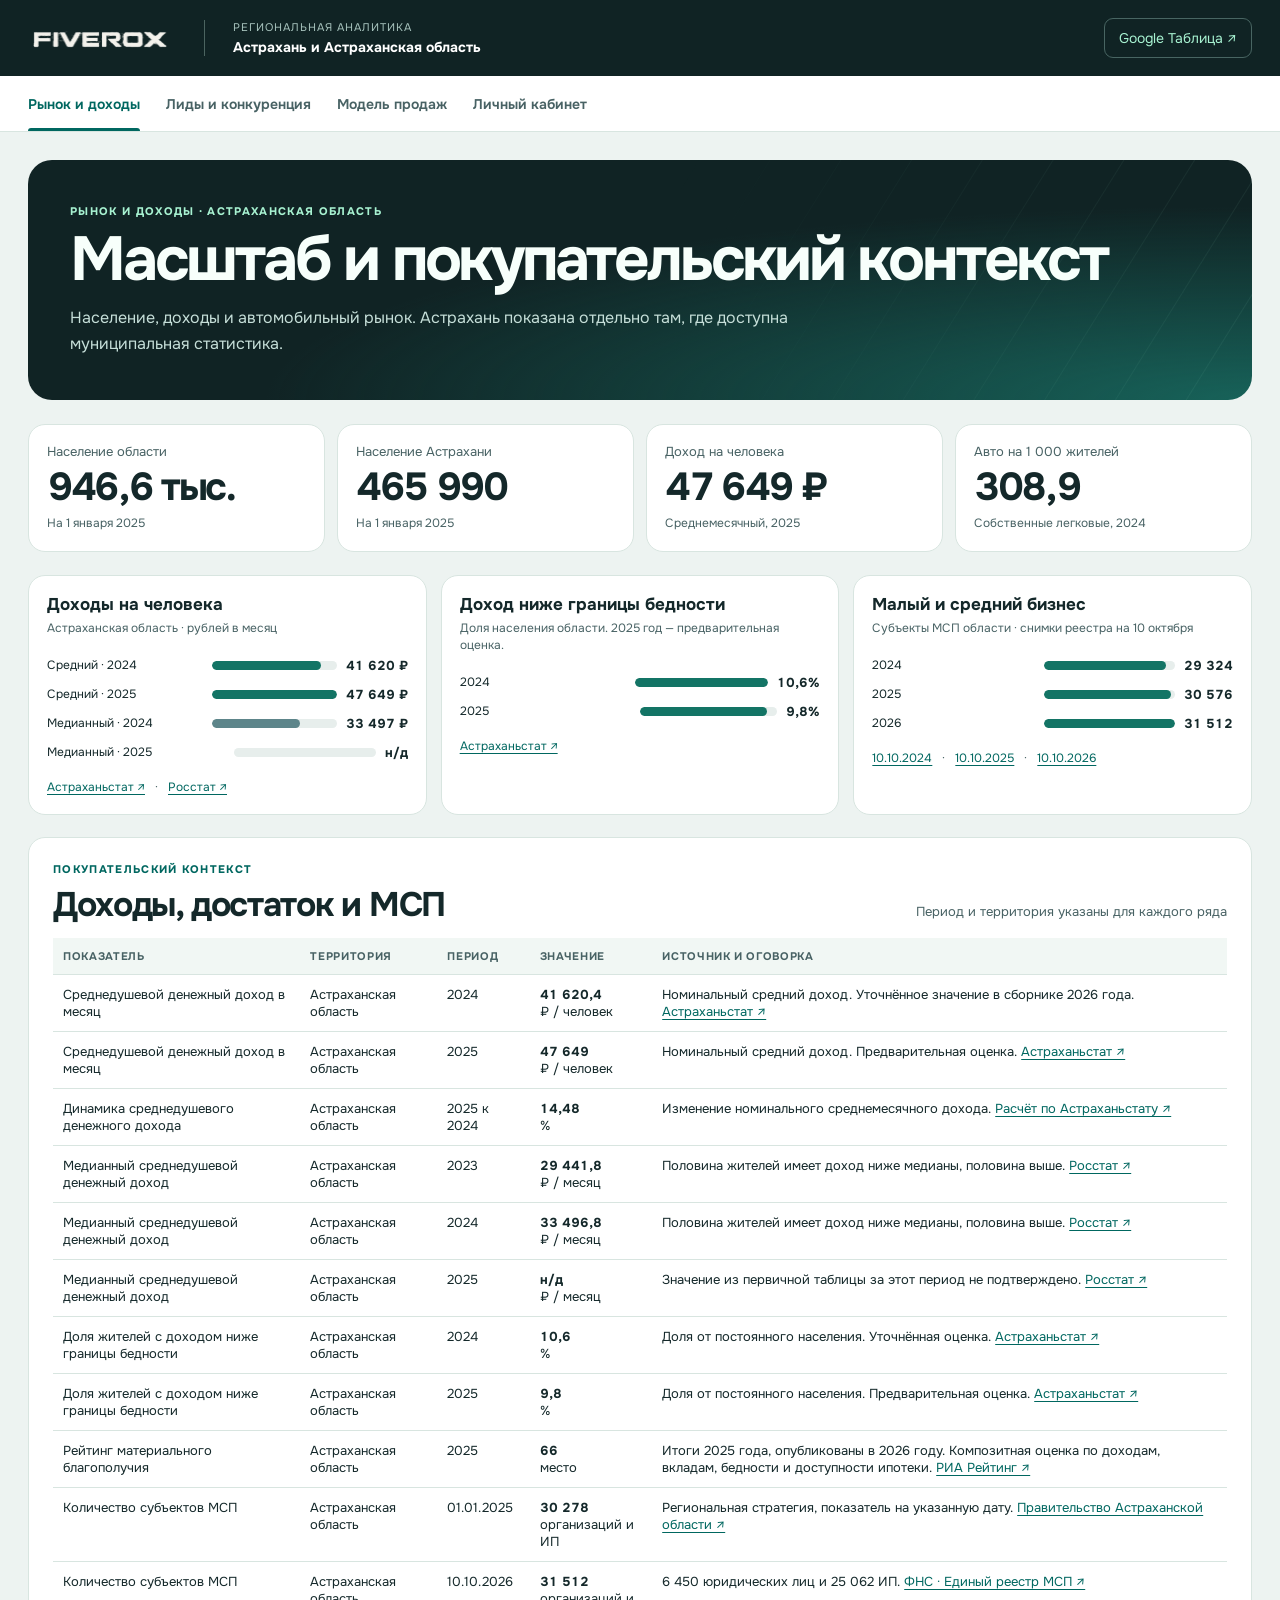
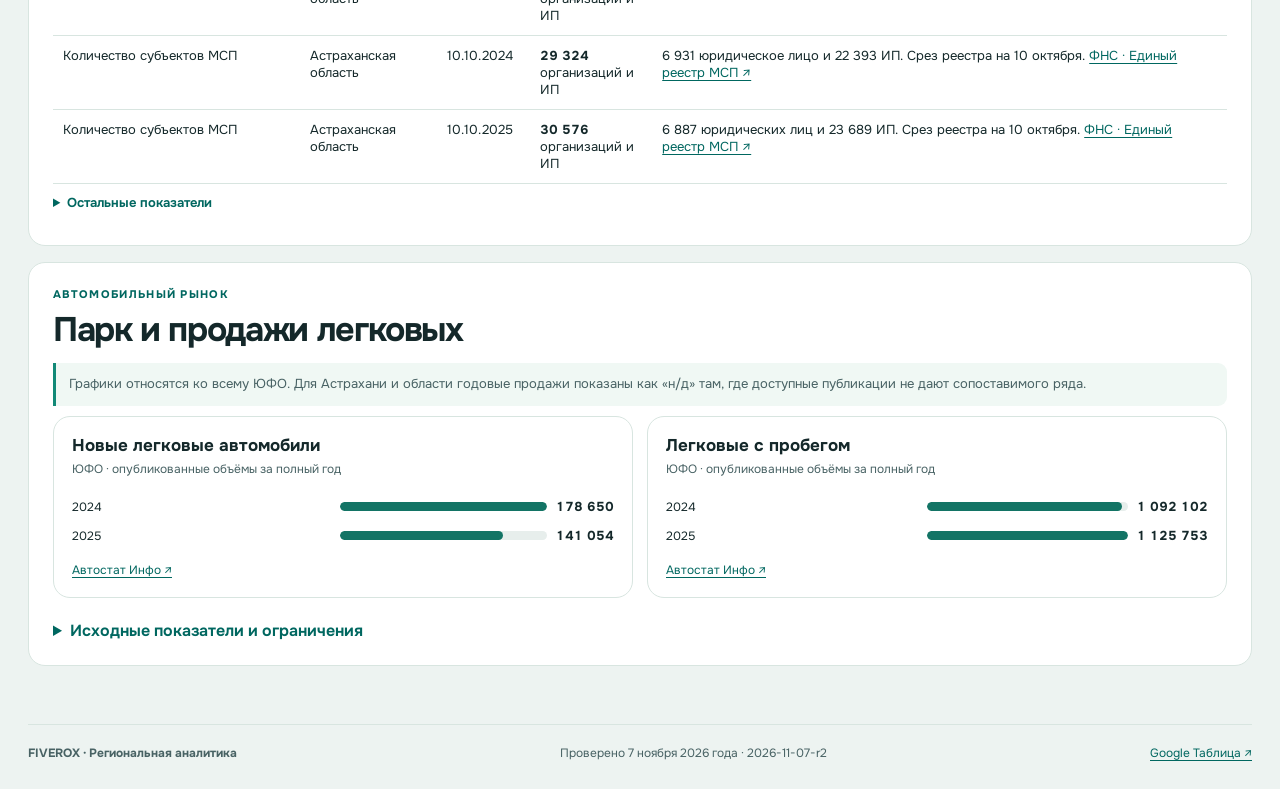
==== commit 1f2f1e9c: "Add Astrakhan CRM cabinet, email login interface and server source" ====
--- a/index.html
+++ b/index.html
@@ -67,6 +67,7 @@
 </header>
 <div class="nav-wrap"><nav class="container nav" aria-label="Разделы">
   <a href="#market">Рынок и доходы</a><a href="#leads">Лиды и конкуренция</a><a href="#model">Модель продаж</a>
+<a href="cabinet.html">Личный кабинет</a>
 </nav></div>
 <main class="container" id="main" tabindex="-1"></main>
 <footer class="container"><strong>FIVEROX · Региональная аналитика</strong><span>Проверено 7 ноября 2026 года · 2026-11-07-r2</span><a id="sheetFoot" hidden target="_blank" rel="noopener">Google Таблица ↗</a></footer>
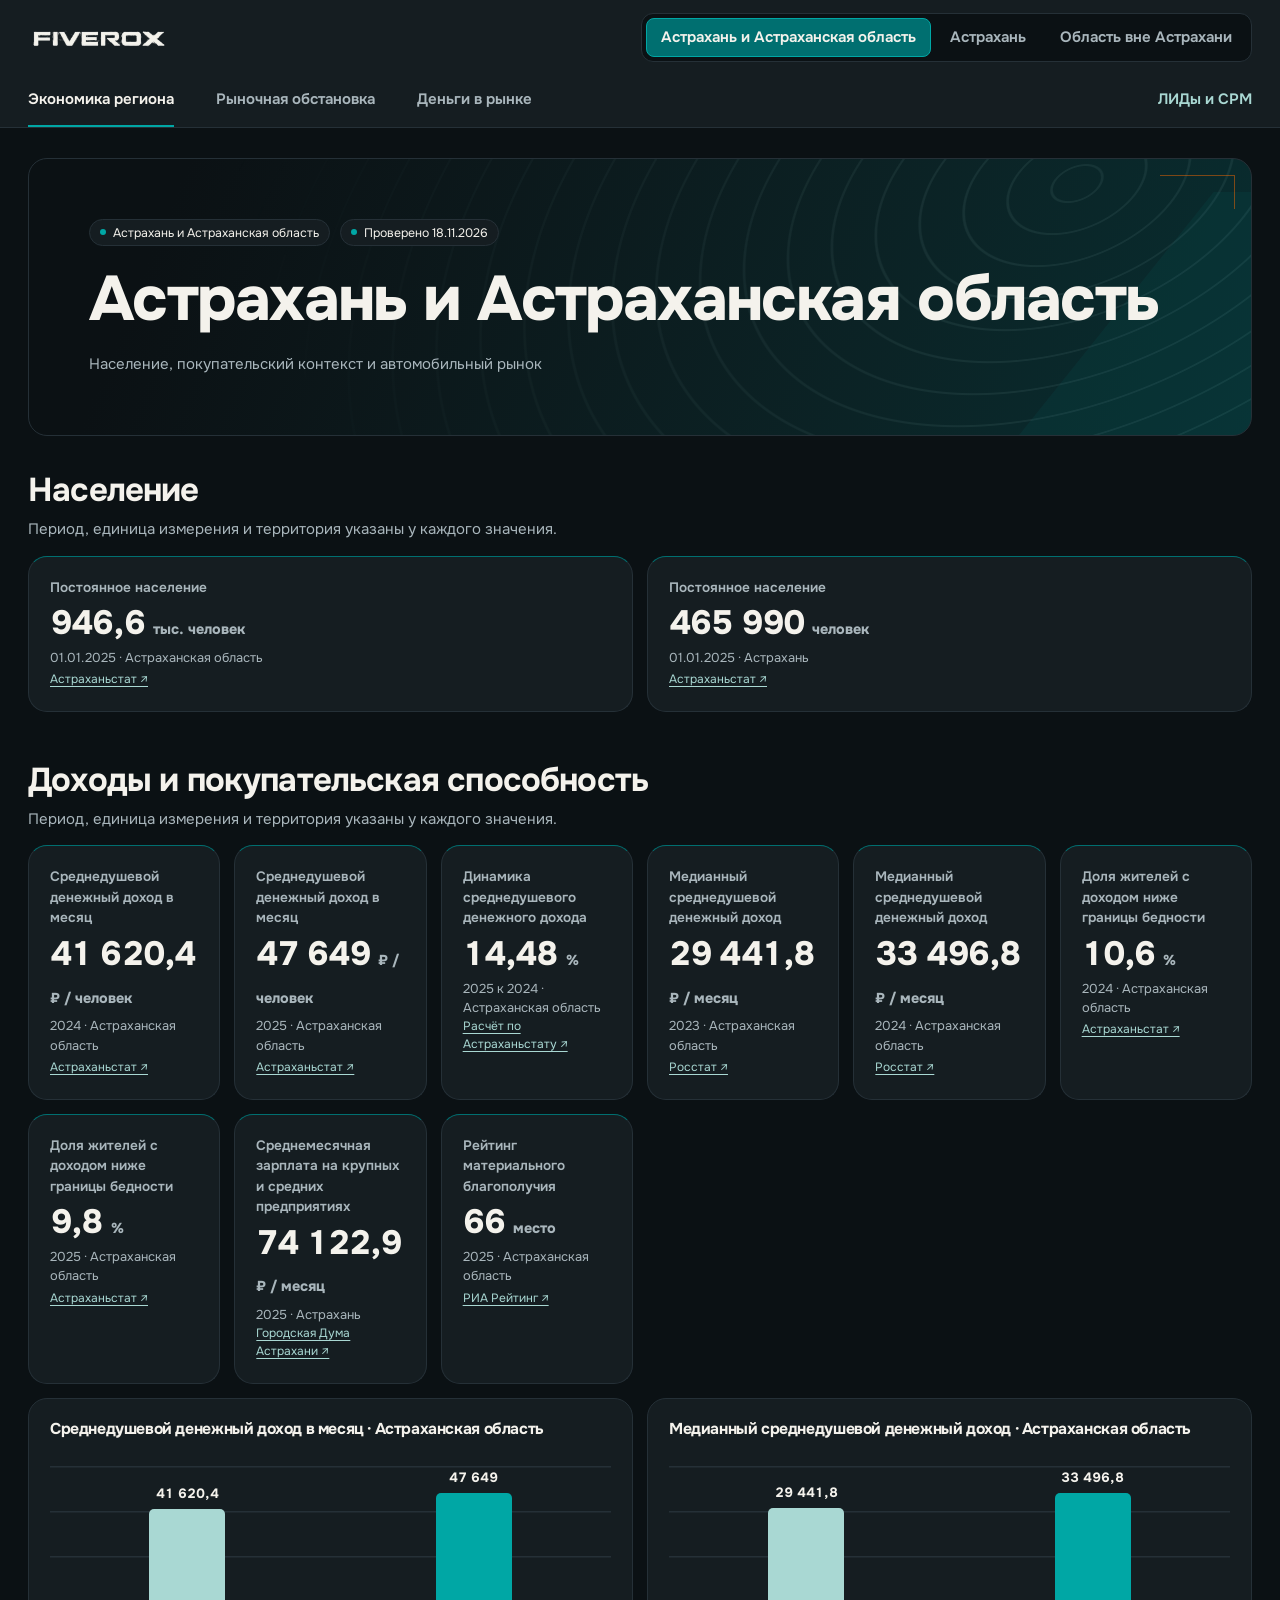
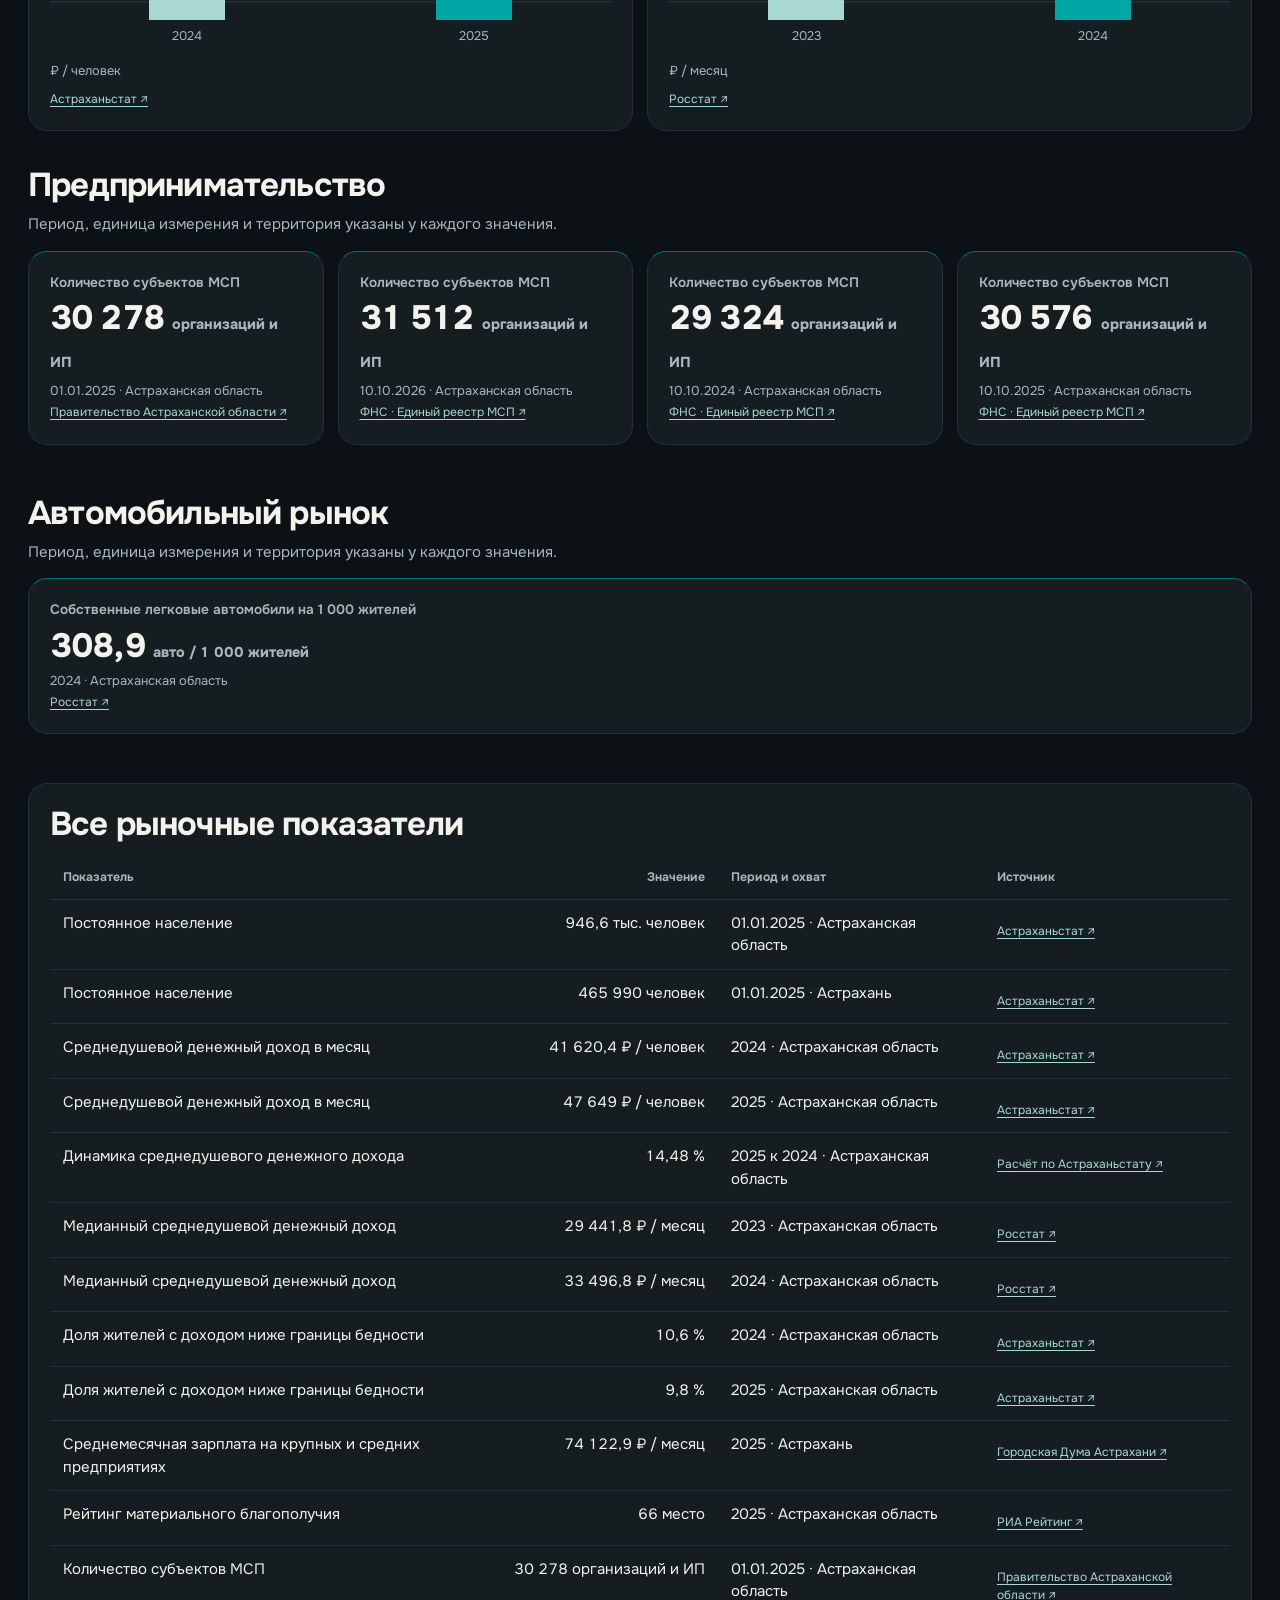
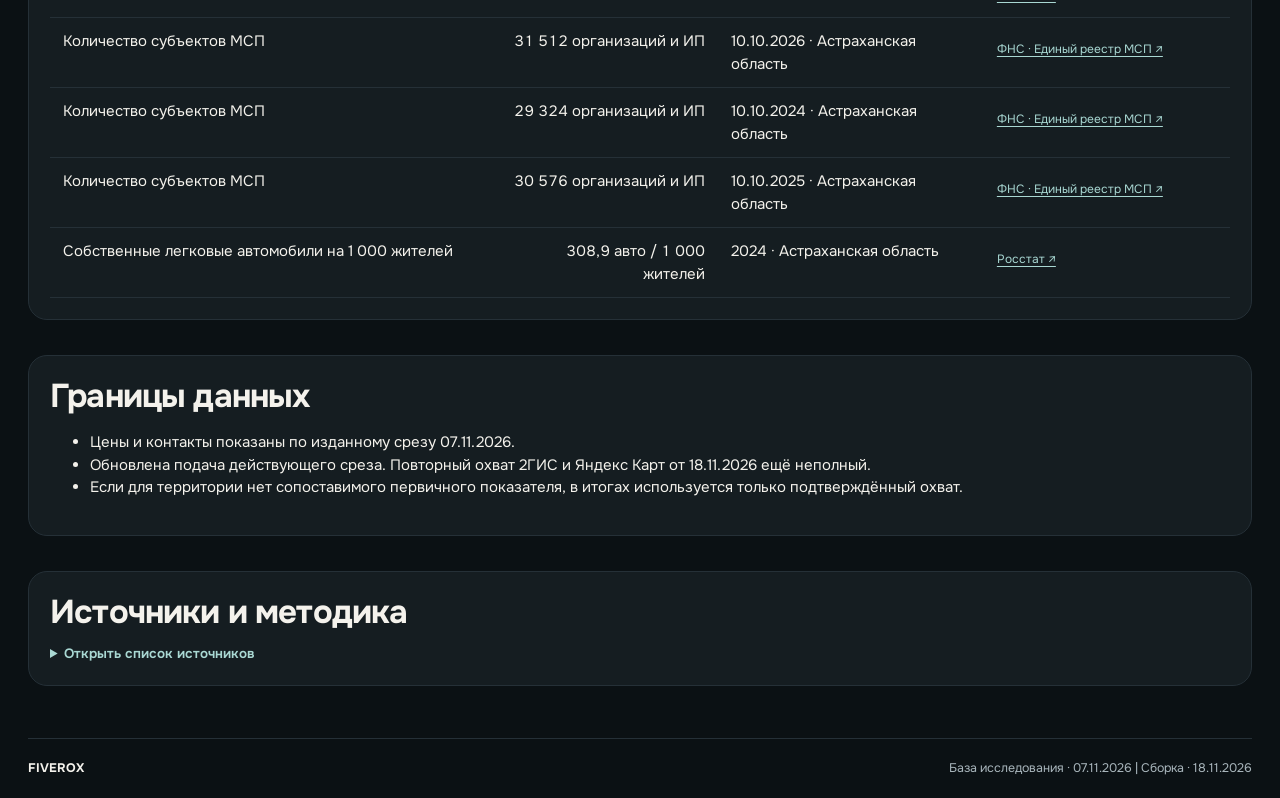
==== commit 494185ac: "Обновить сайт по региональному шаблону FIVEROX" ====
--- a/index.html
+++ b/index.html
@@ -1,364 +1,740 @@
 <!doctype html>
 <html lang="ru">
 <head>
-<meta charset="utf-8"><meta name="viewport" content="width=device-width,initial-scale=1">
-<meta name="theme-color" content="#101f21">
-<meta name="description" content="Рынок автомобильных плёнок в Астрахани и Астраханской области. Проверенные студии оклейки и тонировки, контакты, прайсы и модель продаж FIVEROX.">
-<meta name="robots" content="noindex,nofollow">
-<title>FIVEROX · Астрахань и Астраханская область</title>
-<style>@font-face{font-family:Onest;src:url([data-uri]) format("truetype");font-weight:100 900;font-display:swap}
-:root{color-scheme:light;--ink:#14282a;--muted:#486264;--bg:#edf3f1;--panel:#fff;--line:#d8e5e0;--accent:#006760;--dark:#102324;--mint:#a7f2d1;font-family:Onest,Arial,sans-serif;color:var(--ink);background:var(--bg)}
-*{box-sizing:border-box}body{margin:0}a{color:var(--accent);text-underline-offset:3px}a:hover{text-decoration-thickness:2px}button,select,input{font:inherit}button,select{cursor:pointer}button:focus-visible,a:focus-visible,select:focus-visible,input:focus-visible{outline:3px solid #18877b;outline-offset:3px}h1,h2,h3,p{margin:0}p{line-height:1.6}.container{width:min(1240px,calc(100% - 56px));margin:auto}.skip{position:absolute;top:-60px;background:white;padding:10px;z-index:10}.skip:focus{top:4px}.bar{background:var(--dark);color:#fff}.brand{display:flex;align-items:center;gap:28px;min-height:76px}.brand img{display:block;object-fit:contain;width:148px;height:auto}.brand-label{border-left:1px solid #4b6460;padding-left:28px;display:grid;gap:4px}.brand-label span{font-size:11px;color:#a8c4be;letter-spacing:.09em;text-transform:uppercase}.brand-label strong{font-size:14px}.sheet{margin-left:auto;color:var(--mint);font-size:14px;text-decoration:none;border:1px solid #486562;padding:10px 14px;border-radius:9px;white-space:nowrap}.nav-wrap{background:#fff;border-bottom:1px solid var(--line);position:sticky;top:0;z-index:2}.nav{display:flex;gap:26px;min-height:55px;align-items:stretch}.nav a{display:flex;align-items:center;position:relative;text-decoration:none;color:var(--muted);font-size:14px;font-weight:630}.nav a[aria-current]{color:var(--accent)}.nav a[aria-current]:after{content:"";height:3px;background:var(--accent);position:absolute;bottom:0;left:0;right:0;border-radius:5px 5px 0 0}
-main{padding-block:28px 42px;min-height:65vh}.hero{position:relative;overflow:hidden;background:radial-gradient(ellipse at right bottom,#176259,transparent 57%),var(--dark);border-radius:24px;padding:44px 42px;color:#f7fffb;margin-bottom:24px}.hero:after{content:"";position:absolute;inset:0 0 0 52%;pointer-events:none;background:repeating-linear-gradient(122deg,transparent 0 29px,#a7f2d112 30px,transparent 31px 60px);mask-image:linear-gradient(90deg,transparent,black)}.eyebrow{font-size:11px;text-transform:uppercase;letter-spacing:.12em;font-weight:750;color:var(--accent);margin:0 0 10px}.hero .eyebrow{color:var(--mint)}h1{font-size:clamp(32px,5vw,62px);line-height:1.02;letter-spacing:-.052em;position:relative;z-index:1}h2{font-size:clamp(23px,3vw,34px);letter-spacing:-.04em;line-height:1.1}.hero p{max-width:720px;color:#c6dfd9;margin-top:14px;font-size:16px;position:relative;z-index:1}.metrics{display:grid;grid-template-columns:repeat(4,minmax(0,1fr));gap:12px;margin:0 0 23px}.metric,.panel,.lead{background:var(--panel);border:1px solid var(--line);border-radius:17px}.metric{padding:18px;display:flex;flex-direction:column;gap:6px}.metric span{font-size:13px;color:var(--muted)}.metric strong{font-size:clamp(23px,3.2vw,39px);line-height:1.1;letter-spacing:-.06em;font-variant-numeric:tabular-nums}.metric small{line-height:1.45;color:var(--muted);font-size:12px}.panel{padding:24px;margin-bottom:16px}.section-head{display:flex;justify-content:space-between;gap:18px;align-items:end;margin-bottom:15px}.section-head p,.note,.lead p,.hint{font-size:13px;color:var(--muted)}.note{margin:10px 0}.split{display:grid;grid-template-columns:1fr 1fr;gap:16px}.table-wrap{overflow:auto}table{width:100%;border-collapse:collapse;font-size:13px;min-width:650px}th{text-align:left;color:var(--muted);font-size:11px;letter-spacing:.06em;text-transform:uppercase;background:#f1f7f4}th,td{padding:11px 10px;border-bottom:1px solid var(--line);vertical-align:top}td strong{font-variant-numeric:tabular-nums}.filters{display:grid;grid-template-columns:1.55fr repeat(3,1fr);gap:12px}.filters label,.inputs label{display:grid;gap:6px;font-size:12px;color:var(--muted);font-weight:650}input,select{min-width:0;width:100%;min-height:42px;padding:8px 10px;border:1px solid #bdcfca;border-radius:9px;background:white;color:var(--ink)}.filter-more{display:grid;grid-template-columns:1fr 1fr;gap:12px;margin-top:12px}.filter-tools{display:flex;gap:12px;align-items:center;justify-content:space-between;margin-top:15px}.button{border:1px solid #bfcec9;background:#f5faf7;color:var(--accent);border-radius:8px;padding:8px 12px;font-weight:670}.button:hover{background:#e3f3e9}.cards{display:grid;grid-template-columns:repeat(3,minmax(0,1fr));gap:12px}.lead{min-width:0;padding:17px;display:grid;gap:9px;align-content:start}.lead button{justify-self:start}.lead h3{font-size:18px;line-height:1.24;overflow-wrap:anywhere}.pills{display:flex;flex-wrap:wrap;gap:6px;align-items:center}.pill{display:inline-flex;padding:5px 8px;background:#e0f4e9;border-radius:100px;color:#185740;font-size:11px;font-weight:750}.pill.pending{background:#f3ede0;color:#65461b}.pill.source{background:#edf2f3;color:#456266}.lead-actions{display:flex;flex-wrap:wrap;align-items:center;gap:12px;font-size:12px;margin-top:3px}.lead .meta{font-size:11px}.notice{border-left:3px solid #128977;padding:11px 13px;background:#f0f8f4;border-radius:0 9px 9px 0}.empty{padding:23px 0;color:var(--muted)}details summary{font-weight:650;cursor:pointer;color:var(--accent)}details[open] summary{margin-bottom:12px}footer{border-top:1px solid var(--line);padding:20px 0 28px;display:flex;flex-wrap:wrap;justify-content:space-between;gap:10px;font-size:12px;color:var(--muted)}dialog{max-width:min(730px,calc(100% - 24px));width:100%;max-height:88dvh;padding:27px;border:1px solid var(--line);border-radius:18px;color:var(--ink);overflow:auto}dialog::backdrop{background:#071e20a8}.close{position:absolute;right:12px;top:12px;border:0;background:#e8f4ef;border-radius:100%;width:36px;height:36px;font-size:23px;color:var(--accent)}.dialog-section{border-top:1px solid var(--line);margin-top:15px;padding-top:13px}.dialog-section p,.dialog-section li{font-size:13px;overflow-wrap:anywhere}.dialog-section ul{padding-left:20px}.dialog-section li{margin-block:6px}.inputs{display:grid;grid-template-columns:repeat(3,1fr);gap:12px;margin-bottom:18px}.model-metrics{grid-template-columns:repeat(3,minmax(0,1fr))}.progress{height:12px;width:100%;accent-color:var(--accent);margin-top:10px}.subhead{margin-bottom:12px}.lead-count{font-weight:700}
-@media(max-width:950px){.cards{grid-template-columns:repeat(2,minmax(0,1fr))}.filters{grid-template-columns:repeat(2,1fr)}}
-@media(max-width:620px){.container{width:calc(100% - 28px)}.brand{gap:12px;min-height:65px}.brand img{width:96px}.brand-label{padding-left:12px}.brand-label strong{font-size:11px}.brand-label span{font-size:8px}.sheet{padding:6px;font-size:10px}.nav{gap:12px;min-height:50px}.nav a{font-size:11px}.hero{padding:24px 18px;border-radius:17px}.hero p{font-size:14px}.metrics,.model-metrics,.split{grid-template-columns:1fr 1fr}.cards{grid-template-columns:1fr}.panel{padding:15px}.inputs{grid-template-columns:1fr 1fr}.filter-tools{align-items:flex-start}.section-head{align-items:flex-start;flex-direction:column;gap:5px}.metric{padding:12px}.metric span{font-size:12px}.split{grid-template-columns:1fr}}
-
-.split > .panel{min-width:0}
-
-.split table{min-width:0}
-
-@media(min-width:1100px){.lead-metrics{grid-template-columns:repeat(5,minmax(0,1fr))}}
-@media(max-width:640px){.lead-metrics .metric:last-child{grid-column:1/-1}.filter-more label{font-size:13px;font-weight:650}.filter-more select{font-size:13px}}
-
-.chart-grid{display:grid;grid-template-columns:repeat(2,minmax(0,1fr));gap:14px;margin:0 0 22px}
-.market-charts{grid-template-columns:repeat(3,minmax(0,1fr))}
-.chart{min-width:0;margin:0;padding:18px}
-.chart figcaption{margin-bottom:14px}
-.chart figcaption h3{font-size:17px;line-height:1.25;margin:0 0 5px}
-.chart figcaption p,.chart-source{font-size:12px;color:var(--muted);line-height:1.4;margin:0}
-.chart ul{padding:0;margin:0;list-style:none}
-.chart-row{display:grid;grid-template-columns:minmax(93px,1.25fr) minmax(28px,1fr) max-content;align-items:center;gap:9px;width:100%;padding:6px 0;font:inherit;color:var(--ink);text-align:left}
-.chart-row strong{font-size:13px;font-variant-numeric:tabular-nums}
-.chart-label{font-size:12px;overflow-wrap:anywhere}
-button.chart-row{border:0;background:transparent;cursor:pointer;border-radius:6px}
-button.chart-row:hover,button.chart-row:focus-visible{background:#edf5f2}
-.chart-track{height:9px;border-radius:10px;background:#e7eeec;overflow:hidden}
-.chart-fill{display:block;width:var(--bar);height:100%;border-radius:10px;background:#137465}
-.chart-fill.muted{background:#5d858a}
-.chart-fill.soft{background:#a67a44}
-.chart-source{border:0;margin-top:12px;padding:0;justify-content:flex-start}
-.lead-price{font-size:13px;line-height:1.45;padding:9px 0}
-.lead-price strong{color:var(--accent)}
-.lead-price small,.price-status{color:var(--muted)}
-#find-lead{scroll-margin-top:84px}
-.price-section .chart-grid{margin-top:16px}
-.price-section .chart{background:#f7faf9}
-.scenario-chart{width:100%;max-width:760px;display:block;margin:4px auto 10px}
-.scenario-chart text{fill:var(--muted);font-family:inherit;font-size:14px}
-.scenario-chart path,.scenario-chart line{fill:none;stroke-width:2}
-.scenario-chart .scenario-axis{stroke:#829593;stroke-width:1}
-.scenario-turnover{stroke:#137465}.scenario-margin{stroke:#536c9c}.scenario-target{stroke:#9c733d;stroke-dasharray:6 5}
-.scenario-turnover-dot{fill:#137465}.scenario-margin-dot{fill:#536c9c}
-.scenario-legend{display:flex;flex-wrap:wrap;gap:10px 20px;margin:10px 0;color:var(--muted);font-size:13px}
-.scenario-legend span::before{content:"";display:inline-block;width:9px;height:9px;border-radius:50%;margin-right:6px;background:#137465}
-.scenario-legend span:nth-child(2)::before{background:#536c9c}
-.scenario-legend span:nth-child(3)::before{background:#9c733d}
-@media(max-width:980px){.market-charts{grid-template-columns:repeat(2,minmax(0,1fr))}}
-@media(max-width:690px){.chart-grid,.market-charts{grid-template-columns:minmax(0,1fr);gap:10px}.chart{padding:14px}.chart-row{grid-template-columns:minmax(95px,1.15fr) minmax(18px,1fr) max-content}.scenario-chart text{font-size:20px}}
-</style>
-
+  <meta charset="utf-8">
+  <meta name="viewport" content="width=device-width,initial-scale=1">
+  <meta name="theme-color" content="#0B1114">
+  <meta name="build" content="astrakhan-20261118-regional-apex">
+  <meta name="description" content="FIVEROX · Экономика региона, рыночная обстановка, калькулятор продаж и CRM.">
+  <meta name="robots" content="noindex,nofollow">
+  <title>FIVEROX · Астрахань и Астраханская область</title>
+  <style>:root {
+  --brand-obsidian: #0B1114;
+  --brand-carbon: #151D21;
+  --brand-graphite: #253037;
+  --brand-apex-teal: #00A7A5;
+  --brand-deep-teal: #006F70;
+  --brand-ice-teal: #A9D8D3;
+  --brand-cloud-mineral: #F4F2EC;
+  --brand-titanium: #A9B6BC;
+  --brand-apex-orange: #FF6A00;
+  --brand-teal-wash: color-mix(in srgb, var(--brand-deep-teal) 30%, var(--brand-carbon));
+  --brand-field-border: color-mix(in srgb, var(--brand-titanium) 52%, var(--brand-graphite));
+}
+@font-face{font-family:Onest;src:url("[data-uri]